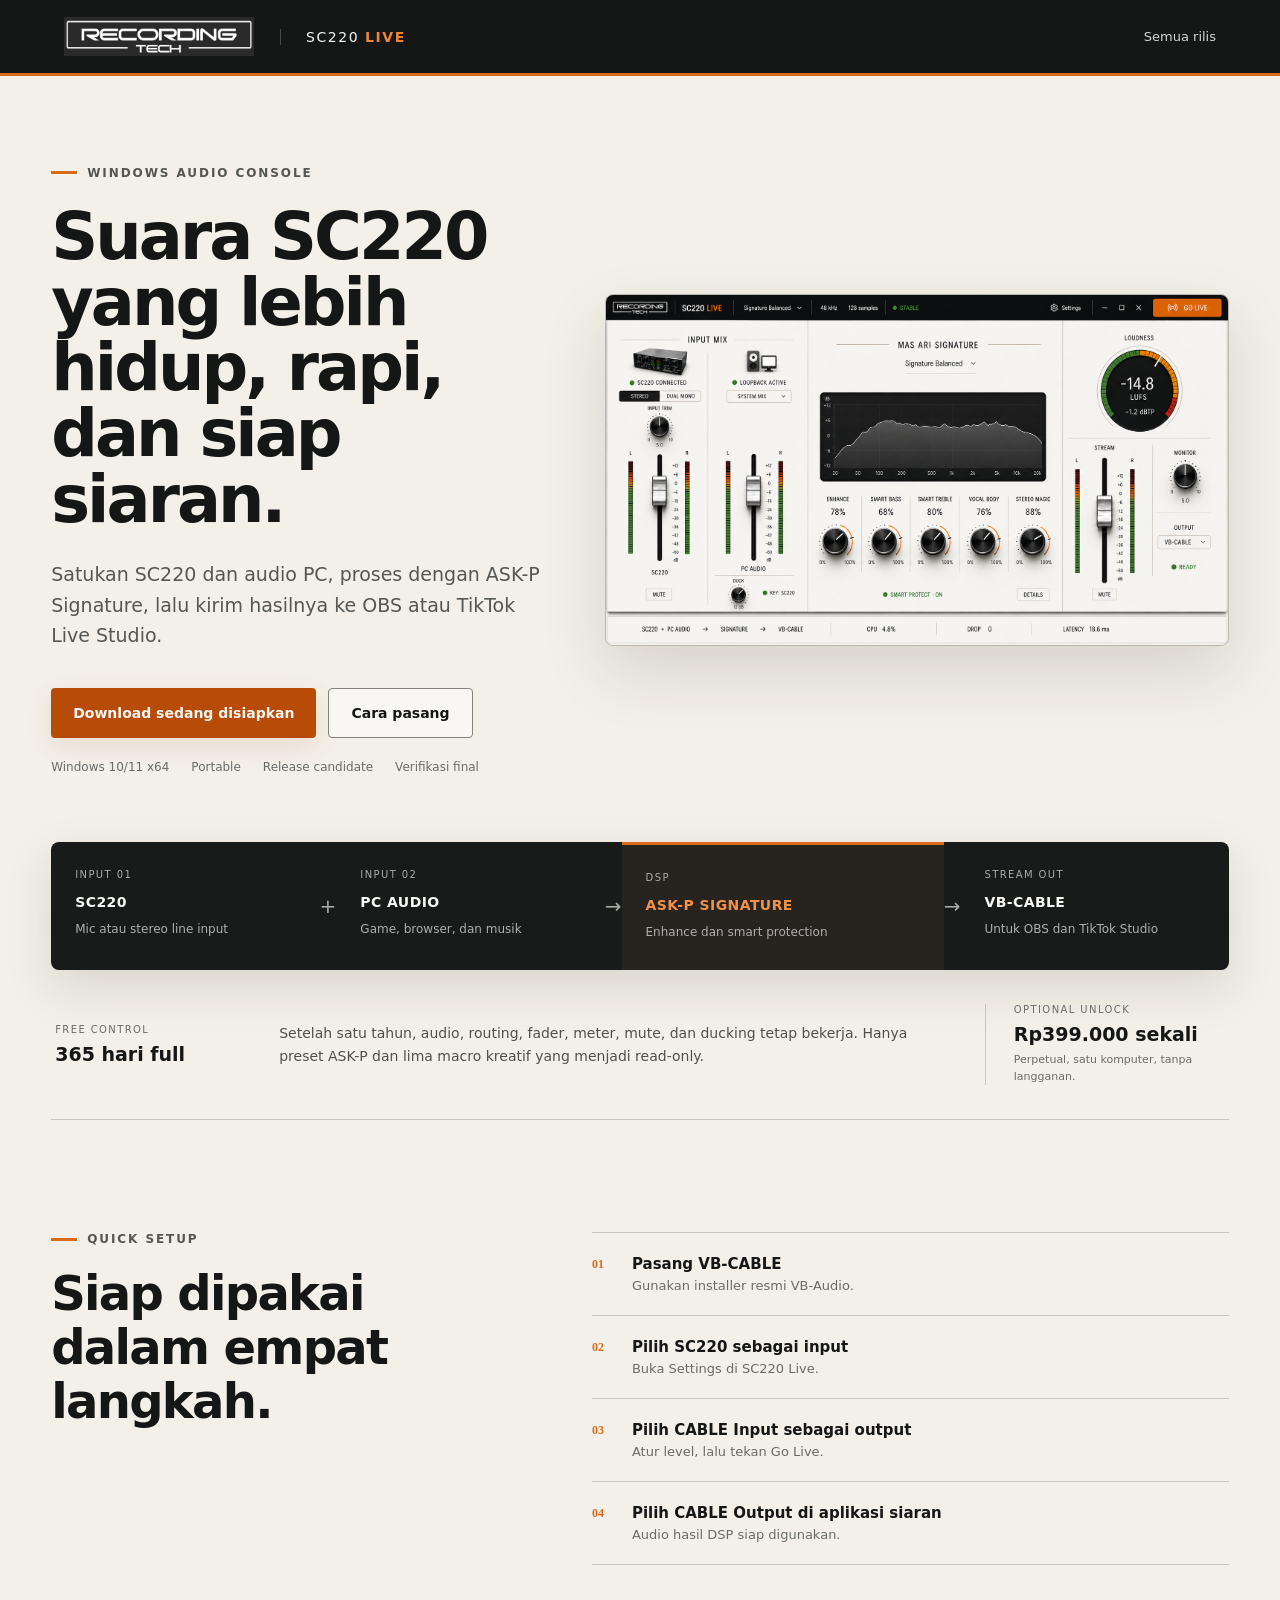
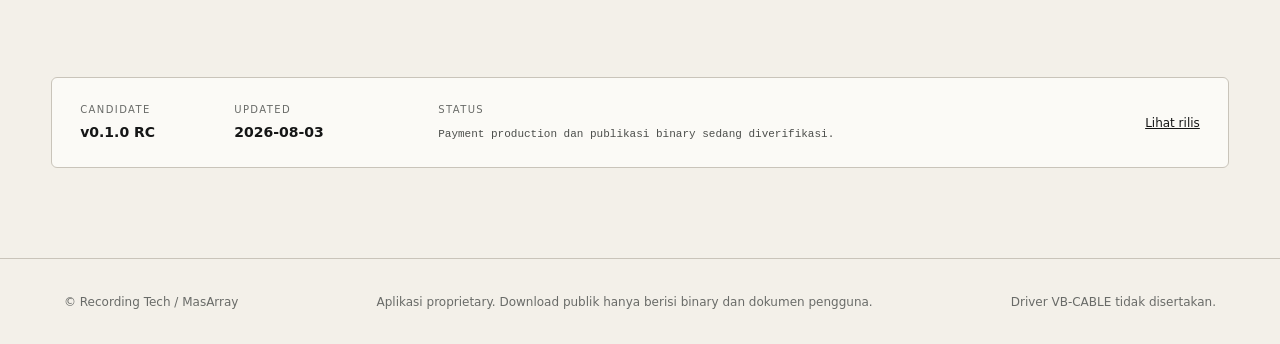
==== index.html @ 8804337a "site: show SC220 Live one-year licensing" ====
<!doctype html>
<html lang="id">
<head>
  <meta charset="utf-8">
  <meta name="viewport" content="width=device-width,initial-scale=1">
  <meta name="description" content="Unduh SC220 Live untuk Recording Tech SC220. Full control gratis 365 hari, ASK-P Signature, PC Audio ducking, dan output VB-CABLE.">
  <title>SC220 Live - Recording Tech</title>
  <link rel="stylesheet" href="styles.css">
</head>
<body>
  <header class="topbar">
    <img src="recording-tech-logo.png" alt="Recording Tech" width="216" height="58">
    <span class="product">SC220 <b>LIVE</b></span>
    <a class="quiet-link" href="https://github.com/masarray/sc220-download/releases">Semua rilis</a>
  </header>

  <main>
    <section class="hero">
      <div class="hero-copy">
        <div class="eyebrow"><span></span> WINDOWS AUDIO CONSOLE</div>
        <h1>Suara SC220 yang lebih hidup, rapi, dan siap siaran.</h1>
        <p class="lead">Satukan SC220 dan audio PC, proses dengan ASK-P Signature, lalu kirim hasilnya ke OBS atau TikTok Live Studio.</p>
        <div class="actions">
          <a class="primary" href="#availability">Download sedang disiapkan</a>
          <a class="secondary" href="#setup">Cara pasang</a>
        </div>
        <div class="release-meta">
          <span>Windows 10/11 x64</span><span>Portable</span><span>Release candidate</span><span>Verifikasi final</span>
        </div>
      </div>
      <div class="hero-visual">
        <img src="sc220-live-console.png" width="1680" height="945" alt="Tampilan mixer SC220 Live dengan input SC220, audio PC, ASK-P Signature, loudness, dan output VB-CABLE">
      </div>
    </section>

    <section class="signal" aria-label="Signal flow">
      <article><small>INPUT 01</small><strong>SC220</strong><p>Mic atau stereo line input</p></article>
      <i>+</i>
      <article><small>INPUT 02</small><strong>PC AUDIO</strong><p>Game, browser, dan musik</p></article>
      <i>→</i>
      <article class="accent"><small>DSP</small><strong>ASK-P SIGNATURE</strong><p>Enhance dan smart protection</p></article>
      <i>→</i>
      <article><small>STREAM OUT</small><strong>VB-CABLE</strong><p>Untuk OBS dan TikTok Studio</p></article>
    </section>

    <section class="licence-band" aria-label="Lisensi SC220 Live">
      <div><small>FREE CONTROL</small><strong>365 hari full</strong></div>
      <p>Setelah satu tahun, audio, routing, fader, meter, mute, dan ducking tetap bekerja. Hanya preset ASK-P dan lima macro kreatif yang menjadi read-only.</p>
      <div class="licence-price"><small>OPTIONAL UNLOCK</small><strong>Rp399.000 sekali</strong><span>Perpetual, satu komputer, tanpa langganan.</span></div>
    </section>

    <section class="details" id="setup">
      <div>
        <div class="eyebrow"><span></span> QUICK SETUP</div>
        <h2>Siap dipakai dalam empat langkah.</h2>
      </div>
      <ol>
        <li><b>Pasang VB-CABLE</b><span>Gunakan installer resmi VB-Audio.</span></li>
        <li><b>Pilih SC220 sebagai input</b><span>Buka Settings di SC220 Live.</span></li>
        <li><b>Pilih CABLE Input sebagai output</b><span>Atur level, lalu tekan Go Live.</span></li>
        <li><b>Pilih CABLE Output di aplikasi siaran</b><span>Audio hasil DSP siap digunakan.</span></li>
      </ol>
    </section>

    <section class="integrity" id="availability">
      <div><small>CANDIDATE</small><strong>v0.1.0 RC</strong></div>
      <div><small>UPDATED</small><strong>2026-08-03</strong></div>
      <div class="hash"><small>STATUS</small><code>Payment production dan publikasi binary sedang diverifikasi.</code></div>
      <a href="https://github.com/masarray/sc220-download/releases">Lihat rilis</a>
    </section>
  </main>

  <footer>
    <span>© Recording Tech / MasArray</span>
    <span>Aplikasi proprietary. Download publik hanya berisi binary dan dokumen pengguna.</span>
    <span>Driver VB-CABLE tidak disertakan.</span>
  </footer>
</body>
</html>
---- styles.css ----
:root{--paper:#f3f0e9;--surface:#fbfaf6;--ink:#151616;--muted:#696b68;--line:#c9c4ba;--orange:#d86a18;--green:#23834a}
*{box-sizing:border-box}
html{scroll-behavior:smooth}
body{margin:0;background:var(--paper);color:var(--ink);font-family:Inter,"Segoe UI Variable","Segoe UI",system-ui,sans-serif;-webkit-font-smoothing:antialiased}
.topbar{height:76px;background:#151616;color:#f7f7f4;display:flex;align-items:center;padding:0 clamp(24px,5vw,76px);gap:26px;border-bottom:3px solid var(--orange)}
.topbar img{width:190px;height:auto;object-fit:contain}.product{font-size:14px;letter-spacing:.11em;border-left:1px solid #484a48;padding-left:25px}.product b{color:#ef8535}.quiet-link{margin-left:auto;color:#d5d6d3;text-decoration:none;font-size:13px}.quiet-link:hover{color:#f7f7f4}
main{max-width:1280px;margin:auto;padding:0 clamp(22px,4vw,52px)}
.hero{display:grid;grid-template-columns:minmax(0,.88fr) minmax(480px,1.12fr);align-items:center;gap:clamp(40px,5vw,76px);padding:clamp(64px,7vw,92px) 0 68px}.hero-copy{min-width:0}.eyebrow{font-size:12px;font-weight:650;letter-spacing:.16em;color:#545652;display:flex;align-items:center;gap:10px}.eyebrow span{width:26px;height:3px;background:var(--orange)}
h1{font-size:clamp(42px,5.1vw,68px);line-height:1.01;letter-spacing:-.045em;font-weight:620;margin:24px 0 26px}.lead{font-size:clamp(16px,1.6vw,19px);line-height:1.6;color:#555754;max-width:620px;margin:0}.hero-visual{overflow:hidden;border:1px solid #bcb7ae;border-radius:8px;background:#e8e4dc;box-shadow:0 26px 64px #2d261b24}.hero-visual img{display:block;width:100%;height:auto}
.actions{display:flex;flex-wrap:wrap;gap:12px;margin-top:38px}.actions a{display:inline-flex;align-items:center;justify-content:center;min-height:50px;padding:0 22px;border-radius:4px;text-decoration:none;font-size:14px;font-weight:650;transition:transform .16s ease,background-color .16s ease}.actions a:active{transform:translateY(1px)}.primary{background:#b94b08;color:#f7f7f4;box-shadow:0 8px 24px #a94b101f}.primary:hover{background:#a64307}.secondary{border:1px solid #85827c;color:var(--ink);background:#ffffff80}.secondary:hover{background:var(--surface)}a:focus-visible{outline:3px solid #f39148;outline-offset:3px}
.release-meta{display:flex;flex-wrap:wrap;gap:8px 22px;margin-top:22px;color:var(--muted);font-size:12px}
.signal{background:#191a1a;color:#f7f7f4;display:grid;grid-template-columns:1fr auto 1fr auto 1.2fr auto 1fr;align-items:stretch;border-radius:8px;overflow:hidden;box-shadow:0 18px 48px #25201820}.signal article{padding:27px 24px;min-height:128px}.signal article+article{border-left:1px solid #393b39}.signal i{display:grid;place-items:center;color:#a8aaa6;font-style:normal;font-size:20px}.signal small,.integrity small{display:block;font-size:10px;letter-spacing:.14em;color:#aaaDA9;margin-bottom:12px}.signal strong{font-size:14px;letter-spacing:.03em}.signal p{font-size:12px;color:#aeb0ad;margin:9px 0 0;line-height:1.5}.signal .accent{background:#27231f;border-top:3px solid var(--orange)}.signal .accent strong{color:#f39148}
.licence-band{display:grid;grid-template-columns:190px 1fr 240px;gap:34px;align-items:center;padding:34px 4px;border-bottom:1px solid var(--line)}.licence-band small{display:block;color:var(--muted);font-size:10px;letter-spacing:.14em;margin-bottom:8px}.licence-band strong{display:block;font-size:19px;font-weight:650}.licence-band p{margin:0;color:#4e504d;font-size:14px;line-height:1.65;max-width:660px}.licence-price{padding-left:28px;border-left:1px solid var(--line)}.licence-price span{display:block;color:var(--muted);font-size:11px;line-height:1.5;margin-top:7px}
.details{display:grid;grid-template-columns:.85fr 1.15fr;gap:70px;padding:112px 0}.details h2{font-size:clamp(30px,4vw,48px);line-height:1.12;letter-spacing:-.035em;font-weight:600;margin:21px 0}.details ol{list-style:none;padding:0;margin:0;border-top:1px solid var(--line);counter-reset:steps}.details li{counter-increment:steps;display:grid;grid-template-columns:40px 1fr;padding:22px 0;border-bottom:1px solid var(--line);position:relative}.details li:before{content:"0" counter(steps);font:600 12px/1.5 ui-monospace,Consolas;color:var(--orange)}.details li b{font-size:15px;font-weight:650}.details li span{grid-column:2;font-size:13px;color:var(--muted);margin-top:5px}
.integrity{display:grid;grid-template-columns:130px 180px 1fr auto;gap:24px;align-items:center;background:var(--surface);border:1px solid var(--line);border-radius:6px;padding:26px 28px;margin-bottom:90px}.integrity small{color:var(--muted);margin:0 0 7px}.integrity strong{font-size:14px}.integrity code{font-size:11px;word-break:break-all;color:#4c4e4b}.integrity a{font-size:12px;color:var(--ink)}
footer{border-top:1px solid var(--line);min-height:86px;display:flex;align-items:center;justify-content:space-between;gap:20px;padding:0 clamp(24px,5vw,76px);color:var(--muted);font-size:12px}
@media(max-width:1050px){.hero{grid-template-columns:1fr;gap:34px}.hero-copy{max-width:760px}.hero-visual{max-width:900px}.licence-band{grid-template-columns:170px 1fr}.licence-price{grid-column:2;padding-left:0;border-left:0}}
@media(max-width:900px){.signal{grid-template-columns:1fr 1fr}.signal i{display:none}.signal article{border-bottom:1px solid #393b39}.details{grid-template-columns:1fr;gap:28px}.integrity{grid-template-columns:1fr 1fr}.integrity .hash{grid-column:1/-1}.topbar .product{display:none}}
@media(max-width:560px){.topbar{height:66px}.topbar img{width:160px}h1{font-size:42px}.hero{padding-top:56px}.signal{grid-template-columns:1fr}.licence-band{grid-template-columns:1fr;gap:18px}.licence-price{grid-column:auto}.integrity{grid-template-columns:1fr}.integrity .hash{grid-column:auto}footer{align-items:flex-start;flex-direction:column;padding-top:26px;padding-bottom:26px}}
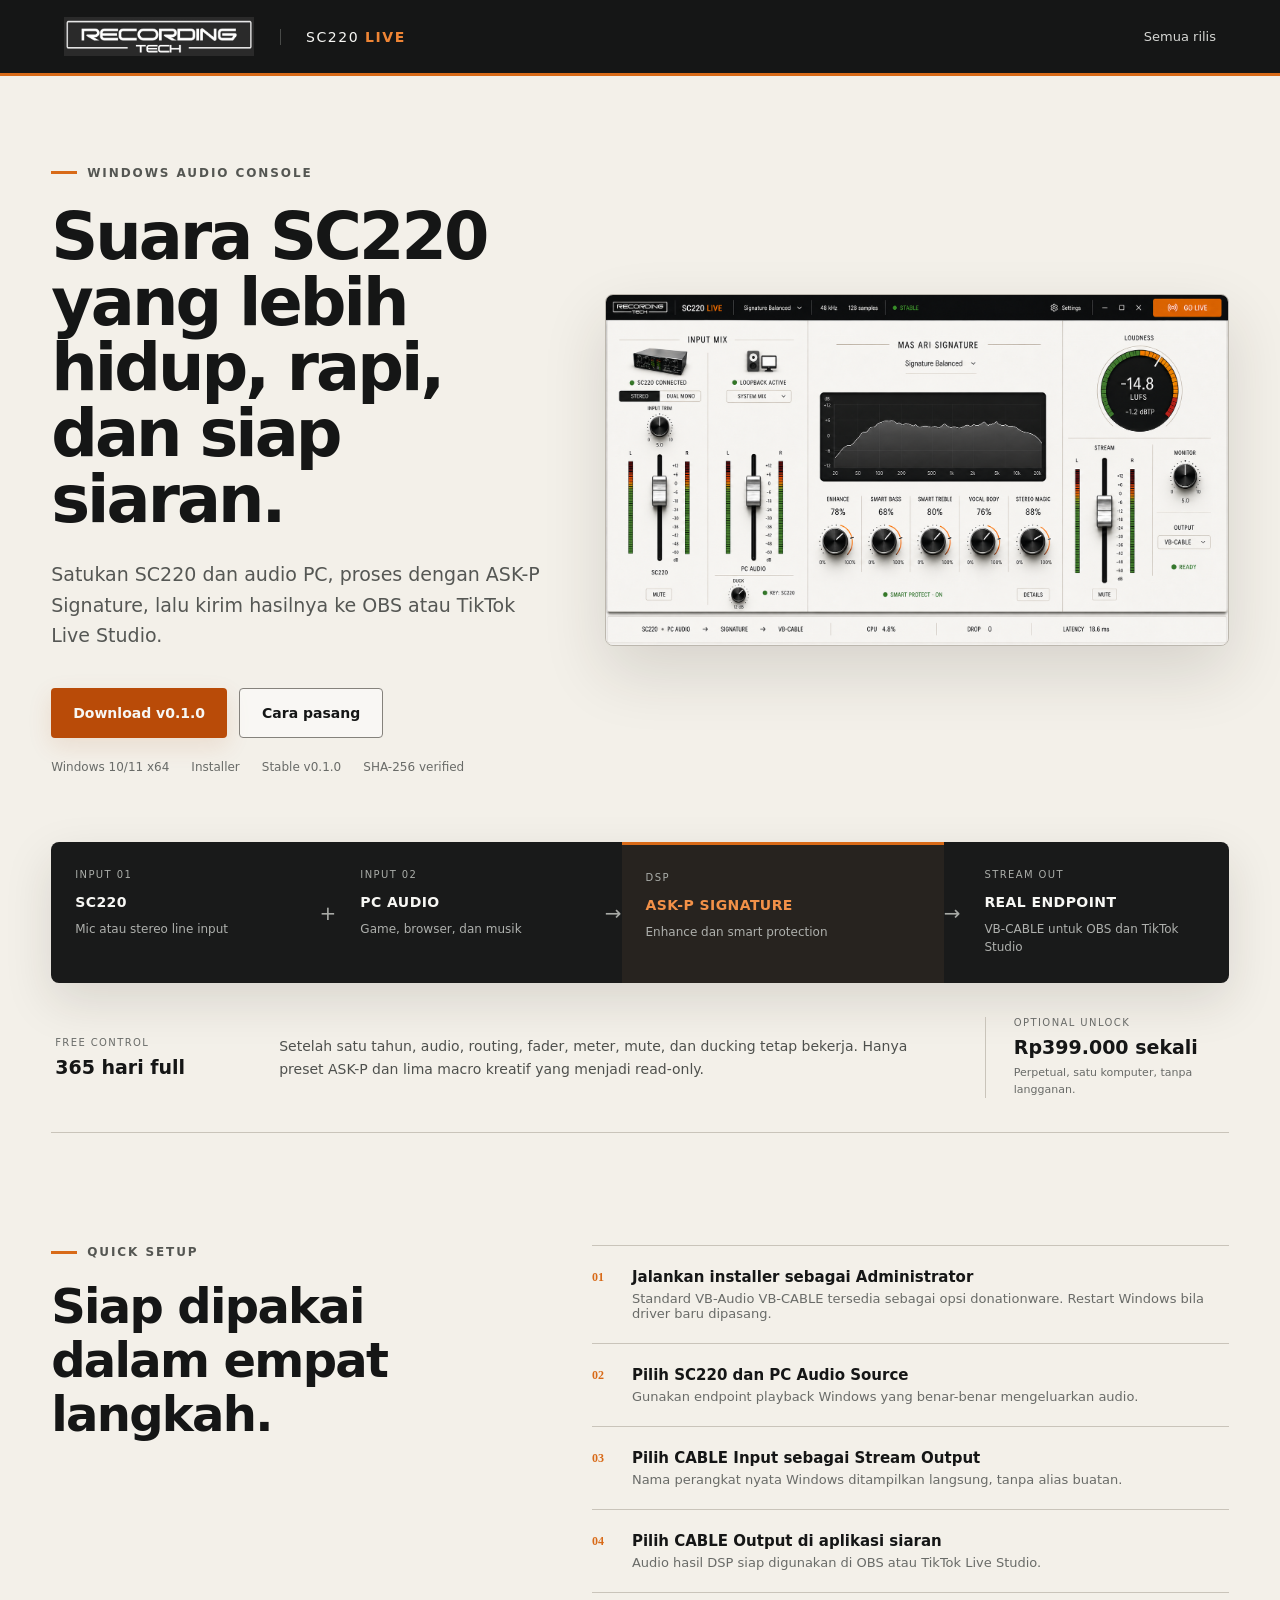
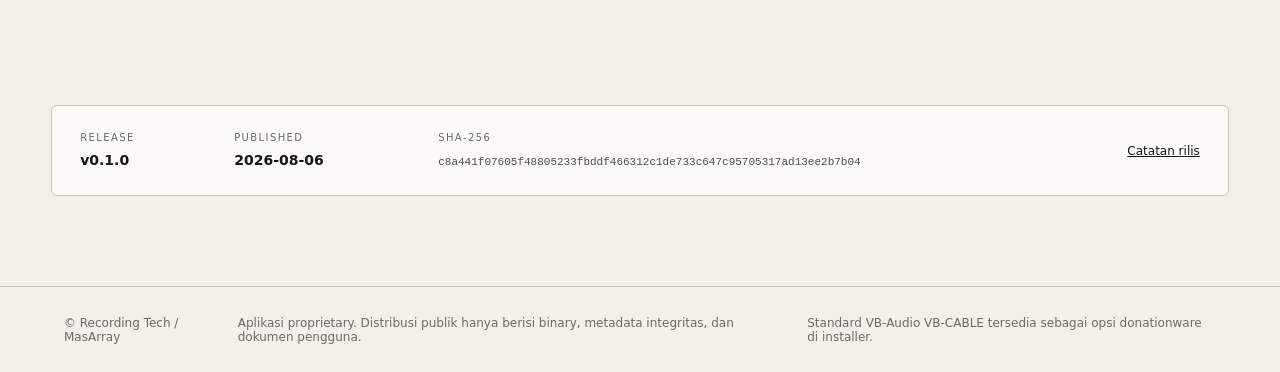
==== commit 75343a5b: "site: publish SC220 Live v0.1.0 download" ====
--- a/index.html
+++ b/index.html
@@ -3,8 +3,8 @@
 <head>
   <meta charset="utf-8">
   <meta name="viewport" content="width=device-width,initial-scale=1">
-  <meta name="description" content="Unduh SC220 Live untuk Recording Tech SC220. Full control gratis 365 hari, ASK-P Signature, PC Audio ducking, dan output VB-CABLE.">
-  <title>SC220 Live - Recording Tech</title>
+  <meta name="description" content="Unduh SC220 Live v0.1.0 untuk Recording Tech SC220. Full control gratis 365 hari, ASK-P Signature, PC Audio ducking, monitor fisik, dan Stream Output ke VB-CABLE.">
+  <title>Download SC220 Live v0.1.0 - Recording Tech</title>
   <link rel="stylesheet" href="styles.css">
 </head>
 <body>
@@ -21,15 +21,15 @@
         <h1>Suara SC220 yang lebih hidup, rapi, dan siap siaran.</h1>
         <p class="lead">Satukan SC220 dan audio PC, proses dengan ASK-P Signature, lalu kirim hasilnya ke OBS atau TikTok Live Studio.</p>
         <div class="actions">
-          <a class="primary" href="#availability">Download sedang disiapkan</a>
+          <a class="primary" href="https://github.com/masarray/sc220-download/releases/download/v0.1.0/SC220-Live-v0.1.0-Setup-win-x64.exe">Download v0.1.0</a>
           <a class="secondary" href="#setup">Cara pasang</a>
         </div>
         <div class="release-meta">
-          <span>Windows 10/11 x64</span><span>Portable</span><span>Release candidate</span><span>Verifikasi final</span>
+          <span>Windows 10/11 x64</span><span>Installer</span><span>Stable v0.1.0</span><span>SHA-256 verified</span>
         </div>
       </div>
       <div class="hero-visual">
-        <img src="sc220-live-console.png" width="1680" height="945" alt="Tampilan mixer SC220 Live dengan input SC220, audio PC, ASK-P Signature, loudness, dan output VB-CABLE">
+        <img src="sc220-live-console.png" width="1680" height="945" alt="Tampilan mixer SC220 Live dengan input SC220, audio PC, ASK-P Signature, loudness, Stream Output, dan Monitor Output">
       </div>
     </section>
 
@@ -40,7 +40,7 @@
       <i>→</i>
       <article class="accent"><small>DSP</small><strong>ASK-P SIGNATURE</strong><p>Enhance dan smart protection</p></article>
       <i>→</i>
-      <article><small>STREAM OUT</small><strong>VB-CABLE</strong><p>Untuk OBS dan TikTok Studio</p></article>
+      <article><small>STREAM OUT</small><strong>REAL ENDPOINT</strong><p>VB-CABLE untuk OBS dan TikTok Studio</p></article>
     </section>
 
     <section class="licence-band" aria-label="Lisensi SC220 Live">
@@ -55,25 +55,25 @@
         <h2>Siap dipakai dalam empat langkah.</h2>
       </div>
       <ol>
-        <li><b>Pasang VB-CABLE</b><span>Gunakan installer resmi VB-Audio.</span></li>
-        <li><b>Pilih SC220 sebagai input</b><span>Buka Settings di SC220 Live.</span></li>
-        <li><b>Pilih CABLE Input sebagai output</b><span>Atur level, lalu tekan Go Live.</span></li>
-        <li><b>Pilih CABLE Output di aplikasi siaran</b><span>Audio hasil DSP siap digunakan.</span></li>
+        <li><b>Jalankan installer sebagai Administrator</b><span>Standard VB-Audio VB-CABLE tersedia sebagai opsi donationware. Restart Windows bila driver baru dipasang.</span></li>
+        <li><b>Pilih SC220 dan PC Audio Source</b><span>Gunakan endpoint playback Windows yang benar-benar mengeluarkan audio.</span></li>
+        <li><b>Pilih CABLE Input sebagai Stream Output</b><span>Nama perangkat nyata Windows ditampilkan langsung, tanpa alias buatan.</span></li>
+        <li><b>Pilih CABLE Output di aplikasi siaran</b><span>Audio hasil DSP siap digunakan di OBS atau TikTok Live Studio.</span></li>
       </ol>
     </section>
 
     <section class="integrity" id="availability">
-      <div><small>CANDIDATE</small><strong>v0.1.0 RC</strong></div>
-      <div><small>UPDATED</small><strong>2026-08-03</strong></div>
-      <div class="hash"><small>STATUS</small><code>Payment production dan publikasi binary sedang diverifikasi.</code></div>
-      <a href="https://github.com/masarray/sc220-download/releases">Lihat rilis</a>
+      <div><small>RELEASE</small><strong>v0.1.0</strong></div>
+      <div><small>PUBLISHED</small><strong>2026-08-06</strong></div>
+      <div class="hash"><small>SHA-256</small><code>c8a441f07605f48805233fbddf466312c1de733c647c95705317ad13ee2b7b04</code></div>
+      <a href="https://github.com/masarray/sc220-download/releases/tag/v0.1.0">Catatan rilis</a>
     </section>
   </main>
 
   <footer>
     <span>© Recording Tech / MasArray</span>
-    <span>Aplikasi proprietary. Download publik hanya berisi binary dan dokumen pengguna.</span>
-    <span>Driver VB-CABLE tidak disertakan.</span>
+    <span>Aplikasi proprietary. Distribusi publik hanya berisi binary, metadata integritas, dan dokumen pengguna.</span>
+    <span>Standard VB-Audio VB-CABLE tersedia sebagai opsi donationware di installer.</span>
   </footer>
 </body>
 </html>
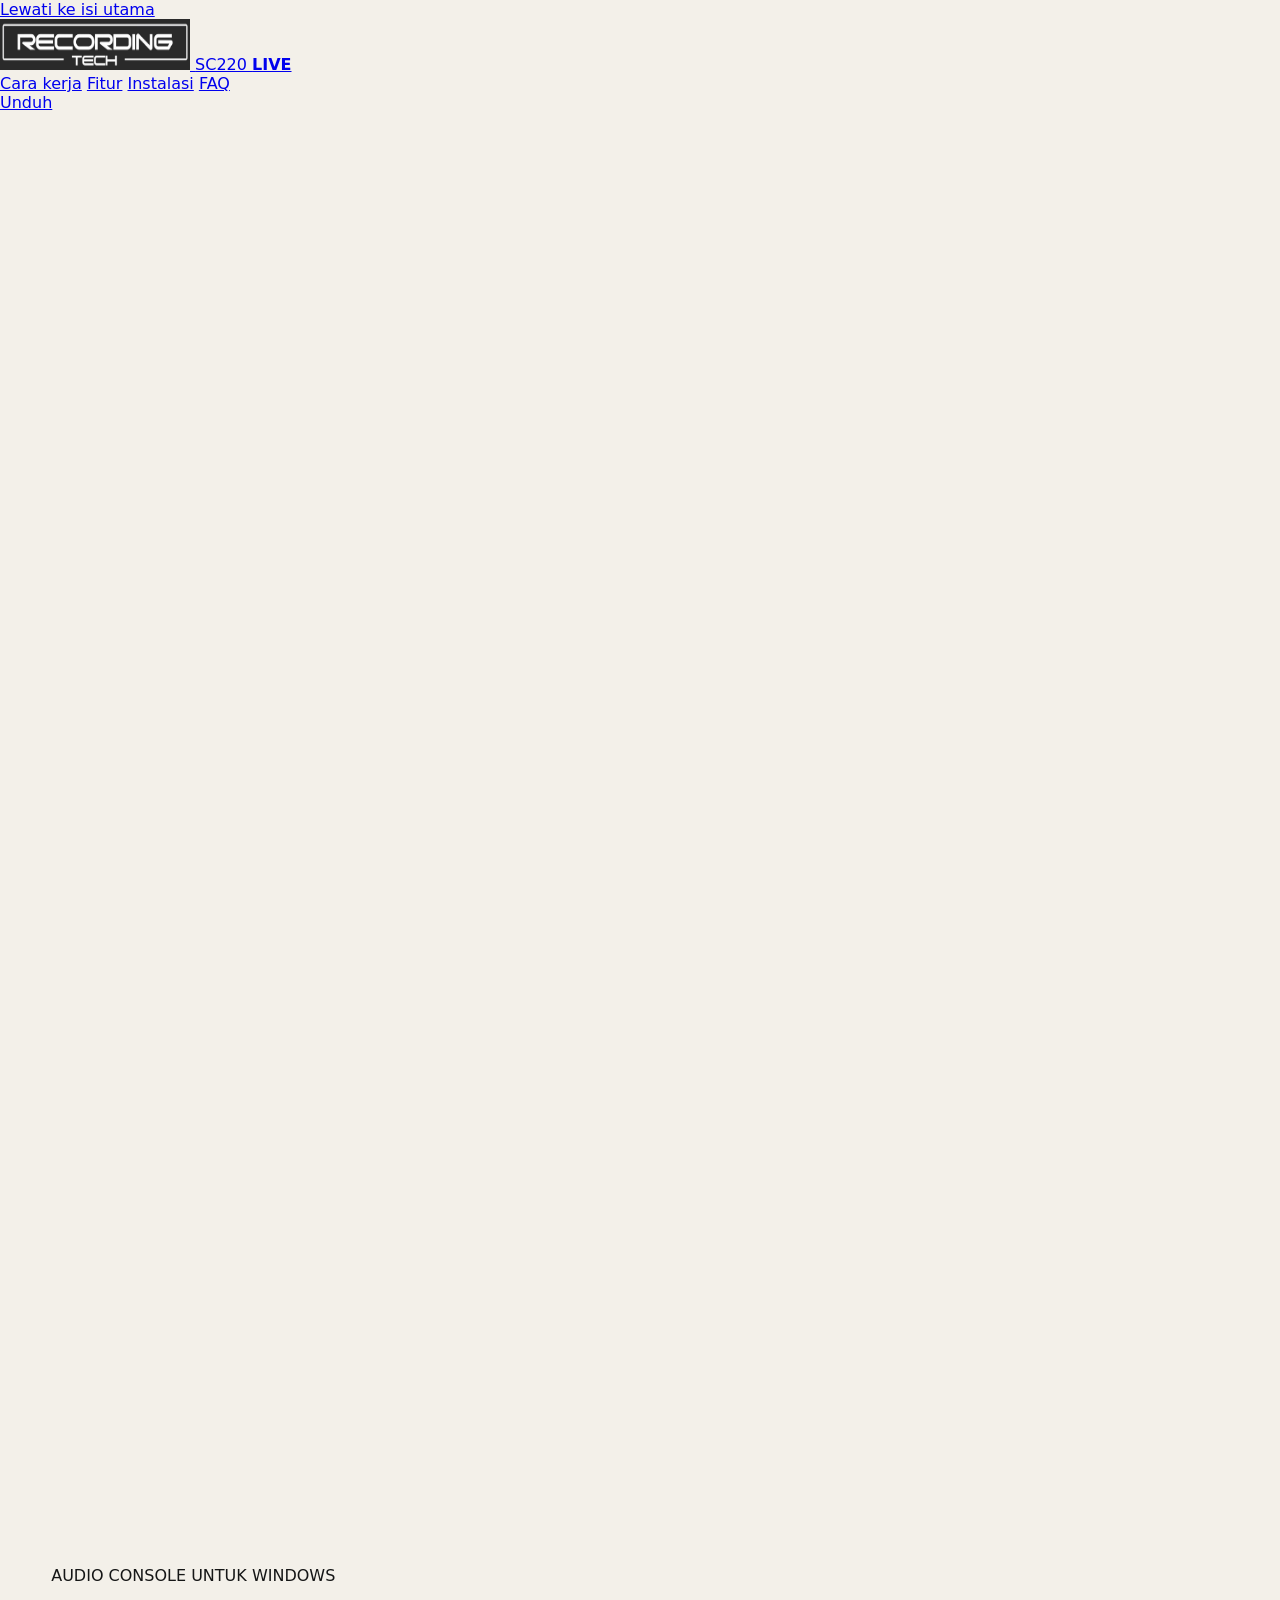
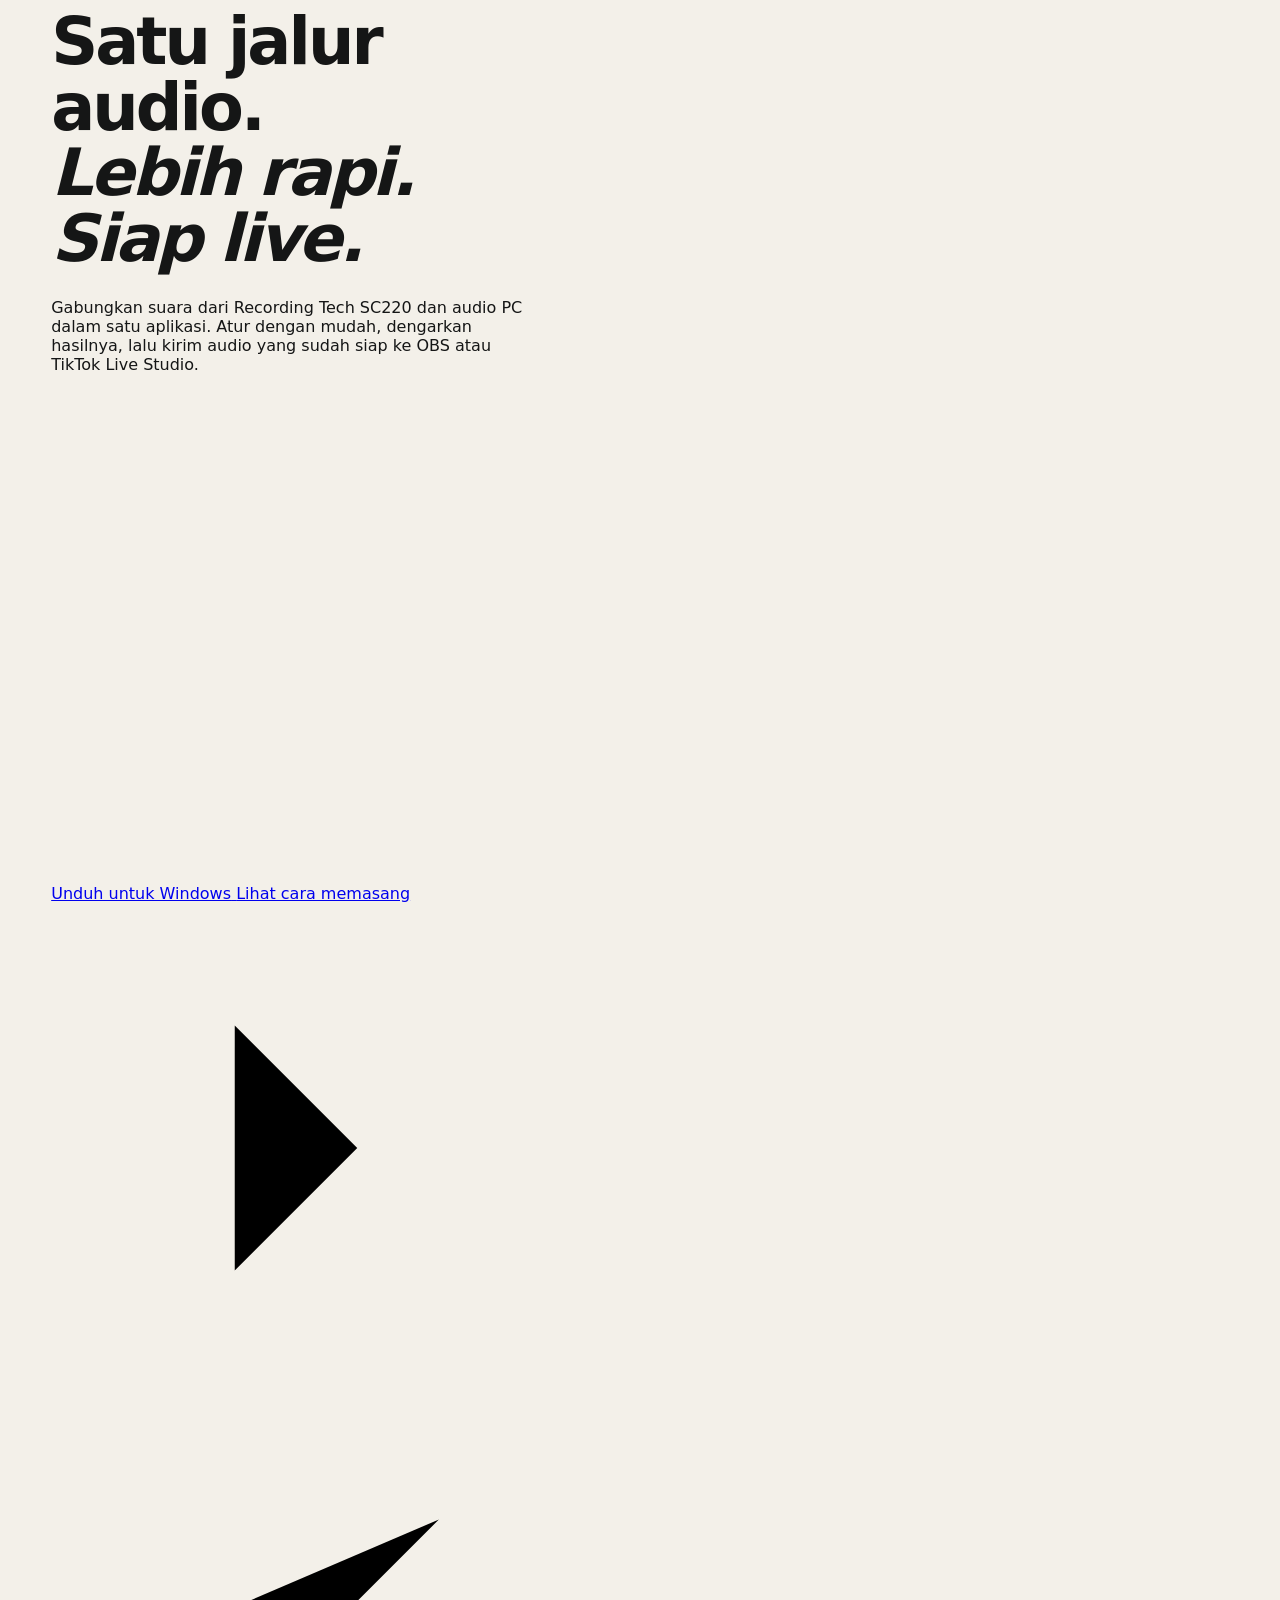
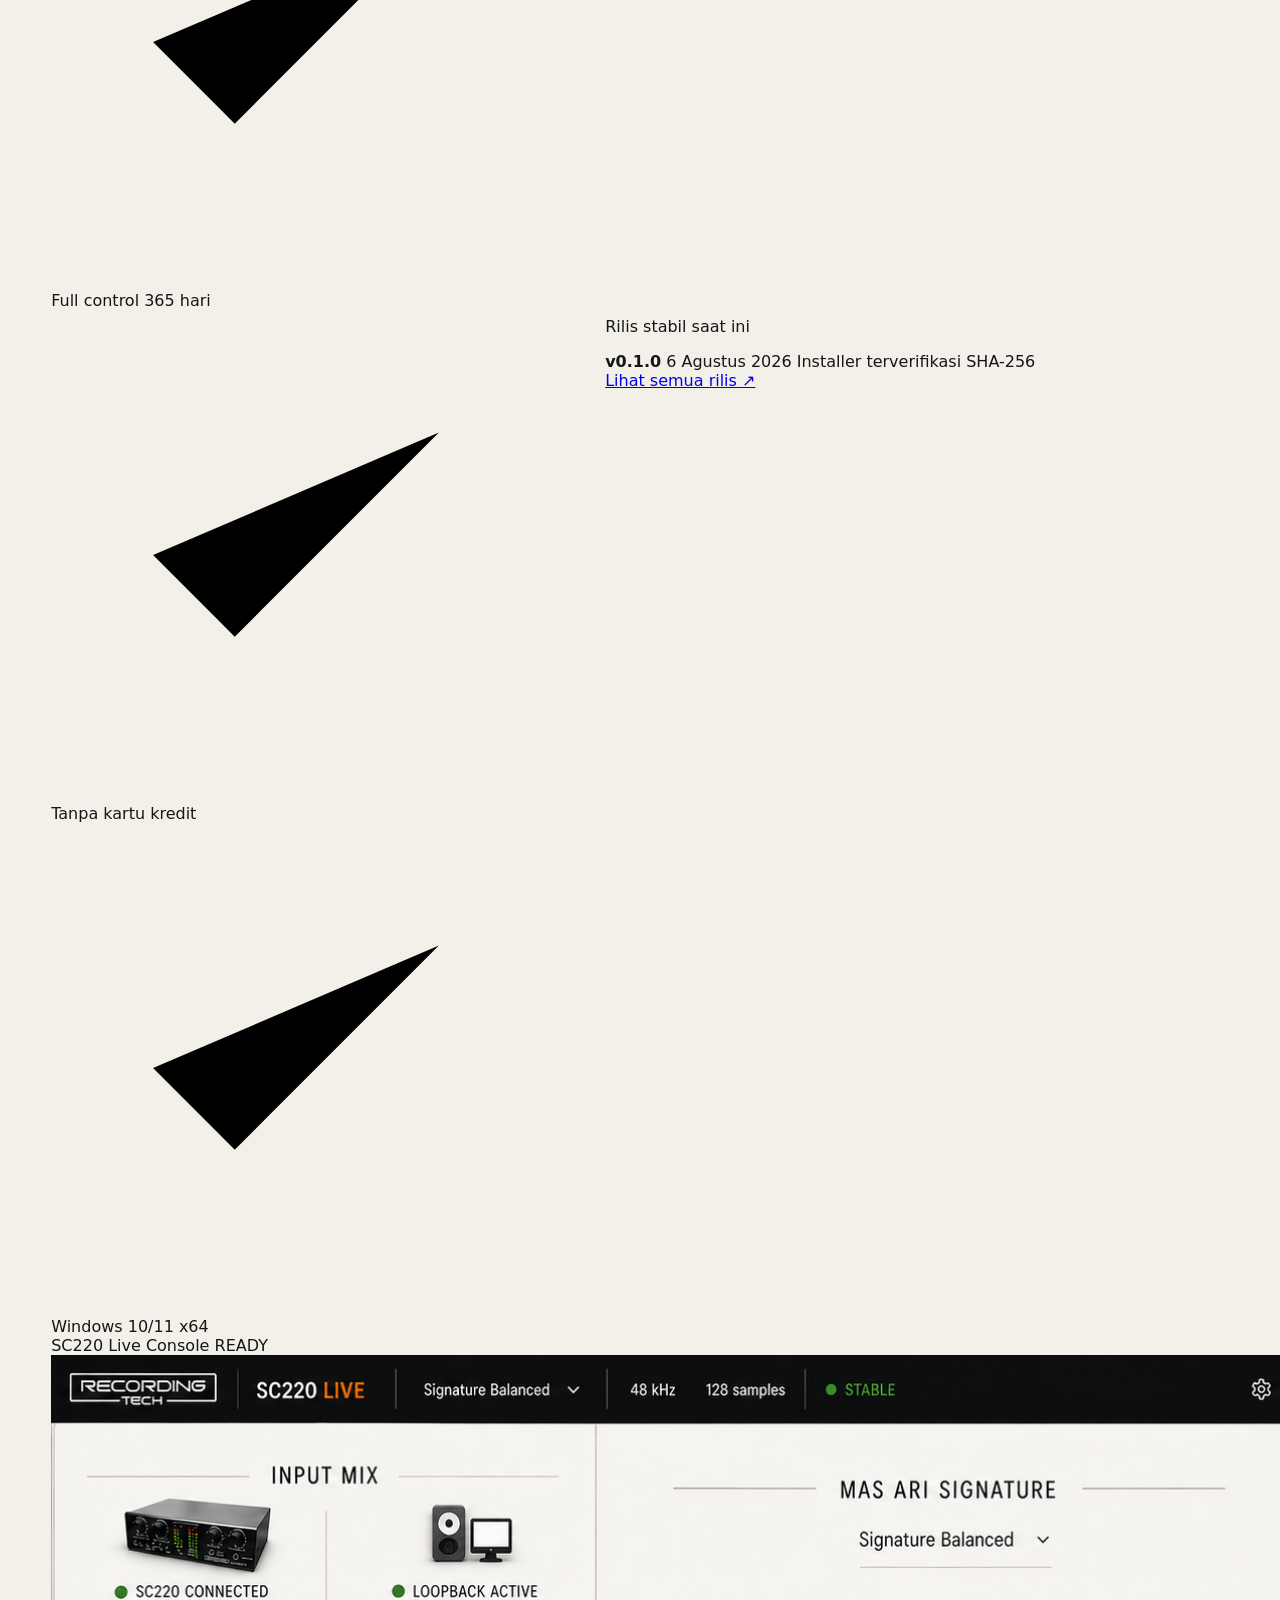
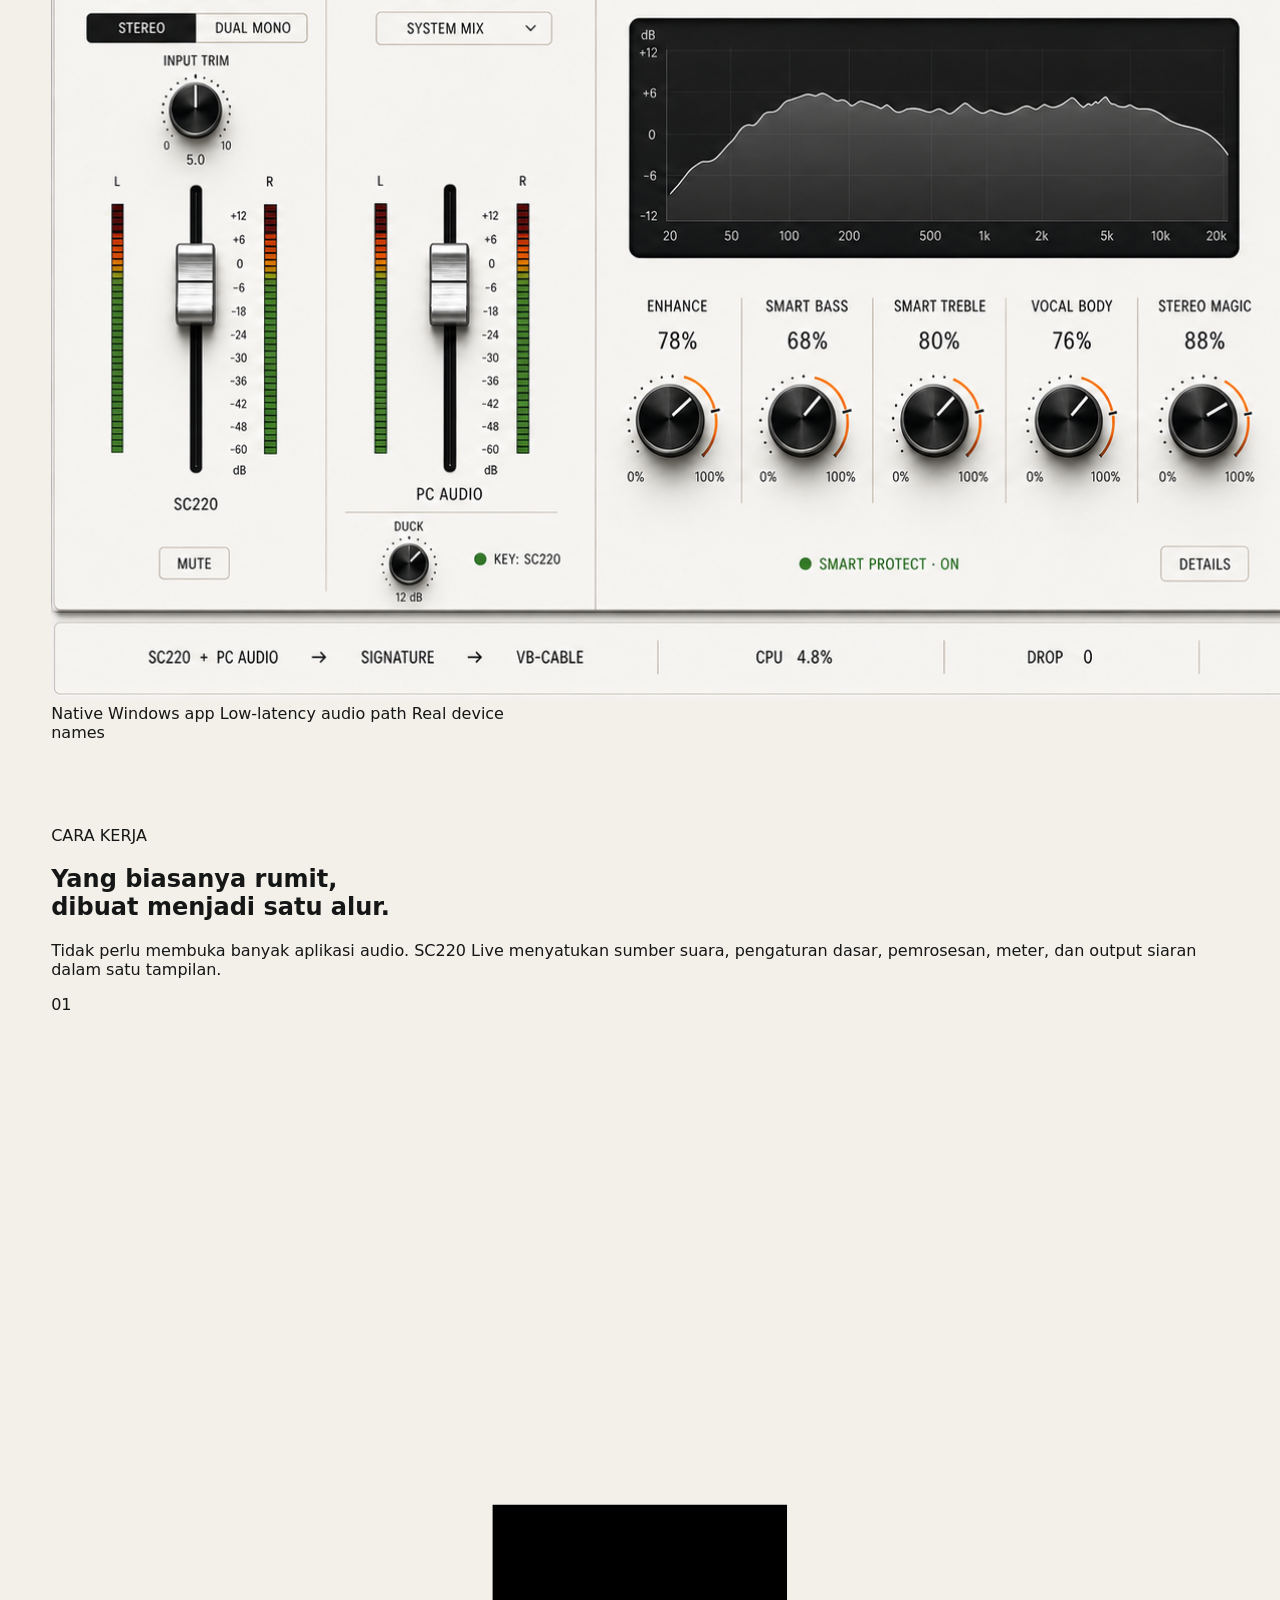
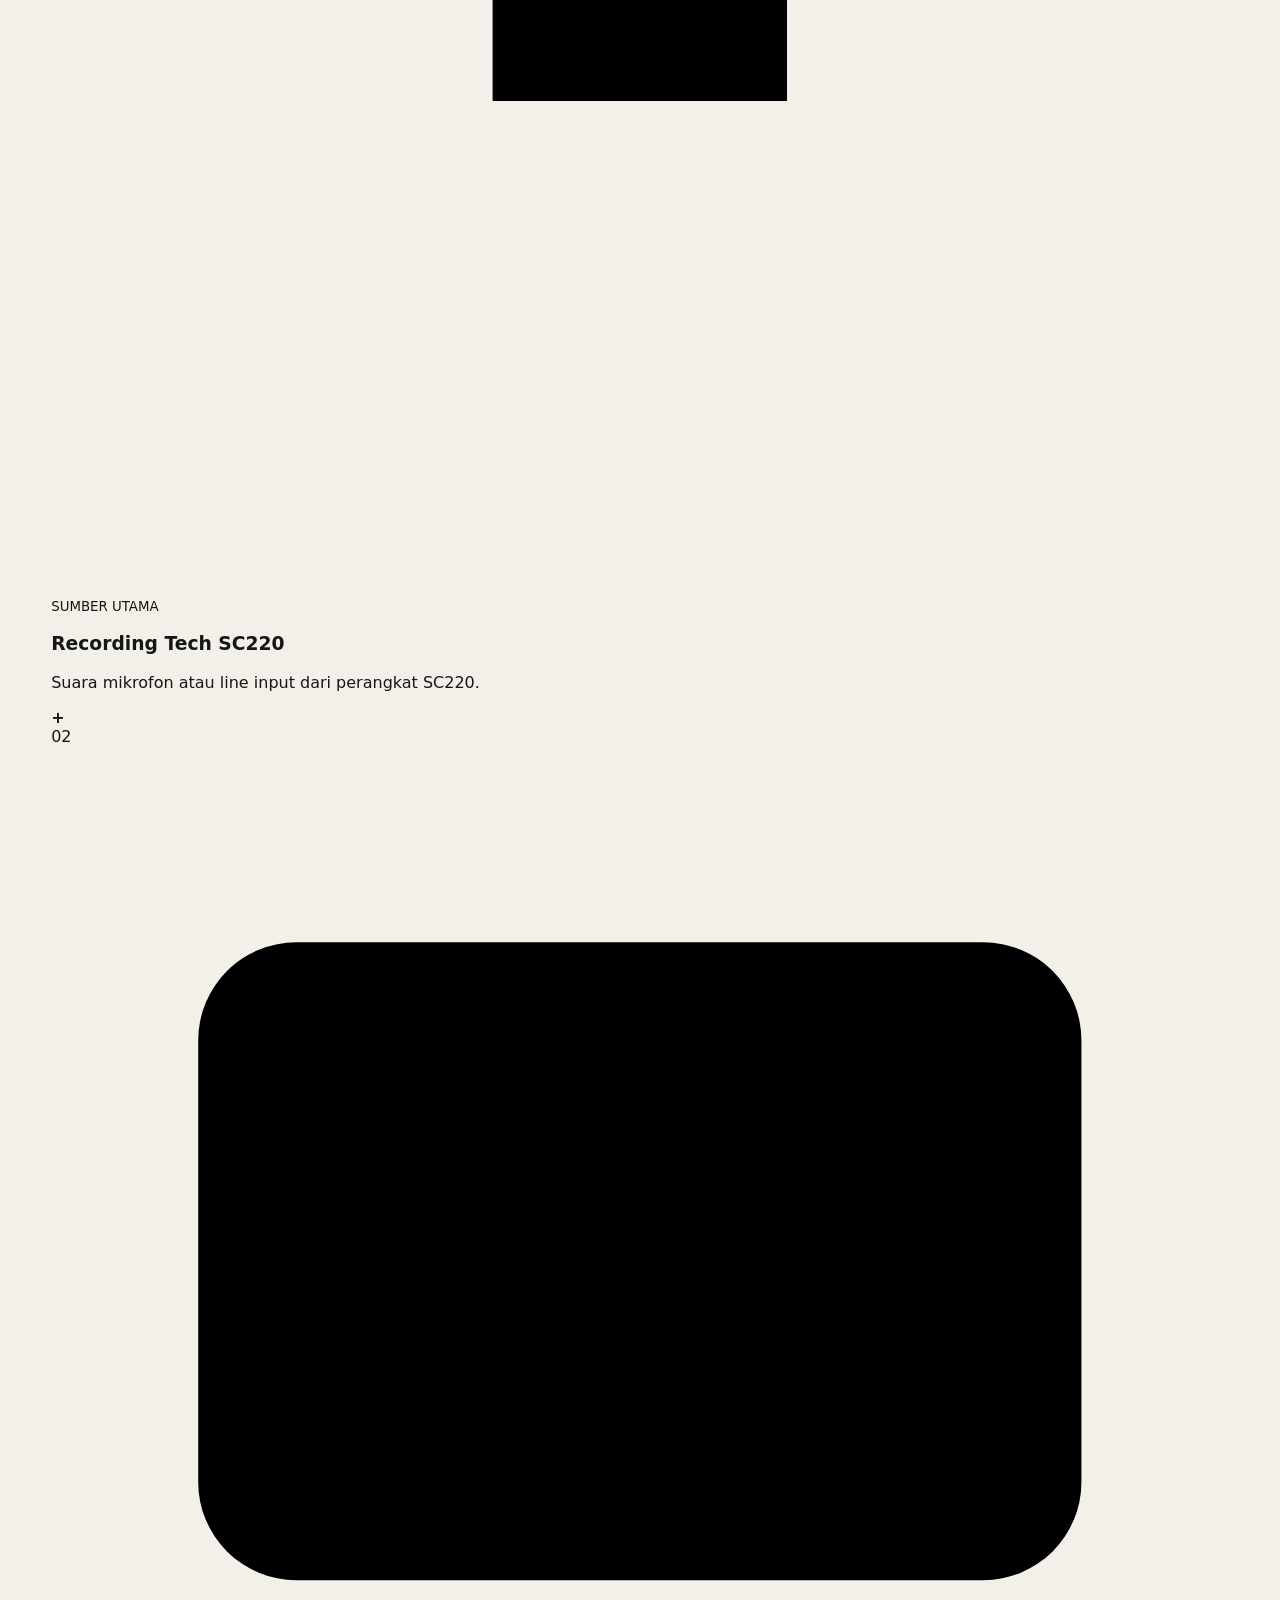
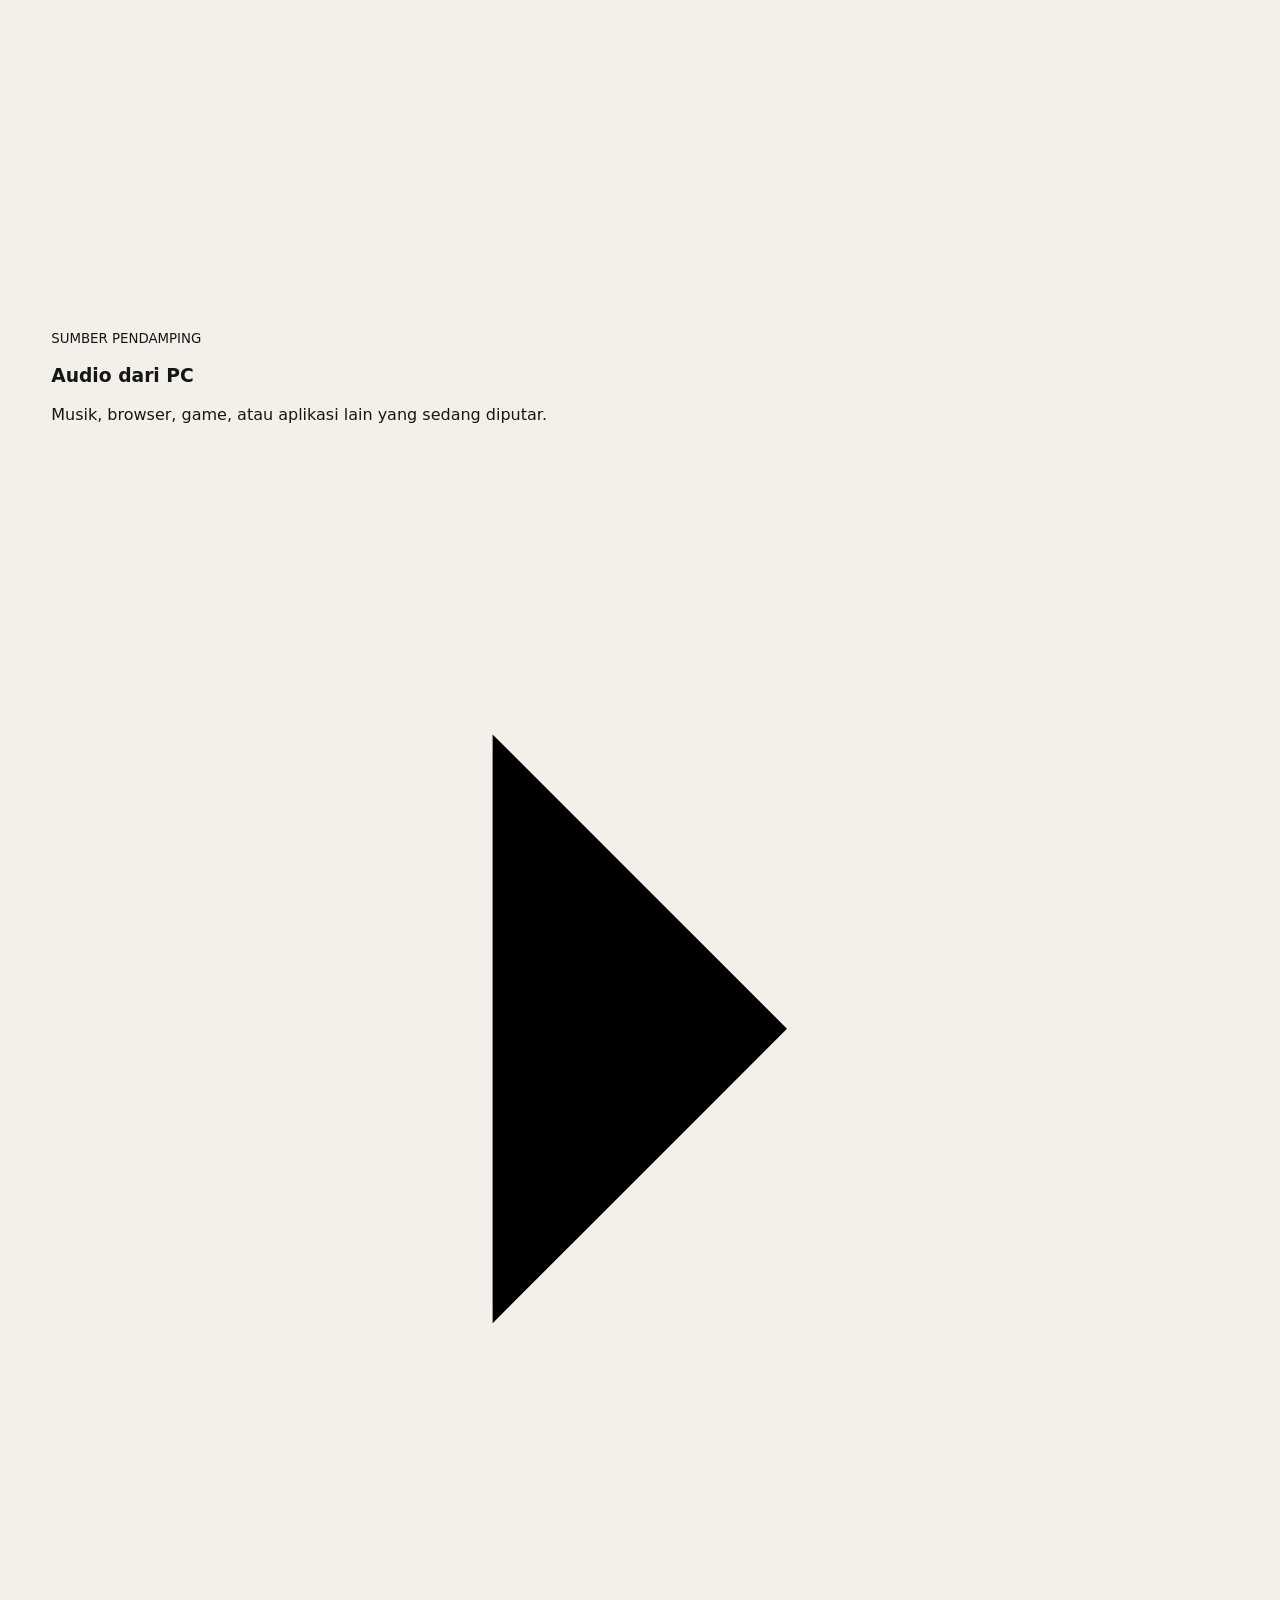
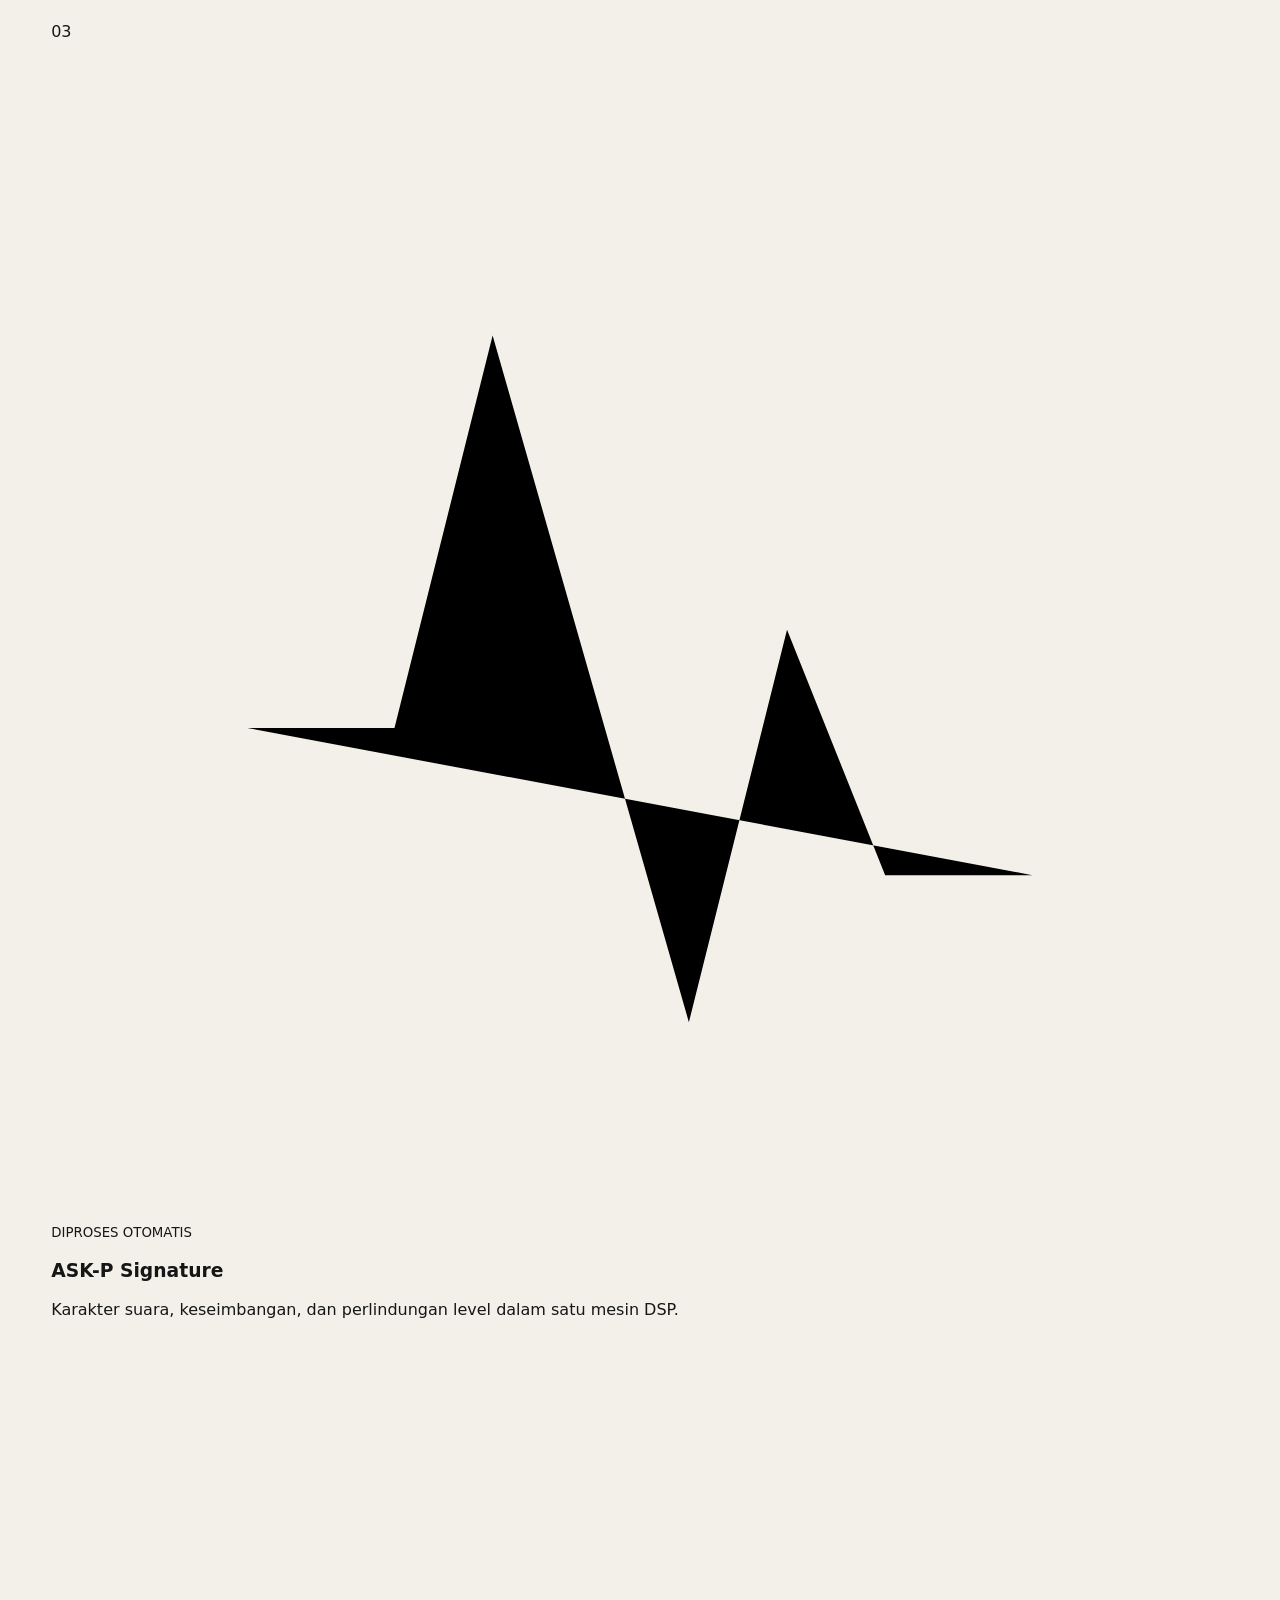
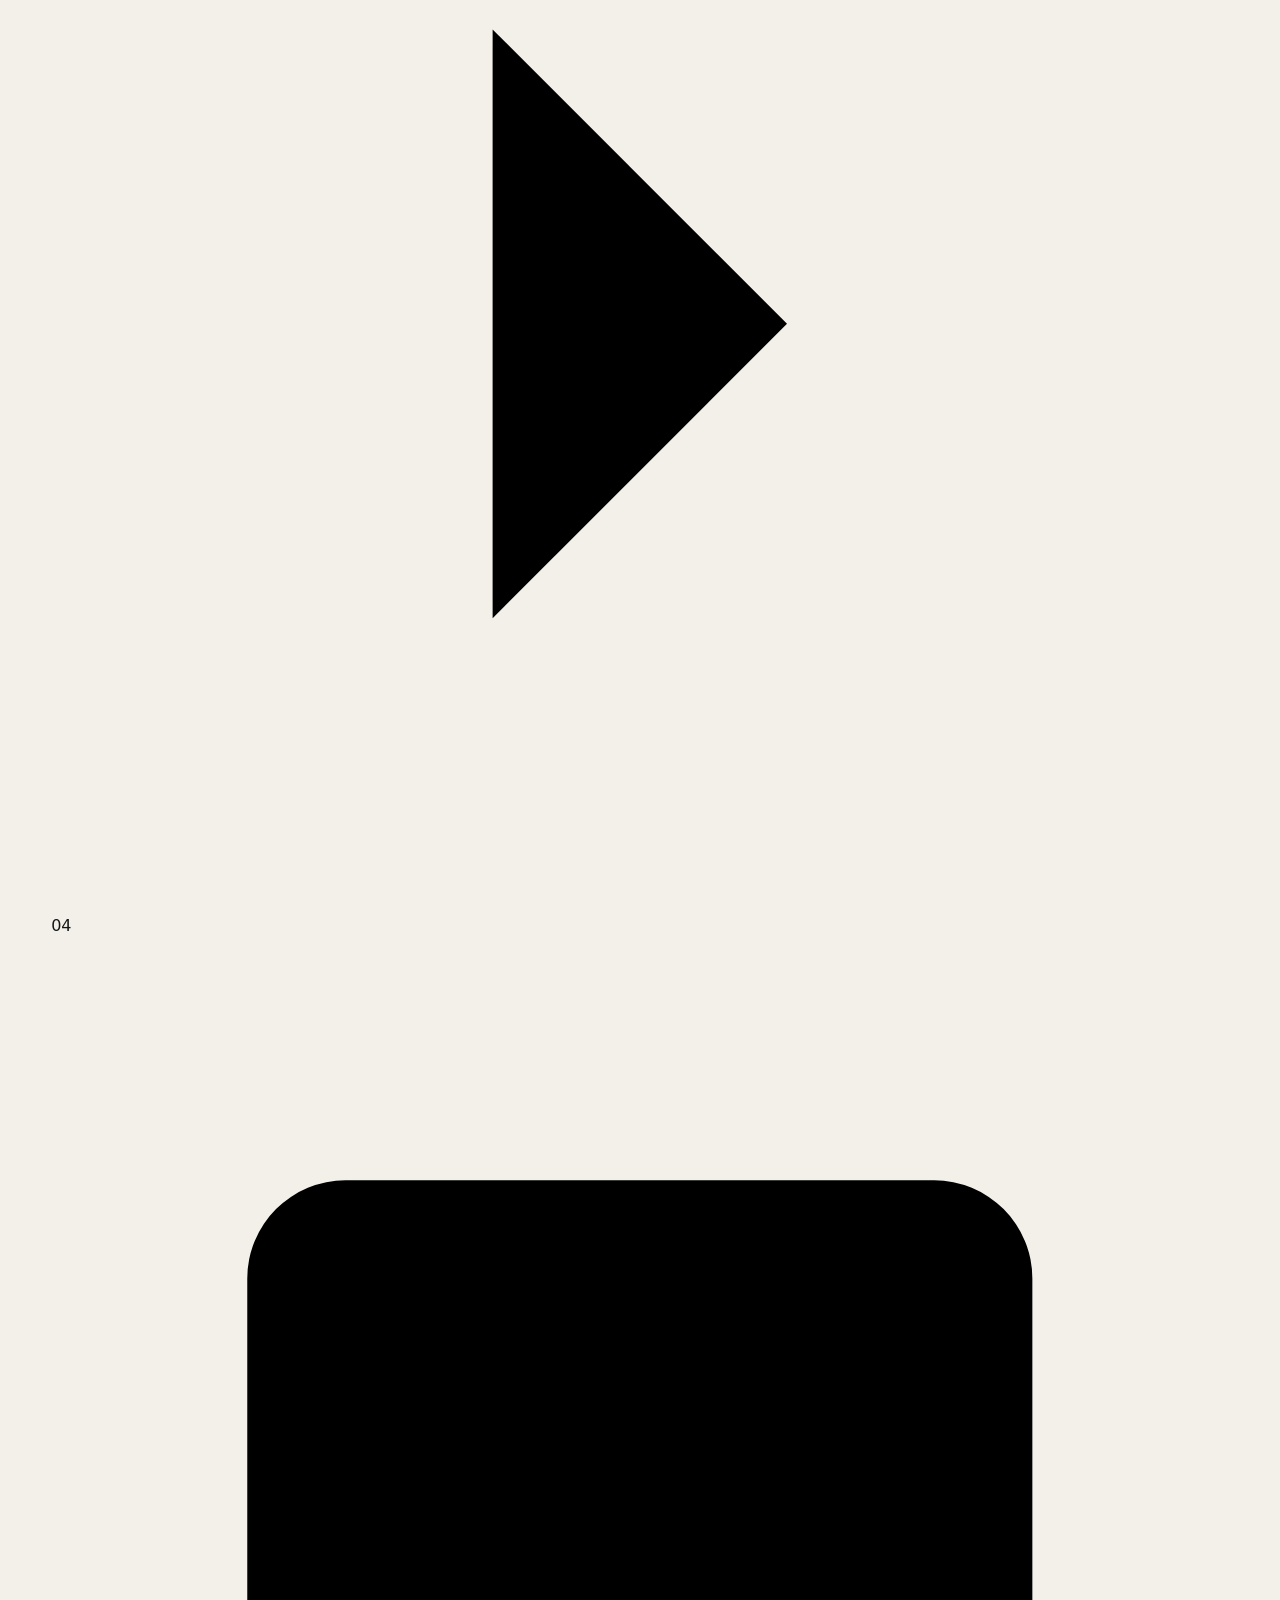
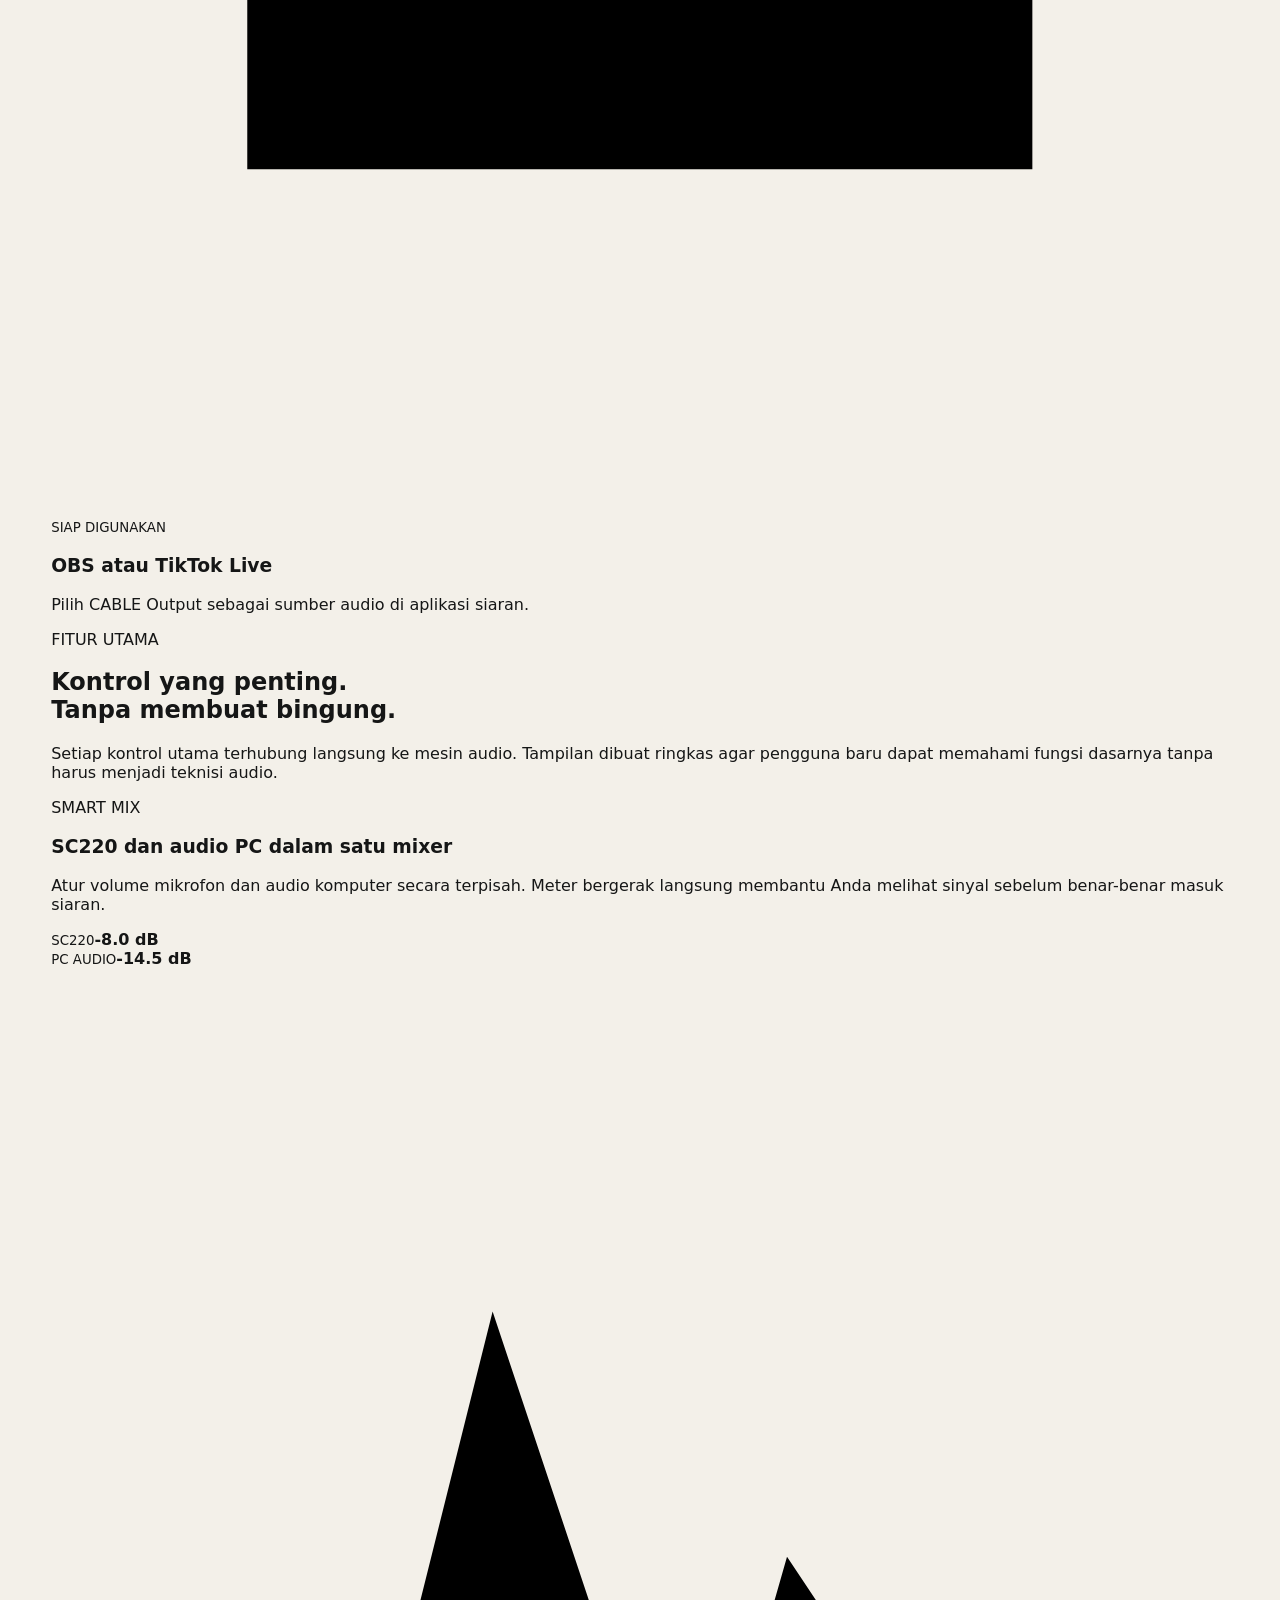
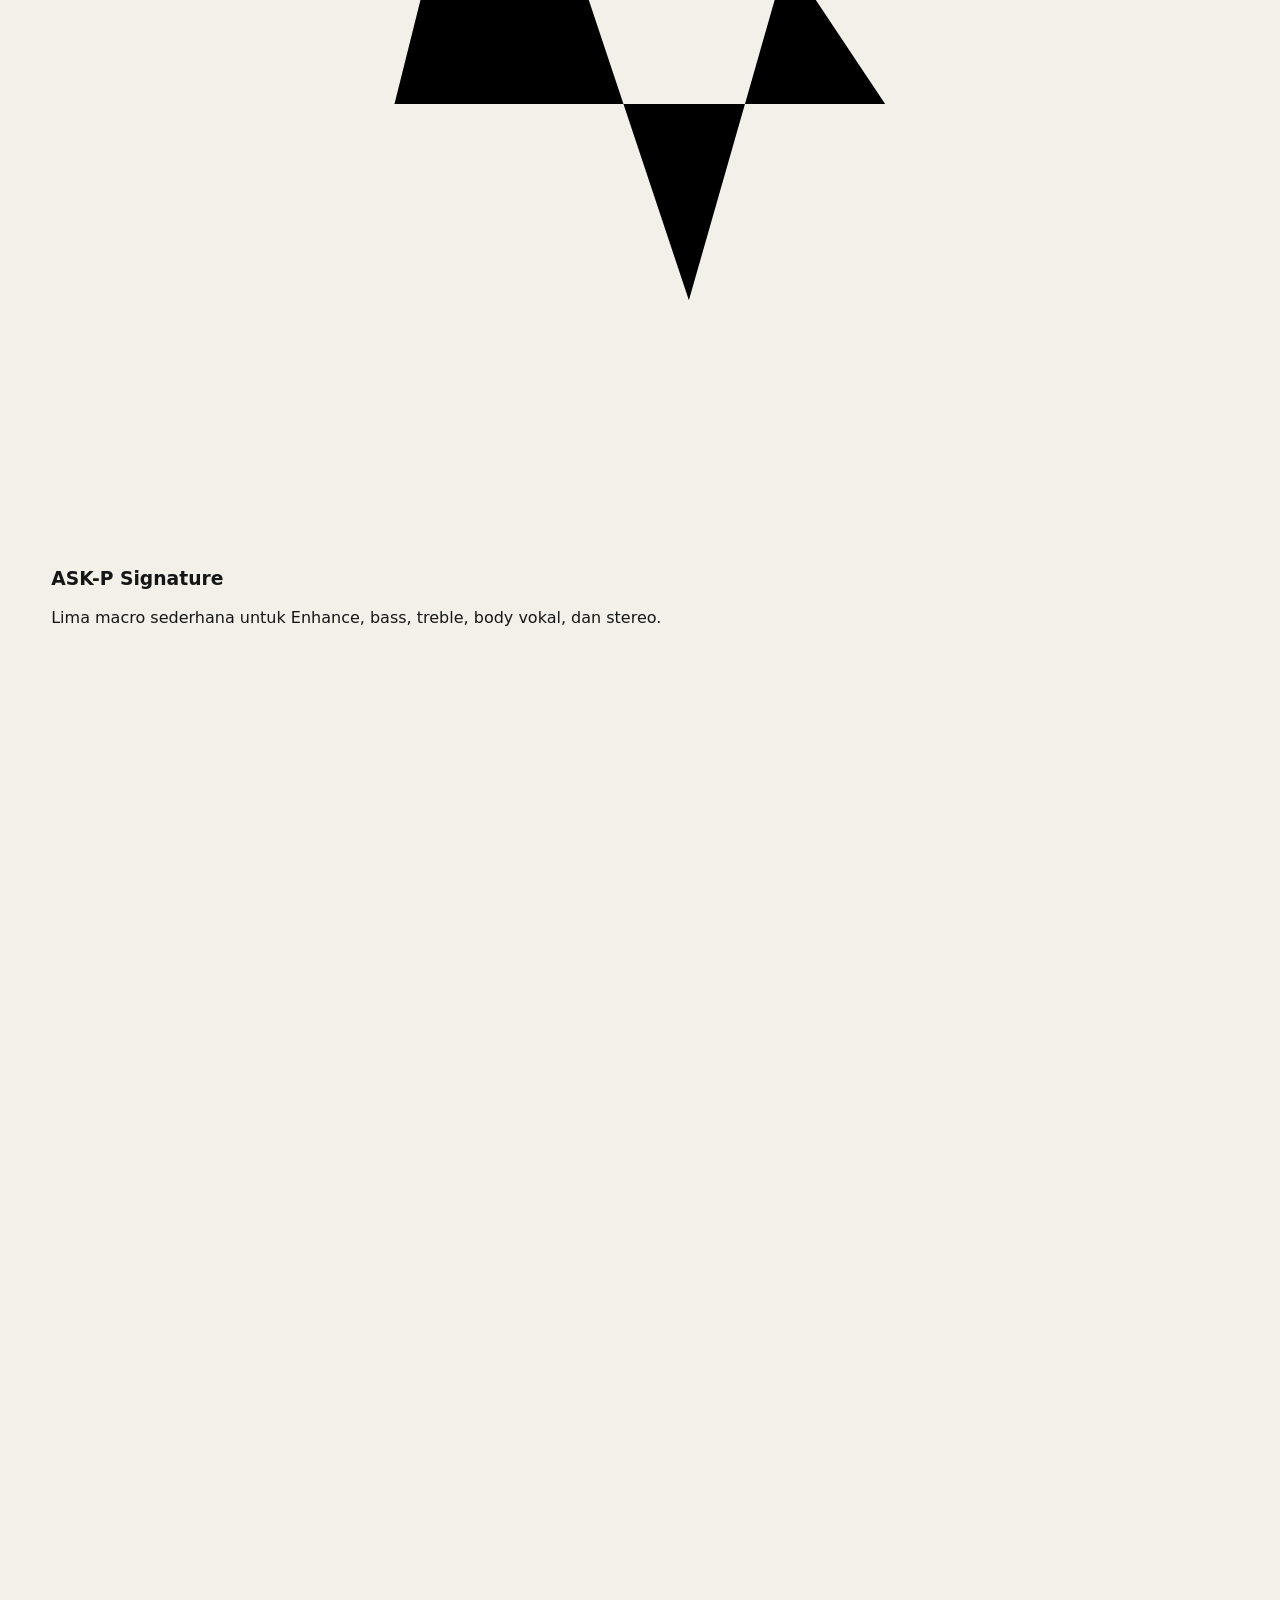
==== commit 0c982cb9: "feat: redesign SC220 Live public landing page" ====
--- a/index.html
+++ b/index.html
@@ -2,78 +2,487 @@
 <html lang="id">
 <head>
   <meta charset="utf-8">
-  <meta name="viewport" content="width=device-width,initial-scale=1">
-  <meta name="description" content="Unduh SC220 Live v0.1.0 untuk Recording Tech SC220. Full control gratis 365 hari, ASK-P Signature, PC Audio ducking, monitor fisik, dan Stream Output ke VB-CABLE.">
-  <title>Download SC220 Live v0.1.0 - Recording Tech</title>
+  <meta name="viewport" content="width=device-width, initial-scale=1">
+  <meta name="color-scheme" content="dark light">
+  <meta name="theme-color" content="#121313">
+  <meta name="description" content="SC220 Live menyatukan input Recording Tech SC220 dan audio PC, memprosesnya dengan ASK-P Signature, lalu mengirim hasil siap siaran ke OBS atau TikTok Live Studio.">
+  <meta property="og:type" content="website">
+  <meta property="og:title" content="SC220 Live — Audio console untuk live streaming">
+  <meta property="og:description" content="Mix SC220 dan audio PC dalam satu aplikasi Windows yang sederhana, aman, dan siap siaran.">
+  <meta property="og:image" content="sc220-live-console.png">
+  <meta property="og:locale" content="id_ID">
+  <meta name="twitter:card" content="summary_large_image">
+  <title>SC220 Live — Suara rapi, siap siaran</title>
   <link rel="stylesheet" href="styles.css">
+  <script type="application/ld+json">
+  {
+    "@context": "https://schema.org",
+    "@type": "SoftwareApplication",
+    "name": "SC220 Live",
+    "applicationCategory": "MultimediaApplication",
+    "operatingSystem": "Windows 10, Windows 11",
+    "description": "Native Windows audio console untuk Recording Tech SC220, audio PC, ASK-P Signature processing, dan output ke aplikasi live streaming.",
+    "offers": {
+      "@type": "Offer",
+      "price": "0",
+      "priceCurrency": "IDR",
+      "description": "Full creative control selama 365 hari."
+    }
+  }
+  </script>
 </head>
 <body>
-  <header class="topbar">
-    <img src="recording-tech-logo.png" alt="Recording Tech" width="216" height="58">
-    <span class="product">SC220 <b>LIVE</b></span>
-    <a class="quiet-link" href="https://github.com/masarray/sc220-download/releases">Semua rilis</a>
+  <a class="skip-link" href="#content">Lewati ke isi utama</a>
+
+  <header class="site-header" data-header>
+    <div class="nav-shell">
+      <a class="brand" href="#top" aria-label="SC220 Live, kembali ke atas">
+        <img src="recording-tech-logo.png" width="190" height="51" alt="Recording Tech">
+        <span class="brand-divider" aria-hidden="true"></span>
+        <span class="brand-product">SC220 <b>LIVE</b></span>
+      </a>
+
+      <nav class="desktop-nav" aria-label="Navigasi utama">
+        <a href="#cara-kerja">Cara kerja</a>
+        <a href="#fitur">Fitur</a>
+        <a href="#instalasi">Instalasi</a>
+        <a href="#faq">FAQ</a>
+      </nav>
+
+      <a class="header-download" data-download-link href="https://github.com/masarray/sc220-download/releases">
+        Unduh
+        <svg aria-hidden="true" viewBox="0 0 24 24"><path d="M12 3v12m0 0 5-5m-5 5-5-5M5 21h14"/></svg>
+      </a>
+    </div>
   </header>
 
-  <main>
-    <section class="hero">
-      <div class="hero-copy">
-        <div class="eyebrow"><span></span> WINDOWS AUDIO CONSOLE</div>
-        <h1>Suara SC220 yang lebih hidup, rapi, dan siap siaran.</h1>
-        <p class="lead">Satukan SC220 dan audio PC, proses dengan ASK-P Signature, lalu kirim hasilnya ke OBS atau TikTok Live Studio.</p>
-        <div class="actions">
-          <a class="primary" href="https://github.com/masarray/sc220-download/releases/download/v0.1.0/SC220-Live-v0.1.0-Setup-win-x64.exe">Download v0.1.0</a>
-          <a class="secondary" href="#setup">Cara pasang</a>
-        </div>
-        <div class="release-meta">
-          <span>Windows 10/11 x64</span><span>Installer</span><span>Stable v0.1.0</span><span>SHA-256 verified</span>
-        </div>
-      </div>
-      <div class="hero-visual">
-        <img src="sc220-live-console.png" width="1680" height="945" alt="Tampilan mixer SC220 Live dengan input SC220, audio PC, ASK-P Signature, loudness, Stream Output, dan Monitor Output">
-      </div>
-    </section>
-
-    <section class="signal" aria-label="Signal flow">
-      <article><small>INPUT 01</small><strong>SC220</strong><p>Mic atau stereo line input</p></article>
-      <i>+</i>
-      <article><small>INPUT 02</small><strong>PC AUDIO</strong><p>Game, browser, dan musik</p></article>
-      <i>→</i>
-      <article class="accent"><small>DSP</small><strong>ASK-P SIGNATURE</strong><p>Enhance dan smart protection</p></article>
-      <i>→</i>
-      <article><small>STREAM OUT</small><strong>REAL ENDPOINT</strong><p>VB-CABLE untuk OBS dan TikTok Studio</p></article>
-    </section>
-
-    <section class="licence-band" aria-label="Lisensi SC220 Live">
-      <div><small>FREE CONTROL</small><strong>365 hari full</strong></div>
-      <p>Setelah satu tahun, audio, routing, fader, meter, mute, dan ducking tetap bekerja. Hanya preset ASK-P dan lima macro kreatif yang menjadi read-only.</p>
-      <div class="licence-price"><small>OPTIONAL UNLOCK</small><strong>Rp399.000 sekali</strong><span>Perpetual, satu komputer, tanpa langganan.</span></div>
-    </section>
-
-    <section class="details" id="setup">
-      <div>
-        <div class="eyebrow"><span></span> QUICK SETUP</div>
-        <h2>Siap dipakai dalam empat langkah.</h2>
-      </div>
-      <ol>
-        <li><b>Jalankan installer sebagai Administrator</b><span>Standard VB-Audio VB-CABLE tersedia sebagai opsi donationware. Restart Windows bila driver baru dipasang.</span></li>
-        <li><b>Pilih SC220 dan PC Audio Source</b><span>Gunakan endpoint playback Windows yang benar-benar mengeluarkan audio.</span></li>
-        <li><b>Pilih CABLE Input sebagai Stream Output</b><span>Nama perangkat nyata Windows ditampilkan langsung, tanpa alias buatan.</span></li>
-        <li><b>Pilih CABLE Output di aplikasi siaran</b><span>Audio hasil DSP siap digunakan di OBS atau TikTok Live Studio.</span></li>
-      </ol>
-    </section>
-
-    <section class="integrity" id="availability">
-      <div><small>RELEASE</small><strong>v0.1.0</strong></div>
-      <div><small>PUBLISHED</small><strong>2026-08-06</strong></div>
-      <div class="hash"><small>SHA-256</small><code>c8a441f07605f48805233fbddf466312c1de733c647c95705317ad13ee2b7b04</code></div>
-      <a href="https://github.com/masarray/sc220-download/releases/tag/v0.1.0">Catatan rilis</a>
+  <main id="content">
+    <section class="hero" id="top">
+      <div class="ambient ambient-one" aria-hidden="true"></div>
+      <div class="ambient ambient-two" aria-hidden="true"></div>
+
+      <div class="hero-shell">
+        <div class="hero-copy">
+          <p class="kicker"><span></span> AUDIO CONSOLE UNTUK WINDOWS</p>
+          <h1>Satu jalur audio.<br><em>Lebih rapi. Siap live.</em></h1>
+          <p class="hero-lead">
+            Gabungkan suara dari Recording Tech SC220 dan audio PC dalam satu aplikasi.
+            Atur dengan mudah, dengarkan hasilnya, lalu kirim audio yang sudah siap ke OBS atau TikTok Live Studio.
+          </p>
+
+          <div class="hero-actions">
+            <a class="button button-primary" data-download-link href="https://github.com/masarray/sc220-download/releases">
+              <svg aria-hidden="true" viewBox="0 0 24 24"><path d="M12 3v11m0 0 4-4m-4 4-4-4M5 20h14"/></svg>
+              <span>Unduh untuk Windows</span>
+            </a>
+            <a class="button button-secondary" href="#instalasi">
+              Lihat cara memasang
+              <svg aria-hidden="true" viewBox="0 0 24 24"><path d="m9 18 6-6-6-6"/></svg>
+            </a>
+          </div>
+
+          <div class="hero-trust" aria-label="Informasi utama">
+            <span><svg aria-hidden="true" viewBox="0 0 24 24"><path d="m5 12 4 4L19 6"/></svg> Full control 365 hari</span>
+            <span><svg aria-hidden="true" viewBox="0 0 24 24"><path d="m5 12 4 4L19 6"/></svg> Tanpa kartu kredit</span>
+            <span><svg aria-hidden="true" viewBox="0 0 24 24"><path d="m5 12 4 4L19 6"/></svg> Windows 10/11 x64</span>
+          </div>
+        </div>
+
+        <div class="product-stage">
+          <div class="stage-topline">
+            <div class="window-dots" aria-hidden="true"><i></i><i></i><i></i></div>
+            <span>SC220 Live Console</span>
+            <span class="live-status"><i></i> READY</span>
+          </div>
+          <div class="product-shot">
+            <img src="sc220-live-console.png" width="1680" height="945" alt="Tampilan SC220 Live dengan pengaturan input SC220, audio PC, DSP, meter, dan output streaming">
+          </div>
+          <div class="stage-caption">
+            <span>Native Windows app</span>
+            <span>Low-latency audio path</span>
+            <span>Real device names</span>
+          </div>
+        </div>
+      </div>
+
+      <div class="hero-bottom">
+        <p>Rilis stabil saat ini</p>
+        <div class="release-inline">
+          <strong data-version>v0.1.0</strong>
+          <span data-published>6 Agustus 2026</span>
+          <span>Installer terverifikasi SHA-256</span>
+        </div>
+        <a href="https://github.com/masarray/sc220-download/releases" rel="noopener">Lihat semua rilis <span aria-hidden="true">↗</span></a>
+      </div>
+    </section>
+
+    <section class="plain-section intro" id="cara-kerja">
+      <div class="section-heading split-heading">
+        <div>
+          <p class="kicker dark"><span></span> CARA KERJA</p>
+          <h2>Yang biasanya rumit,<br>dibuat menjadi satu alur.</h2>
+        </div>
+        <p>
+          Tidak perlu membuka banyak aplikasi audio. SC220 Live menyatukan sumber suara,
+          pengaturan dasar, pemrosesan, meter, dan output siaran dalam satu tampilan.
+        </p>
+      </div>
+
+      <div class="signal-flow" aria-label="Alur audio SC220 Live">
+        <article>
+          <div class="flow-number">01</div>
+          <div class="flow-icon">
+            <svg aria-hidden="true" viewBox="0 0 24 24"><path d="M12 2v20M8 6h8M7 18h10M9 10h6v4H9z"/></svg>
+          </div>
+          <small>SUMBER UTAMA</small>
+          <h3>Recording Tech SC220</h3>
+          <p>Suara mikrofon atau line input dari perangkat SC220.</p>
+        </article>
+
+        <div class="flow-join" aria-hidden="true">
+          <span></span><b>+</b><span></span>
+        </div>
+
+        <article>
+          <div class="flow-number">02</div>
+          <div class="flow-icon">
+            <svg aria-hidden="true" viewBox="0 0 24 24"><rect x="3" y="4" width="18" height="13" rx="2"/><path d="M8 21h8M12 17v4"/></svg>
+          </div>
+          <small>SUMBER PENDAMPING</small>
+          <h3>Audio dari PC</h3>
+          <p>Musik, browser, game, atau aplikasi lain yang sedang diputar.</p>
+        </article>
+
+        <div class="flow-arrow" aria-hidden="true">
+          <span></span>
+          <svg viewBox="0 0 24 24"><path d="m9 18 6-6-6-6"/></svg>
+        </div>
+
+        <article class="flow-highlight">
+          <div class="flow-number">03</div>
+          <div class="flow-icon">
+            <svg aria-hidden="true" viewBox="0 0 24 24"><path d="M4 14h3l2-8 4 14 2-8 2 5h3"/></svg>
+          </div>
+          <small>DIPROSES OTOMATIS</small>
+          <h3>ASK-P Signature</h3>
+          <p>Karakter suara, keseimbangan, dan perlindungan level dalam satu mesin DSP.</p>
+        </article>
+
+        <div class="flow-arrow" aria-hidden="true">
+          <span></span>
+          <svg viewBox="0 0 24 24"><path d="m9 18 6-6-6-6"/></svg>
+        </div>
+
+        <article>
+          <div class="flow-number">04</div>
+          <div class="flow-icon">
+            <svg aria-hidden="true" viewBox="0 0 24 24"><path d="M4 17V7a2 2 0 0 1 2-2h12a2 2 0 0 1 2 2v10M8 21h8M12 17v4"/><path d="m9 10 3-2 3 2v4l-3 2-3-2z"/></svg>
+          </div>
+          <small>SIAP DIGUNAKAN</small>
+          <h3>OBS atau TikTok Live</h3>
+          <p>Pilih CABLE Output sebagai sumber audio di aplikasi siaran.</p>
+        </article>
+      </div>
+    </section>
+
+    <section class="dark-section features" id="fitur">
+      <div class="section-heading split-heading">
+        <div>
+          <p class="kicker"><span></span> FITUR UTAMA</p>
+          <h2>Kontrol yang penting.<br>Tanpa membuat bingung.</h2>
+        </div>
+        <p>
+          Setiap kontrol utama terhubung langsung ke mesin audio. Tampilan dibuat ringkas
+          agar pengguna baru dapat memahami fungsi dasarnya tanpa harus menjadi teknisi audio.
+        </p>
+      </div>
+
+      <div class="feature-grid">
+        <article class="feature-card feature-wide">
+          <div class="feature-copy">
+            <span class="feature-tag">SMART MIX</span>
+            <h3>SC220 dan audio PC dalam satu mixer</h3>
+            <p>
+              Atur volume mikrofon dan audio komputer secara terpisah. Meter bergerak langsung
+              membantu Anda melihat sinyal sebelum benar-benar masuk siaran.
+            </p>
+          </div>
+          <div class="mini-mixer" aria-hidden="true">
+            <div class="mini-channel">
+              <small>SC220</small><i class="meter meter-a"></i><span></span><b>-8.0 dB</b>
+            </div>
+            <div class="mini-channel">
+              <small>PC AUDIO</small><i class="meter meter-b"></i><span></span><b>-14.5 dB</b>
+            </div>
+          </div>
+        </article>
+
+        <article class="feature-card">
+          <div class="feature-icon">
+            <svg aria-hidden="true" viewBox="0 0 24 24"><path d="M4 15h3l2-8 4 12 2-7 2 3h3"/></svg>
+          </div>
+          <h3>ASK-P Signature</h3>
+          <p>Lima macro sederhana untuk Enhance, bass, treble, body vokal, dan stereo.</p>
+        </article>
+
+        <article class="feature-card">
+          <div class="feature-icon">
+            <svg aria-hidden="true" viewBox="0 0 24 24"><path d="M6 18V9m6 9V5m6 13v-6"/><path d="M3 21h18"/></svg>
+          </div>
+          <h3>Meter yang mudah dibaca</h3>
+          <p>Pantau loudness, peak, dan level stereo agar suara tidak terlalu kecil atau pecah.</p>
+        </article>
+
+        <article class="feature-card">
+          <div class="feature-icon">
+            <svg aria-hidden="true" viewBox="0 0 24 24"><path d="M8 5v14M16 5v14M5 9h6M13 15h6"/></svg>
+          </div>
+          <h3>Auto ducking</h3>
+          <p>Audio PC dapat turun secara halus saat Anda berbicara, lalu kembali setelah selesai.</p>
+        </article>
+
+        <article class="feature-card">
+          <div class="feature-icon">
+            <svg aria-hidden="true" viewBox="0 0 24 24"><path d="M4 12h16M14 6l6 6-6 6"/></svg>
+          </div>
+          <h3>Output perangkat nyata</h3>
+          <p>Nama perangkat Windows ditampilkan apa adanya agar pilihan output lebih jelas.</p>
+        </article>
+
+        <article class="feature-card">
+          <div class="feature-icon">
+            <svg aria-hidden="true" viewBox="0 0 24 24"><path d="M4 12a8 8 0 1 0 16 0A8 8 0 0 0 4 12Z"/><path d="M12 8v4l3 2"/></svg>
+          </div>
+          <h3>Mulai dengan aman</h3>
+          <p>Output live tidak aktif otomatis. Periksa device dan level, lalu tekan GO LIVE saat siap.</p>
+        </article>
+
+        <article class="feature-card">
+          <div class="feature-icon">
+            <svg aria-hidden="true" viewBox="0 0 24 24"><path d="M4 14a8 8 0 0 1 16 0v5h-4v-5a4 4 0 0 0-8 0v5H4z"/></svg>
+          </div>
+          <h3>Monitor terpisah</h3>
+          <p>Dengarkan melalui speaker atau headphone fisik dengan perlindungan routing feedback.</p>
+        </article>
+      </div>
+    </section>
+
+    <section class="plain-section use-cases">
+      <div class="section-heading centered-heading">
+        <p class="kicker dark"><span></span> DIBUAT UNTUK PENGGUNA NYATA</p>
+        <h2>Lebih sedikit mengurus routing.<br>Lebih banyak fokus pada isi siaran.</h2>
+      </div>
+
+      <div class="persona-grid">
+        <article>
+          <span>01</span>
+          <h3>Live streamer</h3>
+          <p>Gabungkan suara Anda, musik, game, dan browser dalam satu jalur yang konsisten.</p>
+        </article>
+        <article>
+          <span>02</span>
+          <h3>Kreator & reviewer</h3>
+          <p>Dapatkan level vokal yang lebih stabil saat demo produk, tutorial, atau presentasi.</p>
+        </article>
+        <article>
+          <span>03</span>
+          <h3>Host & edukator</h3>
+          <p>Biarkan musik latar turun otomatis saat berbicara agar pesan tetap terdengar jelas.</p>
+        </article>
+      </div>
+    </section>
+
+    <section class="setup-section" id="instalasi">
+      <div class="setup-shell">
+        <div class="setup-copy">
+          <p class="kicker"><span></span> INSTALASI MUDAH</p>
+          <h2>Dari download sampai siap live dalam empat langkah.</h2>
+          <p>
+            Installer menyediakan opsi memasang Standard VB-Audio VB-CABLE.
+            Komponen ini menjadi jembatan antara SC220 Live dan aplikasi siaran Anda.
+          </p>
+          <a class="text-link" data-download-link href="https://github.com/masarray/sc220-download/releases">
+            Download installer <span aria-hidden="true">→</span>
+          </a>
+        </div>
+
+        <ol class="setup-steps">
+          <li>
+            <span>01</span>
+            <div>
+              <h3>Install SC220 Live</h3>
+              <p>Jalankan installer sebagai Administrator. Pilih VB-CABLE bila belum tersedia di komputer.</p>
+            </div>
+          </li>
+          <li>
+            <span>02</span>
+            <div>
+              <h3>Pilih sumber audio</h3>
+              <p>Pilih Recording Tech SC220 untuk input utama dan perangkat playback Windows untuk PC Audio.</p>
+            </div>
+          </li>
+          <li>
+            <span>03</span>
+            <div>
+              <h3>Pilih Stream Output</h3>
+              <p>Gunakan <b>CABLE Input</b> pada SC220 Live sebagai tujuan hasil akhir.</p>
+            </div>
+          </li>
+          <li>
+            <span>04</span>
+            <div>
+              <h3>Hubungkan aplikasi siaran</h3>
+              <p>Di OBS atau TikTok Live Studio, tambahkan <b>CABLE Output</b> sebagai sumber audio.</p>
+            </div>
+          </li>
+        </ol>
+      </div>
+
+      <aside class="safety-note">
+        <svg aria-hidden="true" viewBox="0 0 24 24"><path d="M12 3 3 7v5c0 5 3.8 8.2 9 9 5.2-.8 9-4 9-9V7z"/><path d="m8 12 2.5 2.5L16 9"/></svg>
+        <div>
+          <strong>Tips sebelum menekan GO LIVE</strong>
+          <p>Pilih semua perangkat, uji suara, dan pastikan meter tidak terus menyentuh area merah.</p>
+        </div>
+      </aside>
+    </section>
+
+    <section class="plain-section licence-section">
+      <div class="licence-card">
+        <div class="licence-main">
+          <p class="kicker dark"><span></span> LISENSI YANG JELAS</p>
+          <h2>Coba penuh selama 365 hari.</h2>
+          <p>
+            Semua kontrol kreatif dapat digunakan selama satu tahun sejak pertama kali aplikasi dijalankan.
+            Tidak perlu kartu kredit dan tidak ada tagihan otomatis.
+          </p>
+        </div>
+
+        <div class="licence-after">
+          <small>SETELAH 365 HARI</small>
+          <h3>Fungsi utama tetap bekerja</h3>
+          <p>Audio, routing, fader, meter, mute, dan ducking tetap aktif. Preset ASK-P dan lima macro kreatif menjadi read-only.</p>
+        </div>
+
+        <div class="licence-price">
+          <small>OPSIONAL</small>
+          <span class="price">Rp399.000</span>
+          <strong>Sekali bayar</strong>
+          <p>Aktivasi perpetual untuk satu komputer. Tanpa langganan dan tanpa perpanjangan otomatis.</p>
+        </div>
+      </div>
+    </section>
+
+    <section class="download-section" id="download">
+      <div class="download-shell">
+        <div class="download-copy">
+          <p class="kicker"><span></span> OFFICIAL DOWNLOAD</p>
+          <h2>Siap membuat jalur audio live lebih sederhana?</h2>
+          <p>Unduh installer resmi untuk Windows 10 atau Windows 11 versi 64-bit.</p>
+          <div class="download-actions">
+            <a class="button button-primary button-light" data-download-link href="https://github.com/masarray/sc220-download/releases">
+              <svg aria-hidden="true" viewBox="0 0 24 24"><path d="M12 3v11m0 0 4-4m-4 4-4-4M5 20h14"/></svg>
+              <span>Unduh SC220 Live <b data-version>v0.1.0</b></span>
+            </a>
+            <a class="release-link" data-release-link href="https://github.com/masarray/sc220-download/releases">Catatan rilis <span aria-hidden="true">↗</span></a>
+          </div>
+        </div>
+
+        <div class="release-card">
+          <div class="release-row">
+            <span>Versi</span>
+            <strong data-version>v0.1.0</strong>
+          </div>
+          <div class="release-row">
+            <span>Platform</span>
+            <strong>Windows x64</strong>
+          </div>
+          <div class="release-row">
+            <span>Diterbitkan</span>
+            <strong data-published>6 Agustus 2026</strong>
+          </div>
+          <div class="release-row release-hash">
+            <span>SHA-256</span>
+            <code data-sha>c8a441f07605f48805233fbddf466312c1de733c647c95705317ad13ee2b7b04</code>
+            <button type="button" class="copy-button" data-copy-sha aria-label="Salin checksum SHA-256">
+              <svg aria-hidden="true" viewBox="0 0 24 24"><rect x="8" y="8" width="12" height="12" rx="2"/><path d="M16 8V6a2 2 0 0 0-2-2H6a2 2 0 0 0-2 2v8a2 2 0 0 0 2 2h2"/></svg>
+              <span>Salin</span>
+            </button>
+          </div>
+          <p class="integrity-note">Checksum membantu memastikan file yang diunduh sama dengan file rilis resmi.</p>
+        </div>
+      </div>
+    </section>
+
+    <section class="plain-section requirements-faq" id="faq">
+      <div class="requirements">
+        <p class="kicker dark"><span></span> KEBUTUHAN SISTEM</p>
+        <h2>Sebelum mengunduh.</h2>
+        <ul>
+          <li><span>OS</span><strong>Windows 10 atau 11, 64-bit</strong></li>
+          <li><span>Hardware</span><strong>Recording Tech SC220</strong></li>
+          <li><span>Routing</span><strong>Standard VB-Audio VB-CABLE</strong></li>
+          <li><span>Aplikasi</span><strong>OBS, TikTok Live Studio, atau software kompatibel</strong></li>
+        </ul>
+        <div class="smartscreen">
+          <svg aria-hidden="true" viewBox="0 0 24 24"><path d="M12 3 3 7v5c0 5 3.8 8.2 9 9 5.2-.8 9-4 9-9V7z"/><path d="M12 8v5m0 3h.01"/></svg>
+          <p><b>Windows SmartScreen:</b> versi awal dapat menampilkan peringatan “unknown publisher” sampai sertifikat code-signing khusus tersedia. Unduh hanya dari halaman resmi ini dan cocokkan SHA-256.</p>
+        </div>
+      </div>
+
+      <div class="faq">
+        <p class="kicker dark"><span></span> PERTANYAAN UMUM</p>
+        <h2>Jawaban singkat.</h2>
+
+        <details>
+          <summary>Apakah SC220 Live gratis?</summary>
+          <p>Anda mendapat full creative control selama 365 hari tanpa kartu kredit. Setelah itu fungsi audio utama tetap berjalan. Aktivasi perpetual Rp399.000 bersifat opsional.</p>
+        </details>
+
+        <details>
+          <summary>Apakah harus memakai OBS?</summary>
+          <p>Tidak. Aplikasi lain yang dapat menerima perangkat audio Windows juga dapat digunakan, termasuk TikTok Live Studio.</p>
+        </details>
+
+        <details>
+          <summary>Apa fungsi VB-CABLE?</summary>
+          <p>VB-CABLE membawa hasil audio dari SC220 Live ke aplikasi siaran. Pada SC220 Live pilih CABLE Input, lalu di aplikasi siaran pilih CABLE Output.</p>
+        </details>
+
+        <details>
+          <summary>Apakah internet harus selalu aktif?</summary>
+          <p>Tidak untuk pemrosesan audio normal. Internet diperlukan saat mengunduh, dan dapat diperlukan untuk proses pembayaran atau aktivasi opsional.</p>
+        </details>
+
+        <details>
+          <summary>Mengapa audio PC turun saat saya berbicara?</summary>
+          <p>Itu adalah fitur ducking. Tujuannya agar suara Anda tetap jelas di atas musik atau audio dari komputer.</p>
+        </details>
+      </div>
     </section>
   </main>
 
-  <footer>
-    <span>© Recording Tech / MasArray</span>
-    <span>Aplikasi proprietary. Distribusi publik hanya berisi binary, metadata integritas, dan dokumen pengguna.</span>
-    <span>Standard VB-Audio VB-CABLE tersedia sebagai opsi donationware di installer.</span>
+  <footer class="site-footer">
+    <div class="footer-top">
+      <a class="brand footer-brand" href="#top">
+        <img src="recording-tech-logo.png" width="190" height="51" alt="Recording Tech">
+        <span class="brand-divider" aria-hidden="true"></span>
+        <span class="brand-product">SC220 <b>LIVE</b></span>
+      </a>
+      <p>Audio console resmi untuk Recording Tech SC220, dikembangkan oleh MasArray.</p>
+      <div class="footer-links">
+        <a href="https://github.com/masarray/sc220-download/releases">Semua rilis</a>
+        <a data-release-link href="https://github.com/masarray/sc220-download/releases">Catatan rilis</a>
+        <a href="https://github.com/masarray/sc220-download">GitHub</a>
+      </div>
+    </div>
+    <div class="footer-bottom">
+      <span>© <span data-year>2026</span> Recording Tech / MasArray</span>
+      <span>SC220 Live adalah aplikasi proprietary. VB-Audio VB-CABLE tetap merupakan software pihak ketiga dengan ketentuannya sendiri.</span>
+    </div>
   </footer>
+
+  <div class="toast" data-toast role="status" aria-live="polite">Checksum disalin</div>
+  <script src="app.js" defer></script>
 </body>
 </html>
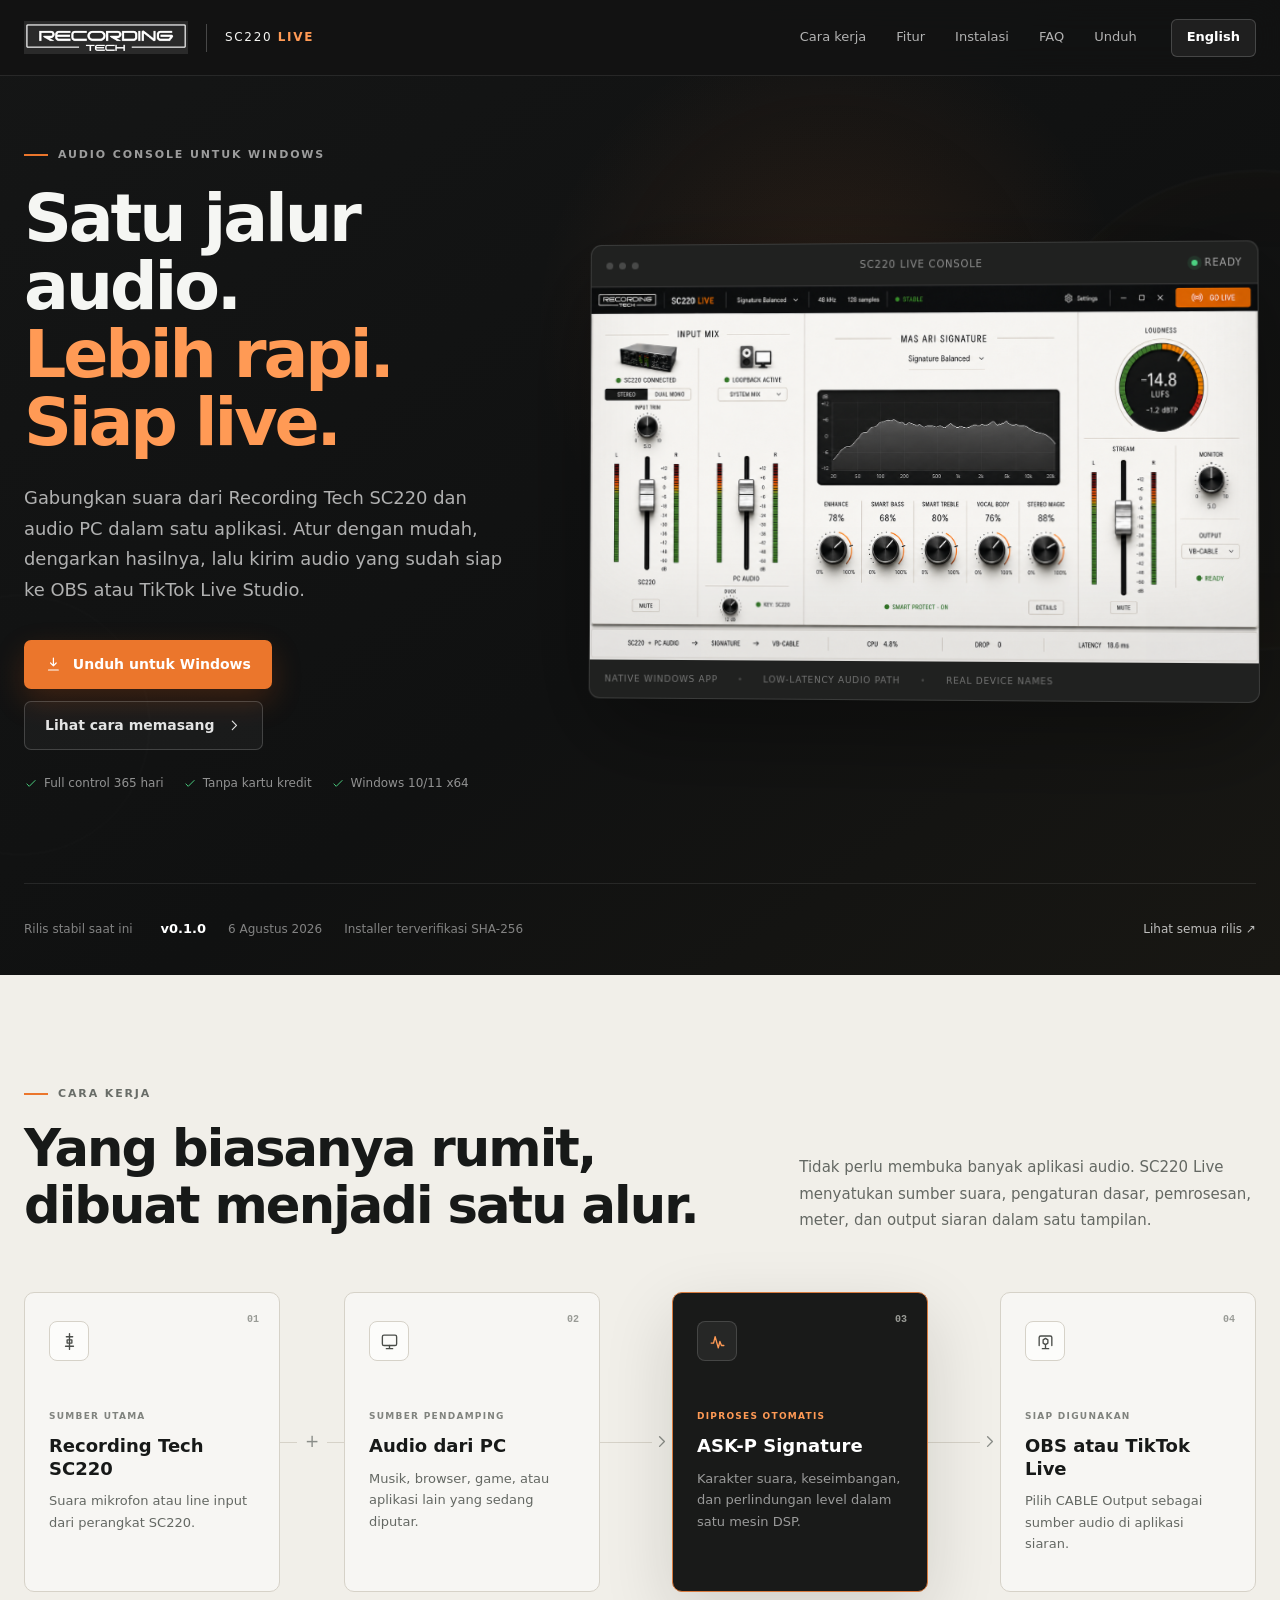
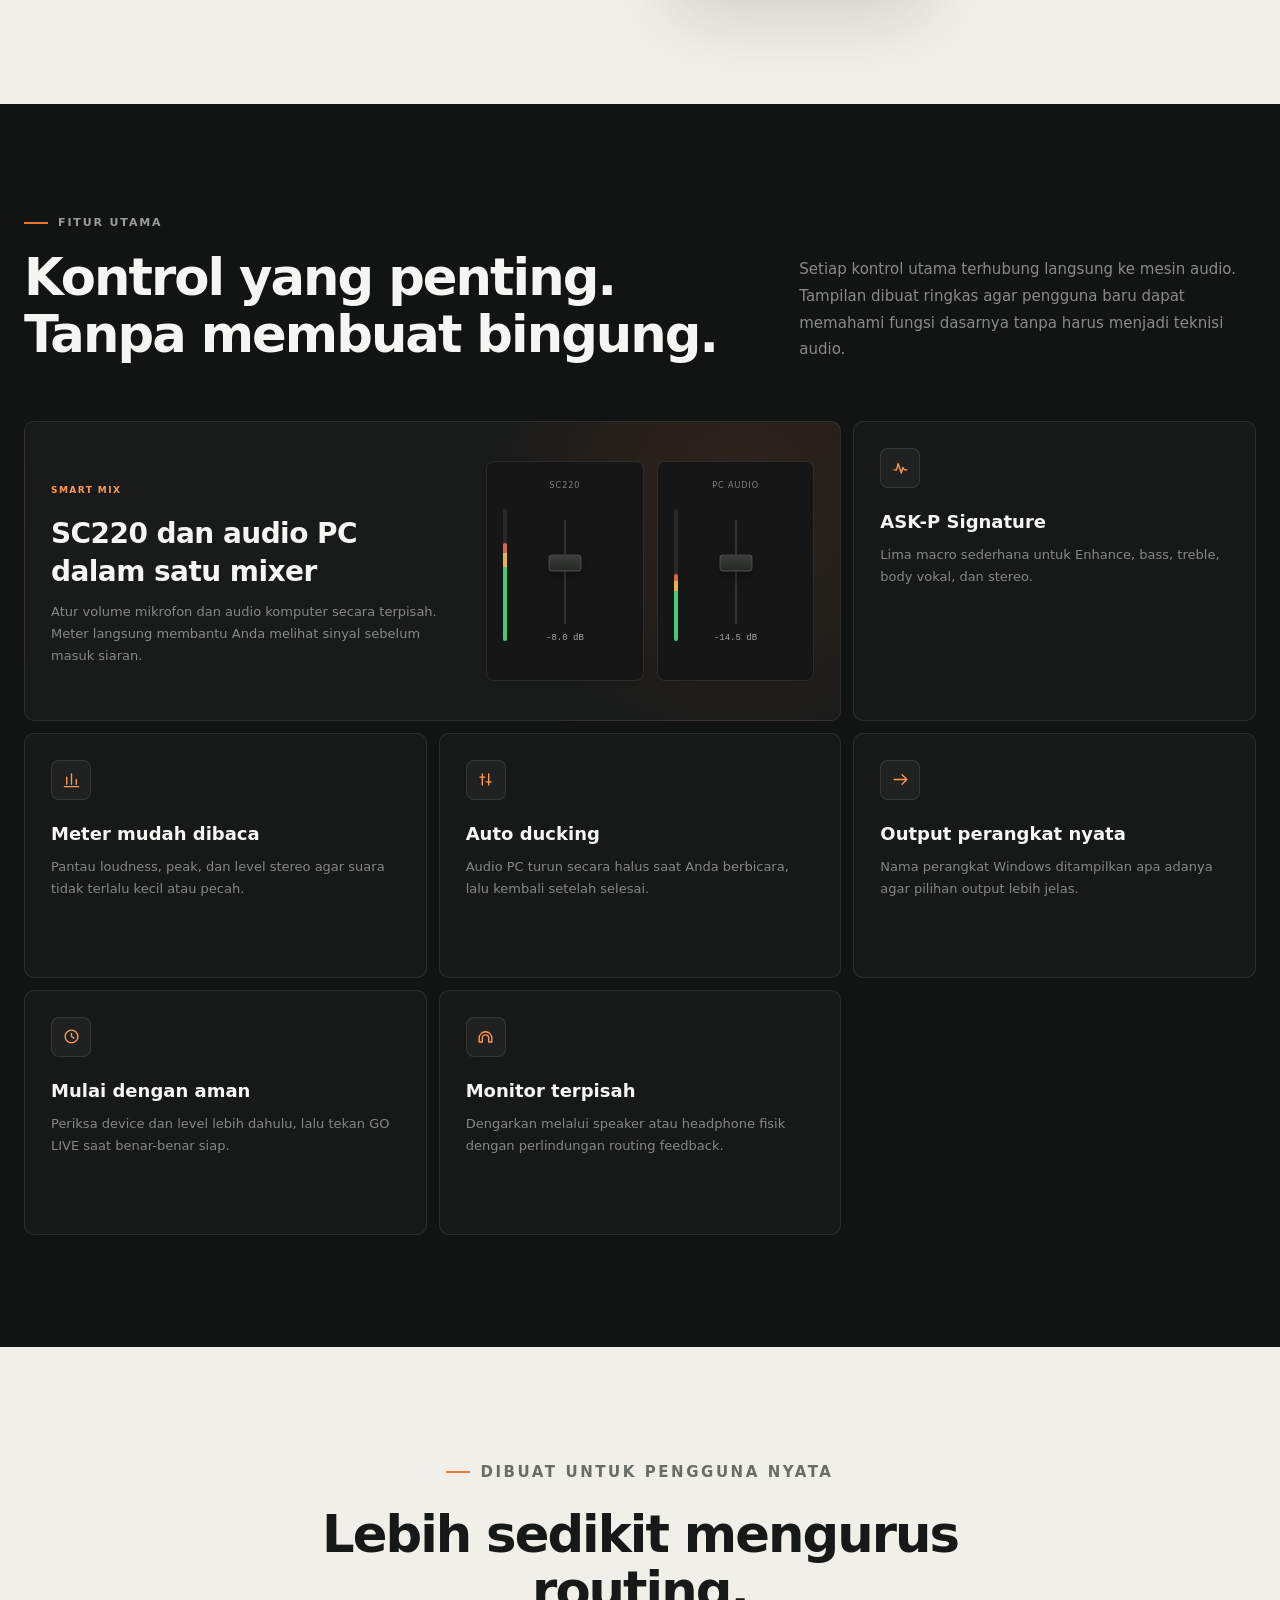
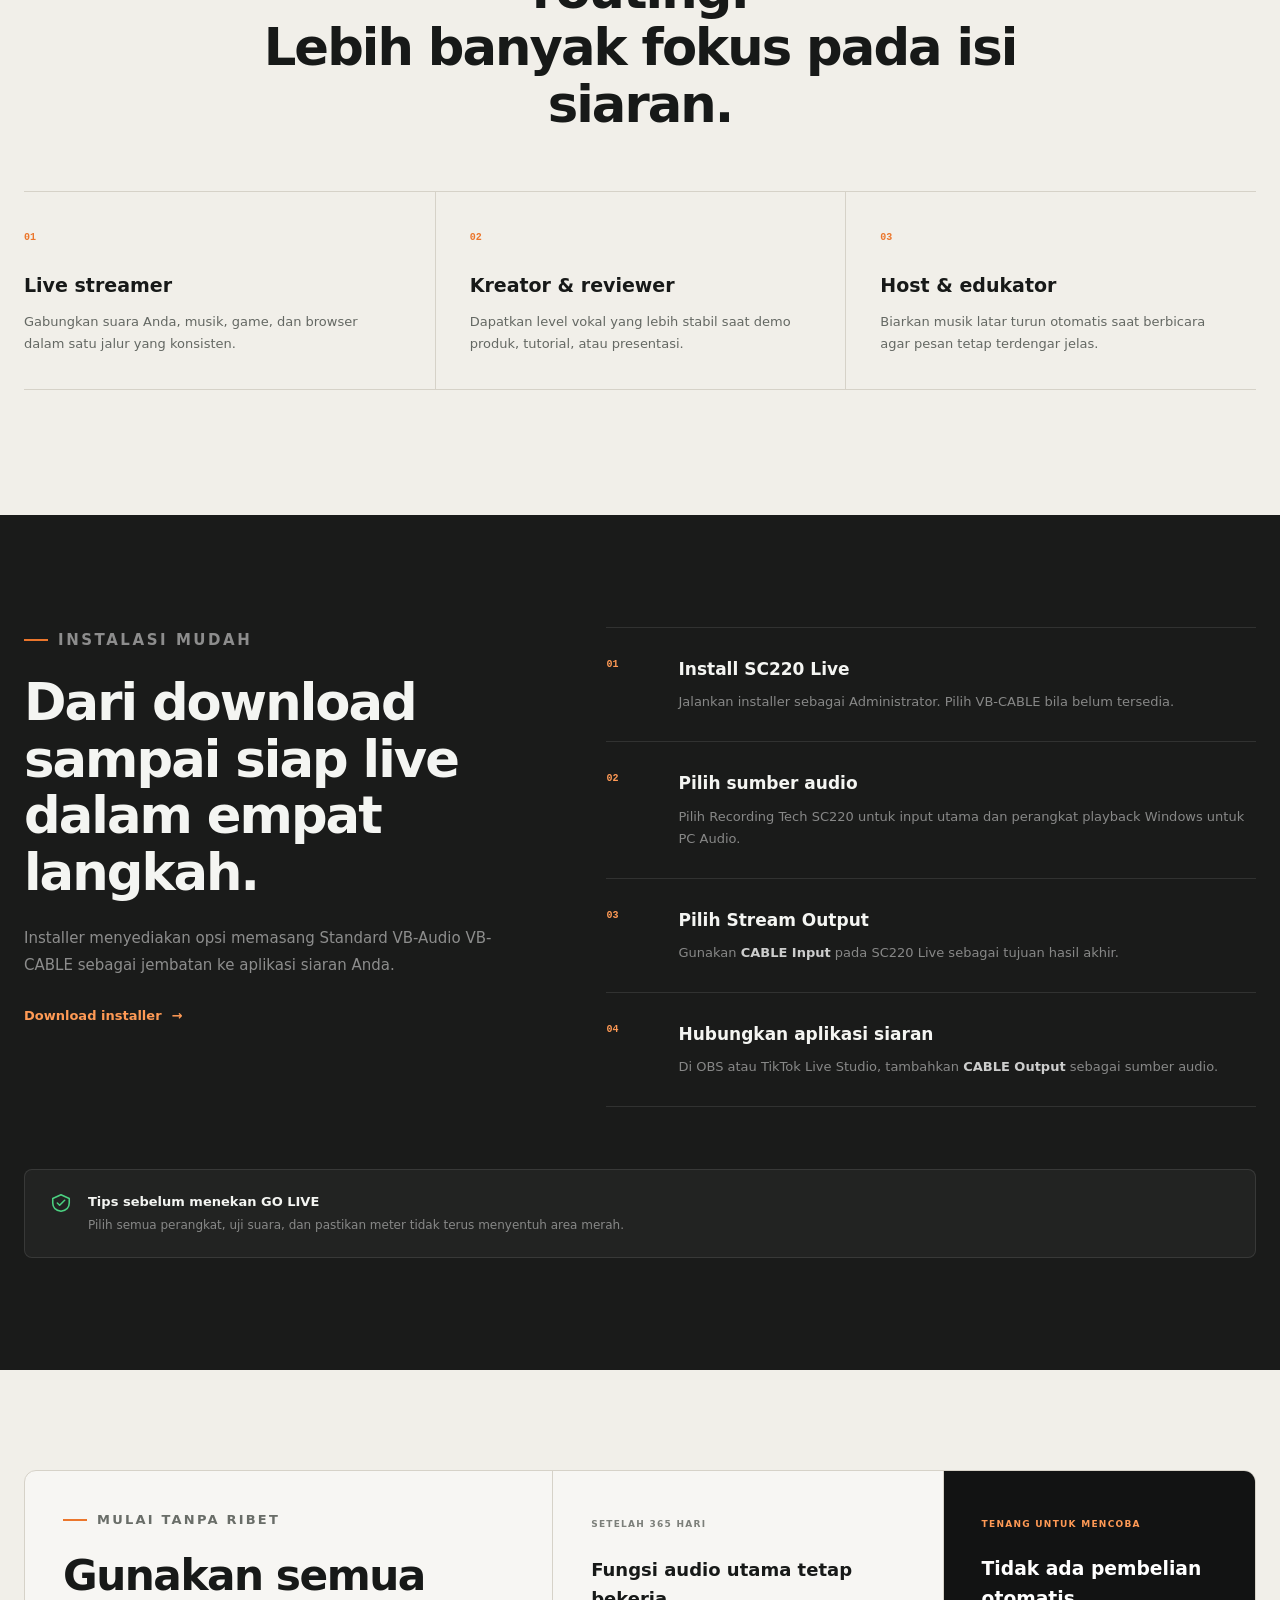
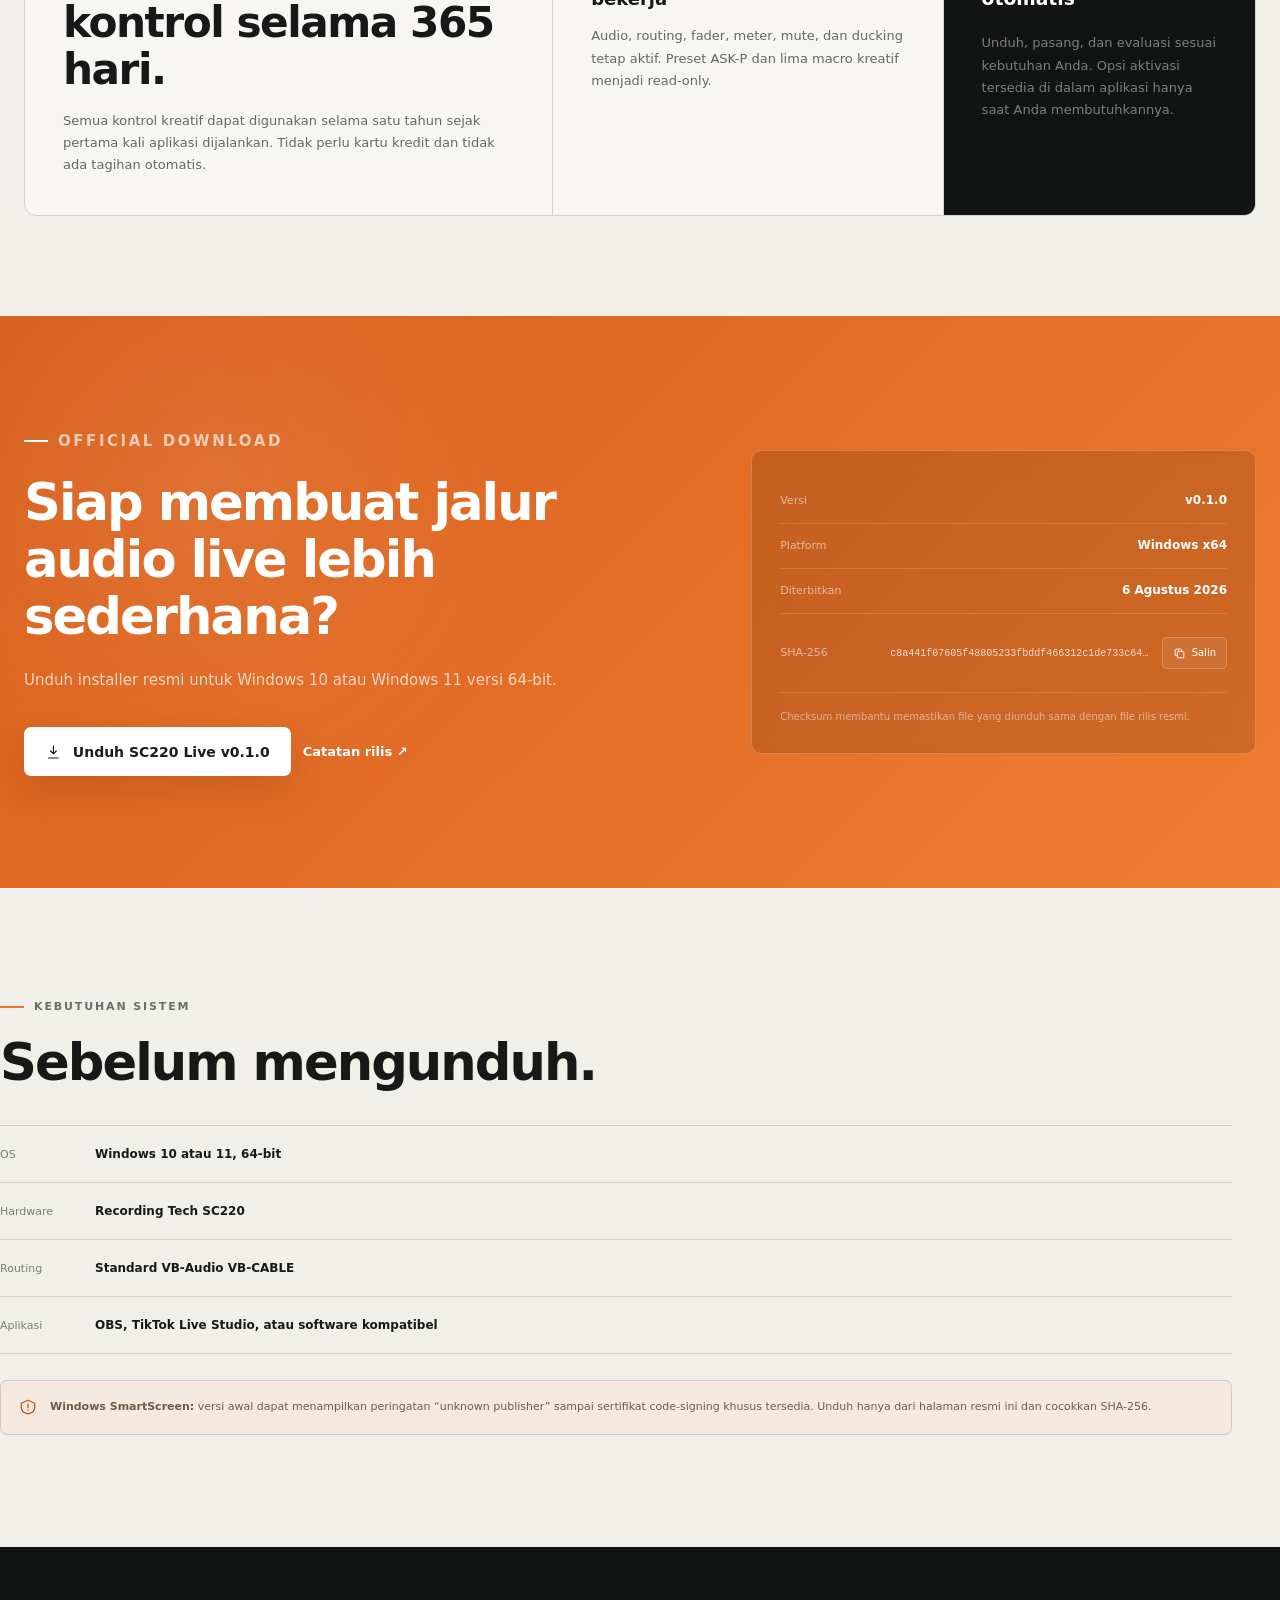
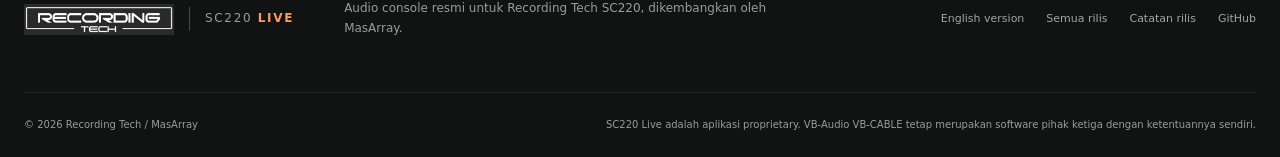
==== commit 2f3dca10: "copy: remove price and add English language entry" ====
--- a/index.html
+++ b/index.html
@@ -1,15 +1,19 @@
 <!doctype html>
-<html lang="id">
+<html lang="id" data-release-source="latest.json">
 <head>
   <meta charset="utf-8">
   <meta name="viewport" content="width=device-width, initial-scale=1">
   <meta name="color-scheme" content="dark light">
   <meta name="theme-color" content="#121313">
   <meta name="description" content="SC220 Live menyatukan input Recording Tech SC220 dan audio PC, memprosesnya dengan ASK-P Signature, lalu mengirim hasil siap siaran ke OBS atau TikTok Live Studio.">
+  <link rel="canonical" href="https://masarray.github.io/sc220-download/">
+  <link rel="alternate" hreflang="id" href="https://masarray.github.io/sc220-download/">
+  <link rel="alternate" hreflang="en" href="https://masarray.github.io/sc220-download/en/">
+  <link rel="alternate" hreflang="x-default" href="https://masarray.github.io/sc220-download/">
   <meta property="og:type" content="website">
   <meta property="og:title" content="SC220 Live — Audio console untuk live streaming">
   <meta property="og:description" content="Mix SC220 dan audio PC dalam satu aplikasi Windows yang sederhana, aman, dan siap siaran.">
-  <meta property="og:image" content="sc220-live-console.png">
+  <meta property="og:image" content="https://masarray.github.io/sc220-download/sc220-live-console.png">
   <meta property="og:locale" content="id_ID">
   <meta name="twitter:card" content="summary_large_image">
   <title>SC220 Live — Suara rapi, siap siaran</title>
@@ -21,13 +25,7 @@
     "name": "SC220 Live",
     "applicationCategory": "MultimediaApplication",
     "operatingSystem": "Windows 10, Windows 11",
-    "description": "Native Windows audio console untuk Recording Tech SC220, audio PC, ASK-P Signature processing, dan output ke aplikasi live streaming.",
-    "offers": {
-      "@type": "Offer",
-      "price": "0",
-      "priceCurrency": "IDR",
-      "description": "Full creative control selama 365 hari."
-    }
+    "description": "Native Windows audio console untuk Recording Tech SC220, audio PC, ASK-P Signature processing, dan output ke aplikasi live streaming."
   }
   </script>
 </head>
@@ -41,18 +39,14 @@
         <span class="brand-divider" aria-hidden="true"></span>
         <span class="brand-product">SC220 <b>LIVE</b></span>
       </a>
-
       <nav class="desktop-nav" aria-label="Navigasi utama">
         <a href="#cara-kerja">Cara kerja</a>
         <a href="#fitur">Fitur</a>
         <a href="#instalasi">Instalasi</a>
         <a href="#faq">FAQ</a>
+        <a href="#download">Unduh</a>
       </nav>
-
-      <a class="header-download" data-download-link href="https://github.com/masarray/sc220-download/releases">
-        Unduh
-        <svg aria-hidden="true" viewBox="0 0 24 24"><path d="M12 3v12m0 0 5-5m-5 5-5-5M5 21h14"/></svg>
-      </a>
+      <a class="header-download" href="en/" lang="en" aria-label="Open the English version">English</a>
     </div>
   </header>
 
@@ -60,27 +54,18 @@
     <section class="hero" id="top">
       <div class="ambient ambient-one" aria-hidden="true"></div>
       <div class="ambient ambient-two" aria-hidden="true"></div>
-
       <div class="hero-shell">
         <div class="hero-copy">
           <p class="kicker"><span></span> AUDIO CONSOLE UNTUK WINDOWS</p>
           <h1>Satu jalur audio.<br><em>Lebih rapi. Siap live.</em></h1>
-          <p class="hero-lead">
-            Gabungkan suara dari Recording Tech SC220 dan audio PC dalam satu aplikasi.
-            Atur dengan mudah, dengarkan hasilnya, lalu kirim audio yang sudah siap ke OBS atau TikTok Live Studio.
-          </p>
-
+          <p class="hero-lead">Gabungkan suara dari Recording Tech SC220 dan audio PC dalam satu aplikasi. Atur dengan mudah, dengarkan hasilnya, lalu kirim audio yang sudah siap ke OBS atau TikTok Live Studio.</p>
           <div class="hero-actions">
             <a class="button button-primary" data-download-link href="https://github.com/masarray/sc220-download/releases">
               <svg aria-hidden="true" viewBox="0 0 24 24"><path d="M12 3v11m0 0 4-4m-4 4-4-4M5 20h14"/></svg>
               <span>Unduh untuk Windows</span>
             </a>
-            <a class="button button-secondary" href="#instalasi">
-              Lihat cara memasang
-              <svg aria-hidden="true" viewBox="0 0 24 24"><path d="m9 18 6-6-6-6"/></svg>
-            </a>
+            <a class="button button-secondary" href="#instalasi">Lihat cara memasang <svg aria-hidden="true" viewBox="0 0 24 24"><path d="m9 18 6-6-6-6"/></svg></a>
           </div>
-
           <div class="hero-trust" aria-label="Informasi utama">
             <span><svg aria-hidden="true" viewBox="0 0 24 24"><path d="m5 12 4 4L19 6"/></svg> Full control 365 hari</span>
             <span><svg aria-hidden="true" viewBox="0 0 24 24"><path d="m5 12 4 4L19 6"/></svg> Tanpa kartu kredit</span>
@@ -94,321 +79,91 @@
             <span>SC220 Live Console</span>
             <span class="live-status"><i></i> READY</span>
           </div>
-          <div class="product-shot">
-            <img src="sc220-live-console.png" width="1680" height="945" alt="Tampilan SC220 Live dengan pengaturan input SC220, audio PC, DSP, meter, dan output streaming">
-          </div>
-          <div class="stage-caption">
-            <span>Native Windows app</span>
-            <span>Low-latency audio path</span>
-            <span>Real device names</span>
-          </div>
+          <div class="product-shot"><img src="sc220-live-console.png" width="1680" height="945" alt="Tampilan SC220 Live dengan input SC220, audio PC, DSP, meter, dan output streaming"></div>
+          <div class="stage-caption"><span>Native Windows app</span><span>Low-latency audio path</span><span>Real device names</span></div>
         </div>
       </div>
 
       <div class="hero-bottom">
         <p>Rilis stabil saat ini</p>
-        <div class="release-inline">
-          <strong data-version>v0.1.0</strong>
-          <span data-published>6 Agustus 2026</span>
-          <span>Installer terverifikasi SHA-256</span>
-        </div>
+        <div class="release-inline"><strong data-version>v0.1.0</strong><span data-published>6 Agustus 2026</span><span>Installer terverifikasi SHA-256</span></div>
         <a href="https://github.com/masarray/sc220-download/releases" rel="noopener">Lihat semua rilis <span aria-hidden="true">↗</span></a>
       </div>
     </section>
 
     <section class="plain-section intro" id="cara-kerja">
       <div class="section-heading split-heading">
-        <div>
-          <p class="kicker dark"><span></span> CARA KERJA</p>
-          <h2>Yang biasanya rumit,<br>dibuat menjadi satu alur.</h2>
-        </div>
-        <p>
-          Tidak perlu membuka banyak aplikasi audio. SC220 Live menyatukan sumber suara,
-          pengaturan dasar, pemrosesan, meter, dan output siaran dalam satu tampilan.
-        </p>
-      </div>
-
+        <div><p class="kicker dark"><span></span> CARA KERJA</p><h2>Yang biasanya rumit,<br>dibuat menjadi satu alur.</h2></div>
+        <p>Tidak perlu membuka banyak aplikasi audio. SC220 Live menyatukan sumber suara, pengaturan dasar, pemrosesan, meter, dan output siaran dalam satu tampilan.</p>
+      </div>
       <div class="signal-flow" aria-label="Alur audio SC220 Live">
-        <article>
-          <div class="flow-number">01</div>
-          <div class="flow-icon">
-            <svg aria-hidden="true" viewBox="0 0 24 24"><path d="M12 2v20M8 6h8M7 18h10M9 10h6v4H9z"/></svg>
-          </div>
-          <small>SUMBER UTAMA</small>
-          <h3>Recording Tech SC220</h3>
-          <p>Suara mikrofon atau line input dari perangkat SC220.</p>
-        </article>
-
-        <div class="flow-join" aria-hidden="true">
-          <span></span><b>+</b><span></span>
-        </div>
-
-        <article>
-          <div class="flow-number">02</div>
-          <div class="flow-icon">
-            <svg aria-hidden="true" viewBox="0 0 24 24"><rect x="3" y="4" width="18" height="13" rx="2"/><path d="M8 21h8M12 17v4"/></svg>
-          </div>
-          <small>SUMBER PENDAMPING</small>
-          <h3>Audio dari PC</h3>
-          <p>Musik, browser, game, atau aplikasi lain yang sedang diputar.</p>
-        </article>
-
-        <div class="flow-arrow" aria-hidden="true">
-          <span></span>
-          <svg viewBox="0 0 24 24"><path d="m9 18 6-6-6-6"/></svg>
-        </div>
-
-        <article class="flow-highlight">
-          <div class="flow-number">03</div>
-          <div class="flow-icon">
-            <svg aria-hidden="true" viewBox="0 0 24 24"><path d="M4 14h3l2-8 4 14 2-8 2 5h3"/></svg>
-          </div>
-          <small>DIPROSES OTOMATIS</small>
-          <h3>ASK-P Signature</h3>
-          <p>Karakter suara, keseimbangan, dan perlindungan level dalam satu mesin DSP.</p>
-        </article>
-
-        <div class="flow-arrow" aria-hidden="true">
-          <span></span>
-          <svg viewBox="0 0 24 24"><path d="m9 18 6-6-6-6"/></svg>
-        </div>
-
-        <article>
-          <div class="flow-number">04</div>
-          <div class="flow-icon">
-            <svg aria-hidden="true" viewBox="0 0 24 24"><path d="M4 17V7a2 2 0 0 1 2-2h12a2 2 0 0 1 2 2v10M8 21h8M12 17v4"/><path d="m9 10 3-2 3 2v4l-3 2-3-2z"/></svg>
-          </div>
-          <small>SIAP DIGUNAKAN</small>
-          <h3>OBS atau TikTok Live</h3>
-          <p>Pilih CABLE Output sebagai sumber audio di aplikasi siaran.</p>
-        </article>
+        <article><div class="flow-number">01</div><div class="flow-icon"><svg aria-hidden="true" viewBox="0 0 24 24"><path d="M12 2v20M8 6h8M7 18h10M9 10h6v4H9z"/></svg></div><small>SUMBER UTAMA</small><h3>Recording Tech SC220</h3><p>Suara mikrofon atau line input dari perangkat SC220.</p></article>
+        <div class="flow-join" aria-hidden="true"><span></span><b>+</b><span></span></div>
+        <article><div class="flow-number">02</div><div class="flow-icon"><svg aria-hidden="true" viewBox="0 0 24 24"><rect x="3" y="4" width="18" height="13" rx="2"/><path d="M8 21h8M12 17v4"/></svg></div><small>SUMBER PENDAMPING</small><h3>Audio dari PC</h3><p>Musik, browser, game, atau aplikasi lain yang sedang diputar.</p></article>
+        <div class="flow-arrow" aria-hidden="true"><span></span><svg viewBox="0 0 24 24"><path d="m9 18 6-6-6-6"/></svg></div>
+        <article class="flow-highlight"><div class="flow-number">03</div><div class="flow-icon"><svg aria-hidden="true" viewBox="0 0 24 24"><path d="M4 14h3l2-8 4 14 2-8 2 5h3"/></svg></div><small>DIPROSES OTOMATIS</small><h3>ASK-P Signature</h3><p>Karakter suara, keseimbangan, dan perlindungan level dalam satu mesin DSP.</p></article>
+        <div class="flow-arrow" aria-hidden="true"><span></span><svg viewBox="0 0 24 24"><path d="m9 18 6-6-6-6"/></svg></div>
+        <article><div class="flow-number">04</div><div class="flow-icon"><svg aria-hidden="true" viewBox="0 0 24 24"><path d="M4 17V7a2 2 0 0 1 2-2h12a2 2 0 0 1 2 2v10M8 21h8M12 17v4"/><path d="m9 10 3-2 3 2v4l-3 2-3-2z"/></svg></div><small>SIAP DIGUNAKAN</small><h3>OBS atau TikTok Live</h3><p>Pilih CABLE Output sebagai sumber audio di aplikasi siaran.</p></article>
       </div>
     </section>
 
     <section class="dark-section features" id="fitur">
       <div class="section-heading split-heading">
-        <div>
-          <p class="kicker"><span></span> FITUR UTAMA</p>
-          <h2>Kontrol yang penting.<br>Tanpa membuat bingung.</h2>
-        </div>
-        <p>
-          Setiap kontrol utama terhubung langsung ke mesin audio. Tampilan dibuat ringkas
-          agar pengguna baru dapat memahami fungsi dasarnya tanpa harus menjadi teknisi audio.
-        </p>
-      </div>
-
+        <div><p class="kicker"><span></span> FITUR UTAMA</p><h2>Kontrol yang penting.<br>Tanpa membuat bingung.</h2></div>
+        <p>Setiap kontrol utama terhubung langsung ke mesin audio. Tampilan dibuat ringkas agar pengguna baru dapat memahami fungsi dasarnya tanpa harus menjadi teknisi audio.</p>
+      </div>
       <div class="feature-grid">
         <article class="feature-card feature-wide">
-          <div class="feature-copy">
-            <span class="feature-tag">SMART MIX</span>
-            <h3>SC220 dan audio PC dalam satu mixer</h3>
-            <p>
-              Atur volume mikrofon dan audio komputer secara terpisah. Meter bergerak langsung
-              membantu Anda melihat sinyal sebelum benar-benar masuk siaran.
-            </p>
-          </div>
-          <div class="mini-mixer" aria-hidden="true">
-            <div class="mini-channel">
-              <small>SC220</small><i class="meter meter-a"></i><span></span><b>-8.0 dB</b>
-            </div>
-            <div class="mini-channel">
-              <small>PC AUDIO</small><i class="meter meter-b"></i><span></span><b>-14.5 dB</b>
-            </div>
-          </div>
+          <div class="feature-copy"><span class="feature-tag">SMART MIX</span><h3>SC220 dan audio PC dalam satu mixer</h3><p>Atur volume mikrofon dan audio komputer secara terpisah. Meter langsung membantu Anda melihat sinyal sebelum masuk siaran.</p></div>
+          <div class="mini-mixer" aria-hidden="true"><div class="mini-channel"><small>SC220</small><i class="meter meter-a"></i><span></span><b>-8.0 dB</b></div><div class="mini-channel"><small>PC AUDIO</small><i class="meter meter-b"></i><span></span><b>-14.5 dB</b></div></div>
         </article>
-
-        <article class="feature-card">
-          <div class="feature-icon">
-            <svg aria-hidden="true" viewBox="0 0 24 24"><path d="M4 15h3l2-8 4 12 2-7 2 3h3"/></svg>
-          </div>
-          <h3>ASK-P Signature</h3>
-          <p>Lima macro sederhana untuk Enhance, bass, treble, body vokal, dan stereo.</p>
-        </article>
-
-        <article class="feature-card">
-          <div class="feature-icon">
-            <svg aria-hidden="true" viewBox="0 0 24 24"><path d="M6 18V9m6 9V5m6 13v-6"/><path d="M3 21h18"/></svg>
-          </div>
-          <h3>Meter yang mudah dibaca</h3>
-          <p>Pantau loudness, peak, dan level stereo agar suara tidak terlalu kecil atau pecah.</p>
-        </article>
-
-        <article class="feature-card">
-          <div class="feature-icon">
-            <svg aria-hidden="true" viewBox="0 0 24 24"><path d="M8 5v14M16 5v14M5 9h6M13 15h6"/></svg>
-          </div>
-          <h3>Auto ducking</h3>
-          <p>Audio PC dapat turun secara halus saat Anda berbicara, lalu kembali setelah selesai.</p>
-        </article>
-
-        <article class="feature-card">
-          <div class="feature-icon">
-            <svg aria-hidden="true" viewBox="0 0 24 24"><path d="M4 12h16M14 6l6 6-6 6"/></svg>
-          </div>
-          <h3>Output perangkat nyata</h3>
-          <p>Nama perangkat Windows ditampilkan apa adanya agar pilihan output lebih jelas.</p>
-        </article>
-
-        <article class="feature-card">
-          <div class="feature-icon">
-            <svg aria-hidden="true" viewBox="0 0 24 24"><path d="M4 12a8 8 0 1 0 16 0A8 8 0 0 0 4 12Z"/><path d="M12 8v4l3 2"/></svg>
-          </div>
-          <h3>Mulai dengan aman</h3>
-          <p>Output live tidak aktif otomatis. Periksa device dan level, lalu tekan GO LIVE saat siap.</p>
-        </article>
-
-        <article class="feature-card">
-          <div class="feature-icon">
-            <svg aria-hidden="true" viewBox="0 0 24 24"><path d="M4 14a8 8 0 0 1 16 0v5h-4v-5a4 4 0 0 0-8 0v5H4z"/></svg>
-          </div>
-          <h3>Monitor terpisah</h3>
-          <p>Dengarkan melalui speaker atau headphone fisik dengan perlindungan routing feedback.</p>
-        </article>
+        <article class="feature-card"><div class="feature-icon"><svg aria-hidden="true" viewBox="0 0 24 24"><path d="M4 15h3l2-8 4 12 2-7 2 3h3"/></svg></div><h3>ASK-P Signature</h3><p>Lima macro sederhana untuk Enhance, bass, treble, body vokal, dan stereo.</p></article>
+        <article class="feature-card"><div class="feature-icon"><svg aria-hidden="true" viewBox="0 0 24 24"><path d="M6 18V9m6 9V5m6 13v-6"/><path d="M3 21h18"/></svg></div><h3>Meter mudah dibaca</h3><p>Pantau loudness, peak, dan level stereo agar suara tidak terlalu kecil atau pecah.</p></article>
+        <article class="feature-card"><div class="feature-icon"><svg aria-hidden="true" viewBox="0 0 24 24"><path d="M8 5v14M16 5v14M5 9h6M13 15h6"/></svg></div><h3>Auto ducking</h3><p>Audio PC turun secara halus saat Anda berbicara, lalu kembali setelah selesai.</p></article>
+        <article class="feature-card"><div class="feature-icon"><svg aria-hidden="true" viewBox="0 0 24 24"><path d="M4 12h16M14 6l6 6-6 6"/></svg></div><h3>Output perangkat nyata</h3><p>Nama perangkat Windows ditampilkan apa adanya agar pilihan output lebih jelas.</p></article>
+        <article class="feature-card"><div class="feature-icon"><svg aria-hidden="true" viewBox="0 0 24 24"><path d="M4 12a8 8 0 1 0 16 0A8 8 0 0 0 4 12Z"/><path d="M12 8v4l3 2"/></svg></div><h3>Mulai dengan aman</h3><p>Periksa device dan level lebih dahulu, lalu tekan GO LIVE saat benar-benar siap.</p></article>
+        <article class="feature-card"><div class="feature-icon"><svg aria-hidden="true" viewBox="0 0 24 24"><path d="M4 14a8 8 0 0 1 16 0v5h-4v-5a4 4 0 0 0-8 0v5H4z"/></svg></div><h3>Monitor terpisah</h3><p>Dengarkan melalui speaker atau headphone fisik dengan perlindungan routing feedback.</p></article>
       </div>
     </section>
 
     <section class="plain-section use-cases">
-      <div class="section-heading centered-heading">
-        <p class="kicker dark"><span></span> DIBUAT UNTUK PENGGUNA NYATA</p>
-        <h2>Lebih sedikit mengurus routing.<br>Lebih banyak fokus pada isi siaran.</h2>
-      </div>
-
+      <div class="section-heading centered-heading"><p class="kicker dark"><span></span> DIBUAT UNTUK PENGGUNA NYATA</p><h2>Lebih sedikit mengurus routing.<br>Lebih banyak fokus pada isi siaran.</h2></div>
       <div class="persona-grid">
-        <article>
-          <span>01</span>
-          <h3>Live streamer</h3>
-          <p>Gabungkan suara Anda, musik, game, dan browser dalam satu jalur yang konsisten.</p>
-        </article>
-        <article>
-          <span>02</span>
-          <h3>Kreator & reviewer</h3>
-          <p>Dapatkan level vokal yang lebih stabil saat demo produk, tutorial, atau presentasi.</p>
-        </article>
-        <article>
-          <span>03</span>
-          <h3>Host & edukator</h3>
-          <p>Biarkan musik latar turun otomatis saat berbicara agar pesan tetap terdengar jelas.</p>
-        </article>
+        <article><span>01</span><h3>Live streamer</h3><p>Gabungkan suara Anda, musik, game, dan browser dalam satu jalur yang konsisten.</p></article>
+        <article><span>02</span><h3>Kreator & reviewer</h3><p>Dapatkan level vokal yang lebih stabil saat demo produk, tutorial, atau presentasi.</p></article>
+        <article><span>03</span><h3>Host & edukator</h3><p>Biarkan musik latar turun otomatis saat berbicara agar pesan tetap terdengar jelas.</p></article>
       </div>
     </section>
 
     <section class="setup-section" id="instalasi">
       <div class="setup-shell">
-        <div class="setup-copy">
-          <p class="kicker"><span></span> INSTALASI MUDAH</p>
-          <h2>Dari download sampai siap live dalam empat langkah.</h2>
-          <p>
-            Installer menyediakan opsi memasang Standard VB-Audio VB-CABLE.
-            Komponen ini menjadi jembatan antara SC220 Live dan aplikasi siaran Anda.
-          </p>
-          <a class="text-link" data-download-link href="https://github.com/masarray/sc220-download/releases">
-            Download installer <span aria-hidden="true">→</span>
-          </a>
-        </div>
-
+        <div class="setup-copy"><p class="kicker"><span></span> INSTALASI MUDAH</p><h2>Dari download sampai siap live dalam empat langkah.</h2><p>Installer menyediakan opsi memasang Standard VB-Audio VB-CABLE sebagai jembatan ke aplikasi siaran Anda.</p><a class="text-link" data-download-link href="https://github.com/masarray/sc220-download/releases">Download installer <span aria-hidden="true">→</span></a></div>
         <ol class="setup-steps">
-          <li>
-            <span>01</span>
-            <div>
-              <h3>Install SC220 Live</h3>
-              <p>Jalankan installer sebagai Administrator. Pilih VB-CABLE bila belum tersedia di komputer.</p>
-            </div>
-          </li>
-          <li>
-            <span>02</span>
-            <div>
-              <h3>Pilih sumber audio</h3>
-              <p>Pilih Recording Tech SC220 untuk input utama dan perangkat playback Windows untuk PC Audio.</p>
-            </div>
-          </li>
-          <li>
-            <span>03</span>
-            <div>
-              <h3>Pilih Stream Output</h3>
-              <p>Gunakan <b>CABLE Input</b> pada SC220 Live sebagai tujuan hasil akhir.</p>
-            </div>
-          </li>
-          <li>
-            <span>04</span>
-            <div>
-              <h3>Hubungkan aplikasi siaran</h3>
-              <p>Di OBS atau TikTok Live Studio, tambahkan <b>CABLE Output</b> sebagai sumber audio.</p>
-            </div>
-          </li>
+          <li><span>01</span><div><h3>Install SC220 Live</h3><p>Jalankan installer sebagai Administrator. Pilih VB-CABLE bila belum tersedia.</p></div></li>
+          <li><span>02</span><div><h3>Pilih sumber audio</h3><p>Pilih Recording Tech SC220 untuk input utama dan perangkat playback Windows untuk PC Audio.</p></div></li>
+          <li><span>03</span><div><h3>Pilih Stream Output</h3><p>Gunakan <b>CABLE Input</b> pada SC220 Live sebagai tujuan hasil akhir.</p></div></li>
+          <li><span>04</span><div><h3>Hubungkan aplikasi siaran</h3><p>Di OBS atau TikTok Live Studio, tambahkan <b>CABLE Output</b> sebagai sumber audio.</p></div></li>
         </ol>
       </div>
-
-      <aside class="safety-note">
-        <svg aria-hidden="true" viewBox="0 0 24 24"><path d="M12 3 3 7v5c0 5 3.8 8.2 9 9 5.2-.8 9-4 9-9V7z"/><path d="m8 12 2.5 2.5L16 9"/></svg>
-        <div>
-          <strong>Tips sebelum menekan GO LIVE</strong>
-          <p>Pilih semua perangkat, uji suara, dan pastikan meter tidak terus menyentuh area merah.</p>
-        </div>
-      </aside>
+      <aside class="safety-note"><svg aria-hidden="true" viewBox="0 0 24 24"><path d="M12 3 3 7v5c0 5 3.8 8.2 9 9 5.2-.8 9-4 9-9V7z"/><path d="m8 12 2.5 2.5L16 9"/></svg><div><strong>Tips sebelum menekan GO LIVE</strong><p>Pilih semua perangkat, uji suara, dan pastikan meter tidak terus menyentuh area merah.</p></div></aside>
     </section>
 
     <section class="plain-section licence-section">
       <div class="licence-card">
-        <div class="licence-main">
-          <p class="kicker dark"><span></span> LISENSI YANG JELAS</p>
-          <h2>Coba penuh selama 365 hari.</h2>
-          <p>
-            Semua kontrol kreatif dapat digunakan selama satu tahun sejak pertama kali aplikasi dijalankan.
-            Tidak perlu kartu kredit dan tidak ada tagihan otomatis.
-          </p>
-        </div>
-
-        <div class="licence-after">
-          <small>SETELAH 365 HARI</small>
-          <h3>Fungsi utama tetap bekerja</h3>
-          <p>Audio, routing, fader, meter, mute, dan ducking tetap aktif. Preset ASK-P dan lima macro kreatif menjadi read-only.</p>
-        </div>
-
-        <div class="licence-price">
-          <small>OPSIONAL</small>
-          <span class="price">Rp399.000</span>
-          <strong>Sekali bayar</strong>
-          <p>Aktivasi perpetual untuk satu komputer. Tanpa langganan dan tanpa perpanjangan otomatis.</p>
-        </div>
+        <div class="licence-main"><p class="kicker dark"><span></span> MULAI TANPA RIBET</p><h2>Gunakan semua kontrol selama 365 hari.</h2><p>Semua kontrol kreatif dapat digunakan selama satu tahun sejak pertama kali aplikasi dijalankan. Tidak perlu kartu kredit dan tidak ada tagihan otomatis.</p></div>
+        <div class="licence-after"><small>SETELAH 365 HARI</small><h3>Fungsi audio utama tetap bekerja</h3><p>Audio, routing, fader, meter, mute, dan ducking tetap aktif. Preset ASK-P dan lima macro kreatif menjadi read-only.</p></div>
+        <div class="licence-price"><small>TENANG UNTUK MENCOBA</small><h3>Tidak ada pembelian otomatis</h3><p>Unduh, pasang, dan evaluasi sesuai kebutuhan Anda. Opsi aktivasi tersedia di dalam aplikasi hanya saat Anda membutuhkannya.</p></div>
       </div>
     </section>
 
     <section class="download-section" id="download">
       <div class="download-shell">
-        <div class="download-copy">
-          <p class="kicker"><span></span> OFFICIAL DOWNLOAD</p>
-          <h2>Siap membuat jalur audio live lebih sederhana?</h2>
-          <p>Unduh installer resmi untuk Windows 10 atau Windows 11 versi 64-bit.</p>
-          <div class="download-actions">
-            <a class="button button-primary button-light" data-download-link href="https://github.com/masarray/sc220-download/releases">
-              <svg aria-hidden="true" viewBox="0 0 24 24"><path d="M12 3v11m0 0 4-4m-4 4-4-4M5 20h14"/></svg>
-              <span>Unduh SC220 Live <b data-version>v0.1.0</b></span>
-            </a>
-            <a class="release-link" data-release-link href="https://github.com/masarray/sc220-download/releases">Catatan rilis <span aria-hidden="true">↗</span></a>
-          </div>
-        </div>
-
+        <div class="download-copy"><p class="kicker"><span></span> OFFICIAL DOWNLOAD</p><h2>Siap membuat jalur audio live lebih sederhana?</h2><p>Unduh installer resmi untuk Windows 10 atau Windows 11 versi 64-bit.</p><div class="download-actions"><a class="button button-primary button-light" data-download-link href="https://github.com/masarray/sc220-download/releases"><svg aria-hidden="true" viewBox="0 0 24 24"><path d="M12 3v11m0 0 4-4m-4 4-4-4M5 20h14"/></svg><span>Unduh SC220 Live <b data-version>v0.1.0</b></span></a><a class="release-link" data-release-link href="https://github.com/masarray/sc220-download/releases">Catatan rilis <span aria-hidden="true">↗</span></a></div></div>
         <div class="release-card">
-          <div class="release-row">
-            <span>Versi</span>
-            <strong data-version>v0.1.0</strong>
-          </div>
-          <div class="release-row">
-            <span>Platform</span>
-            <strong>Windows x64</strong>
-          </div>
-          <div class="release-row">
-            <span>Diterbitkan</span>
-            <strong data-published>6 Agustus 2026</strong>
-          </div>
-          <div class="release-row release-hash">
-            <span>SHA-256</span>
-            <code data-sha>c8a441f07605f48805233fbddf466312c1de733c647c95705317ad13ee2b7b04</code>
-            <button type="button" class="copy-button" data-copy-sha aria-label="Salin checksum SHA-256">
-              <svg aria-hidden="true" viewBox="0 0 24 24"><rect x="8" y="8" width="12" height="12" rx="2"/><path d="M16 8V6a2 2 0 0 0-2-2H6a2 2 0 0 0-2 2v8a2 2 0 0 0 2 2h2"/></svg>
-              <span>Salin</span>
-            </button>
-          </div>
+          <div class="release-row"><span>Versi</span><strong data-version>v0.1.0</strong></div>
+          <div class="release-row"><span>Platform</span><strong>Windows x64</strong></div>
+          <div class="release-row"><span>Diterbitkan</span><strong data-published>6 Agustus 2026</strong></div>
+          <div class="release-row release-hash"><span>SHA-256</span><code data-sha>c8a441f07605f48805233fbddf466312c1de733c647c95705317ad13ee2b7b04</code><button type="button" class="copy-button" data-copy-sha aria-label="Salin checksum SHA-256"><svg aria-hidden="true" viewBox="0 0 24 24"><rect x="8" y="8" width="12" height="12" rx="2"/><path d="M16 8V6a2 2 0 0 0-2-2H6a2 2 0 0 0-2 2v8a2 2 0 0 0 2 2h2"/></svg><span>Salin</span></button></div>
           <p class="integrity-note">Checksum membantu memastikan file yang diunduh sama dengan file rilis resmi.</p>
         </div>
       </div>
@@ -416,73 +171,31 @@
 
     <section class="plain-section requirements-faq" id="faq">
       <div class="requirements">
-        <p class="kicker dark"><span></span> KEBUTUHAN SISTEM</p>
-        <h2>Sebelum mengunduh.</h2>
-        <ul>
-          <li><span>OS</span><strong>Windows 10 atau 11, 64-bit</strong></li>
-          <li><span>Hardware</span><strong>Recording Tech SC220</strong></li>
-          <li><span>Routing</span><strong>Standard VB-Audio VB-CABLE</strong></li>
-          <li><span>Aplikasi</span><strong>OBS, TikTok Live Studio, atau software kompatibel</strong></li>
-        </ul>
-        <div class="smartscreen">
-          <svg aria-hidden="true" viewBox="0 0 24 24"><path d="M12 3 3 7v5c0 5 3.8 8.2 9 9 5.2-.8 9-4 9-9V7z"/><path d="M12 8v5m0 3h.01"/></svg>
-          <p><b>Windows SmartScreen:</b> versi awal dapat menampilkan peringatan “unknown publisher” sampai sertifikat code-signing khusus tersedia. Unduh hanya dari halaman resmi ini dan cocokkan SHA-256.</p>
-        </div>
-      </div>
-
+        <p class="kicker dark"><span></span> KEBUTUHAN SISTEM</p><h2>Sebelum mengunduh.</h2>
+        <ul><li><span>OS</span><strong>Windows 10 atau 11, 64-bit</strong></li><li><span>Hardware</span><strong>Recording Tech SC220</strong></li><li><span>Routing</span><strong>Standard VB-Audio VB-CABLE</strong></li><li><span>Aplikasi</span><strong>OBS, TikTok Live Studio, atau software kompatibel</strong></li></ul>
+        <div class="smartscreen"><svg aria-hidden="true" viewBox="0 0 24 24"><path d="M12 3 3 7v5c0 5 3.8 8.2 9 9 5.2-.8 9-4 9-9V7z"/><path d="M12 8v5m0 3h.01"/></svg><p><b>Windows SmartScreen:</b> versi awal dapat menampilkan peringatan “unknown publisher” sampai sertifikat code-signing khusus tersedia. Unduh hanya dari halaman resmi ini dan cocokkan SHA-256.</p></div>
+      </div>
       <div class="faq">
-        <p class="kicker dark"><span></span> PERTANYAAN UMUM</p>
-        <h2>Jawaban singkat.</h2>
-
-        <details>
-          <summary>Apakah SC220 Live gratis?</summary>
-          <p>Anda mendapat full creative control selama 365 hari tanpa kartu kredit. Setelah itu fungsi audio utama tetap berjalan. Aktivasi perpetual Rp399.000 bersifat opsional.</p>
-        </details>
-
-        <details>
-          <summary>Apakah harus memakai OBS?</summary>
-          <p>Tidak. Aplikasi lain yang dapat menerima perangkat audio Windows juga dapat digunakan, termasuk TikTok Live Studio.</p>
-        </details>
-
-        <details>
-          <summary>Apa fungsi VB-CABLE?</summary>
-          <p>VB-CABLE membawa hasil audio dari SC220 Live ke aplikasi siaran. Pada SC220 Live pilih CABLE Input, lalu di aplikasi siaran pilih CABLE Output.</p>
-        </details>
-
-        <details>
-          <summary>Apakah internet harus selalu aktif?</summary>
-          <p>Tidak untuk pemrosesan audio normal. Internet diperlukan saat mengunduh, dan dapat diperlukan untuk proses pembayaran atau aktivasi opsional.</p>
-        </details>
-
-        <details>
-          <summary>Mengapa audio PC turun saat saya berbicara?</summary>
-          <p>Itu adalah fitur ducking. Tujuannya agar suara Anda tetap jelas di atas musik atau audio dari komputer.</p>
-        </details>
+        <p class="kicker dark"><span></span> PERTANYAAN UMUM</p><h2>Jawaban singkat.</h2>
+        <details><summary>Apakah SC220 Live bisa langsung dicoba?</summary><p>Ya. Semua kontrol kreatif tersedia selama 365 hari tanpa kartu kredit. Setelah itu fungsi audio utama tetap berjalan.</p></details>
+        <details><summary>Apakah harus memakai OBS?</summary><p>Tidak. Aplikasi lain yang dapat menerima perangkat audio Windows juga dapat digunakan, termasuk TikTok Live Studio.</p></details>
+        <details><summary>Apa fungsi VB-CABLE?</summary><p>VB-CABLE membawa hasil audio dari SC220 Live ke aplikasi siaran. Pada SC220 Live pilih CABLE Input, lalu di aplikasi siaran pilih CABLE Output.</p></details>
+        <details><summary>Apakah internet harus selalu aktif?</summary><p>Tidak untuk pemrosesan audio normal. Internet diperlukan saat mengunduh dan mungkin diperlukan untuk aktivasi opsional.</p></details>
+        <details><summary>Mengapa audio PC turun saat saya berbicara?</summary><p>Itu adalah fitur ducking agar suara Anda tetap jelas di atas musik atau audio dari komputer.</p></details>
       </div>
     </section>
   </main>
 
   <footer class="site-footer">
     <div class="footer-top">
-      <a class="brand footer-brand" href="#top">
-        <img src="recording-tech-logo.png" width="190" height="51" alt="Recording Tech">
-        <span class="brand-divider" aria-hidden="true"></span>
-        <span class="brand-product">SC220 <b>LIVE</b></span>
-      </a>
+      <a class="brand footer-brand" href="#top"><img src="recording-tech-logo.png" width="190" height="51" alt="Recording Tech"><span class="brand-divider" aria-hidden="true"></span><span class="brand-product">SC220 <b>LIVE</b></span></a>
       <p>Audio console resmi untuk Recording Tech SC220, dikembangkan oleh MasArray.</p>
-      <div class="footer-links">
-        <a href="https://github.com/masarray/sc220-download/releases">Semua rilis</a>
-        <a data-release-link href="https://github.com/masarray/sc220-download/releases">Catatan rilis</a>
-        <a href="https://github.com/masarray/sc220-download">GitHub</a>
-      </div>
+      <div class="footer-links"><a href="en/" lang="en">English version</a><a href="https://github.com/masarray/sc220-download/releases">Semua rilis</a><a data-release-link href="https://github.com/masarray/sc220-download/releases">Catatan rilis</a><a href="https://github.com/masarray/sc220-download">GitHub</a></div>
     </div>
-    <div class="footer-bottom">
-      <span>© <span data-year>2026</span> Recording Tech / MasArray</span>
-      <span>SC220 Live adalah aplikasi proprietary. VB-Audio VB-CABLE tetap merupakan software pihak ketiga dengan ketentuannya sendiri.</span>
-    </div>
+    <div class="footer-bottom"><span>© <span data-year>2026</span> Recording Tech / MasArray</span><span>SC220 Live adalah aplikasi proprietary. VB-Audio VB-CABLE tetap merupakan software pihak ketiga dengan ketentuannya sendiri.</span></div>
   </footer>
 
   <div class="toast" data-toast role="status" aria-live="polite">Checksum disalin</div>
   <script src="app.js" defer></script>
 </body>
-</html>
+</html>
--- a/styles.css
+++ b/styles.css
@@ -1,19 +1,1326 @@
-:root{--paper:#f3f0e9;--surface:#fbfaf6;--ink:#151616;--muted:#696b68;--line:#c9c4ba;--orange:#d86a18;--green:#23834a}
-*{box-sizing:border-box}
-html{scroll-behavior:smooth}
-body{margin:0;background:var(--paper);color:var(--ink);font-family:Inter,"Segoe UI Variable","Segoe UI",system-ui,sans-serif;-webkit-font-smoothing:antialiased}
-.topbar{height:76px;background:#151616;color:#f7f7f4;display:flex;align-items:center;padding:0 clamp(24px,5vw,76px);gap:26px;border-bottom:3px solid var(--orange)}
-.topbar img{width:190px;height:auto;object-fit:contain}.product{font-size:14px;letter-spacing:.11em;border-left:1px solid #484a48;padding-left:25px}.product b{color:#ef8535}.quiet-link{margin-left:auto;color:#d5d6d3;text-decoration:none;font-size:13px}.quiet-link:hover{color:#f7f7f4}
-main{max-width:1280px;margin:auto;padding:0 clamp(22px,4vw,52px)}
-.hero{display:grid;grid-template-columns:minmax(0,.88fr) minmax(480px,1.12fr);align-items:center;gap:clamp(40px,5vw,76px);padding:clamp(64px,7vw,92px) 0 68px}.hero-copy{min-width:0}.eyebrow{font-size:12px;font-weight:650;letter-spacing:.16em;color:#545652;display:flex;align-items:center;gap:10px}.eyebrow span{width:26px;height:3px;background:var(--orange)}
-h1{font-size:clamp(42px,5.1vw,68px);line-height:1.01;letter-spacing:-.045em;font-weight:620;margin:24px 0 26px}.lead{font-size:clamp(16px,1.6vw,19px);line-height:1.6;color:#555754;max-width:620px;margin:0}.hero-visual{overflow:hidden;border:1px solid #bcb7ae;border-radius:8px;background:#e8e4dc;box-shadow:0 26px 64px #2d261b24}.hero-visual img{display:block;width:100%;height:auto}
-.actions{display:flex;flex-wrap:wrap;gap:12px;margin-top:38px}.actions a{display:inline-flex;align-items:center;justify-content:center;min-height:50px;padding:0 22px;border-radius:4px;text-decoration:none;font-size:14px;font-weight:650;transition:transform .16s ease,background-color .16s ease}.actions a:active{transform:translateY(1px)}.primary{background:#b94b08;color:#f7f7f4;box-shadow:0 8px 24px #a94b101f}.primary:hover{background:#a64307}.secondary{border:1px solid #85827c;color:var(--ink);background:#ffffff80}.secondary:hover{background:var(--surface)}a:focus-visible{outline:3px solid #f39148;outline-offset:3px}
-.release-meta{display:flex;flex-wrap:wrap;gap:8px 22px;margin-top:22px;color:var(--muted);font-size:12px}
-.signal{background:#191a1a;color:#f7f7f4;display:grid;grid-template-columns:1fr auto 1fr auto 1.2fr auto 1fr;align-items:stretch;border-radius:8px;overflow:hidden;box-shadow:0 18px 48px #25201820}.signal article{padding:27px 24px;min-height:128px}.signal article+article{border-left:1px solid #393b39}.signal i{display:grid;place-items:center;color:#a8aaa6;font-style:normal;font-size:20px}.signal small,.integrity small{display:block;font-size:10px;letter-spacing:.14em;color:#aaaDA9;margin-bottom:12px}.signal strong{font-size:14px;letter-spacing:.03em}.signal p{font-size:12px;color:#aeb0ad;margin:9px 0 0;line-height:1.5}.signal .accent{background:#27231f;border-top:3px solid var(--orange)}.signal .accent strong{color:#f39148}
-.licence-band{display:grid;grid-template-columns:190px 1fr 240px;gap:34px;align-items:center;padding:34px 4px;border-bottom:1px solid var(--line)}.licence-band small{display:block;color:var(--muted);font-size:10px;letter-spacing:.14em;margin-bottom:8px}.licence-band strong{display:block;font-size:19px;font-weight:650}.licence-band p{margin:0;color:#4e504d;font-size:14px;line-height:1.65;max-width:660px}.licence-price{padding-left:28px;border-left:1px solid var(--line)}.licence-price span{display:block;color:var(--muted);font-size:11px;line-height:1.5;margin-top:7px}
-.details{display:grid;grid-template-columns:.85fr 1.15fr;gap:70px;padding:112px 0}.details h2{font-size:clamp(30px,4vw,48px);line-height:1.12;letter-spacing:-.035em;font-weight:600;margin:21px 0}.details ol{list-style:none;padding:0;margin:0;border-top:1px solid var(--line);counter-reset:steps}.details li{counter-increment:steps;display:grid;grid-template-columns:40px 1fr;padding:22px 0;border-bottom:1px solid var(--line);position:relative}.details li:before{content:"0" counter(steps);font:600 12px/1.5 ui-monospace,Consolas;color:var(--orange)}.details li b{font-size:15px;font-weight:650}.details li span{grid-column:2;font-size:13px;color:var(--muted);margin-top:5px}
-.integrity{display:grid;grid-template-columns:130px 180px 1fr auto;gap:24px;align-items:center;background:var(--surface);border:1px solid var(--line);border-radius:6px;padding:26px 28px;margin-bottom:90px}.integrity small{color:var(--muted);margin:0 0 7px}.integrity strong{font-size:14px}.integrity code{font-size:11px;word-break:break-all;color:#4c4e4b}.integrity a{font-size:12px;color:var(--ink)}
-footer{border-top:1px solid var(--line);min-height:86px;display:flex;align-items:center;justify-content:space-between;gap:20px;padding:0 clamp(24px,5vw,76px);color:var(--muted);font-size:12px}
-@media(max-width:1050px){.hero{grid-template-columns:1fr;gap:34px}.hero-copy{max-width:760px}.hero-visual{max-width:900px}.licence-band{grid-template-columns:170px 1fr}.licence-price{grid-column:2;padding-left:0;border-left:0}}
-@media(max-width:900px){.signal{grid-template-columns:1fr 1fr}.signal i{display:none}.signal article{border-bottom:1px solid #393b39}.details{grid-template-columns:1fr;gap:28px}.integrity{grid-template-columns:1fr 1fr}.integrity .hash{grid-column:1/-1}.topbar .product{display:none}}
-@media(max-width:560px){.topbar{height:66px}.topbar img{width:160px}h1{font-size:42px}.hero{padding-top:56px}.signal{grid-template-columns:1fr}.licence-band{grid-template-columns:1fr;gap:18px}.licence-price{grid-column:auto}.integrity{grid-template-columns:1fr}.integrity .hash{grid-column:auto}footer{align-items:flex-start;flex-direction:column;padding-top:26px;padding-bottom:26px}}
+:root {
+  --bg: #f1efe9;
+  --paper: #f8f7f3;
+  --paper-strong: #ffffff;
+  --ink: #171918;
+  --muted: #646863;
+  --line: #d6d2c8;
+  --dark: #121313;
+  --dark-2: #191b1a;
+  --dark-3: #222422;
+  --orange: #eb762c;
+  --orange-soft: #ff9a55;
+  --green: #4bd181;
+  --shadow: 0 24px 70px rgba(23, 18, 12, .14);
+  --radius-sm: 8px;
+  --radius-md: 14px;
+  --radius-lg: 22px;
+  --shell: min(1240px, calc(100vw - 48px));
+}
+
+* { box-sizing: border-box; }
+html { scroll-behavior: smooth; }
+body {
+  margin: 0;
+  background: var(--bg);
+  color: var(--ink);
+  font-family: "Segoe UI Variable", "Plus Jakarta Sans", "Segoe UI", Inter, system-ui, -apple-system, sans-serif;
+  font-size: 16px;
+  line-height: 1.6;
+  -webkit-font-smoothing: antialiased;
+  text-rendering: optimizeLegibility;
+}
+img { max-width: 100%; }
+a { color: inherit; }
+button, a { -webkit-tap-highlight-color: transparent; }
+svg {
+  width: 1.2em;
+  height: 1.2em;
+  fill: none;
+  stroke: currentColor;
+  stroke-width: 1.7;
+  stroke-linecap: round;
+  stroke-linejoin: round;
+}
+::selection { background: rgba(235, 118, 44, .25); }
+:focus-visible {
+  outline: 3px solid rgba(235, 118, 44, .72);
+  outline-offset: 4px;
+}
+
+.skip-link {
+  position: fixed;
+  z-index: 999;
+  top: 12px;
+  left: 12px;
+  transform: translateY(-150%);
+  padding: 10px 14px;
+  background: #fff;
+  color: #111;
+  border-radius: 6px;
+  text-decoration: none;
+  font-weight: 650;
+}
+.skip-link:focus { transform: none; }
+
+.site-header {
+  position: fixed;
+  z-index: 100;
+  inset: 0 0 auto;
+  height: 76px;
+  color: #f5f5f2;
+  background: rgba(18, 19, 19, .78);
+  border-bottom: 1px solid rgba(255, 255, 255, .09);
+  backdrop-filter: blur(16px);
+  transition: background .2s ease, box-shadow .2s ease;
+}
+.site-header.scrolled {
+  background: rgba(18, 19, 19, .95);
+  box-shadow: 0 10px 30px rgba(0, 0, 0, .18);
+}
+.nav-shell {
+  width: var(--shell);
+  height: 100%;
+  margin: 0 auto;
+  display: flex;
+  align-items: center;
+  gap: 34px;
+}
+.brand {
+  display: inline-flex;
+  align-items: center;
+  min-width: max-content;
+  color: inherit;
+  text-decoration: none;
+}
+.brand img {
+  display: block;
+  width: 164px;
+  height: auto;
+  object-fit: contain;
+}
+.brand-divider {
+  width: 1px;
+  height: 28px;
+  margin: 0 18px;
+  background: rgba(255, 255, 255, .23);
+}
+.brand-product {
+  font-size: 12px;
+  letter-spacing: .14em;
+  white-space: nowrap;
+}
+.brand-product b {
+  color: var(--orange-soft);
+  font-weight: 700;
+}
+.desktop-nav {
+  margin-left: auto;
+  display: flex;
+  align-items: center;
+  gap: 30px;
+}
+.desktop-nav a {
+  color: rgba(255,255,255,.68);
+  text-decoration: none;
+  font-size: 13px;
+  transition: color .15s ease;
+}
+.desktop-nav a:hover { color: #fff; }
+.header-download {
+  display: inline-flex;
+  align-items: center;
+  gap: 9px;
+  min-height: 38px;
+  padding: 0 15px;
+  border: 1px solid rgba(255,255,255,.18);
+  border-radius: 6px;
+  color: #fff;
+  background: rgba(255,255,255,.06);
+  text-decoration: none;
+  font-size: 13px;
+  font-weight: 650;
+  transition: background .15s ease, border-color .15s ease;
+}
+.header-download:hover {
+  background: var(--orange);
+  border-color: var(--orange);
+}
+
+.hero {
+  position: relative;
+  min-height: 100vh;
+  overflow: hidden;
+  padding: 148px 0 0;
+  color: #f5f6f3;
+  background:
+    radial-gradient(circle at 65% 33%, rgba(235, 118, 44, .11), transparent 28%),
+    linear-gradient(145deg, #151616 0%, #101111 58%, #181713 100%);
+}
+.ambient {
+  position: absolute;
+  border-radius: 50%;
+  filter: blur(1px);
+  pointer-events: none;
+}
+.ambient-one {
+  width: 480px;
+  height: 480px;
+  right: -220px;
+  top: 170px;
+  border: 1px solid rgba(255,255,255,.05);
+  box-shadow: inset 0 0 120px rgba(235, 118, 44, .03);
+}
+.ambient-two {
+  width: 260px;
+  height: 260px;
+  left: -110px;
+  bottom: 120px;
+  border: 1px solid rgba(255,255,255,.04);
+}
+.hero-shell {
+  position: relative;
+  z-index: 2;
+  width: var(--shell);
+  margin: 0 auto;
+  display: grid;
+  grid-template-columns: minmax(0, .84fr) minmax(550px, 1.16fr);
+  align-items: center;
+  gap: clamp(48px, 6vw, 86px);
+}
+.kicker {
+  margin: 0;
+  display: flex;
+  align-items: center;
+  gap: 10px;
+  color: rgba(255,255,255,.58);
+  font-size: 11px;
+  font-weight: 700;
+  letter-spacing: .17em;
+  line-height: 1.2;
+}
+.kicker span {
+  width: 24px;
+  height: 2px;
+  background: var(--orange);
+}
+.kicker.dark { color: #696d68; }
+.hero h1 {
+  max-width: 700px;
+  margin: 24px 0 26px;
+  font-size: clamp(44px, 5.2vw, 72px);
+  font-weight: 560;
+  line-height: 1.02;
+  letter-spacing: -.047em;
+}
+.hero h1 em {
+  color: var(--orange-soft);
+  font-style: normal;
+  font-weight: 560;
+}
+.hero-lead {
+  max-width: 620px;
+  margin: 0;
+  color: rgba(255,255,255,.67);
+  font-size: clamp(16px, 1.4vw, 19px);
+  line-height: 1.72;
+}
+.hero-actions,
+.download-actions {
+  display: flex;
+  flex-wrap: wrap;
+  align-items: center;
+  gap: 12px;
+  margin-top: 34px;
+}
+.button {
+  min-height: 49px;
+  padding: 0 20px;
+  display: inline-flex;
+  align-items: center;
+  justify-content: center;
+  gap: 11px;
+  border: 1px solid transparent;
+  border-radius: 7px;
+  text-decoration: none;
+  font-size: 14px;
+  font-weight: 650;
+  transition: transform .15s ease, background .15s ease, border-color .15s ease;
+}
+.button:hover { transform: translateY(-1px); }
+.button-primary {
+  color: #fff;
+  background: var(--orange);
+  box-shadow: 0 12px 30px rgba(213, 87, 19, .22);
+}
+.button-primary:hover { background: #d9651f; }
+.button-secondary {
+  color: rgba(255,255,255,.88);
+  border-color: rgba(255,255,255,.18);
+  background: rgba(255,255,255,.04);
+}
+.button-secondary:hover {
+  border-color: rgba(255,255,255,.34);
+  background: rgba(255,255,255,.08);
+}
+.hero-trust {
+  display: flex;
+  flex-wrap: wrap;
+  gap: 9px 19px;
+  margin-top: 24px;
+  color: rgba(255,255,255,.54);
+  font-size: 12px;
+}
+.hero-trust span {
+  display: inline-flex;
+  align-items: center;
+  gap: 6px;
+}
+.hero-trust svg {
+  width: 14px;
+  height: 14px;
+  color: var(--green);
+}
+
+.product-stage {
+  overflow: hidden;
+  border: 1px solid rgba(255,255,255,.12);
+  border-radius: 11px;
+  background: #202120;
+  box-shadow: 0 34px 100px rgba(0,0,0,.38);
+  transform: perspective(1400px) rotateY(-2.5deg) rotateX(1deg);
+  transform-origin: center center;
+}
+.stage-topline {
+  min-height: 42px;
+  display: grid;
+  grid-template-columns: 1fr auto 1fr;
+  align-items: center;
+  padding: 0 15px;
+  border-bottom: 1px solid rgba(255,255,255,.08);
+  color: rgba(255,255,255,.5);
+  font-size: 10px;
+  letter-spacing: .08em;
+  text-transform: uppercase;
+}
+.window-dots {
+  display: flex;
+  gap: 6px;
+}
+.window-dots i {
+  width: 7px;
+  height: 7px;
+  border-radius: 50%;
+  background: rgba(255,255,255,.18);
+}
+.live-status {
+  justify-self: end;
+  display: inline-flex;
+  align-items: center;
+  gap: 7px;
+  color: rgba(255,255,255,.6);
+}
+.live-status i {
+  width: 6px;
+  height: 6px;
+  border-radius: 50%;
+  background: var(--green);
+  box-shadow: 0 0 0 4px rgba(75, 209, 129, .1);
+}
+.product-shot {
+  position: relative;
+  overflow: hidden;
+  background: #151616;
+}
+.product-shot::after {
+  content: "";
+  position: absolute;
+  inset: 0;
+  pointer-events: none;
+  box-shadow: inset 0 1px rgba(255,255,255,.06), inset 0 -70px 80px rgba(0,0,0,.08);
+}
+.product-shot img {
+  display: block;
+  width: 100%;
+  height: auto;
+}
+.stage-caption {
+  min-height: 38px;
+  padding: 0 15px;
+  display: flex;
+  align-items: center;
+  gap: 20px;
+  color: rgba(255,255,255,.38);
+  font-size: 9px;
+  letter-spacing: .08em;
+  text-transform: uppercase;
+}
+.stage-caption span + span::before {
+  content: "•";
+  margin-right: 20px;
+  color: rgba(255,255,255,.18);
+}
+
+.hero-bottom {
+  position: relative;
+  z-index: 2;
+  width: var(--shell);
+  min-height: 92px;
+  margin: 90px auto 0;
+  display: grid;
+  grid-template-columns: auto 1fr auto;
+  align-items: center;
+  gap: 28px;
+  border-top: 1px solid rgba(255,255,255,.09);
+  color: rgba(255,255,255,.48);
+  font-size: 12px;
+}
+.hero-bottom p { margin: 0; }
+.release-inline {
+  display: flex;
+  flex-wrap: wrap;
+  gap: 9px 22px;
+  align-items: center;
+}
+.release-inline strong {
+  color: #fff;
+  font-size: 13px;
+}
+.hero-bottom a {
+  color: rgba(255,255,255,.72);
+  text-decoration: none;
+}
+.hero-bottom a:hover { color: #fff; }
+
+.plain-section,
+.dark-section,
+.setup-section,
+.download-section {
+  padding: 112px 0;
+}
+.plain-section > *,
+.dark-section > *,
+.setup-section > *,
+.download-section > * {
+  width: var(--shell);
+  margin-left: auto;
+  margin-right: auto;
+}
+.section-heading {
+  margin-bottom: 58px;
+}
+.split-heading {
+  display: grid;
+  grid-template-columns: minmax(0, 1.05fr) minmax(340px, .68fr);
+  align-items: end;
+  gap: 70px;
+}
+.section-heading h2,
+.setup-copy h2,
+.download-copy h2,
+.requirements h2,
+.faq h2 {
+  margin: 20px 0 0;
+  font-size: clamp(32px, 4vw, 52px);
+  line-height: 1.11;
+  letter-spacing: -.038em;
+  font-weight: 560;
+}
+.section-heading > p,
+.setup-copy > p,
+.download-copy > p {
+  margin: 0;
+  color: var(--muted);
+  font-size: 15px;
+  line-height: 1.78;
+}
+.centered-heading {
+  max-width: 790px;
+  text-align: center;
+}
+.centered-heading .kicker {
+  justify-content: center;
+}
+.centered-heading h2 { margin-top: 20px; }
+
+.signal-flow {
+  display: grid;
+  grid-template-columns: 1fr 64px 1fr 72px 1fr 72px 1fr;
+  align-items: stretch;
+}
+.signal-flow article {
+  position: relative;
+  min-height: 300px;
+  padding: 28px 24px 24px;
+  border: 1px solid var(--line);
+  border-radius: 10px;
+  background: rgba(255,255,255,.42);
+}
+.signal-flow article.flow-highlight {
+  border-color: #d87a3d;
+  background: #191a19;
+  color: #fff;
+  box-shadow: var(--shadow);
+}
+.flow-number {
+  position: absolute;
+  top: 22px;
+  right: 20px;
+  color: #999b96;
+  font: 600 10px/1 ui-monospace, SFMono-Regular, Consolas, monospace;
+}
+.flow-icon,
+.feature-icon {
+  width: 40px;
+  height: 40px;
+  display: grid;
+  place-items: center;
+  border: 1px solid var(--line);
+  border-radius: 8px;
+  background: rgba(255,255,255,.65);
+  color: #4a4d49;
+}
+.flow-highlight .flow-icon {
+  border-color: rgba(255,255,255,.14);
+  background: rgba(255,255,255,.06);
+  color: var(--orange-soft);
+}
+.flow-icon svg,
+.feature-icon svg {
+  width: 19px;
+  height: 19px;
+}
+.signal-flow article small {
+  display: block;
+  margin-top: 48px;
+  color: #80837e;
+  font-size: 9px;
+  font-weight: 700;
+  letter-spacing: .14em;
+}
+.signal-flow article h3 {
+  margin: 12px 0 10px;
+  font-size: 18px;
+  line-height: 1.25;
+  font-weight: 650;
+}
+.signal-flow article p {
+  margin: 0;
+  color: var(--muted);
+  font-size: 13px;
+  line-height: 1.65;
+}
+.flow-highlight p { color: rgba(255,255,255,.56) !important; }
+.flow-highlight small { color: var(--orange-soft) !important; }
+.flow-join,
+.flow-arrow {
+  display: flex;
+  align-items: center;
+  justify-content: center;
+}
+.flow-join span,
+.flow-arrow span {
+  height: 1px;
+  flex: 1;
+  background: var(--line);
+}
+.flow-join b {
+  margin: 0 8px;
+  color: #8a8d88;
+  font-size: 17px;
+  font-weight: 500;
+}
+.flow-arrow svg {
+  width: 20px;
+  color: #8a8d88;
+}
+
+.dark-section {
+  color: #f5f6f3;
+  background: var(--dark);
+}
+.dark-section .section-heading > p { color: rgba(255,255,255,.5); }
+.feature-grid {
+  display: grid;
+  grid-template-columns: repeat(3, 1fr);
+  gap: 12px;
+}
+.feature-card {
+  min-height: 245px;
+  padding: 26px;
+  border: 1px solid rgba(255,255,255,.09);
+  border-radius: 10px;
+  background: rgba(255,255,255,.025);
+  transition: border-color .18s ease, background .18s ease, transform .18s ease;
+}
+.feature-card:hover {
+  transform: translateY(-2px);
+  border-color: rgba(255,255,255,.17);
+  background: rgba(255,255,255,.045);
+}
+.feature-wide {
+  grid-column: span 2;
+  display: grid;
+  grid-template-columns: 1.1fr .9fr;
+  gap: 34px;
+  align-items: center;
+  min-height: 300px;
+  background:
+    radial-gradient(circle at 88% 25%, rgba(235,118,44,.12), transparent 33%),
+    rgba(255,255,255,.03);
+}
+.feature-tag {
+  display: inline-block;
+  margin-bottom: 18px;
+  color: var(--orange-soft);
+  font-size: 9px;
+  font-weight: 700;
+  letter-spacing: .16em;
+}
+.feature-card h3 {
+  margin: 22px 0 10px;
+  font-size: 18px;
+  font-weight: 620;
+  line-height: 1.35;
+}
+.feature-wide h3 {
+  max-width: 460px;
+  margin-top: 0;
+  font-size: 28px;
+  letter-spacing: -.02em;
+}
+.feature-card p {
+  margin: 0;
+  color: rgba(255,255,255,.48);
+  font-size: 13px;
+  line-height: 1.7;
+}
+.feature-icon {
+  border-color: rgba(255,255,255,.1);
+  background: rgba(255,255,255,.04);
+  color: var(--orange-soft);
+}
+.mini-mixer {
+  display: grid;
+  grid-template-columns: 1fr 1fr;
+  gap: 13px;
+  height: 220px;
+}
+.mini-channel {
+  position: relative;
+  overflow: hidden;
+  display: flex;
+  flex-direction: column;
+  align-items: center;
+  padding: 18px 14px;
+  border: 1px solid rgba(255,255,255,.09);
+  border-radius: 8px;
+  background: #151615;
+}
+.mini-channel small {
+  color: rgba(255,255,255,.46);
+  font-size: 8px;
+  letter-spacing: .12em;
+}
+.mini-channel .meter {
+  position: absolute;
+  left: 16px;
+  top: 47px;
+  bottom: 39px;
+  width: 4px;
+  border-radius: 99px;
+  background: rgba(255,255,255,.08);
+}
+.mini-channel .meter::after {
+  content: "";
+  position: absolute;
+  inset: auto 0 0;
+  border-radius: 99px;
+  background: linear-gradient(to top, #49c878 0 75%, #e6b346 75% 90%, #dc6745 90%);
+}
+.meter-a::after { height: 74%; }
+.meter-b::after { height: 51%; }
+.mini-channel > span {
+  width: 2px;
+  height: 104px;
+  margin: 27px 0 10px;
+  position: relative;
+  background: rgba(255,255,255,.12);
+}
+.mini-channel > span::after {
+  content: "";
+  position: absolute;
+  width: 31px;
+  height: 15px;
+  left: 50%;
+  top: 42%;
+  transform: translate(-50%, -50%);
+  border: 1px solid rgba(255,255,255,.14);
+  border-radius: 4px;
+  background: linear-gradient(#3b3d3b, #272927);
+  box-shadow: 0 4px 10px rgba(0,0,0,.32);
+}
+.mini-channel b {
+  color: rgba(255,255,255,.62);
+  font: 500 9px/1 ui-monospace, Consolas, monospace;
+}
+
+.use-cases { padding-bottom: 125px; }
+.persona-grid {
+  display: grid;
+  grid-template-columns: repeat(3, 1fr);
+  margin-top: 58px;
+  border-top: 1px solid var(--line);
+  border-bottom: 1px solid var(--line);
+}
+.persona-grid article {
+  padding: 30px 34px 34px 0;
+}
+.persona-grid article + article {
+  padding-left: 34px;
+  border-left: 1px solid var(--line);
+}
+.persona-grid span {
+  color: var(--orange);
+  font: 650 10px/1 ui-monospace, Consolas, monospace;
+}
+.persona-grid h3 {
+  margin: 23px 0 10px;
+  font-size: 19px;
+  font-weight: 620;
+}
+.persona-grid p {
+  margin: 0;
+  color: var(--muted);
+  font-size: 13px;
+  line-height: 1.7;
+}
+
+.setup-section {
+  color: #f4f5f2;
+  background: #1a1b1a;
+}
+.setup-shell {
+  display: grid;
+  grid-template-columns: .85fr 1.15fr;
+  gap: clamp(60px, 8vw, 110px);
+}
+.setup-copy {
+  position: sticky;
+  top: 120px;
+  align-self: start;
+}
+.setup-copy h2 {
+  margin-bottom: 24px;
+}
+.setup-copy > p {
+  color: rgba(255,255,255,.5);
+}
+.text-link {
+  display: inline-flex;
+  align-items: center;
+  gap: 10px;
+  margin-top: 28px;
+  color: var(--orange-soft);
+  text-decoration: none;
+  font-size: 13px;
+  font-weight: 650;
+}
+.text-link:hover { color: #fff; }
+.setup-steps {
+  list-style: none;
+  margin: 0;
+  padding: 0;
+  border-top: 1px solid rgba(255,255,255,.1);
+}
+.setup-steps li {
+  display: grid;
+  grid-template-columns: 54px 1fr;
+  gap: 18px;
+  padding: 28px 0;
+  border-bottom: 1px solid rgba(255,255,255,.1);
+}
+.setup-steps li > span {
+  color: var(--orange-soft);
+  font: 650 10px/1.8 ui-monospace, Consolas, monospace;
+}
+.setup-steps h3 {
+  margin: 0 0 8px;
+  font-size: 17px;
+  font-weight: 620;
+}
+.setup-steps p {
+  margin: 0;
+  color: rgba(255,255,255,.48);
+  font-size: 13px;
+  line-height: 1.7;
+}
+.setup-steps b {
+  color: rgba(255,255,255,.78);
+  font-weight: 650;
+}
+.safety-note {
+  width: var(--shell);
+  margin-top: 62px;
+  padding: 22px 25px;
+  display: flex;
+  align-items: flex-start;
+  gap: 16px;
+  border: 1px solid rgba(255,255,255,.1);
+  border-radius: 8px;
+  background: rgba(255,255,255,.035);
+}
+.safety-note svg {
+  flex: 0 0 auto;
+  width: 22px;
+  height: 22px;
+  color: var(--green);
+}
+.safety-note strong {
+  display: block;
+  margin-bottom: 3px;
+  font-size: 13px;
+}
+.safety-note p {
+  margin: 0;
+  color: rgba(255,255,255,.46);
+  font-size: 12px;
+}
+
+.licence-section {
+  padding-top: 100px;
+  padding-bottom: 100px;
+}
+.licence-card {
+  display: grid;
+  grid-template-columns: 1.35fr 1fr .8fr;
+  gap: 0;
+  overflow: hidden;
+  border: 1px solid var(--line);
+  border-radius: 12px;
+  background: rgba(255,255,255,.42);
+}
+.licence-card > div {
+  padding: 38px;
+}
+.licence-card > div + div {
+  border-left: 1px solid var(--line);
+}
+.licence-main h2 {
+  margin: 20px 0 16px;
+  font-size: clamp(31px, 3.3vw, 45px);
+  line-height: 1.12;
+  letter-spacing: -.035em;
+  font-weight: 560;
+}
+.licence-main p,
+.licence-after p,
+.licence-price p {
+  margin: 0;
+  color: var(--muted);
+  font-size: 13px;
+  line-height: 1.72;
+}
+.licence-after small,
+.licence-price small {
+  color: #7c7f7a;
+  font-size: 9px;
+  font-weight: 700;
+  letter-spacing: .14em;
+}
+.licence-after h3 {
+  margin: 21px 0 12px;
+  font-size: 18px;
+  font-weight: 620;
+}
+.licence-price {
+  color: #fff;
+  background: var(--dark);
+}
+.licence-price small { color: var(--orange-soft); }
+.licence-price .price {
+  display: block;
+  margin: 21px 0 0;
+  color: #fff;
+  font-size: 27px;
+  letter-spacing: -.025em;
+  font-weight: 630;
+}
+.licence-price strong {
+  display: block;
+  margin: 1px 0 12px;
+  color: var(--orange-soft);
+  font-size: 12px;
+}
+.licence-price p { color: rgba(255,255,255,.46); }
+
+.download-section {
+  color: #fff;
+  background:
+    radial-gradient(circle at 16% 30%, rgba(255,255,255,.08), transparent 28%),
+    linear-gradient(135deg, #d85f1c, #ef7d31);
+}
+.download-shell {
+  display: grid;
+  grid-template-columns: 1fr .78fr;
+  gap: 80px;
+  align-items: center;
+}
+.download-copy .kicker { color: rgba(255,255,255,.65); }
+.download-copy .kicker span { background: #fff; }
+.download-copy h2 {
+  max-width: 670px;
+  margin-bottom: 22px;
+}
+.download-copy > p {
+  color: rgba(255,255,255,.72);
+}
+.button-light {
+  color: #1b1c1b;
+  background: #fff;
+  box-shadow: 0 15px 35px rgba(107,48,10,.2);
+}
+.button-light:hover { background: #f3f1ea; }
+.button-light b {
+  font-weight: inherit;
+}
+.release-link {
+  color: #fff;
+  text-decoration: none;
+  font-size: 13px;
+  font-weight: 650;
+}
+.release-card {
+  padding: 28px;
+  border: 1px solid rgba(255,255,255,.22);
+  border-radius: 10px;
+  background: rgba(45, 19, 5, .16);
+  backdrop-filter: blur(10px);
+}
+.release-row {
+  min-height: 45px;
+  display: grid;
+  grid-template-columns: 110px 1fr;
+  align-items: center;
+  border-bottom: 1px solid rgba(255,255,255,.15);
+}
+.release-row > span {
+  color: rgba(255,255,255,.56);
+  font-size: 11px;
+}
+.release-row strong {
+  justify-self: end;
+  font-size: 12px;
+  font-weight: 650;
+}
+.release-hash {
+  position: relative;
+  grid-template-columns: 110px 1fr auto;
+  min-height: 79px;
+}
+.release-hash code {
+  overflow: hidden;
+  display: block;
+  max-width: 260px;
+  color: rgba(255,255,255,.77);
+  font: 500 10px/1.5 ui-monospace, Consolas, monospace;
+  text-overflow: ellipsis;
+  white-space: nowrap;
+}
+.copy-button {
+  min-height: 32px;
+  margin-left: 12px;
+  padding: 0 10px;
+  display: inline-flex;
+  align-items: center;
+  gap: 6px;
+  border: 1px solid rgba(255,255,255,.2);
+  border-radius: 5px;
+  color: #fff;
+  background: rgba(255,255,255,.07);
+  cursor: pointer;
+  font: inherit;
+  font-size: 10px;
+}
+.copy-button:hover { background: rgba(255,255,255,.14); }
+.copy-button svg { width: 13px; height: 13px; }
+.integrity-note {
+  margin: 16px 0 0;
+  color: rgba(255,255,255,.5);
+  font-size: 10px;
+  line-height: 1.6;
+}
+
+.requirements-faq {
+  display: grid;
+  grid-template-columns: .85fr 1.15fr;
+  gap: clamp(60px, 8vw, 110px);
+}
+.requirements h2,
+.faq h2 {
+  margin-bottom: 35px;
+}
+.requirements ul {
+  list-style: none;
+  margin: 0;
+  padding: 0;
+  border-top: 1px solid var(--line);
+}
+.requirements li {
+  min-height: 57px;
+  display: grid;
+  grid-template-columns: 95px 1fr;
+  align-items: center;
+  border-bottom: 1px solid var(--line);
+}
+.requirements li span {
+  color: #7a7d78;
+  font-size: 11px;
+}
+.requirements li strong {
+  font-size: 12px;
+  font-weight: 650;
+}
+.smartscreen {
+  margin-top: 26px;
+  padding: 17px 18px;
+  display: flex;
+  align-items: flex-start;
+  gap: 13px;
+  border: 1px solid #d9c6b7;
+  border-radius: 7px;
+  background: #f5e9df;
+}
+.smartscreen svg {
+  flex: 0 0 auto;
+  width: 18px;
+  height: 18px;
+  color: #b8571b;
+}
+.smartscreen p {
+  margin: 0;
+  color: #725947;
+  font-size: 11px;
+  line-height: 1.65;
+}
+.faq details {
+  border-top: 1px solid var(--line);
+}
+.faq details:last-child {
+  border-bottom: 1px solid var(--line);
+}
+.faq summary {
+  position: relative;
+  padding: 19px 38px 19px 0;
+  list-style: none;
+  cursor: pointer;
+  font-size: 14px;
+  font-weight: 620;
+}
+.faq summary::-webkit-details-marker { display: none; }
+.faq summary::before,
+.faq summary::after {
+  content: "";
+  position: absolute;
+  right: 4px;
+  top: 50%;
+  width: 14px;
+  height: 1px;
+  background: #686b67;
+  transition: transform .15s ease;
+}
+.faq summary::after { transform: rotate(90deg); }
+.faq details[open] summary::after { transform: rotate(0); }
+.faq details p {
+  max-width: 660px;
+  margin: -3px 0 21px;
+  color: var(--muted);
+  font-size: 12px;
+  line-height: 1.75;
+}
+
+.site-footer {
+  color: rgba(255,255,255,.58);
+  background: #111212;
+}
+.footer-top,
+.footer-bottom {
+  width: var(--shell);
+  margin: 0 auto;
+}
+.footer-top {
+  min-height: 145px;
+  display: grid;
+  grid-template-columns: auto 1fr auto;
+  align-items: center;
+  gap: 50px;
+}
+.footer-brand img { width: 150px; }
+.footer-brand .brand-divider { height: 24px; margin: 0 15px; }
+.footer-top > p {
+  max-width: 440px;
+  margin: 0;
+  font-size: 12px;
+  line-height: 1.65;
+}
+.footer-links {
+  display: flex;
+  gap: 22px;
+}
+.footer-links a {
+  color: rgba(255,255,255,.62);
+  text-decoration: none;
+  font-size: 11px;
+}
+.footer-links a:hover { color: #fff; }
+.footer-bottom {
+  min-height: 65px;
+  padding: 18px 0;
+  display: flex;
+  align-items: center;
+  justify-content: space-between;
+  gap: 32px;
+  border-top: 1px solid rgba(255,255,255,.08);
+  font-size: 10px;
+}
+.footer-bottom span:last-child {
+  max-width: 720px;
+  text-align: right;
+}
+
+.toast {
+  position: fixed;
+  z-index: 300;
+  left: 50%;
+  bottom: 24px;
+  transform: translate(-50%, 18px);
+  padding: 10px 14px;
+  border: 1px solid rgba(255,255,255,.12);
+  border-radius: 6px;
+  color: #fff;
+  background: rgba(18,19,19,.94);
+  box-shadow: 0 12px 30px rgba(0,0,0,.25);
+  opacity: 0;
+  pointer-events: none;
+  font-size: 12px;
+  transition: opacity .18s ease, transform .18s ease;
+}
+.toast.show {
+  opacity: 1;
+  transform: translate(-50%, 0);
+}
+
+@media (max-width: 1100px) {
+  :root { --shell: min(100% - 40px, 980px); }
+  .desktop-nav { display: none; }
+  .header-download { margin-left: auto; }
+  .hero {
+    min-height: auto;
+    padding-top: 132px;
+  }
+  .hero-shell {
+    grid-template-columns: 1fr;
+    gap: 54px;
+  }
+  .hero-copy { max-width: 760px; }
+  .product-stage {
+    width: min(900px, 100%);
+    transform: none;
+  }
+  .hero-bottom { margin-top: 70px; }
+  .signal-flow {
+    grid-template-columns: 1fr 46px 1fr;
+    gap: 0;
+  }
+  .signal-flow article { min-height: 260px; }
+  .signal-flow .flow-arrow:nth-of-type(4),
+  .signal-flow .flow-arrow:nth-of-type(6) {
+    display: none;
+  }
+  .signal-flow article:nth-of-type(3),
+  .signal-flow article:nth-of-type(4) {
+    margin-top: 24px;
+  }
+  .signal-flow article:nth-of-type(3) { grid-column: 1; }
+  .signal-flow article:nth-of-type(4) { grid-column: 3; }
+  .feature-grid { grid-template-columns: repeat(2, 1fr); }
+  .feature-wide { grid-column: 1 / -1; }
+  .licence-card { grid-template-columns: 1fr 1fr; }
+  .licence-price { grid-column: 1 / -1; }
+  .licence-card > .licence-price {
+    border-left: 0;
+    border-top: 1px solid var(--line);
+  }
+  .download-shell { gap: 50px; }
+  .footer-top {
+    grid-template-columns: 1fr auto;
+    gap: 24px;
+    padding: 34px 0;
+  }
+  .footer-top > p {
+    grid-column: 1 / -1;
+    grid-row: 2;
+  }
+}
+
+@media (max-width: 820px) {
+  :root { --shell: calc(100% - 32px); }
+  .site-header { height: 68px; }
+  .brand img { width: 142px; }
+  .brand-divider { margin: 0 13px; }
+  .brand-product { font-size: 10px; }
+  .hero { padding-top: 116px; }
+  .hero h1 { font-size: clamp(41px, 10vw, 59px); }
+  .hero-bottom {
+    grid-template-columns: 1fr auto;
+    padding: 22px 0;
+  }
+  .hero-bottom p { display: none; }
+  .split-heading,
+  .setup-shell,
+  .download-shell,
+  .requirements-faq {
+    grid-template-columns: 1fr;
+    gap: 36px;
+  }
+  .section-heading { margin-bottom: 42px; }
+  .section-heading > p { max-width: 660px; }
+  .signal-flow {
+    grid-template-columns: 1fr;
+    gap: 10px;
+  }
+  .signal-flow article,
+  .signal-flow article:nth-of-type(3),
+  .signal-flow article:nth-of-type(4) {
+    grid-column: 1;
+    margin: 0;
+    min-height: 220px;
+  }
+  .flow-join,
+  .flow-arrow { display: none; }
+  .signal-flow article small { margin-top: 28px; }
+  .feature-grid { grid-template-columns: 1fr 1fr; }
+  .feature-wide {
+    grid-template-columns: 1fr;
+  }
+  .mini-mixer { height: 190px; }
+  .persona-grid {
+    grid-template-columns: 1fr;
+  }
+  .persona-grid article,
+  .persona-grid article + article {
+    padding: 25px 0;
+    border-left: 0;
+    border-top: 1px solid var(--line);
+  }
+  .persona-grid article:first-child { border-top: 0; }
+  .setup-copy { position: static; }
+  .licence-card { grid-template-columns: 1fr; }
+  .licence-card > div + div {
+    border-left: 0;
+    border-top: 1px solid var(--line);
+  }
+  .download-copy h2 { max-width: 700px; }
+  .requirements-faq { gap: 70px; }
+  .footer-bottom {
+    align-items: flex-start;
+    flex-direction: column;
+    gap: 8px;
+  }
+  .footer-bottom span:last-child { text-align: left; }
+}
+
+@media (max-width: 560px) {
+  :root { --shell: calc(100% - 26px); }
+  body { font-size: 15px; }
+  .brand-divider,
+  .brand-product { display: none; }
+  .header-download { min-height: 36px; }
+  .hero { padding-top: 106px; }
+  .hero h1 {
+    margin-top: 20px;
+    font-size: 39px;
+    letter-spacing: -.042em;
+  }
+  .hero-lead { font-size: 15px; }
+  .hero-actions,
+  .download-actions {
+    align-items: stretch;
+    flex-direction: column;
+  }
+  .button {
+    width: 100%;
+  }
+  .hero-trust {
+    align-items: flex-start;
+    flex-direction: column;
+  }
+  .stage-topline {
+    grid-template-columns: 1fr auto;
+  }
+  .stage-topline > span:nth-child(2) { display: none; }
+  .stage-caption { gap: 8px; }
+  .stage-caption span:nth-child(2) { display: none; }
+  .stage-caption span + span::before { margin-right: 8px; }
+  .hero-bottom {
+    grid-template-columns: 1fr;
+    gap: 11px;
+    margin-top: 50px;
+  }
+  .release-inline { gap: 6px 13px; }
+  .hero-bottom > a { display: none; }
+  .plain-section,
+  .dark-section,
+  .setup-section,
+  .download-section {
+    padding: 82px 0;
+  }
+  .section-heading h2,
+  .setup-copy h2,
+  .download-copy h2,
+  .requirements h2,
+  .faq h2 {
+    font-size: 34px;
+  }
+  .feature-grid { grid-template-columns: 1fr; }
+  .feature-wide {
+    grid-column: 1;
+    min-height: auto;
+  }
+  .feature-card { min-height: 220px; }
+  .mini-mixer { height: 200px; }
+  .licence-card > div { padding: 28px 24px; }
+  .safety-note { padding: 18px; }
+  .release-card { padding: 21px 18px; }
+  .release-row { grid-template-columns: 85px 1fr; }
+  .release-hash {
+    grid-template-columns: 1fr auto;
+    padding: 12px 0;
+  }
+  .release-hash > span {
+    grid-column: 1 / -1;
+    margin-bottom: 5px;
+  }
+  .release-hash code { max-width: 220px; }
+  .footer-top {
+    grid-template-columns: 1fr;
+    gap: 20px;
+  }
+  .footer-links {
+    flex-wrap: wrap;
+    gap: 13px 20px;
+  }
+  .footer-top > p {
+    grid-column: auto;
+    grid-row: auto;
+  }
+}
+
+@media (prefers-reduced-motion: reduce) {
+  html { scroll-behavior: auto; }
+  *, *::before, *::after {
+    animation-duration: .01ms !important;
+    animation-iteration-count: 1 !important;
+    transition-duration: .01ms !important;
+  }
+}
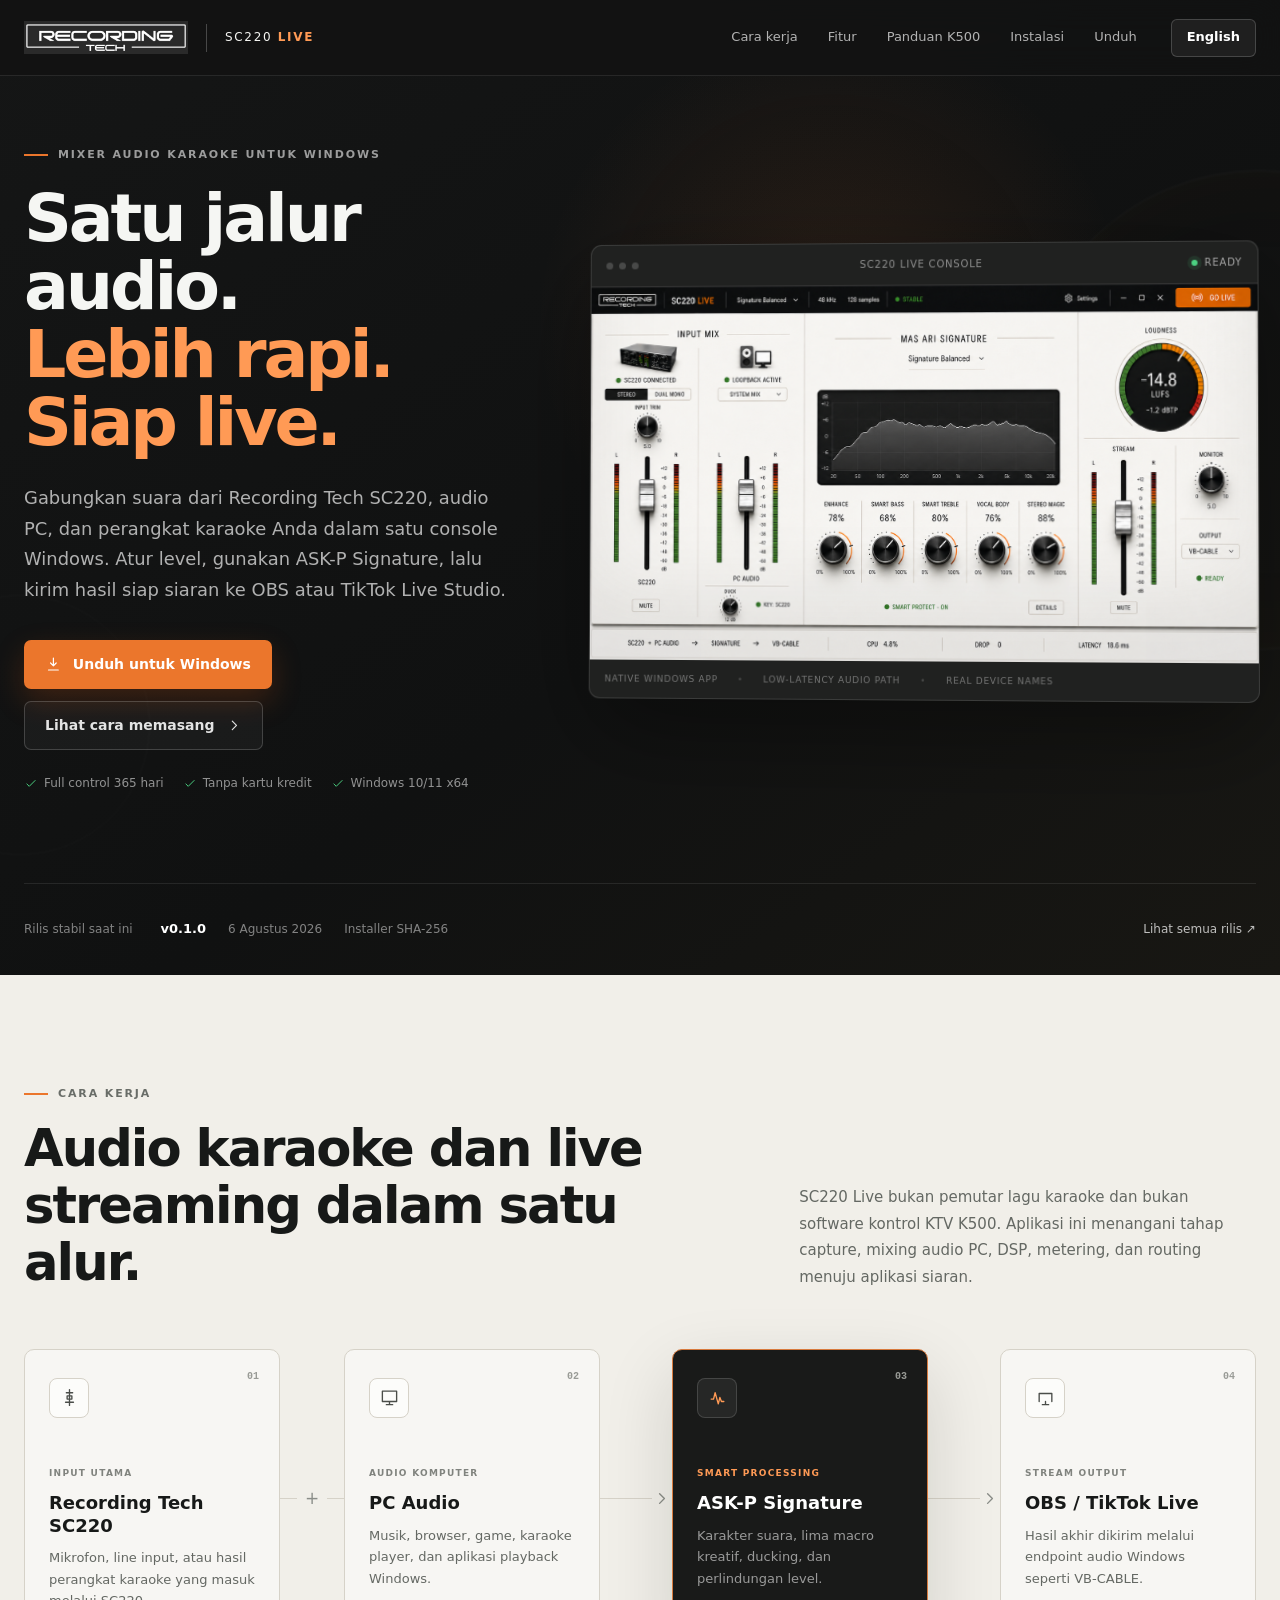
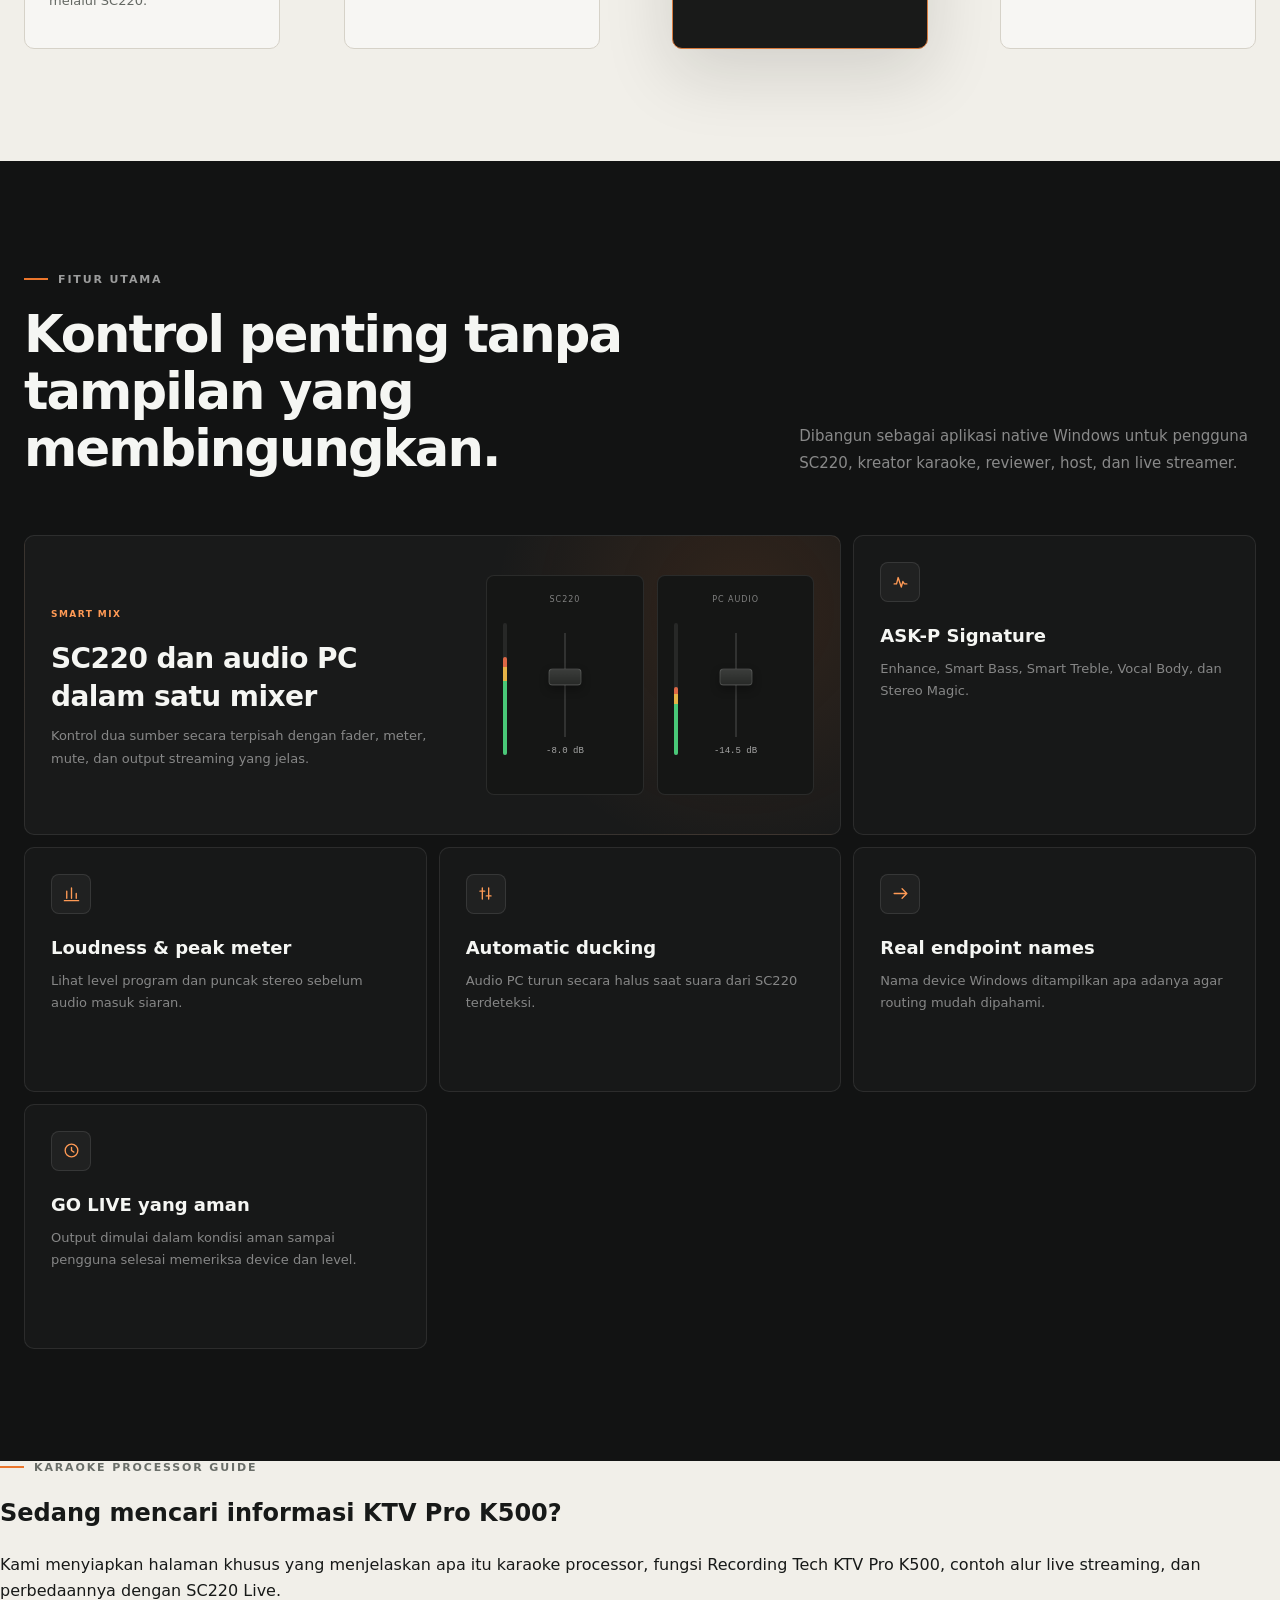
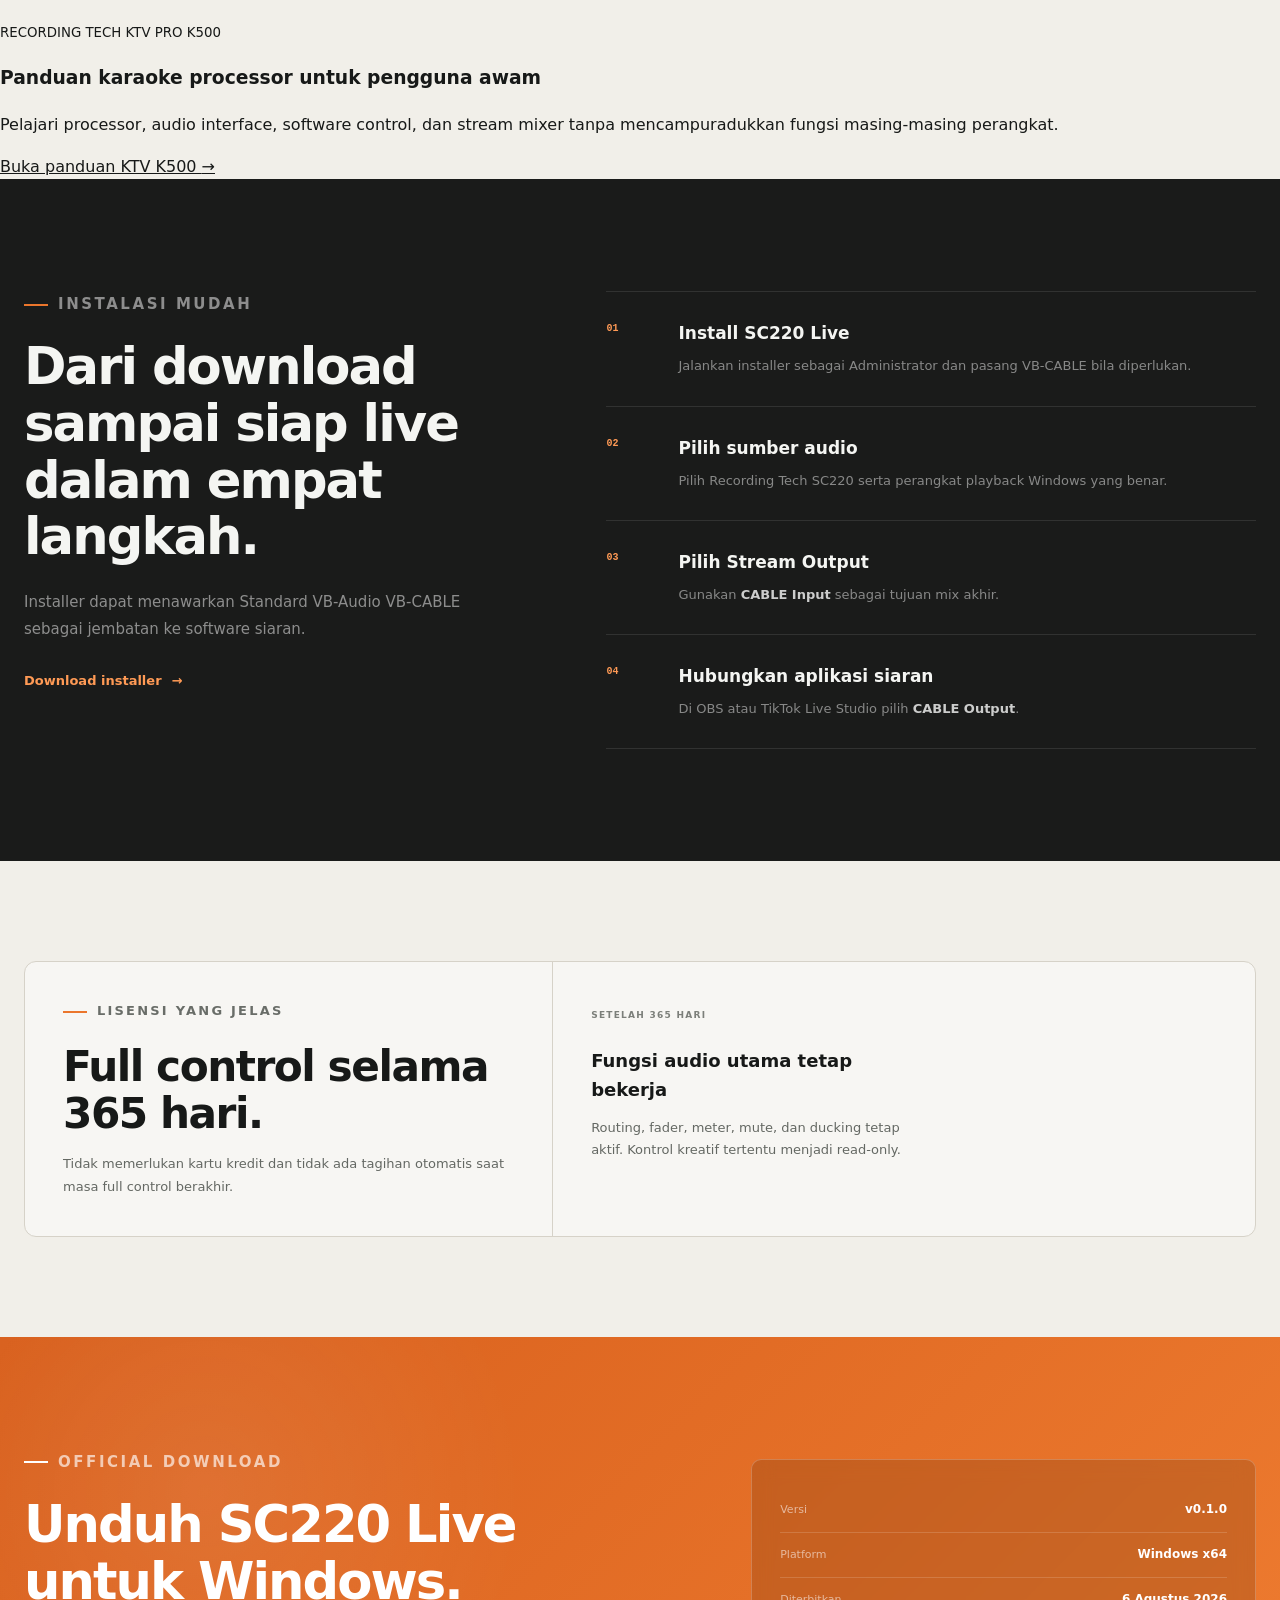
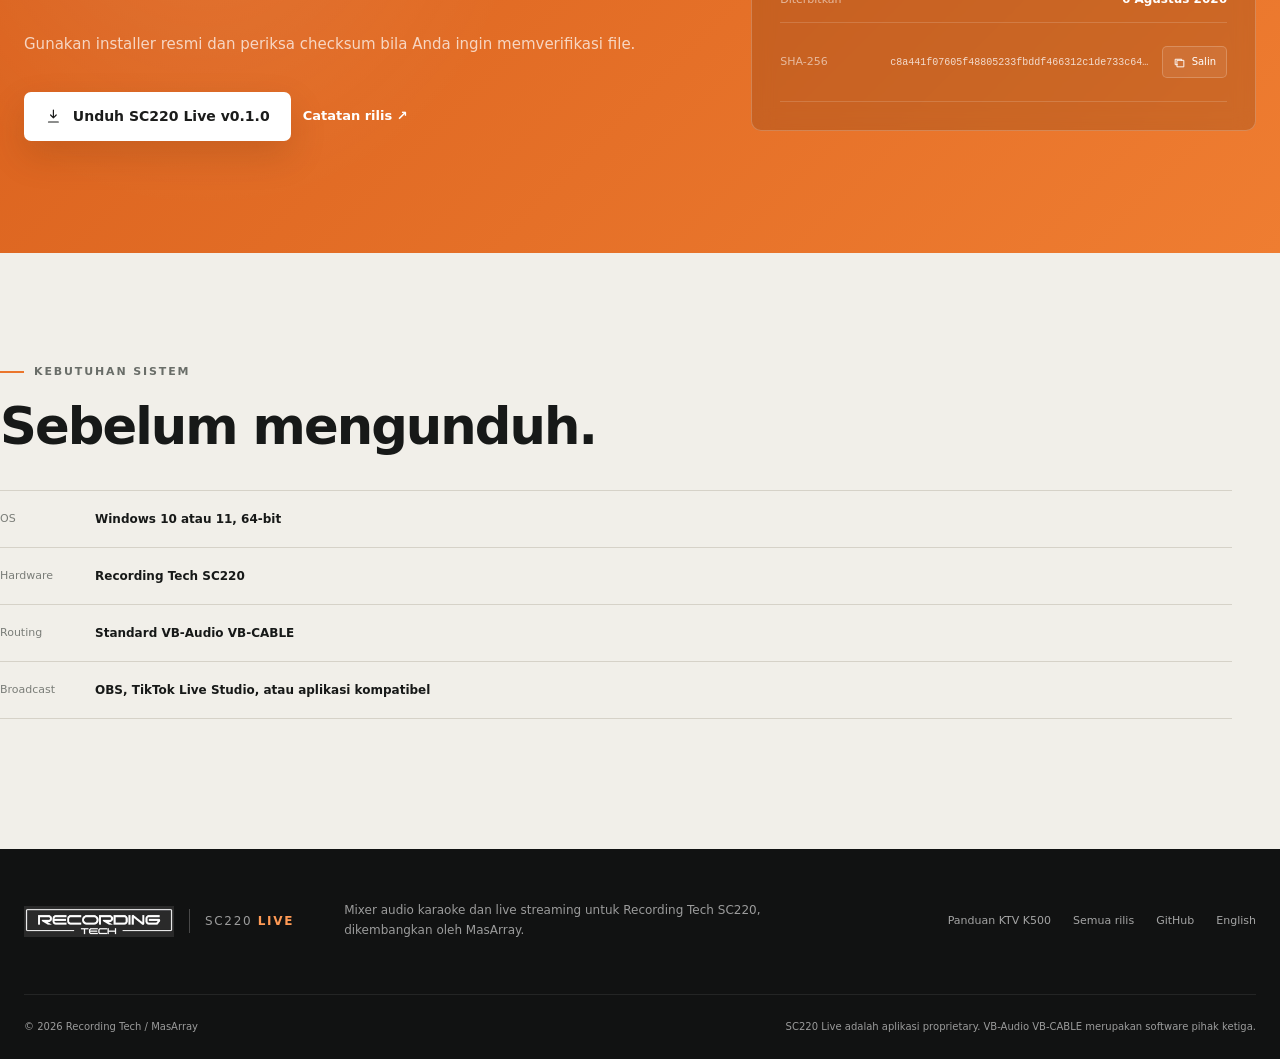
==== commit 24e363fb: "seo: optimize Indonesian landing page and add K500 topic cluster" ====
--- a/index.html
+++ b/index.html
@@ -2,200 +2,215 @@
 <html lang="id" data-release-source="latest.json">
 <head>
   <meta charset="utf-8">
-  <meta name="viewport" content="width=device-width, initial-scale=1">
+  <meta name="viewport" content="width=device-width,initial-scale=1">
   <meta name="color-scheme" content="dark light">
   <meta name="theme-color" content="#121313">
-  <meta name="description" content="SC220 Live menyatukan input Recording Tech SC220 dan audio PC, memprosesnya dengan ASK-P Signature, lalu mengirim hasil siap siaran ke OBS atau TikTok Live Studio.">
+  <meta name="robots" content="index,follow,max-image-preview:large,max-snippet:-1,max-video-preview:-1">
+  <title>SC220 Live – Mixer Audio Karaoke untuk Windows</title>
+  <meta name="description" content="Unduh SC220 Live untuk Recording Tech SC220. Gabungkan mikrofon, karaoke processor, dan audio PC dengan ASK-P Signature untuk OBS atau TikTok Live Studio.">
   <link rel="canonical" href="https://masarray.github.io/sc220-download/">
   <link rel="alternate" hreflang="id" href="https://masarray.github.io/sc220-download/">
   <link rel="alternate" hreflang="en" href="https://masarray.github.io/sc220-download/en/">
   <link rel="alternate" hreflang="x-default" href="https://masarray.github.io/sc220-download/">
+  <link rel="sitemap" type="application/xml" href="https://masarray.github.io/sc220-download/sitemap.xml">
+  <link rel="icon" href="favicon.svg" type="image/svg+xml">
+  <link rel="manifest" href="site.webmanifest">
+
   <meta property="og:type" content="website">
-  <meta property="og:title" content="SC220 Live — Audio console untuk live streaming">
-  <meta property="og:description" content="Mix SC220 dan audio PC dalam satu aplikasi Windows yang sederhana, aman, dan siap siaran.">
-  <meta property="og:image" content="https://masarray.github.io/sc220-download/sc220-live-console.png">
+  <meta property="og:site_name" content="SC220 Live">
+  <meta property="og:url" content="https://masarray.github.io/sc220-download/">
+  <meta property="og:title" content="SC220 Live – Mixer Audio Karaoke untuk Windows">
+  <meta property="og:description" content="Satukan Recording Tech SC220, karaoke processor, dan audio PC menjadi audio siap siaran untuk OBS dan TikTok Live Studio.">
+  <meta property="og:image" content="https://masarray.github.io/sc220-download/og-sc220-id.png">
+  <meta property="og:image:secure_url" content="https://masarray.github.io/sc220-download/og-sc220-id.png">
+  <meta property="og:image:type" content="image/png">
+  <meta property="og:image:width" content="1200">
+  <meta property="og:image:height" content="630">
+  <meta property="og:image:alt" content="SC220 Live mixer audio karaoke dan live streaming untuk Windows">
   <meta property="og:locale" content="id_ID">
+  <meta property="og:locale:alternate" content="en_US">
+
   <meta name="twitter:card" content="summary_large_image">
-  <title>SC220 Live — Suara rapi, siap siaran</title>
+  <meta name="twitter:title" content="SC220 Live – Mixer Audio Karaoke untuk Windows">
+  <meta name="twitter:description" content="Recording Tech SC220 + audio PC + ASK-P Signature untuk OBS dan TikTok Live Studio.">
+  <meta name="twitter:image" content="https://masarray.github.io/sc220-download/og-sc220-id.png">
+  <meta name="twitter:image:alt" content="SC220 Live mixer audio karaoke dan live streaming untuk Windows">
+
   <link rel="stylesheet" href="styles.css">
+  <link rel="stylesheet" href="seo.css">
   <script type="application/ld+json">
   {
-    "@context": "https://schema.org",
-    "@type": "SoftwareApplication",
-    "name": "SC220 Live",
-    "applicationCategory": "MultimediaApplication",
-    "operatingSystem": "Windows 10, Windows 11",
-    "description": "Native Windows audio console untuk Recording Tech SC220, audio PC, ASK-P Signature processing, dan output ke aplikasi live streaming."
+    "@context":"https://schema.org",
+    "@graph":[
+      {
+        "@type":"WebSite",
+        "@id":"https://masarray.github.io/sc220-download/#website",
+        "url":"https://masarray.github.io/sc220-download/",
+        "name":"SC220 Live",
+        "alternateName":["SC220 Live Download","MasArray SC220 Live"],
+        "inLanguage":["id-ID","en-US"],
+        "publisher":{"@id":"https://masarray.github.io/sc220-download/#organization"}
+      },
+      {
+        "@type":"Organization",
+        "@id":"https://masarray.github.io/sc220-download/#organization",
+        "name":"MasArray / Recording Tech",
+        "url":"https://masarray.github.io/sc220-download/",
+        "logo":{"@type":"ImageObject","url":"https://masarray.github.io/sc220-download/recording-tech-logo.png"}
+      },
+      {
+        "@type":"SoftwareApplication",
+        "@id":"https://masarray.github.io/sc220-download/#software",
+        "name":"SC220 Live",
+        "url":"https://masarray.github.io/sc220-download/",
+        "downloadUrl":"https://github.com/masarray/sc220-download/releases",
+        "image":"https://masarray.github.io/sc220-download/og-sc220-id.png",
+        "screenshot":"https://masarray.github.io/sc220-download/sc220-live-console.png",
+        "applicationCategory":"MultimediaApplication",
+        "applicationSubCategory":"Audio mixer and live-streaming console",
+        "operatingSystem":"Windows 10, Windows 11",
+        "availableOnDevice":"Recording Tech SC220",
+        "inLanguage":"id-ID",
+        "description":"Aplikasi Windows untuk menggabungkan input Recording Tech SC220 dan audio PC, memproses audio dengan ASK-P Signature, lalu mengirim hasil ke OBS atau TikTok Live Studio.",
+        "featureList":[
+          "SC220 and PC audio mixing",
+          "ASK-P Signature DSP",
+          "Automatic PC audio ducking",
+          "Loudness and peak metering",
+          "VB-CABLE stream output"
+        ],
+        "publisher":{"@id":"https://masarray.github.io/sc220-download/#organization"}
+      }
+    ]
   }
   </script>
 </head>
 <body>
-  <a class="skip-link" href="#content">Lewati ke isi utama</a>
-
-  <header class="site-header" data-header>
-    <div class="nav-shell">
-      <a class="brand" href="#top" aria-label="SC220 Live, kembali ke atas">
-        <img src="recording-tech-logo.png" width="190" height="51" alt="Recording Tech">
-        <span class="brand-divider" aria-hidden="true"></span>
-        <span class="brand-product">SC220 <b>LIVE</b></span>
-      </a>
-      <nav class="desktop-nav" aria-label="Navigasi utama">
-        <a href="#cara-kerja">Cara kerja</a>
-        <a href="#fitur">Fitur</a>
-        <a href="#instalasi">Instalasi</a>
-        <a href="#faq">FAQ</a>
-        <a href="#download">Unduh</a>
-      </nav>
-      <a class="header-download" href="en/" lang="en" aria-label="Open the English version">English</a>
+<a class="skip-link" href="#content">Lewati ke isi utama</a>
+<header class="site-header" data-header>
+  <div class="nav-shell">
+    <a class="brand" href="#top" aria-label="SC220 Live, kembali ke atas">
+      <img src="recording-tech-logo.png" width="190" height="51" alt="Recording Tech">
+      <span class="brand-divider" aria-hidden="true"></span><span class="brand-product">SC220 <b>LIVE</b></span>
+    </a>
+    <nav class="desktop-nav" aria-label="Navigasi utama">
+      <a href="#cara-kerja">Cara kerja</a><a href="#fitur">Fitur</a>
+      <a href="ktv-k500-karaoke-processor/">Panduan K500</a><a href="#instalasi">Instalasi</a><a href="#download">Unduh</a>
+    </nav>
+    <a class="header-download" href="en/" lang="en" aria-label="Open English version">English</a>
+  </div>
+</header>
+
+<main id="content">
+<section class="hero" id="top">
+  <div class="ambient ambient-one" aria-hidden="true"></div><div class="ambient ambient-two" aria-hidden="true"></div>
+  <div class="hero-shell">
+    <div class="hero-copy">
+      <p class="kicker"><span></span> MIXER AUDIO KARAOKE UNTUK WINDOWS</p>
+      <h1>Satu jalur audio.<br><em>Lebih rapi. Siap live.</em></h1>
+      <p class="hero-lead">Gabungkan suara dari Recording Tech SC220, audio PC, dan perangkat karaoke Anda dalam satu console Windows. Atur level, gunakan ASK-P Signature, lalu kirim hasil siap siaran ke OBS atau TikTok Live Studio.</p>
+      <div class="hero-actions">
+        <a class="button button-primary" data-download-link href="https://github.com/masarray/sc220-download/releases"><svg aria-hidden="true" viewBox="0 0 24 24"><path d="M12 3v11m0 0 4-4m-4 4-4-4M5 20h14"/></svg><span>Unduh untuk Windows</span></a>
+        <a class="button button-secondary" href="#instalasi">Lihat cara memasang <svg aria-hidden="true" viewBox="0 0 24 24"><path d="m9 18 6-6-6-6"/></svg></a>
+      </div>
+      <div class="hero-trust" aria-label="Informasi utama">
+        <span><svg aria-hidden="true" viewBox="0 0 24 24"><path d="m5 12 4 4L19 6"/></svg> Full control 365 hari</span><span><svg aria-hidden="true" viewBox="0 0 24 24"><path d="m5 12 4 4L19 6"/></svg> Tanpa kartu kredit</span><span><svg aria-hidden="true" viewBox="0 0 24 24"><path d="m5 12 4 4L19 6"/></svg> Windows 10/11 x64</span>
+      </div>
     </div>
-  </header>
-
-  <main id="content">
-    <section class="hero" id="top">
-      <div class="ambient ambient-one" aria-hidden="true"></div>
-      <div class="ambient ambient-two" aria-hidden="true"></div>
-      <div class="hero-shell">
-        <div class="hero-copy">
-          <p class="kicker"><span></span> AUDIO CONSOLE UNTUK WINDOWS</p>
-          <h1>Satu jalur audio.<br><em>Lebih rapi. Siap live.</em></h1>
-          <p class="hero-lead">Gabungkan suara dari Recording Tech SC220 dan audio PC dalam satu aplikasi. Atur dengan mudah, dengarkan hasilnya, lalu kirim audio yang sudah siap ke OBS atau TikTok Live Studio.</p>
-          <div class="hero-actions">
-            <a class="button button-primary" data-download-link href="https://github.com/masarray/sc220-download/releases">
-              <svg aria-hidden="true" viewBox="0 0 24 24"><path d="M12 3v11m0 0 4-4m-4 4-4-4M5 20h14"/></svg>
-              <span>Unduh untuk Windows</span>
-            </a>
-            <a class="button button-secondary" href="#instalasi">Lihat cara memasang <svg aria-hidden="true" viewBox="0 0 24 24"><path d="m9 18 6-6-6-6"/></svg></a>
-          </div>
-          <div class="hero-trust" aria-label="Informasi utama">
-            <span><svg aria-hidden="true" viewBox="0 0 24 24"><path d="m5 12 4 4L19 6"/></svg> Full control 365 hari</span>
-            <span><svg aria-hidden="true" viewBox="0 0 24 24"><path d="m5 12 4 4L19 6"/></svg> Tanpa kartu kredit</span>
-            <span><svg aria-hidden="true" viewBox="0 0 24 24"><path d="m5 12 4 4L19 6"/></svg> Windows 10/11 x64</span>
-          </div>
-        </div>
-
-        <div class="product-stage">
-          <div class="stage-topline">
-            <div class="window-dots" aria-hidden="true"><i></i><i></i><i></i></div>
-            <span>SC220 Live Console</span>
-            <span class="live-status"><i></i> READY</span>
-          </div>
-          <div class="product-shot"><img src="sc220-live-console.png" width="1680" height="945" alt="Tampilan SC220 Live dengan input SC220, audio PC, DSP, meter, dan output streaming"></div>
-          <div class="stage-caption"><span>Native Windows app</span><span>Low-latency audio path</span><span>Real device names</span></div>
-        </div>
-      </div>
-
-      <div class="hero-bottom">
-        <p>Rilis stabil saat ini</p>
-        <div class="release-inline"><strong data-version>v0.1.0</strong><span data-published>6 Agustus 2026</span><span>Installer terverifikasi SHA-256</span></div>
-        <a href="https://github.com/masarray/sc220-download/releases" rel="noopener">Lihat semua rilis <span aria-hidden="true">↗</span></a>
-      </div>
-    </section>
-
-    <section class="plain-section intro" id="cara-kerja">
-      <div class="section-heading split-heading">
-        <div><p class="kicker dark"><span></span> CARA KERJA</p><h2>Yang biasanya rumit,<br>dibuat menjadi satu alur.</h2></div>
-        <p>Tidak perlu membuka banyak aplikasi audio. SC220 Live menyatukan sumber suara, pengaturan dasar, pemrosesan, meter, dan output siaran dalam satu tampilan.</p>
-      </div>
-      <div class="signal-flow" aria-label="Alur audio SC220 Live">
-        <article><div class="flow-number">01</div><div class="flow-icon"><svg aria-hidden="true" viewBox="0 0 24 24"><path d="M12 2v20M8 6h8M7 18h10M9 10h6v4H9z"/></svg></div><small>SUMBER UTAMA</small><h3>Recording Tech SC220</h3><p>Suara mikrofon atau line input dari perangkat SC220.</p></article>
-        <div class="flow-join" aria-hidden="true"><span></span><b>+</b><span></span></div>
-        <article><div class="flow-number">02</div><div class="flow-icon"><svg aria-hidden="true" viewBox="0 0 24 24"><rect x="3" y="4" width="18" height="13" rx="2"/><path d="M8 21h8M12 17v4"/></svg></div><small>SUMBER PENDAMPING</small><h3>Audio dari PC</h3><p>Musik, browser, game, atau aplikasi lain yang sedang diputar.</p></article>
-        <div class="flow-arrow" aria-hidden="true"><span></span><svg viewBox="0 0 24 24"><path d="m9 18 6-6-6-6"/></svg></div>
-        <article class="flow-highlight"><div class="flow-number">03</div><div class="flow-icon"><svg aria-hidden="true" viewBox="0 0 24 24"><path d="M4 14h3l2-8 4 14 2-8 2 5h3"/></svg></div><small>DIPROSES OTOMATIS</small><h3>ASK-P Signature</h3><p>Karakter suara, keseimbangan, dan perlindungan level dalam satu mesin DSP.</p></article>
-        <div class="flow-arrow" aria-hidden="true"><span></span><svg viewBox="0 0 24 24"><path d="m9 18 6-6-6-6"/></svg></div>
-        <article><div class="flow-number">04</div><div class="flow-icon"><svg aria-hidden="true" viewBox="0 0 24 24"><path d="M4 17V7a2 2 0 0 1 2-2h12a2 2 0 0 1 2 2v10M8 21h8M12 17v4"/><path d="m9 10 3-2 3 2v4l-3 2-3-2z"/></svg></div><small>SIAP DIGUNAKAN</small><h3>OBS atau TikTok Live</h3><p>Pilih CABLE Output sebagai sumber audio di aplikasi siaran.</p></article>
-      </div>
-    </section>
-
-    <section class="dark-section features" id="fitur">
-      <div class="section-heading split-heading">
-        <div><p class="kicker"><span></span> FITUR UTAMA</p><h2>Kontrol yang penting.<br>Tanpa membuat bingung.</h2></div>
-        <p>Setiap kontrol utama terhubung langsung ke mesin audio. Tampilan dibuat ringkas agar pengguna baru dapat memahami fungsi dasarnya tanpa harus menjadi teknisi audio.</p>
-      </div>
-      <div class="feature-grid">
-        <article class="feature-card feature-wide">
-          <div class="feature-copy"><span class="feature-tag">SMART MIX</span><h3>SC220 dan audio PC dalam satu mixer</h3><p>Atur volume mikrofon dan audio komputer secara terpisah. Meter langsung membantu Anda melihat sinyal sebelum masuk siaran.</p></div>
-          <div class="mini-mixer" aria-hidden="true"><div class="mini-channel"><small>SC220</small><i class="meter meter-a"></i><span></span><b>-8.0 dB</b></div><div class="mini-channel"><small>PC AUDIO</small><i class="meter meter-b"></i><span></span><b>-14.5 dB</b></div></div>
-        </article>
-        <article class="feature-card"><div class="feature-icon"><svg aria-hidden="true" viewBox="0 0 24 24"><path d="M4 15h3l2-8 4 12 2-7 2 3h3"/></svg></div><h3>ASK-P Signature</h3><p>Lima macro sederhana untuk Enhance, bass, treble, body vokal, dan stereo.</p></article>
-        <article class="feature-card"><div class="feature-icon"><svg aria-hidden="true" viewBox="0 0 24 24"><path d="M6 18V9m6 9V5m6 13v-6"/><path d="M3 21h18"/></svg></div><h3>Meter mudah dibaca</h3><p>Pantau loudness, peak, dan level stereo agar suara tidak terlalu kecil atau pecah.</p></article>
-        <article class="feature-card"><div class="feature-icon"><svg aria-hidden="true" viewBox="0 0 24 24"><path d="M8 5v14M16 5v14M5 9h6M13 15h6"/></svg></div><h3>Auto ducking</h3><p>Audio PC turun secara halus saat Anda berbicara, lalu kembali setelah selesai.</p></article>
-        <article class="feature-card"><div class="feature-icon"><svg aria-hidden="true" viewBox="0 0 24 24"><path d="M4 12h16M14 6l6 6-6 6"/></svg></div><h3>Output perangkat nyata</h3><p>Nama perangkat Windows ditampilkan apa adanya agar pilihan output lebih jelas.</p></article>
-        <article class="feature-card"><div class="feature-icon"><svg aria-hidden="true" viewBox="0 0 24 24"><path d="M4 12a8 8 0 1 0 16 0A8 8 0 0 0 4 12Z"/><path d="M12 8v4l3 2"/></svg></div><h3>Mulai dengan aman</h3><p>Periksa device dan level lebih dahulu, lalu tekan GO LIVE saat benar-benar siap.</p></article>
-        <article class="feature-card"><div class="feature-icon"><svg aria-hidden="true" viewBox="0 0 24 24"><path d="M4 14a8 8 0 0 1 16 0v5h-4v-5a4 4 0 0 0-8 0v5H4z"/></svg></div><h3>Monitor terpisah</h3><p>Dengarkan melalui speaker atau headphone fisik dengan perlindungan routing feedback.</p></article>
-      </div>
-    </section>
-
-    <section class="plain-section use-cases">
-      <div class="section-heading centered-heading"><p class="kicker dark"><span></span> DIBUAT UNTUK PENGGUNA NYATA</p><h2>Lebih sedikit mengurus routing.<br>Lebih banyak fokus pada isi siaran.</h2></div>
-      <div class="persona-grid">
-        <article><span>01</span><h3>Live streamer</h3><p>Gabungkan suara Anda, musik, game, dan browser dalam satu jalur yang konsisten.</p></article>
-        <article><span>02</span><h3>Kreator & reviewer</h3><p>Dapatkan level vokal yang lebih stabil saat demo produk, tutorial, atau presentasi.</p></article>
-        <article><span>03</span><h3>Host & edukator</h3><p>Biarkan musik latar turun otomatis saat berbicara agar pesan tetap terdengar jelas.</p></article>
-      </div>
-    </section>
-
-    <section class="setup-section" id="instalasi">
-      <div class="setup-shell">
-        <div class="setup-copy"><p class="kicker"><span></span> INSTALASI MUDAH</p><h2>Dari download sampai siap live dalam empat langkah.</h2><p>Installer menyediakan opsi memasang Standard VB-Audio VB-CABLE sebagai jembatan ke aplikasi siaran Anda.</p><a class="text-link" data-download-link href="https://github.com/masarray/sc220-download/releases">Download installer <span aria-hidden="true">→</span></a></div>
-        <ol class="setup-steps">
-          <li><span>01</span><div><h3>Install SC220 Live</h3><p>Jalankan installer sebagai Administrator. Pilih VB-CABLE bila belum tersedia.</p></div></li>
-          <li><span>02</span><div><h3>Pilih sumber audio</h3><p>Pilih Recording Tech SC220 untuk input utama dan perangkat playback Windows untuk PC Audio.</p></div></li>
-          <li><span>03</span><div><h3>Pilih Stream Output</h3><p>Gunakan <b>CABLE Input</b> pada SC220 Live sebagai tujuan hasil akhir.</p></div></li>
-          <li><span>04</span><div><h3>Hubungkan aplikasi siaran</h3><p>Di OBS atau TikTok Live Studio, tambahkan <b>CABLE Output</b> sebagai sumber audio.</p></div></li>
-        </ol>
-      </div>
-      <aside class="safety-note"><svg aria-hidden="true" viewBox="0 0 24 24"><path d="M12 3 3 7v5c0 5 3.8 8.2 9 9 5.2-.8 9-4 9-9V7z"/><path d="m8 12 2.5 2.5L16 9"/></svg><div><strong>Tips sebelum menekan GO LIVE</strong><p>Pilih semua perangkat, uji suara, dan pastikan meter tidak terus menyentuh area merah.</p></div></aside>
-    </section>
-
-    <section class="plain-section licence-section">
-      <div class="licence-card">
-        <div class="licence-main"><p class="kicker dark"><span></span> MULAI TANPA RIBET</p><h2>Gunakan semua kontrol selama 365 hari.</h2><p>Semua kontrol kreatif dapat digunakan selama satu tahun sejak pertama kali aplikasi dijalankan. Tidak perlu kartu kredit dan tidak ada tagihan otomatis.</p></div>
-        <div class="licence-after"><small>SETELAH 365 HARI</small><h3>Fungsi audio utama tetap bekerja</h3><p>Audio, routing, fader, meter, mute, dan ducking tetap aktif. Preset ASK-P dan lima macro kreatif menjadi read-only.</p></div>
-        <div class="licence-price"><small>TENANG UNTUK MENCOBA</small><h3>Tidak ada pembelian otomatis</h3><p>Unduh, pasang, dan evaluasi sesuai kebutuhan Anda. Opsi aktivasi tersedia di dalam aplikasi hanya saat Anda membutuhkannya.</p></div>
-      </div>
-    </section>
-
-    <section class="download-section" id="download">
-      <div class="download-shell">
-        <div class="download-copy"><p class="kicker"><span></span> OFFICIAL DOWNLOAD</p><h2>Siap membuat jalur audio live lebih sederhana?</h2><p>Unduh installer resmi untuk Windows 10 atau Windows 11 versi 64-bit.</p><div class="download-actions"><a class="button button-primary button-light" data-download-link href="https://github.com/masarray/sc220-download/releases"><svg aria-hidden="true" viewBox="0 0 24 24"><path d="M12 3v11m0 0 4-4m-4 4-4-4M5 20h14"/></svg><span>Unduh SC220 Live <b data-version>v0.1.0</b></span></a><a class="release-link" data-release-link href="https://github.com/masarray/sc220-download/releases">Catatan rilis <span aria-hidden="true">↗</span></a></div></div>
-        <div class="release-card">
-          <div class="release-row"><span>Versi</span><strong data-version>v0.1.0</strong></div>
-          <div class="release-row"><span>Platform</span><strong>Windows x64</strong></div>
-          <div class="release-row"><span>Diterbitkan</span><strong data-published>6 Agustus 2026</strong></div>
-          <div class="release-row release-hash"><span>SHA-256</span><code data-sha>c8a441f07605f48805233fbddf466312c1de733c647c95705317ad13ee2b7b04</code><button type="button" class="copy-button" data-copy-sha aria-label="Salin checksum SHA-256"><svg aria-hidden="true" viewBox="0 0 24 24"><rect x="8" y="8" width="12" height="12" rx="2"/><path d="M16 8V6a2 2 0 0 0-2-2H6a2 2 0 0 0-2 2v8a2 2 0 0 0 2 2h2"/></svg><span>Salin</span></button></div>
-          <p class="integrity-note">Checksum membantu memastikan file yang diunduh sama dengan file rilis resmi.</p>
-        </div>
-      </div>
-    </section>
-
-    <section class="plain-section requirements-faq" id="faq">
-      <div class="requirements">
-        <p class="kicker dark"><span></span> KEBUTUHAN SISTEM</p><h2>Sebelum mengunduh.</h2>
-        <ul><li><span>OS</span><strong>Windows 10 atau 11, 64-bit</strong></li><li><span>Hardware</span><strong>Recording Tech SC220</strong></li><li><span>Routing</span><strong>Standard VB-Audio VB-CABLE</strong></li><li><span>Aplikasi</span><strong>OBS, TikTok Live Studio, atau software kompatibel</strong></li></ul>
-        <div class="smartscreen"><svg aria-hidden="true" viewBox="0 0 24 24"><path d="M12 3 3 7v5c0 5 3.8 8.2 9 9 5.2-.8 9-4 9-9V7z"/><path d="M12 8v5m0 3h.01"/></svg><p><b>Windows SmartScreen:</b> versi awal dapat menampilkan peringatan “unknown publisher” sampai sertifikat code-signing khusus tersedia. Unduh hanya dari halaman resmi ini dan cocokkan SHA-256.</p></div>
-      </div>
-      <div class="faq">
-        <p class="kicker dark"><span></span> PERTANYAAN UMUM</p><h2>Jawaban singkat.</h2>
-        <details><summary>Apakah SC220 Live bisa langsung dicoba?</summary><p>Ya. Semua kontrol kreatif tersedia selama 365 hari tanpa kartu kredit. Setelah itu fungsi audio utama tetap berjalan.</p></details>
-        <details><summary>Apakah harus memakai OBS?</summary><p>Tidak. Aplikasi lain yang dapat menerima perangkat audio Windows juga dapat digunakan, termasuk TikTok Live Studio.</p></details>
-        <details><summary>Apa fungsi VB-CABLE?</summary><p>VB-CABLE membawa hasil audio dari SC220 Live ke aplikasi siaran. Pada SC220 Live pilih CABLE Input, lalu di aplikasi siaran pilih CABLE Output.</p></details>
-        <details><summary>Apakah internet harus selalu aktif?</summary><p>Tidak untuk pemrosesan audio normal. Internet diperlukan saat mengunduh dan mungkin diperlukan untuk aktivasi opsional.</p></details>
-        <details><summary>Mengapa audio PC turun saat saya berbicara?</summary><p>Itu adalah fitur ducking agar suara Anda tetap jelas di atas musik atau audio dari komputer.</p></details>
-      </div>
-    </section>
-  </main>
-
-  <footer class="site-footer">
-    <div class="footer-top">
-      <a class="brand footer-brand" href="#top"><img src="recording-tech-logo.png" width="190" height="51" alt="Recording Tech"><span class="brand-divider" aria-hidden="true"></span><span class="brand-product">SC220 <b>LIVE</b></span></a>
-      <p>Audio console resmi untuk Recording Tech SC220, dikembangkan oleh MasArray.</p>
-      <div class="footer-links"><a href="en/" lang="en">English version</a><a href="https://github.com/masarray/sc220-download/releases">Semua rilis</a><a data-release-link href="https://github.com/masarray/sc220-download/releases">Catatan rilis</a><a href="https://github.com/masarray/sc220-download">GitHub</a></div>
+    <div class="product-stage">
+      <div class="stage-topline"><div class="window-dots" aria-hidden="true"><i></i><i></i><i></i></div><span>SC220 Live Console</span><span class="live-status"><i></i> READY</span></div>
+      <div class="product-shot"><img src="sc220-live-console.png" width="1680" height="945" alt="Tampilan SC220 Live dengan input SC220, audio PC, DSP, meter, dan output streaming"></div>
+      <div class="stage-caption"><span>Native Windows app</span><span>Low-latency audio path</span><span>Real device names</span></div>
     </div>
-    <div class="footer-bottom"><span>© <span data-year>2026</span> Recording Tech / MasArray</span><span>SC220 Live adalah aplikasi proprietary. VB-Audio VB-CABLE tetap merupakan software pihak ketiga dengan ketentuannya sendiri.</span></div>
-  </footer>
-
-  <div class="toast" data-toast role="status" aria-live="polite">Checksum disalin</div>
-  <script src="app.js" defer></script>
+  </div>
+  <div class="hero-bottom"><p>Rilis stabil saat ini</p><div class="release-inline"><strong data-version>v0.1.0</strong><span data-published>6 Agustus 2026</span><span>Installer SHA-256</span></div><a href="https://github.com/masarray/sc220-download/releases">Lihat semua rilis <span aria-hidden="true">↗</span></a></div>
+</section>
+
+<section class="plain-section intro" id="cara-kerja">
+  <div class="section-heading split-heading">
+    <div><p class="kicker dark"><span></span> CARA KERJA</p><h2>Audio karaoke dan live streaming dalam satu alur.</h2></div>
+    <p>SC220 Live bukan pemutar lagu karaoke dan bukan software kontrol KTV K500. Aplikasi ini menangani tahap capture, mixing audio PC, DSP, metering, dan routing menuju aplikasi siaran.</p>
+  </div>
+  <div class="signal-flow" aria-label="Alur audio SC220 Live">
+    <article><div class="flow-number">01</div><div class="flow-icon"><svg aria-hidden="true" viewBox="0 0 24 24"><path d="M12 2v20M8 6h8M7 18h10M9 10h6v4H9z"/></svg></div><small>INPUT UTAMA</small><h3>Recording Tech SC220</h3><p>Mikrofon, line input, atau hasil perangkat karaoke yang masuk melalui SC220.</p></article>
+    <div class="flow-join" aria-hidden="true"><span></span><b>+</b><span></span></div>
+    <article><div class="flow-number">02</div><div class="flow-icon"><svg aria-hidden="true" viewBox="0 0 24 24"><path d="M3 4h18v13H3zM8 21h8M12 17v4"/></svg></div><small>AUDIO KOMPUTER</small><h3>PC Audio</h3><p>Musik, browser, game, karaoke player, dan aplikasi playback Windows.</p></article>
+    <div class="flow-arrow" aria-hidden="true"><span></span><svg aria-hidden="true" viewBox="0 0 24 24"><path d="m9 18 6-6-6-6"/></svg></div>
+    <article class="flow-highlight"><div class="flow-number">03</div><div class="flow-icon"><svg aria-hidden="true" viewBox="0 0 24 24"><path d="M4 14h3l2-8 4 14 2-8 2 5h3"/></svg></div><small>SMART PROCESSING</small><h3>ASK-P Signature</h3><p>Karakter suara, lima macro kreatif, ducking, dan perlindungan level.</p></article>
+    <div class="flow-arrow" aria-hidden="true"><span></span><svg aria-hidden="true" viewBox="0 0 24 24"><path d="m9 18 6-6-6-6"/></svg></div>
+    <article><div class="flow-number">04</div><div class="flow-icon"><svg aria-hidden="true" viewBox="0 0 24 24"><path d="M4 17V7h16v10M8 21h8M12 17v4"/></svg></div><small>STREAM OUTPUT</small><h3>OBS / TikTok Live</h3><p>Hasil akhir dikirim melalui endpoint audio Windows seperti VB-CABLE.</p></article>
+  </div>
+</section>
+
+<section class="dark-section features" id="fitur">
+  <div class="section-heading split-heading">
+    <div><p class="kicker"><span></span> FITUR UTAMA</p><h2>Kontrol penting tanpa tampilan yang membingungkan.</h2></div>
+    <p>Dibangun sebagai aplikasi native Windows untuk pengguna SC220, kreator karaoke, reviewer, host, dan live streamer.</p>
+  </div>
+  <div class="feature-grid">
+    <article class="feature-card feature-wide"><div class="feature-copy"><span class="feature-tag">SMART MIX</span><h3>SC220 dan audio PC dalam satu mixer</h3><p>Kontrol dua sumber secara terpisah dengan fader, meter, mute, dan output streaming yang jelas.</p></div><div class="mini-mixer" aria-hidden="true"><div class="mini-channel"><small>SC220</small><i class="meter meter-a"></i><span></span><b>-8.0 dB</b></div><div class="mini-channel"><small>PC AUDIO</small><i class="meter meter-b"></i><span></span><b>-14.5 dB</b></div></div></article>
+    <article class="feature-card"><div class="feature-icon"><svg aria-hidden="true" viewBox="0 0 24 24"><path d="M4 15h3l2-8 4 12 2-7 2 3h3"/></svg></div><h3>ASK-P Signature</h3><p>Enhance, Smart Bass, Smart Treble, Vocal Body, dan Stereo Magic.</p></article>
+    <article class="feature-card"><div class="feature-icon"><svg aria-hidden="true" viewBox="0 0 24 24"><path d="M6 18V9m6 9V5m6 13v-6M3 21h18"/></svg></div><h3>Loudness & peak meter</h3><p>Lihat level program dan puncak stereo sebelum audio masuk siaran.</p></article>
+    <article class="feature-card"><div class="feature-icon"><svg aria-hidden="true" viewBox="0 0 24 24"><path d="M8 5v14M16 5v14M5 9h6M13 15h6"/></svg></div><h3>Automatic ducking</h3><p>Audio PC turun secara halus saat suara dari SC220 terdeteksi.</p></article>
+    <article class="feature-card"><div class="feature-icon"><svg aria-hidden="true" viewBox="0 0 24 24"><path d="M4 12h16M14 6l6 6-6 6"/></svg></div><h3>Real endpoint names</h3><p>Nama device Windows ditampilkan apa adanya agar routing mudah dipahami.</p></article>
+    <article class="feature-card"><div class="feature-icon"><svg aria-hidden="true" viewBox="0 0 24 24"><path d="M4 12a8 8 0 1 0 16 0 8 8 0 0 0-16 0M12 8v4l3 2"/></svg></div><h3>GO LIVE yang aman</h3><p>Output dimulai dalam kondisi aman sampai pengguna selesai memeriksa device dan level.</p></article>
+  </div>
+</section>
+
+<section class="topic-section" aria-labelledby="k500-topic">
+  <div class="topic-shell">
+    <div class="topic-copy"><p class="kicker dark"><span></span> KARAOKE PROCESSOR GUIDE</p><h2 id="k500-topic">Sedang mencari informasi KTV Pro K500?</h2><p>Kami menyiapkan halaman khusus yang menjelaskan apa itu karaoke processor, fungsi Recording Tech KTV Pro K500, contoh alur live streaming, dan perbedaannya dengan SC220 Live.</p></div>
+    <article class="topic-card"><small>RECORDING TECH KTV PRO K500</small><h3>Panduan karaoke processor untuk pengguna awam</h3><p>Pelajari processor, audio interface, software control, dan stream mixer tanpa mencampuradukkan fungsi masing-masing perangkat.</p><a href="ktv-k500-karaoke-processor/">Buka panduan KTV K500 <span aria-hidden="true">→</span></a></article>
+  </div>
+</section>
+
+<section class="setup-section" id="instalasi">
+  <div class="setup-shell">
+    <div class="setup-copy"><p class="kicker"><span></span> INSTALASI MUDAH</p><h2>Dari download sampai siap live dalam empat langkah.</h2><p>Installer dapat menawarkan Standard VB-Audio VB-CABLE sebagai jembatan ke software siaran.</p><a class="text-link" data-download-link href="https://github.com/masarray/sc220-download/releases">Download installer <span aria-hidden="true">→</span></a></div>
+    <ol class="setup-steps">
+      <li><span>01</span><div><h3>Install SC220 Live</h3><p>Jalankan installer sebagai Administrator dan pasang VB-CABLE bila diperlukan.</p></div></li>
+      <li><span>02</span><div><h3>Pilih sumber audio</h3><p>Pilih Recording Tech SC220 serta perangkat playback Windows yang benar.</p></div></li>
+      <li><span>03</span><div><h3>Pilih Stream Output</h3><p>Gunakan <b>CABLE Input</b> sebagai tujuan mix akhir.</p></div></li>
+      <li><span>04</span><div><h3>Hubungkan aplikasi siaran</h3><p>Di OBS atau TikTok Live Studio pilih <b>CABLE Output</b>.</p></div></li>
+    </ol>
+  </div>
+</section>
+
+<section class="plain-section licence-section">
+  <div class="licence-card">
+    <div class="licence-main"><p class="kicker dark"><span></span> LISENSI YANG JELAS</p><h2>Full control selama 365 hari.</h2><p>Tidak memerlukan kartu kredit dan tidak ada tagihan otomatis saat masa full control berakhir.</p></div>
+    <div class="licence-after"><small>SETELAH 365 HARI</small><h3>Fungsi audio utama tetap bekerja</h3><p>Routing, fader, meter, mute, dan ducking tetap aktif. Kontrol kreatif tertentu menjadi read-only.</p></div>
+  </div>
+</section>
+
+<section class="download-section" id="download">
+  <div class="download-shell">
+    <div class="download-copy"><p class="kicker"><span></span> OFFICIAL DOWNLOAD</p><h2>Unduh SC220 Live untuk Windows.</h2><p>Gunakan installer resmi dan periksa checksum bila Anda ingin memverifikasi file.</p><div class="download-actions"><a class="button button-primary button-light" data-download-link href="https://github.com/masarray/sc220-download/releases"><svg aria-hidden="true" viewBox="0 0 24 24"><path d="M12 3v11m0 0 4-4m-4 4-4-4M5 20h14"/></svg><span>Unduh SC220 Live <b data-version>v0.1.0</b></span></a><a class="release-link" data-release-link href="https://github.com/masarray/sc220-download/releases">Catatan rilis <span aria-hidden="true">↗</span></a></div></div>
+    <div class="release-card">
+      <div class="release-row"><span>Versi</span><strong data-version>v0.1.0</strong></div>
+      <div class="release-row"><span>Platform</span><strong>Windows x64</strong></div>
+      <div class="release-row"><span>Diterbitkan</span><strong data-published>6 Agustus 2026</strong></div>
+      <div class="release-row release-hash"><span>SHA-256</span><code data-sha>c8a441f07605f48805233fbddf466312c1de733c647c95705317ad13ee2b7b04</code><button type="button" class="copy-button" data-copy-sha aria-label="Salin checksum SHA-256"><svg aria-hidden="true" viewBox="0 0 24 24"><path d="M8 8h12v12H8zM16 8V6H4v10h4"/></svg><span>Salin</span></button></div>
+    </div>
+  </div>
+</section>
+
+<section class="plain-section requirements-faq" id="faq">
+  <div class="requirements"><p class="kicker dark"><span></span> KEBUTUHAN SISTEM</p><h2>Sebelum mengunduh.</h2><ul><li><span>OS</span><strong>Windows 10 atau 11, 64-bit</strong></li><li><span>Hardware</span><strong>Recording Tech SC220</strong></li><li><span>Routing</span><strong>Standard VB-Audio VB-CABLE</strong></li><li><span>Broadcast</span><strong>OBS, TikTok Live Studio, atau aplikasi kompatibel</strong></li></ul></div>
+  <div class="faq"><p class="kicker dark"><span></span> PERTANYAAN UMUM</p><h2>Jawaban singkat.</h2>
+    <details><summary>Apakah SC220 Live software karaoke?</summary><p>SC220 Live adalah mixer dan audio console untuk live streaming. Aplikasi ini tidak mengelola katalog lagu atau menampilkan lirik karaoke.</p></details>
+    <details><summary>Apakah SC220 Live software kontrol KTV Pro K500?</summary><p>Tidak. KTV K500 adalah karaoke processor terpisah. Baca <a href="ktv-k500-karaoke-processor/">panduan KTV K500</a> untuk memahami pembagian fungsinya.</p></details>
+    <details><summary>Apakah harus memakai OBS?</summary><p>Tidak. Aplikasi Windows lain yang menerima endpoint audio dapat digunakan.</p></details>
+    <details><summary>Apa fungsi VB-CABLE?</summary><p>VB-CABLE membawa hasil mix dari SC220 Live menuju aplikasi siaran.</p></details>
+  </div>
+</section>
+</main>
+
+<footer class="site-footer">
+  <div class="footer-top"><a class="brand footer-brand" href="#top"><img src="recording-tech-logo.png" width="190" height="51" alt="Recording Tech"><span class="brand-divider"></span><span class="brand-product">SC220 <b>LIVE</b></span></a><p>Mixer audio karaoke dan live streaming untuk Recording Tech SC220, dikembangkan oleh MasArray.</p><div class="footer-links"><a href="ktv-k500-karaoke-processor/">Panduan KTV K500</a><a href="https://github.com/masarray/sc220-download/releases">Semua rilis</a><a href="https://github.com/masarray/sc220-download">GitHub</a><a href="en/" lang="en">English</a></div></div>
+  <div class="footer-bottom"><span>© <span data-year>2026</span> Recording Tech / MasArray</span><span>SC220 Live adalah aplikasi proprietary. VB-Audio VB-CABLE merupakan software pihak ketiga.</span></div>
+</footer>
+<div class="toast" data-toast role="status" aria-live="polite">Checksum disalin</div>
+<script src="app.js" defer></script>
 </body>
-</html>+</html>
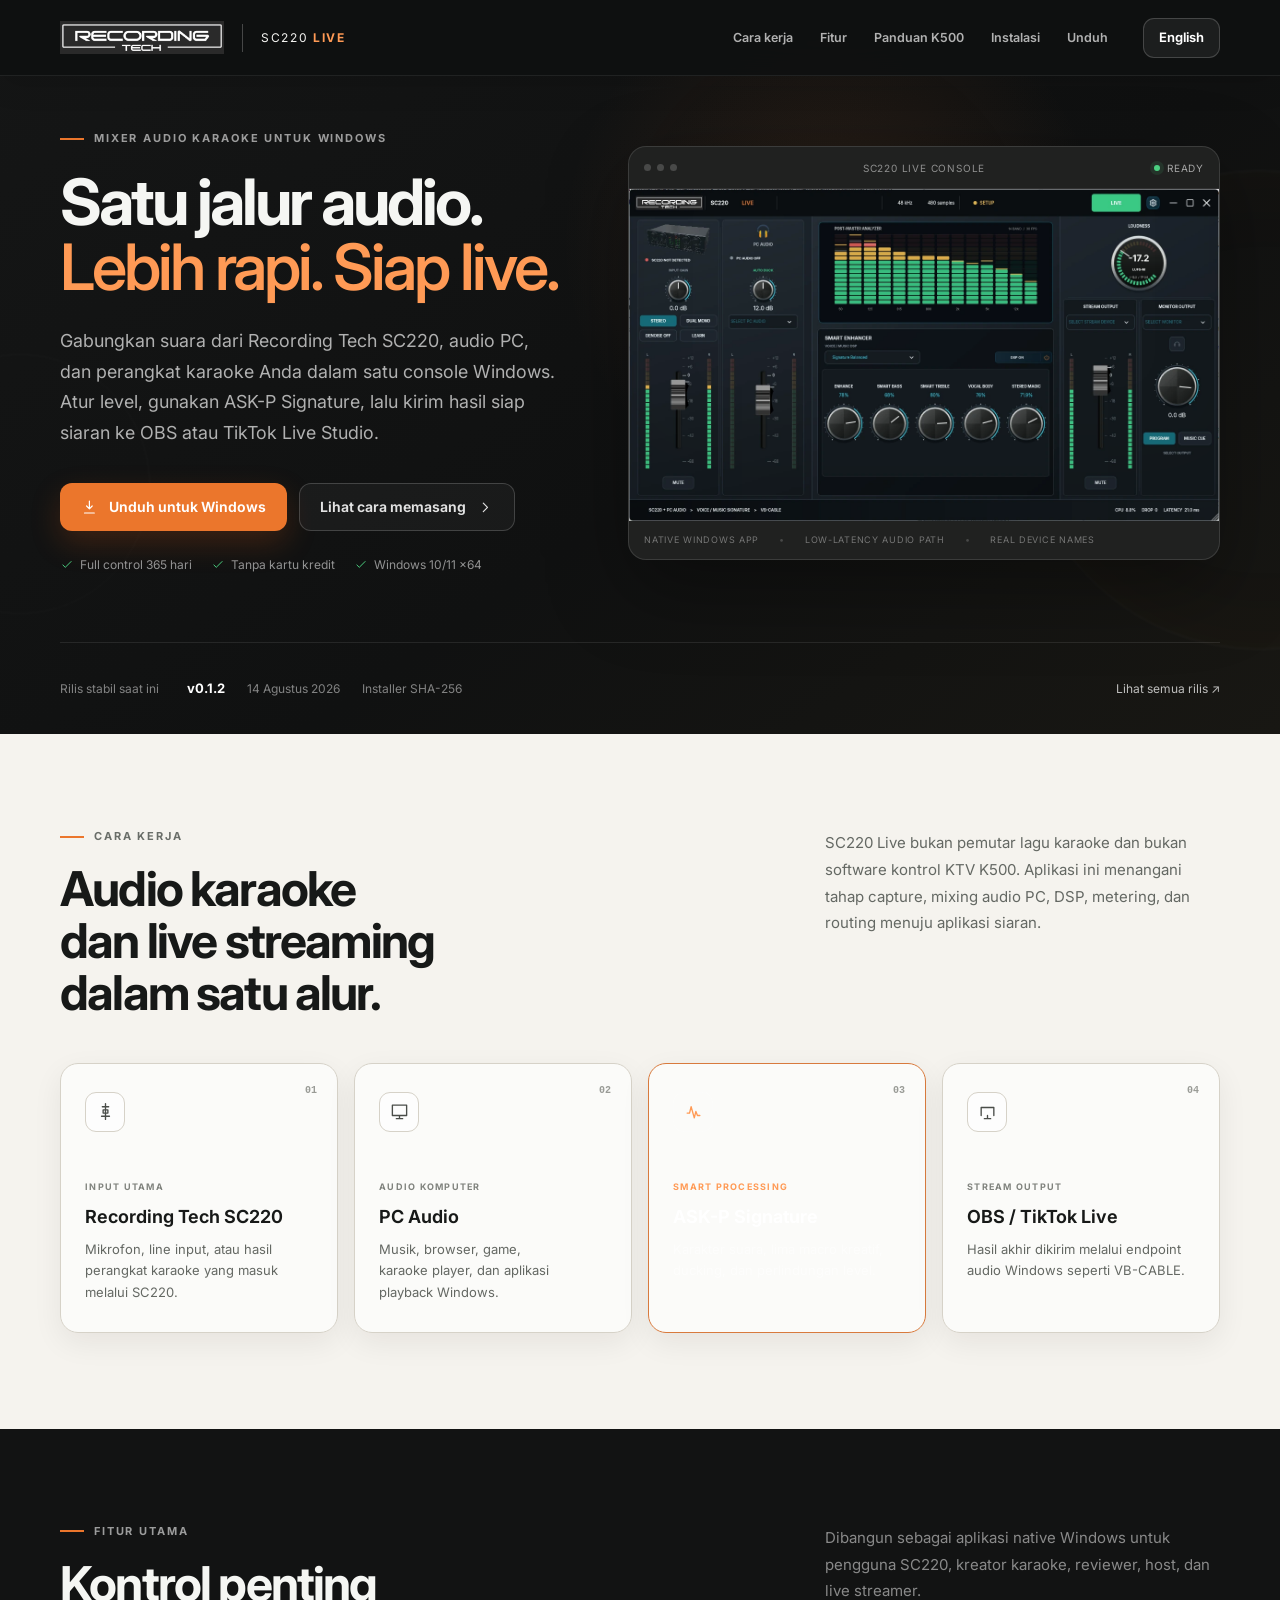
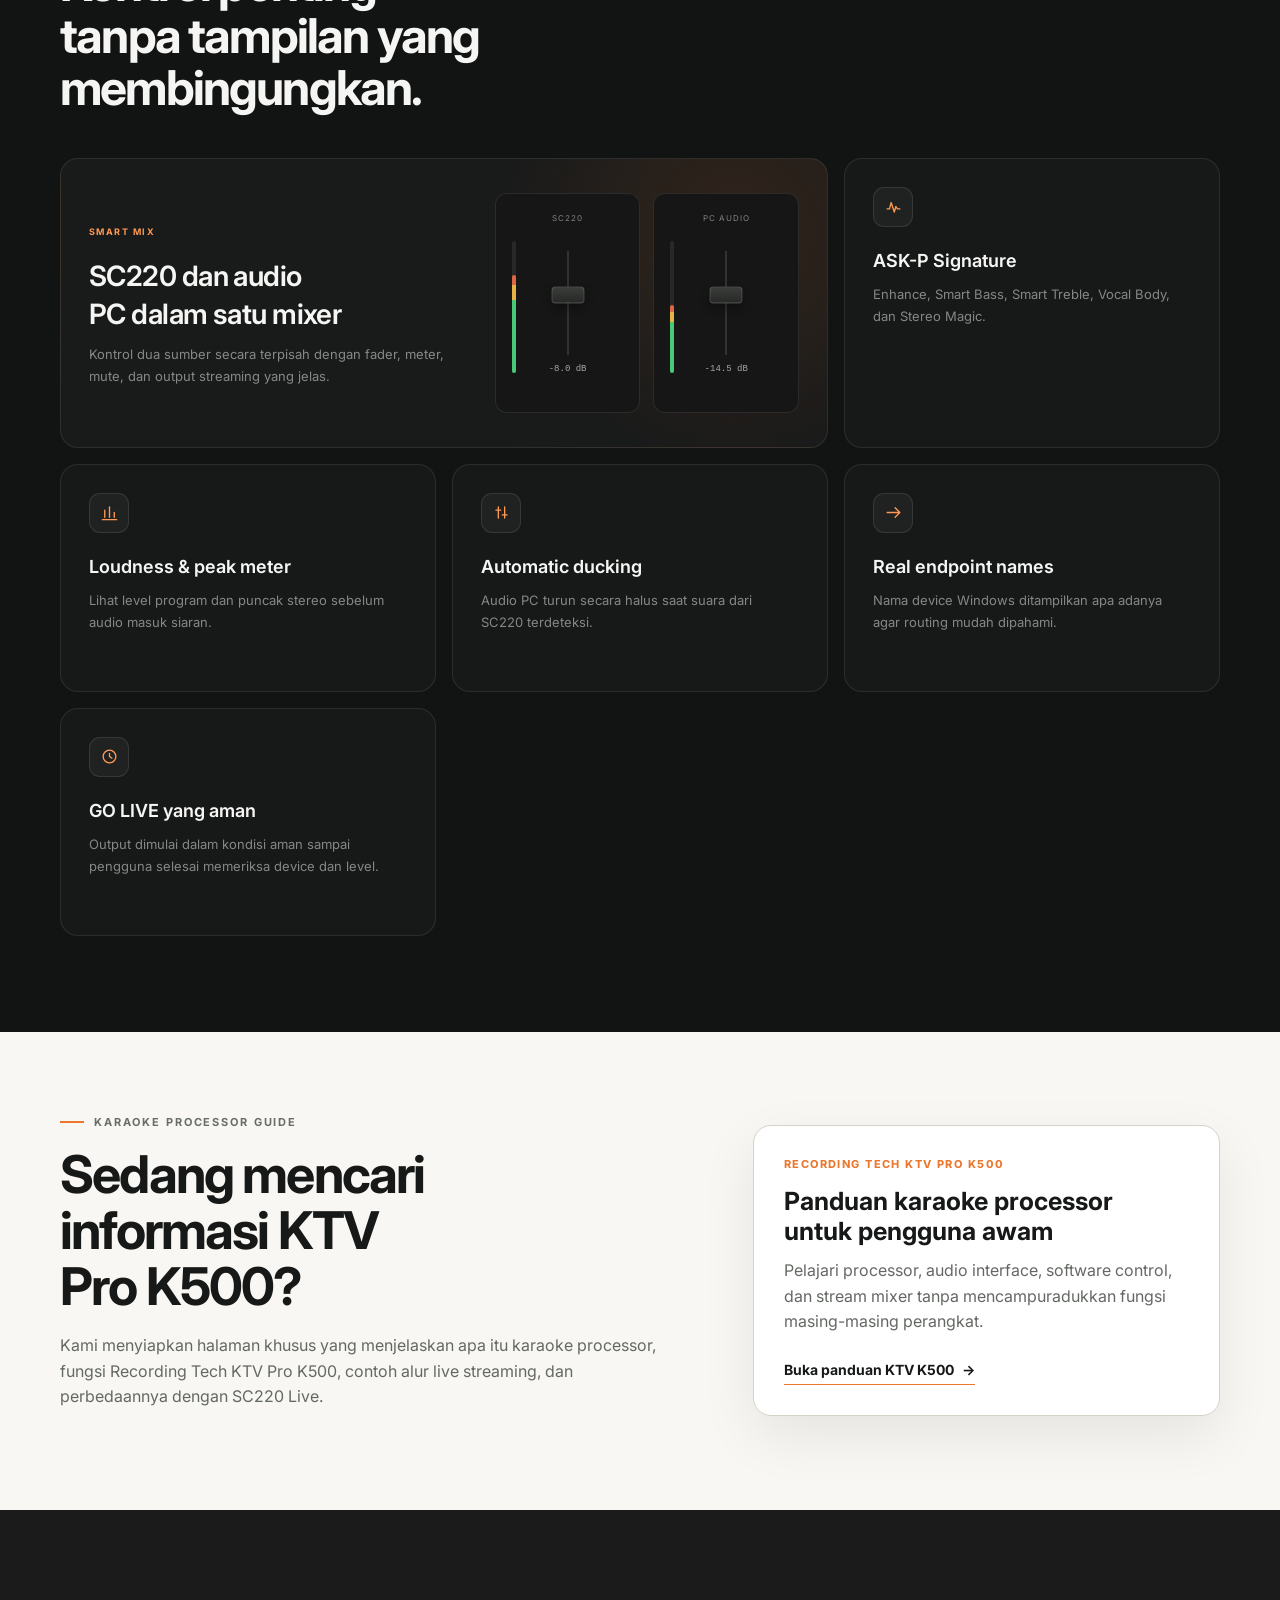
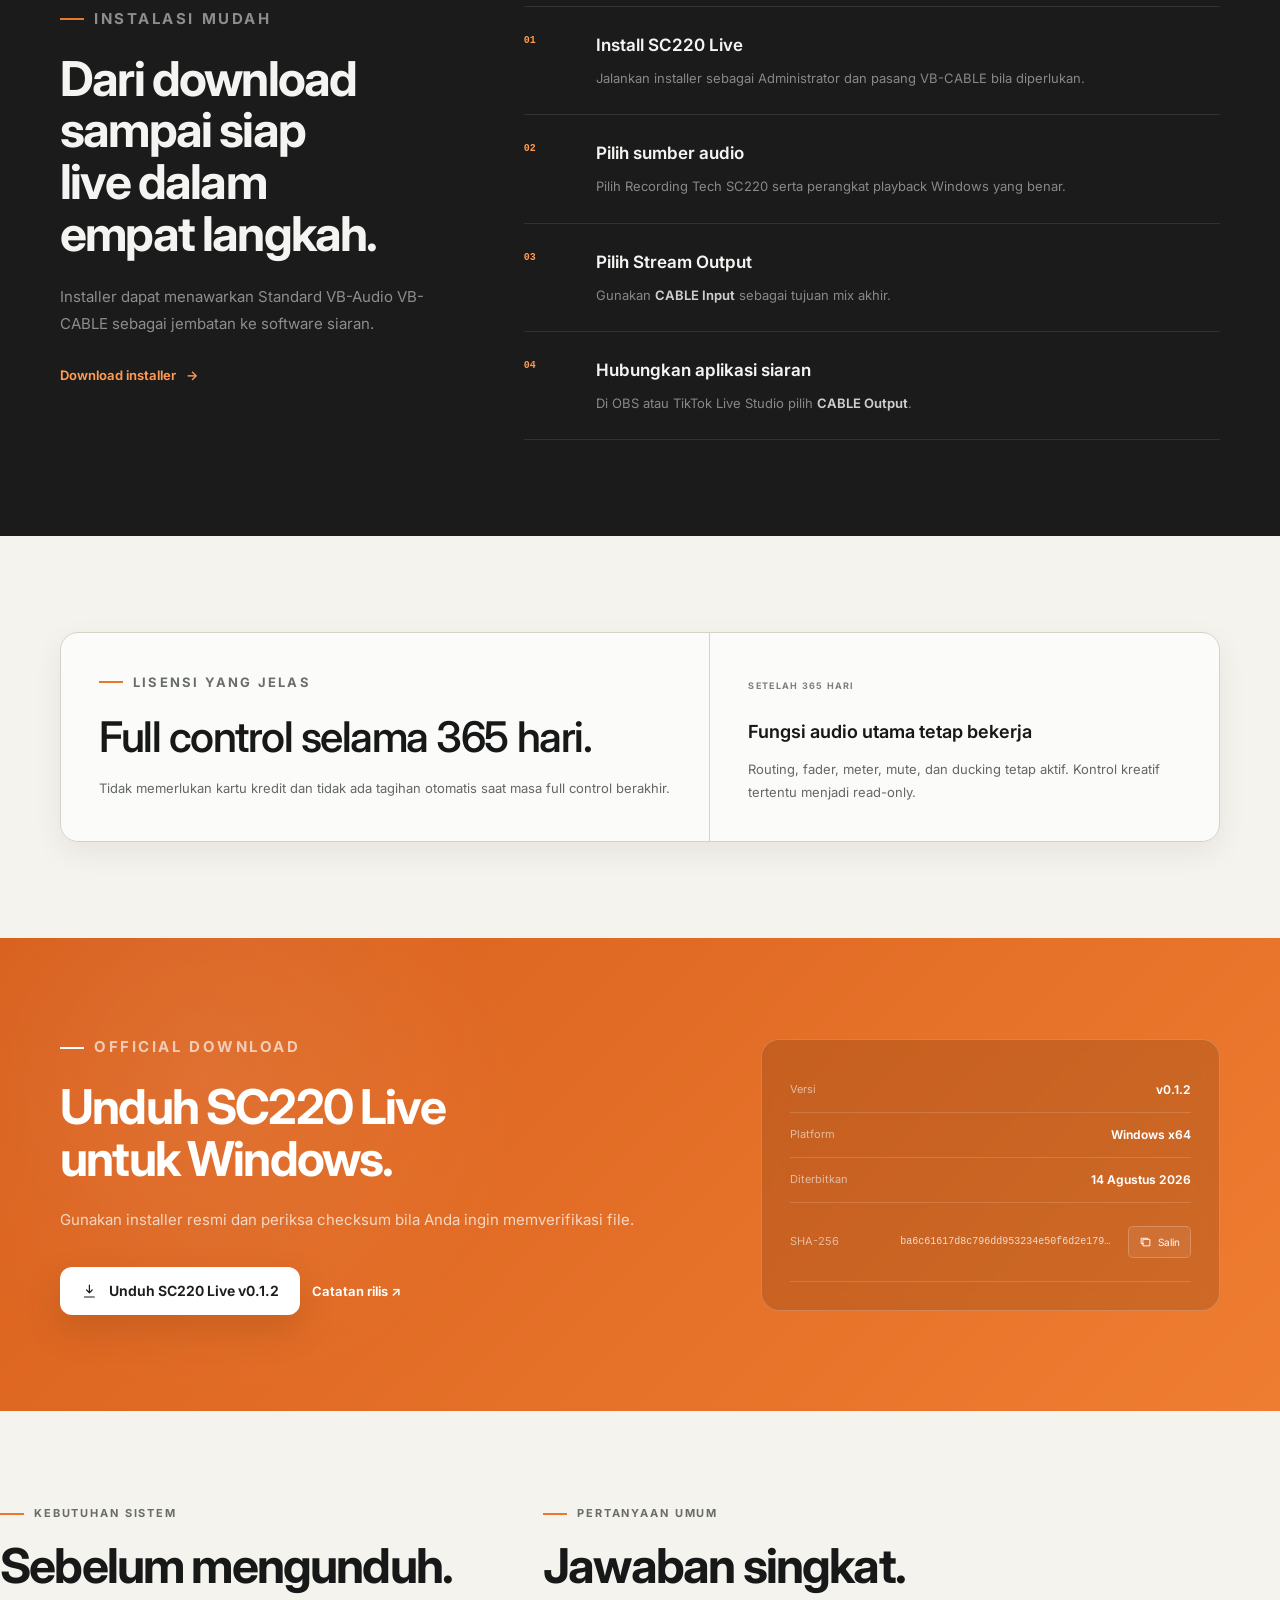
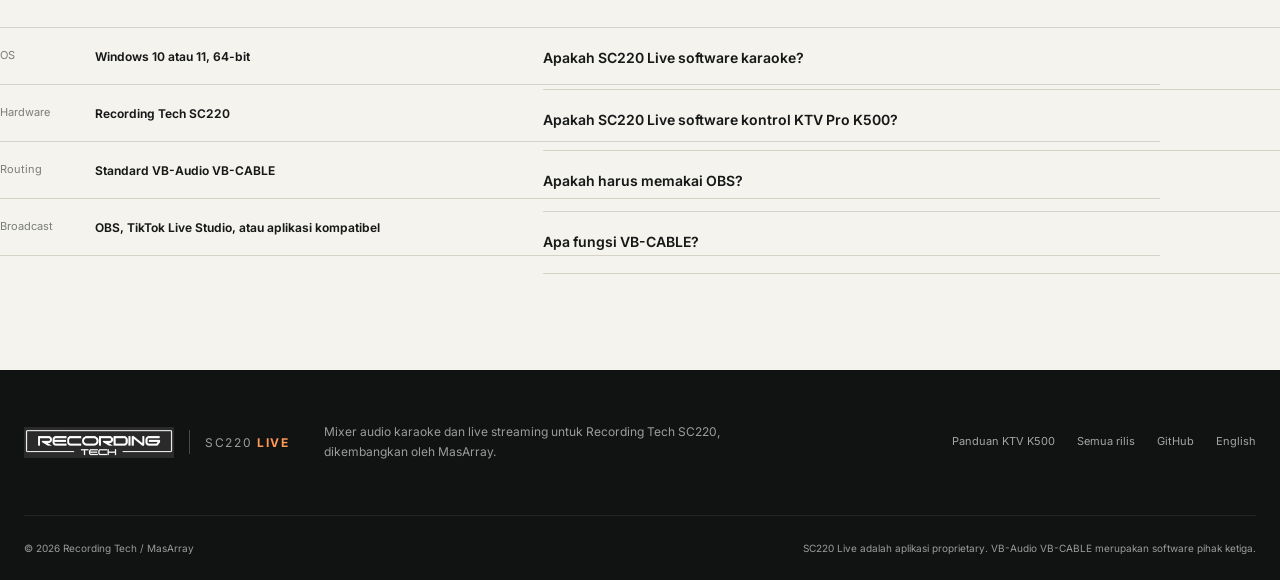
==== commit 8ad5a637: "site: sync all release surfaces to v0.1.2" ====
--- a/index.html
+++ b/index.html
@@ -63,14 +63,18 @@
         "@id":"https://masarray.github.io/sc220-download/#software",
         "name":"SC220 Live",
         "url":"https://masarray.github.io/sc220-download/",
-        "downloadUrl":"https://github.com/masarray/sc220-download/releases",
+        "downloadUrl":"https://github.com/masarray/sc220-download/releases/download/v0.1.2/SC220-Live-v0.1.2-Setup-win-x64.exe",
         "image":"https://masarray.github.io/sc220-download/og-sc220-id.png",
-        "screenshot":"https://masarray.github.io/sc220-download/sc220-live-console.png",
+        "screenshot":"https://masarray.github.io/sc220-download/assets/screenshot/Screenshot.webp",
         "applicationCategory":"MultimediaApplication",
         "applicationSubCategory":"Audio mixer and live-streaming console",
         "operatingSystem":"Windows 10, Windows 11",
         "availableOnDevice":"Recording Tech SC220",
         "inLanguage":"id-ID",
+        "softwareVersion":"0.1.2",
+        "datePublished":"2026-08-14",
+        "isAccessibleForFree":true,
+        "offers":{"@type":"Offer","price":"0","priceCurrency":"IDR","availability":"https://schema.org/InStock","url":"https://sc220.pages.dev/download/"},
         "description":"Aplikasi Windows untuk menggabungkan input Recording Tech SC220 dan audio PC, memproses audio dengan ASK-P Signature, lalu mengirim hasil ke OBS atau TikTok Live Studio.",
         "featureList":[
           "SC220 and PC audio mixing",
@@ -110,7 +114,7 @@
       <h1>Satu jalur audio.<br><em>Lebih rapi. Siap live.</em></h1>
       <p class="hero-lead">Gabungkan suara dari Recording Tech SC220, audio PC, dan perangkat karaoke Anda dalam satu console Windows. Atur level, gunakan ASK-P Signature, lalu kirim hasil siap siaran ke OBS atau TikTok Live Studio.</p>
       <div class="hero-actions">
-        <a class="button button-primary" data-download-link href="https://github.com/masarray/sc220-download/releases"><svg aria-hidden="true" viewBox="0 0 24 24"><path d="M12 3v11m0 0 4-4m-4 4-4-4M5 20h14"/></svg><span>Unduh untuk Windows</span></a>
+        <a class="button button-primary" data-download-link href="https://github.com/masarray/sc220-download/releases/download/v0.1.2/SC220-Live-v0.1.2-Setup-win-x64.exe"><svg aria-hidden="true" viewBox="0 0 24 24"><path d="M12 3v11m0 0 4-4m-4 4-4-4M5 20h14"/></svg><span>Unduh untuk Windows</span></a>
         <a class="button button-secondary" href="#instalasi">Lihat cara memasang <svg aria-hidden="true" viewBox="0 0 24 24"><path d="m9 18 6-6-6-6"/></svg></a>
       </div>
       <div class="hero-trust" aria-label="Informasi utama">
@@ -119,11 +123,11 @@
     </div>
     <div class="product-stage">
       <div class="stage-topline"><div class="window-dots" aria-hidden="true"><i></i><i></i><i></i></div><span>SC220 Live Console</span><span class="live-status"><i></i> READY</span></div>
-      <div class="product-shot"><img src="sc220-live-console.png" width="1680" height="945" alt="Tampilan SC220 Live dengan input SC220, audio PC, DSP, meter, dan output streaming"></div>
+      <div class="product-shot"><img src="assets/screenshot/Screenshot.webp" alt="Tampilan SC220 Live dengan input SC220, audio PC, DSP, meter, dan output streaming"></div>
       <div class="stage-caption"><span>Native Windows app</span><span>Low-latency audio path</span><span>Real device names</span></div>
     </div>
   </div>
-  <div class="hero-bottom"><p>Rilis stabil saat ini</p><div class="release-inline"><strong data-version>v0.1.0</strong><span data-published>6 Agustus 2026</span><span>Installer SHA-256</span></div><a href="https://github.com/masarray/sc220-download/releases">Lihat semua rilis <span aria-hidden="true">↗</span></a></div>
+  <div class="hero-bottom"><p>Rilis stabil saat ini</p><div class="release-inline"><strong data-version>v0.1.2</strong><span data-published>14 Agustus 2026</span><span>Installer SHA-256</span></div><a href="https://github.com/masarray/sc220-download/releases">Lihat semua rilis <span aria-hidden="true">↗</span></a></div>
 </section>
 
 <section class="plain-section intro" id="cara-kerja">
@@ -166,7 +170,7 @@
 
 <section class="setup-section" id="instalasi">
   <div class="setup-shell">
-    <div class="setup-copy"><p class="kicker"><span></span> INSTALASI MUDAH</p><h2>Dari download sampai siap live dalam empat langkah.</h2><p>Installer dapat menawarkan Standard VB-Audio VB-CABLE sebagai jembatan ke software siaran.</p><a class="text-link" data-download-link href="https://github.com/masarray/sc220-download/releases">Download installer <span aria-hidden="true">→</span></a></div>
+    <div class="setup-copy"><p class="kicker"><span></span> INSTALASI MUDAH</p><h2>Dari download sampai siap live dalam empat langkah.</h2><p>Installer dapat menawarkan Standard VB-Audio VB-CABLE sebagai jembatan ke software siaran.</p><a class="text-link" data-download-link href="https://github.com/masarray/sc220-download/releases/download/v0.1.2/SC220-Live-v0.1.2-Setup-win-x64.exe">Download installer <span aria-hidden="true">→</span></a></div>
     <ol class="setup-steps">
       <li><span>01</span><div><h3>Install SC220 Live</h3><p>Jalankan installer sebagai Administrator dan pasang VB-CABLE bila diperlukan.</p></div></li>
       <li><span>02</span><div><h3>Pilih sumber audio</h3><p>Pilih Recording Tech SC220 serta perangkat playback Windows yang benar.</p></div></li>
@@ -185,12 +189,12 @@
 
 <section class="download-section" id="download">
   <div class="download-shell">
-    <div class="download-copy"><p class="kicker"><span></span> OFFICIAL DOWNLOAD</p><h2>Unduh SC220 Live untuk Windows.</h2><p>Gunakan installer resmi dan periksa checksum bila Anda ingin memverifikasi file.</p><div class="download-actions"><a class="button button-primary button-light" data-download-link href="https://github.com/masarray/sc220-download/releases"><svg aria-hidden="true" viewBox="0 0 24 24"><path d="M12 3v11m0 0 4-4m-4 4-4-4M5 20h14"/></svg><span>Unduh SC220 Live <b data-version>v0.1.0</b></span></a><a class="release-link" data-release-link href="https://github.com/masarray/sc220-download/releases">Catatan rilis <span aria-hidden="true">↗</span></a></div></div>
+    <div class="download-copy"><p class="kicker"><span></span> OFFICIAL DOWNLOAD</p><h2>Unduh SC220 Live untuk Windows.</h2><p>Gunakan installer resmi dan periksa checksum bila Anda ingin memverifikasi file.</p><div class="download-actions"><a class="button button-primary button-light" data-download-link href="https://github.com/masarray/sc220-download/releases/download/v0.1.2/SC220-Live-v0.1.2-Setup-win-x64.exe"><svg aria-hidden="true" viewBox="0 0 24 24"><path d="M12 3v11m0 0 4-4m-4 4-4-4M5 20h14"/></svg><span>Unduh SC220 Live <b data-version>v0.1.2</b></span></a><a class="release-link" data-release-link href="https://github.com/masarray/sc220-download/releases/tag/v0.1.2">Catatan rilis <span aria-hidden="true">↗</span></a></div></div>
     <div class="release-card">
-      <div class="release-row"><span>Versi</span><strong data-version>v0.1.0</strong></div>
+      <div class="release-row"><span>Versi</span><strong data-version>v0.1.2</strong></div>
       <div class="release-row"><span>Platform</span><strong>Windows x64</strong></div>
-      <div class="release-row"><span>Diterbitkan</span><strong data-published>6 Agustus 2026</strong></div>
-      <div class="release-row release-hash"><span>SHA-256</span><code data-sha>c8a441f07605f48805233fbddf466312c1de733c647c95705317ad13ee2b7b04</code><button type="button" class="copy-button" data-copy-sha aria-label="Salin checksum SHA-256"><svg aria-hidden="true" viewBox="0 0 24 24"><path d="M8 8h12v12H8zM16 8V6H4v10h4"/></svg><span>Salin</span></button></div>
+      <div class="release-row"><span>Diterbitkan</span><strong data-published>14 Agustus 2026</strong></div>
+      <div class="release-row release-hash"><span>SHA-256</span><code data-sha>ba6c61617d8c796dd953234e50f6d2e179c5efbe5e281892da7e7ba977e55693</code><button type="button" class="copy-button" data-copy-sha aria-label="Salin checksum SHA-256"><svg aria-hidden="true" viewBox="0 0 24 24"><path d="M8 8h12v12H8zM16 8V6H4v10h4"/></svg><span>Salin</span></button></div>
     </div>
   </div>
 </section>
--- a/seo.css
+++ b/seo.css
@@ -0,0 +1 @@
+.topic-section{padding:92px 0;background:var(--paper)}.topic-shell{width:var(--shell);margin:0 auto;display:grid;grid-template-columns:.9fr 1.1fr;gap:58px;align-items:center}.topic-copy h2{margin:18px 0;font-size:clamp(32px,4.2vw,52px);line-height:1.08;letter-spacing:-.035em}.topic-copy p{color:var(--muted);max-width:620px}.topic-card{padding:34px;border:1px solid var(--line);border-radius:var(--radius-lg);background:var(--paper-strong);box-shadow:0 20px 55px rgba(20,17,12,.08)}.topic-card small,.guide-eyebrow{display:block;margin-bottom:12px;color:var(--orange);font-size:11px;font-weight:750;letter-spacing:.13em}.topic-card h3{margin:0 0 12px;font-size:25px;line-height:1.2}.topic-card p{margin:0 0 22px;color:var(--muted)}.topic-card a,.guide-link{display:inline-flex;align-items:center;gap:8px;color:var(--ink);font-size:14px;font-weight:700;text-decoration:none;border-bottom:1px solid var(--orange);padding-bottom:3px}.breadcrumbs{width:var(--shell);margin:0 auto;padding-top:112px;color:rgba(255,255,255,.62);font-size:12px}.breadcrumbs a{color:inherit;text-decoration:none}.breadcrumbs a:hover{color:#fff}.guide-hero{position:relative;overflow:hidden;padding:54px 0 92px;color:#f6f6f2;background:radial-gradient(circle at 72% 30%,rgba(235,118,44,.14),transparent 28%),linear-gradient(145deg,#151616,#101111 62%,#181713)}.guide-hero-shell{width:var(--shell);margin:0 auto;display:grid;grid-template-columns:1.05fr .95fr;gap:70px;align-items:center}.guide-hero h1{margin:18px 0 24px;font-size:clamp(42px,5.4vw,72px);line-height:1.02;letter-spacing:-.05em;max-width:800px}.guide-hero h1 em{color:var(--orange-soft);font-style:normal}.guide-hero p{max-width:680px;color:rgba(255,255,255,.7);font-size:18px}.guide-panel{padding:30px;border:1px solid rgba(255,255,255,.12);border-radius:var(--radius-lg);background:rgba(255,255,255,.045)}.guide-panel ol{list-style:none;padding:0;margin:0;counter-reset:flow}.guide-panel li{counter-increment:flow;display:grid;grid-template-columns:36px 1fr;gap:12px;padding:15px 0;border-bottom:1px solid rgba(255,255,255,.09)}.guide-panel li:last-child{border-bottom:0}.guide-panel li:before{content:"0" counter(flow);color:var(--orange-soft);font:700 12px/1.7 ui-monospace,Consolas}.guide-panel b{display:block;font-size:14px}.guide-panel span{display:block;color:rgba(255,255,255,.58);font-size:12px;margin-top:3px}.article-shell{width:min(960px,calc(100vw - 48px));margin:0 auto}.article-section{padding:86px 0;background:var(--paper)}.article-section.alt{background:var(--bg)}.article-section h2{margin:0 0 22px;font-size:clamp(31px,4vw,48px);line-height:1.1;letter-spacing:-.035em}.article-section h3{margin:34px 0 12px;font-size:24px}.article-section p,.article-section li{color:#535852}.article-section p{font-size:17px;line-height:1.75}.article-section ul{padding-left:22px}.intent-box{margin:30px 0;padding:25px 28px;border-left:4px solid var(--orange);background:#fff;border-radius:0 12px 12px 0}.intent-box strong{display:block;margin-bottom:7px;color:var(--ink)}.comparison-wrap{overflow-x:auto;border:1px solid var(--line);border-radius:14px;background:#fff}.comparison{width:100%;border-collapse:collapse;min-width:720px}.comparison th,.comparison td{padding:18px 20px;text-align:left;vertical-align:top;border-bottom:1px solid var(--line)}.comparison th{background:#191b1a;color:#fff;font-size:12px;letter-spacing:.08em}.comparison td:first-child{font-weight:700;color:var(--ink)}.comparison tr:last-child td{border-bottom:0}.signal-example{display:grid;grid-template-columns:repeat(4,1fr);gap:12px;margin:30px 0}.signal-example article{position:relative;padding:22px;border:1px solid var(--line);border-radius:12px;background:#fff}.signal-example article:not(:last-child):after{content:"→";position:absolute;right:-13px;top:50%;transform:translateY(-50%);z-index:2;width:26px;height:26px;display:grid;place-items:center;border-radius:50%;background:var(--orange);color:#fff;font-weight:800}.signal-example small{display:block;color:var(--orange);font-weight:750;letter-spacing:.08em;margin-bottom:7px}.signal-example b{display:block;line-height:1.3}.signal-example span{display:block;margin-top:7px;color:var(--muted);font-size:12px}.guide-faq details{border-top:1px solid var(--line);padding:20px 0}.guide-faq details:last-child{border-bottom:1px solid var(--line)}.guide-faq summary{cursor:pointer;font-weight:700;color:var(--ink)}.guide-faq details p{font-size:15px;margin-bottom:0}.source-note{font-size:12px!important;color:var(--muted)!important}@media(max-width:900px){.topic-shell,.guide-hero-shell{grid-template-columns:1fr;gap:34px}.breadcrumbs{padding-top:96px}.signal-example{grid-template-columns:1fr 1fr}.signal-example article:nth-child(2):after{display:none}}@media(max-width:560px){.topic-section{padding:72px 0}.topic-card{padding:25px}.guide-hero{padding-bottom:72px}.guide-hero h1{font-size:40px}.guide-hero p{font-size:16px}.article-shell{width:calc(100% - 28px)}.article-section{padding:70px 0}.signal-example{grid-template-columns:1fr}.signal-example article:after{display:none!important}}
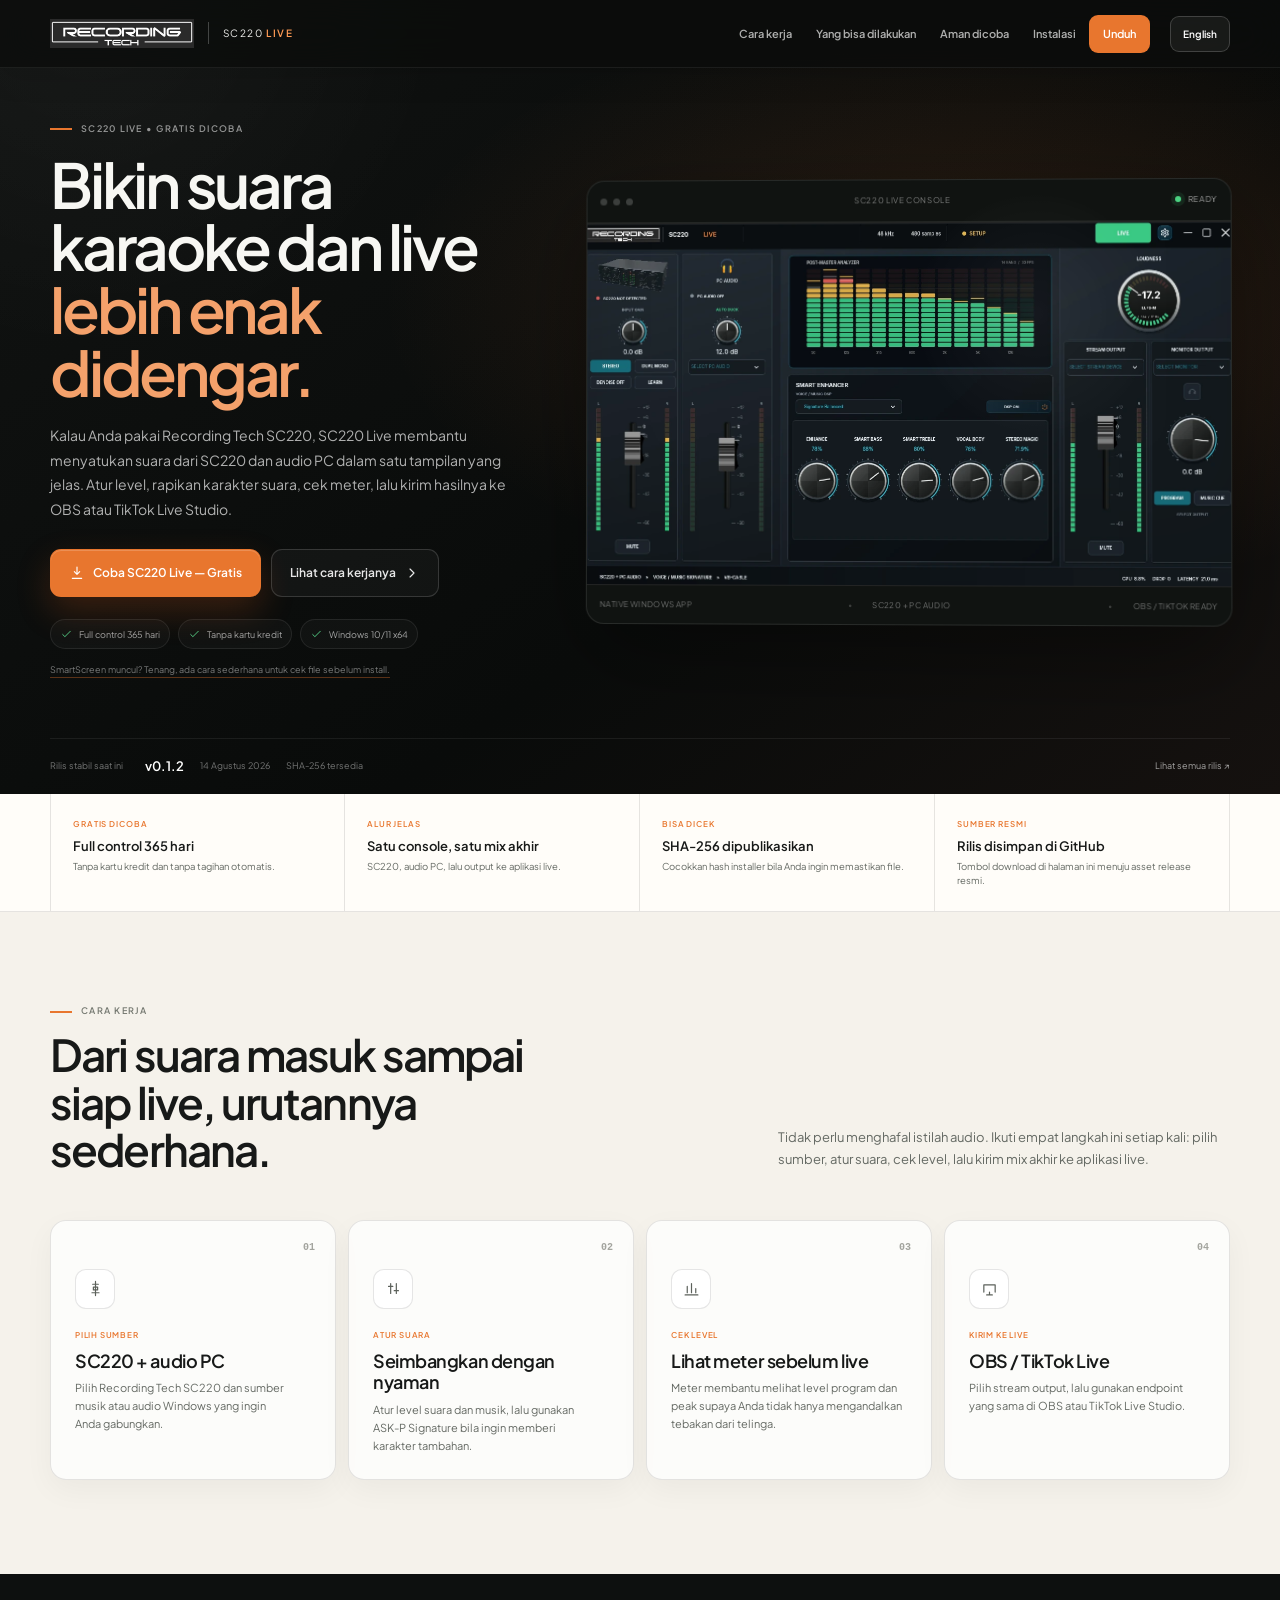
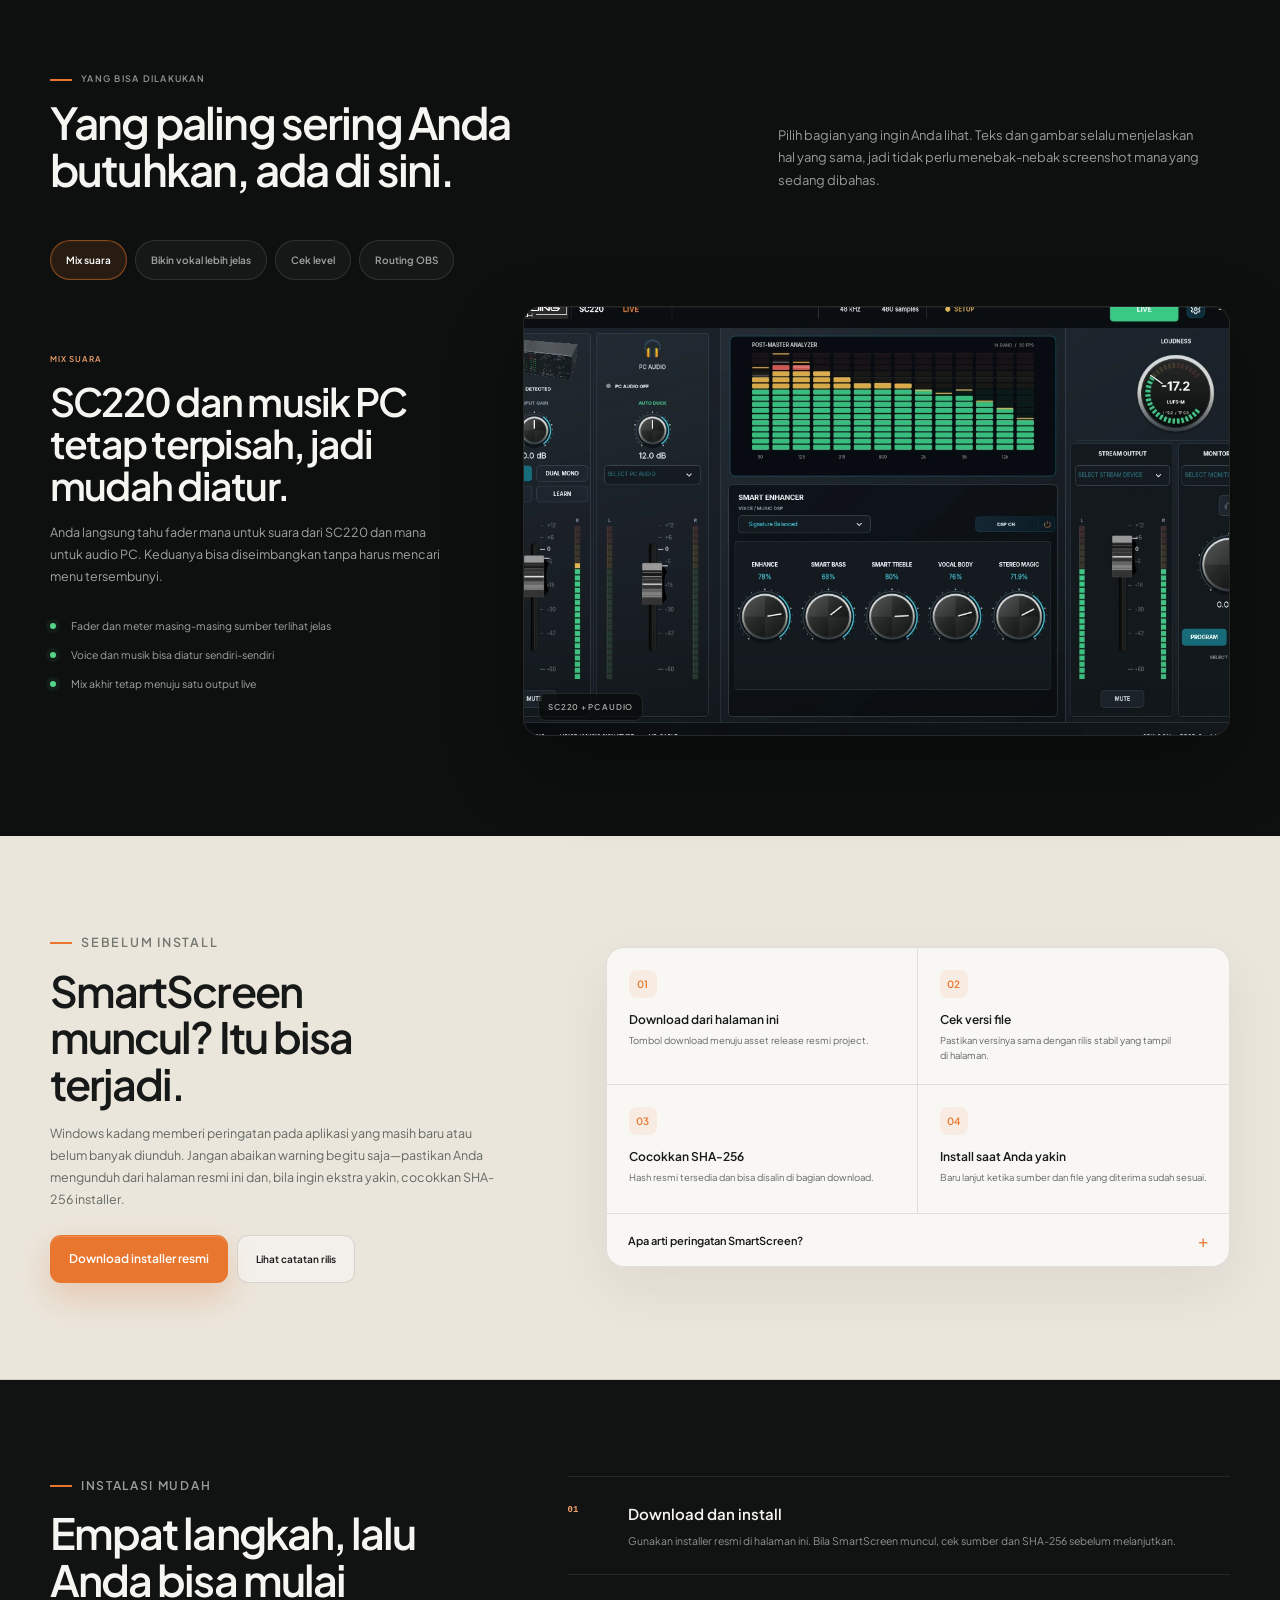
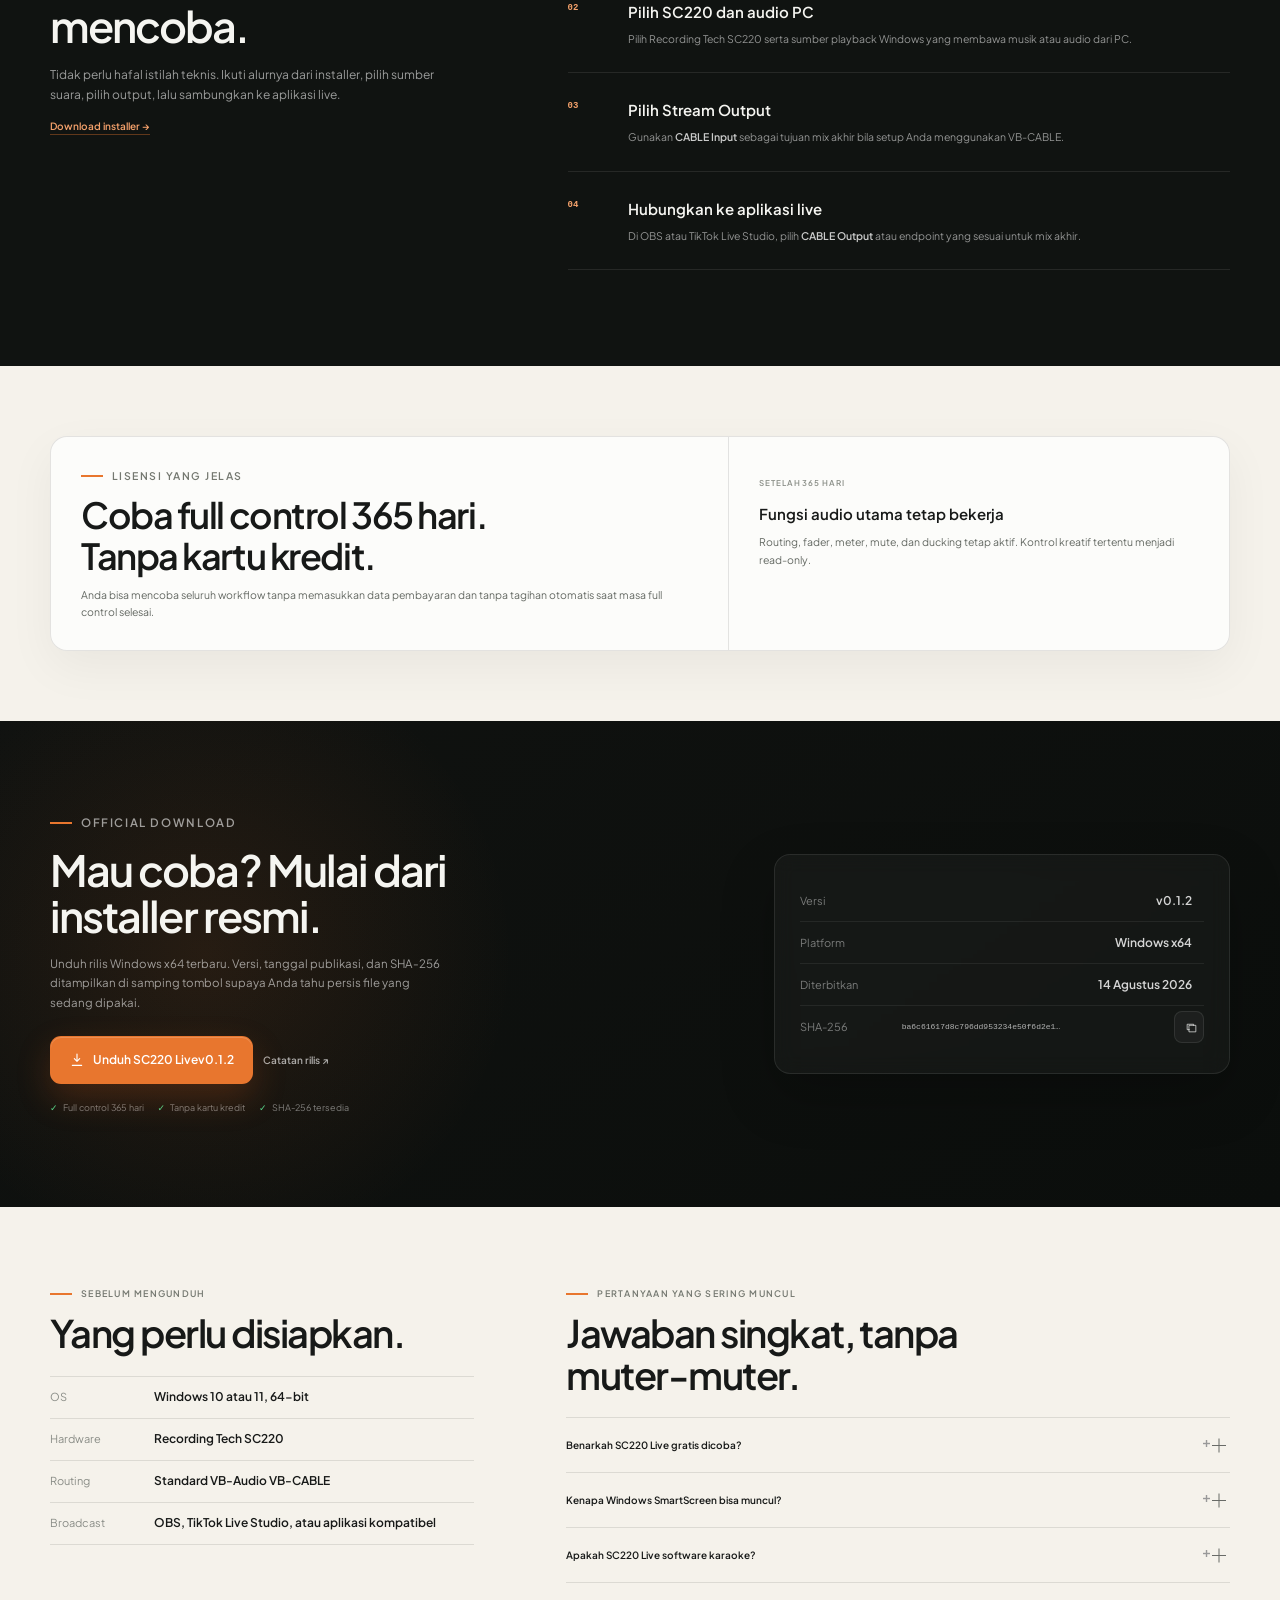
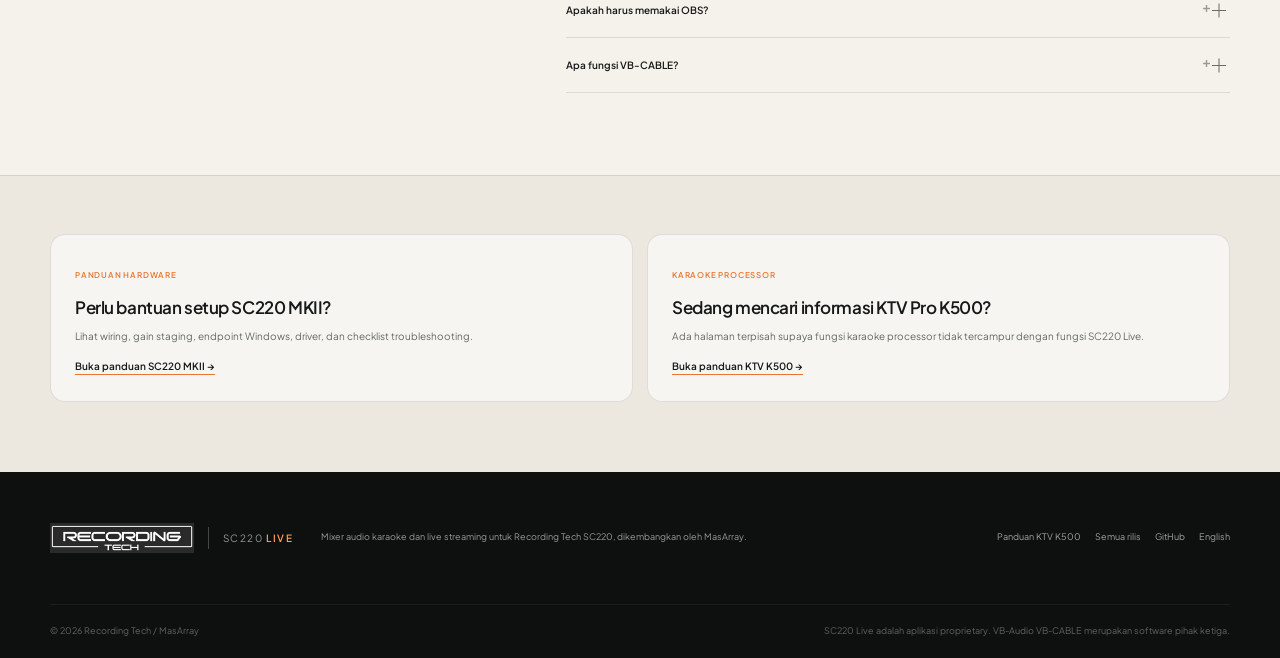
==== commit d6718f14: "design: rebuild landing as warm static product experience" ====
--- a/index.html
+++ b/index.html
@@ -4,10 +4,10 @@
   <meta charset="utf-8">
   <meta name="viewport" content="width=device-width,initial-scale=1">
   <meta name="color-scheme" content="dark light">
-  <meta name="theme-color" content="#121313">
+  <meta name="theme-color" content="#0d100f">
   <meta name="robots" content="index,follow,max-image-preview:large,max-snippet:-1,max-video-preview:-1">
   <title>SC220 Live – Mixer Audio Karaoke untuk Windows</title>
-  <meta name="description" content="Unduh SC220 Live untuk Recording Tech SC220. Gabungkan mikrofon, karaoke processor, dan audio PC dengan ASK-P Signature untuk OBS atau TikTok Live Studio.">
+  <meta name="description" content="Coba SC220 Live gratis untuk Recording Tech SC220. Satukan audio SC220 dan PC, rapikan level, bentuk karakter suara, lalu kirim mix akhir ke OBS atau TikTok Live Studio.">
   <link rel="canonical" href="https://masarray.github.io/sc220-download/">
   <link rel="alternate" hreflang="id" href="https://masarray.github.io/sc220-download/">
   <link rel="alternate" hreflang="en" href="https://masarray.github.io/sc220-download/en/">
@@ -15,197 +15,170 @@
   <link rel="sitemap" type="application/xml" href="https://masarray.github.io/sc220-download/sitemap.xml">
   <link rel="icon" href="favicon.svg" type="image/svg+xml">
   <link rel="manifest" href="site.webmanifest">
-
-  <meta property="og:type" content="website">
-  <meta property="og:site_name" content="SC220 Live">
-  <meta property="og:url" content="https://masarray.github.io/sc220-download/">
-  <meta property="og:title" content="SC220 Live – Mixer Audio Karaoke untuk Windows">
-  <meta property="og:description" content="Satukan Recording Tech SC220, karaoke processor, dan audio PC menjadi audio siap siaran untuk OBS dan TikTok Live Studio.">
-  <meta property="og:image" content="https://masarray.github.io/sc220-download/og-sc220-id.png">
-  <meta property="og:image:secure_url" content="https://masarray.github.io/sc220-download/og-sc220-id.png">
-  <meta property="og:image:type" content="image/png">
-  <meta property="og:image:width" content="1200">
-  <meta property="og:image:height" content="630">
-  <meta property="og:image:alt" content="SC220 Live mixer audio karaoke dan live streaming untuk Windows">
-  <meta property="og:locale" content="id_ID">
-  <meta property="og:locale:alternate" content="en_US">
-
-  <meta name="twitter:card" content="summary_large_image">
-  <meta name="twitter:title" content="SC220 Live – Mixer Audio Karaoke untuk Windows">
-  <meta name="twitter:description" content="Recording Tech SC220 + audio PC + ASK-P Signature untuk OBS dan TikTok Live Studio.">
-  <meta name="twitter:image" content="https://masarray.github.io/sc220-download/og-sc220-id.png">
-  <meta name="twitter:image:alt" content="SC220 Live mixer audio karaoke dan live streaming untuk Windows">
-
+  <meta property="og:type" content="website"><meta property="og:site_name" content="SC220 Live"><meta property="og:url" content="https://masarray.github.io/sc220-download/"><meta property="og:title" content="SC220 Live – Mixer Audio Karaoke untuk Windows"><meta property="og:description" content="Audio SC220 + PC yang lebih rapi dan mudah dibawa ke OBS atau TikTok Live Studio."><meta property="og:image" content="https://masarray.github.io/sc220-download/og-sc220-id.png"><meta property="og:image:width" content="1200"><meta property="og:image:height" content="630"><meta property="og:locale" content="id_ID">
+  <meta name="twitter:card" content="summary_large_image"><meta name="twitter:title" content="SC220 Live – Mixer Audio Karaoke untuk Windows"><meta name="twitter:description" content="Coba SC220 Live gratis untuk merapikan audio karaoke dan live dari Recording Tech SC220."><meta name="twitter:image" content="https://masarray.github.io/sc220-download/og-sc220-id.png">
   <link rel="stylesheet" href="styles.css">
-  <link rel="stylesheet" href="seo.css">
-  <script type="application/ld+json">
-  {
-    "@context":"https://schema.org",
-    "@graph":[
-      {
-        "@type":"WebSite",
-        "@id":"https://masarray.github.io/sc220-download/#website",
-        "url":"https://masarray.github.io/sc220-download/",
-        "name":"SC220 Live",
-        "alternateName":["SC220 Live Download","MasArray SC220 Live"],
-        "inLanguage":["id-ID","en-US"],
-        "publisher":{"@id":"https://masarray.github.io/sc220-download/#organization"}
-      },
-      {
-        "@type":"Organization",
-        "@id":"https://masarray.github.io/sc220-download/#organization",
-        "name":"MasArray / Recording Tech",
-        "url":"https://masarray.github.io/sc220-download/",
-        "logo":{"@type":"ImageObject","url":"https://masarray.github.io/sc220-download/recording-tech-logo.png"}
-      },
-      {
-        "@type":"SoftwareApplication",
-        "@id":"https://masarray.github.io/sc220-download/#software",
-        "name":"SC220 Live",
-        "url":"https://masarray.github.io/sc220-download/",
-        "downloadUrl":"https://github.com/masarray/sc220-download/releases/download/v0.1.2/SC220-Live-v0.1.2-Setup-win-x64.exe",
-        "image":"https://masarray.github.io/sc220-download/og-sc220-id.png",
-        "screenshot":"https://masarray.github.io/sc220-download/assets/screenshot/Screenshot.webp",
-        "applicationCategory":"MultimediaApplication",
-        "applicationSubCategory":"Audio mixer and live-streaming console",
-        "operatingSystem":"Windows 10, Windows 11",
-        "availableOnDevice":"Recording Tech SC220",
-        "inLanguage":"id-ID",
-        "softwareVersion":"0.1.2",
-        "datePublished":"2026-08-14",
-        "isAccessibleForFree":true,
-        "offers":{"@type":"Offer","price":"0","priceCurrency":"IDR","availability":"https://schema.org/InStock","url":"https://sc220.pages.dev/download/"},
-        "description":"Aplikasi Windows untuk menggabungkan input Recording Tech SC220 dan audio PC, memproses audio dengan ASK-P Signature, lalu mengirim hasil ke OBS atau TikTok Live Studio.",
-        "featureList":[
-          "SC220 and PC audio mixing",
-          "ASK-P Signature DSP",
-          "Automatic PC audio ducking",
-          "Loudness and peak metering",
-          "VB-CABLE stream output"
-        ],
-        "publisher":{"@id":"https://masarray.github.io/sc220-download/#organization"}
-      }
-    ]
-  }
-  </script>
+  <link rel="stylesheet" href="landing-fonts.css">
+  <link rel="stylesheet" href="landing-v3.css">
+  <script type="application/ld+json">{"@context":"https://schema.org","@graph":[{"@type":"WebSite","@id":"https://masarray.github.io/sc220-download/#website","url":"https://masarray.github.io/sc220-download/","name":"SC220 Live","alternateName":["SC220 Live Download","MasArray SC220 Live"],"inLanguage":["id-ID","en-US"],"publisher":{"@id":"https://masarray.github.io/sc220-download/#organization"}},{"@type":"Organization","@id":"https://masarray.github.io/sc220-download/#organization","name":"MasArray / Recording Tech","url":"https://masarray.github.io/sc220-download/","logo":{"@type":"ImageObject","url":"https://masarray.github.io/sc220-download/recording-tech-logo.png"}},{"@type":"SoftwareApplication","@id":"https://masarray.github.io/sc220-download/#software","name":"SC220 Live","url":"https://masarray.github.io/sc220-download/","downloadUrl":"https://github.com/masarray/sc220-download/releases/download/v0.1.2/SC220-Live-v0.1.2-Setup-win-x64.exe","image":"https://masarray.github.io/sc220-download/og-sc220-id.png","screenshot":"https://masarray.github.io/sc220-download/assets/screenshot/Screenshot.webp","applicationCategory":"MultimediaApplication","applicationSubCategory":"Audio mixer and live-streaming console","operatingSystem":"Windows 10, Windows 11","availableOnDevice":"Recording Tech SC220","inLanguage":"id-ID","softwareVersion":"0.1.2","datePublished":"2026-08-14","isAccessibleForFree":true,"offers":{"@type":"Offer","price":"0","priceCurrency":"IDR","availability":"https://schema.org/InStock","url":"https://sc220.pages.dev/download/"},"description":"Aplikasi Windows untuk menggabungkan input Recording Tech SC220 dan audio PC, memproses audio dengan ASK-P Signature, lalu mengirim hasil ke OBS atau TikTok Live Studio.","featureList":["SC220 and PC audio mixing","ASK-P Signature DSP","Automatic PC audio ducking","Loudness and peak metering","VB-CABLE stream output"],"publisher":{"@id":"https://masarray.github.io/sc220-download/#organization"}}]}</script>
 </head>
-<body>
+<body class="landing-page">
 <a class="skip-link" href="#content">Lewati ke isi utama</a>
 <header class="site-header" data-header>
   <div class="nav-shell">
-    <a class="brand" href="#top" aria-label="SC220 Live, kembali ke atas">
-      <img src="recording-tech-logo.png" width="190" height="51" alt="Recording Tech">
-      <span class="brand-divider" aria-hidden="true"></span><span class="brand-product">SC220 <b>LIVE</b></span>
-    </a>
-    <nav class="desktop-nav" aria-label="Navigasi utama">
-      <a href="#cara-kerja">Cara kerja</a><a href="#fitur">Fitur</a>
-      <a href="ktv-k500-karaoke-processor/">Panduan K500</a><a href="#instalasi">Instalasi</a><a href="#download">Unduh</a>
-    </nav>
+    <a class="brand" href="#top" aria-label="SC220 Live, kembali ke atas"><img src="recording-tech-logo.png" width="190" height="51" alt="Recording Tech"><span class="brand-divider" aria-hidden="true"></span><span class="brand-product">SC220 <b>LIVE</b></span></a>
+    <nav class="desktop-nav" aria-label="Navigasi utama"><a href="#cara-kerja">Cara kerja</a><a href="#fitur">Yang bisa dilakukan</a><a href="#aman-dicoba">Aman dicoba</a><a href="#instalasi">Instalasi</a><a href="#download">Unduh</a></nav>
     <a class="header-download" href="en/" lang="en" aria-label="Open English version">English</a>
   </div>
 </header>
 
 <main id="content">
 <section class="hero" id="top">
-  <div class="ambient ambient-one" aria-hidden="true"></div><div class="ambient ambient-two" aria-hidden="true"></div>
   <div class="hero-shell">
     <div class="hero-copy">
-      <p class="kicker"><span></span> MIXER AUDIO KARAOKE UNTUK WINDOWS</p>
-      <h1>Satu jalur audio.<br><em>Lebih rapi. Siap live.</em></h1>
-      <p class="hero-lead">Gabungkan suara dari Recording Tech SC220, audio PC, dan perangkat karaoke Anda dalam satu console Windows. Atur level, gunakan ASK-P Signature, lalu kirim hasil siap siaran ke OBS atau TikTok Live Studio.</p>
-      <div class="hero-actions">
-        <a class="button button-primary" data-download-link href="https://github.com/masarray/sc220-download/releases/download/v0.1.2/SC220-Live-v0.1.2-Setup-win-x64.exe"><svg aria-hidden="true" viewBox="0 0 24 24"><path d="M12 3v11m0 0 4-4m-4 4-4-4M5 20h14"/></svg><span>Unduh untuk Windows</span></a>
-        <a class="button button-secondary" href="#instalasi">Lihat cara memasang <svg aria-hidden="true" viewBox="0 0 24 24"><path d="m9 18 6-6-6-6"/></svg></a>
+      <p class="eyebrow" data-reveal>SC220 LIVE • GRATIS DICOBA</p>
+      <h1 data-reveal style="--reveal-delay:70ms">Bikin suara karaoke dan live <em>lebih enak didengar.</em></h1>
+      <p class="hero-lead" data-reveal style="--reveal-delay:140ms">Kalau Anda pakai Recording Tech SC220, SC220 Live membantu menyatukan suara dari SC220 dan audio PC dalam satu tampilan yang jelas. Atur level, rapikan karakter suara, cek meter, lalu kirim hasilnya ke OBS atau TikTok Live Studio.</p>
+      <div class="hero-actions" data-reveal style="--reveal-delay:210ms">
+        <a class="button button-primary" data-download-link href="https://github.com/masarray/sc220-download/releases/download/v0.1.2/SC220-Live-v0.1.2-Setup-win-x64.exe"><svg aria-hidden="true" viewBox="0 0 24 24"><path d="M12 3v11m0 0 4-4m-4 4-4-4M5 20h14"/></svg><span>Coba SC220 Live — Gratis</span></a>
+        <a class="button button-secondary" href="#cara-kerja"><span>Lihat cara kerjanya</span><svg aria-hidden="true" viewBox="0 0 24 24"><path d="m9 18 6-6-6-6"/></svg></a>
       </div>
-      <div class="hero-trust" aria-label="Informasi utama">
-        <span><svg aria-hidden="true" viewBox="0 0 24 24"><path d="m5 12 4 4L19 6"/></svg> Full control 365 hari</span><span><svg aria-hidden="true" viewBox="0 0 24 24"><path d="m5 12 4 4L19 6"/></svg> Tanpa kartu kredit</span><span><svg aria-hidden="true" viewBox="0 0 24 24"><path d="m5 12 4 4L19 6"/></svg> Windows 10/11 x64</span>
+      <div class="hero-trust" aria-label="Informasi utama" data-reveal style="--reveal-delay:280ms">
+        <span><svg aria-hidden="true" viewBox="0 0 24 24"><path d="m5 12 4 4L19 6"/></svg> Full control 365 hari</span>
+        <span><svg aria-hidden="true" viewBox="0 0 24 24"><path d="m5 12 4 4L19 6"/></svg> Tanpa kartu kredit</span>
+        <span><svg aria-hidden="true" viewBox="0 0 24 24"><path d="m5 12 4 4L19 6"/></svg> Windows 10/11 x64</span>
       </div>
+      <a class="hero-note" href="#aman-dicoba" data-reveal style="--reveal-delay:330ms">SmartScreen muncul? Tenang, ada cara sederhana untuk cek file sebelum install.</a>
     </div>
-    <div class="product-stage">
+
+    <div class="product-stage" data-reveal style="--reveal-delay:120ms">
       <div class="stage-topline"><div class="window-dots" aria-hidden="true"><i></i><i></i><i></i></div><span>SC220 Live Console</span><span class="live-status"><i></i> READY</span></div>
       <div class="product-shot"><img src="assets/screenshot/Screenshot.webp" alt="Tampilan SC220 Live dengan input SC220, audio PC, DSP, meter, dan output streaming"></div>
-      <div class="stage-caption"><span>Native Windows app</span><span>Low-latency audio path</span><span>Real device names</span></div>
+      <div class="stage-caption"><span>Native Windows app</span><span>SC220 + PC audio</span><span>OBS / TikTok ready</span></div>
     </div>
   </div>
-  <div class="hero-bottom"><p>Rilis stabil saat ini</p><div class="release-inline"><strong data-version>v0.1.2</strong><span data-published>14 Agustus 2026</span><span>Installer SHA-256</span></div><a href="https://github.com/masarray/sc220-download/releases">Lihat semua rilis <span aria-hidden="true">↗</span></a></div>
+  <div class="hero-bottom"><p>Rilis stabil saat ini</p><div class="release-inline"><strong data-version>v0.1.2</strong><span data-published>14 Agustus 2026</span><span>SHA-256 tersedia</span></div><a href="https://github.com/masarray/sc220-download/releases">Lihat semua rilis <span aria-hidden="true">↗</span></a></div>
 </section>
 
-<section class="plain-section intro" id="cara-kerja">
-  <div class="section-heading split-heading">
-    <div><p class="kicker dark"><span></span> CARA KERJA</p><h2>Audio karaoke dan live streaming dalam satu alur.</h2></div>
-    <p>SC220 Live bukan pemutar lagu karaoke dan bukan software kontrol KTV K500. Aplikasi ini menangani tahap capture, mixing audio PC, DSP, metering, dan routing menuju aplikasi siaran.</p>
-  </div>
-  <div class="signal-flow" aria-label="Alur audio SC220 Live">
-    <article><div class="flow-number">01</div><div class="flow-icon"><svg aria-hidden="true" viewBox="0 0 24 24"><path d="M12 2v20M8 6h8M7 18h10M9 10h6v4H9z"/></svg></div><small>INPUT UTAMA</small><h3>Recording Tech SC220</h3><p>Mikrofon, line input, atau hasil perangkat karaoke yang masuk melalui SC220.</p></article>
-    <div class="flow-join" aria-hidden="true"><span></span><b>+</b><span></span></div>
-    <article><div class="flow-number">02</div><div class="flow-icon"><svg aria-hidden="true" viewBox="0 0 24 24"><path d="M3 4h18v13H3zM8 21h8M12 17v4"/></svg></div><small>AUDIO KOMPUTER</small><h3>PC Audio</h3><p>Musik, browser, game, karaoke player, dan aplikasi playback Windows.</p></article>
-    <div class="flow-arrow" aria-hidden="true"><span></span><svg aria-hidden="true" viewBox="0 0 24 24"><path d="m9 18 6-6-6-6"/></svg></div>
-    <article class="flow-highlight"><div class="flow-number">03</div><div class="flow-icon"><svg aria-hidden="true" viewBox="0 0 24 24"><path d="M4 14h3l2-8 4 14 2-8 2 5h3"/></svg></div><small>SMART PROCESSING</small><h3>ASK-P Signature</h3><p>Karakter suara, lima macro kreatif, ducking, dan perlindungan level.</p></article>
-    <div class="flow-arrow" aria-hidden="true"><span></span><svg aria-hidden="true" viewBox="0 0 24 24"><path d="m9 18 6-6-6-6"/></svg></div>
-    <article><div class="flow-number">04</div><div class="flow-icon"><svg aria-hidden="true" viewBox="0 0 24 24"><path d="M4 17V7h16v10M8 21h8M12 17v4"/></svg></div><small>STREAM OUTPUT</small><h3>OBS / TikTok Live</h3><p>Hasil akhir dikirim melalui endpoint audio Windows seperti VB-CABLE.</p></article>
+<section class="confidence-strip" aria-label="Kenapa mudah dicoba">
+  <div class="confidence-grid">
+    <article class="confidence-item" data-reveal><small>GRATIS DICOBA</small><strong>Full control 365 hari</strong><span>Tanpa kartu kredit dan tanpa tagihan otomatis.</span></article>
+    <article class="confidence-item" data-reveal style="--reveal-delay:70ms"><small>ALUR JELAS</small><strong>Satu console, satu mix akhir</strong><span>SC220, audio PC, lalu output ke aplikasi live.</span></article>
+    <article class="confidence-item" data-reveal style="--reveal-delay:140ms"><small>BISA DICEK</small><strong>SHA-256 dipublikasikan</strong><span>Cocokkan hash installer bila Anda ingin memastikan file.</span></article>
+    <article class="confidence-item" data-reveal style="--reveal-delay:210ms"><small>SUMBER RESMI</small><strong>Rilis disimpan di GitHub</strong><span>Tombol download di halaman ini menuju asset release resmi.</span></article>
   </div>
 </section>
 
-<section class="dark-section features" id="fitur">
-  <div class="section-heading split-heading">
-    <div><p class="kicker"><span></span> FITUR UTAMA</p><h2>Kontrol penting tanpa tampilan yang membingungkan.</h2></div>
-    <p>Dibangun sebagai aplikasi native Windows untuk pengguna SC220, kreator karaoke, reviewer, host, dan live streamer.</p>
-  </div>
-  <div class="feature-grid">
-    <article class="feature-card feature-wide"><div class="feature-copy"><span class="feature-tag">SMART MIX</span><h3>SC220 dan audio PC dalam satu mixer</h3><p>Kontrol dua sumber secara terpisah dengan fader, meter, mute, dan output streaming yang jelas.</p></div><div class="mini-mixer" aria-hidden="true"><div class="mini-channel"><small>SC220</small><i class="meter meter-a"></i><span></span><b>-8.0 dB</b></div><div class="mini-channel"><small>PC AUDIO</small><i class="meter meter-b"></i><span></span><b>-14.5 dB</b></div></div></article>
-    <article class="feature-card"><div class="feature-icon"><svg aria-hidden="true" viewBox="0 0 24 24"><path d="M4 15h3l2-8 4 12 2-7 2 3h3"/></svg></div><h3>ASK-P Signature</h3><p>Enhance, Smart Bass, Smart Treble, Vocal Body, dan Stereo Magic.</p></article>
-    <article class="feature-card"><div class="feature-icon"><svg aria-hidden="true" viewBox="0 0 24 24"><path d="M6 18V9m6 9V5m6 13v-6M3 21h18"/></svg></div><h3>Loudness & peak meter</h3><p>Lihat level program dan puncak stereo sebelum audio masuk siaran.</p></article>
-    <article class="feature-card"><div class="feature-icon"><svg aria-hidden="true" viewBox="0 0 24 24"><path d="M8 5v14M16 5v14M5 9h6M13 15h6"/></svg></div><h3>Automatic ducking</h3><p>Audio PC turun secara halus saat suara dari SC220 terdeteksi.</p></article>
-    <article class="feature-card"><div class="feature-icon"><svg aria-hidden="true" viewBox="0 0 24 24"><path d="M4 12h16M14 6l6 6-6 6"/></svg></div><h3>Real endpoint names</h3><p>Nama device Windows ditampilkan apa adanya agar routing mudah dipahami.</p></article>
-    <article class="feature-card"><div class="feature-icon"><svg aria-hidden="true" viewBox="0 0 24 24"><path d="M4 12a8 8 0 1 0 16 0 8 8 0 0 0-16 0M12 8v4l3 2"/></svg></div><h3>GO LIVE yang aman</h3><p>Output dimulai dalam kondisi aman sampai pengguna selesai memeriksa device dan level.</p></article>
+<section class="plain-section" id="cara-kerja">
+  <div class="section-shell">
+    <!-- BUILD_CONTEXT: <p>SC220 Live bukan pemutar lagu karaoke dan bukan software kontrol KTV K500. Aplikasi ini menangani tahap capture, mixing audio PC, DSP, metering, dan routing menuju aplikasi siaran.</p> -->
+    <div class="section-heading">
+      <div><p class="eyebrow dark" data-reveal>CARA KERJA</p><h2 data-reveal style="--reveal-delay:70ms">Dari suara masuk sampai siap live, urutannya sederhana.</h2></div>
+      <p data-reveal style="--reveal-delay:120ms">Tidak perlu menghafal istilah audio. Ikuti empat langkah ini setiap kali: pilih sumber, atur suara, cek level, lalu kirim mix akhir ke aplikasi live.</p>
+    </div>
+    <div class="flow-grid">
+      <article class="flow-card" data-reveal><span class="flow-number">01</span><div class="flow-icon"><svg aria-hidden="true" viewBox="0 0 24 24"><path d="M12 2v20M8 6h8M7 18h10M9 10h6v4H9z"/></svg></div><small>PILIH SUMBER</small><h3>SC220 + audio PC</h3><p>Pilih Recording Tech SC220 dan sumber musik atau audio Windows yang ingin Anda gabungkan.</p></article>
+      <article class="flow-card" data-reveal style="--reveal-delay:70ms"><span class="flow-number">02</span><div class="flow-icon"><svg aria-hidden="true" viewBox="0 0 24 24"><path d="M8 5v14M16 5v14M5 9h6M13 15h6"/></svg></div><small>ATUR SUARA</small><h3>Seimbangkan dengan nyaman</h3><p>Atur level suara dan musik, lalu gunakan ASK-P Signature bila ingin memberi karakter tambahan.</p></article>
+      <article class="flow-card" data-reveal style="--reveal-delay:140ms"><span class="flow-number">03</span><div class="flow-icon"><svg aria-hidden="true" viewBox="0 0 24 24"><path d="M6 18V9m6 9V5m6 13v-6M3 21h18"/></svg></div><small>CEK LEVEL</small><h3>Lihat meter sebelum live</h3><p>Meter membantu melihat level program dan peak supaya Anda tidak hanya mengandalkan tebakan dari telinga.</p></article>
+      <article class="flow-card" data-reveal style="--reveal-delay:210ms"><span class="flow-number">04</span><div class="flow-icon"><svg aria-hidden="true" viewBox="0 0 24 24"><path d="M4 17V7h16v10M8 21h8M12 17v4"/></svg></div><small>KIRIM KE LIVE</small><h3>OBS / TikTok Live</h3><p>Pilih stream output, lalu gunakan endpoint yang sama di OBS atau TikTok Live Studio.</p></article>
+    </div>
   </div>
 </section>
 
-<section class="topic-section" aria-labelledby="k500-topic">
-  <div class="topic-shell">
-    <div class="topic-copy"><p class="kicker dark"><span></span> KARAOKE PROCESSOR GUIDE</p><h2 id="k500-topic">Sedang mencari informasi KTV Pro K500?</h2><p>Kami menyiapkan halaman khusus yang menjelaskan apa itu karaoke processor, fungsi Recording Tech KTV Pro K500, contoh alur live streaming, dan perbedaannya dengan SC220 Live.</p></div>
-    <article class="topic-card"><small>RECORDING TECH KTV PRO K500</small><h3>Panduan karaoke processor untuk pengguna awam</h3><p>Pelajari processor, audio interface, software control, dan stream mixer tanpa mencampuradukkan fungsi masing-masing perangkat.</p><a href="ktv-k500-karaoke-processor/">Buka panduan KTV K500 <span aria-hidden="true">→</span></a></article>
+<section class="dark-section" id="fitur">
+  <div class="section-shell">
+    <div class="section-heading">
+      <div><p class="eyebrow" data-reveal>YANG BISA DILAKUKAN</p><h2 data-reveal style="--reveal-delay:70ms">Yang paling sering Anda butuhkan, ada di sini.</h2></div>
+      <p data-reveal style="--reveal-delay:120ms">Pilih bagian yang ingin Anda lihat. Teks dan gambar selalu menjelaskan hal yang sama, jadi tidak perlu menebak-nebak screenshot mana yang sedang dibahas.</p>
+    </div>
+
+    <div class="feature-tabs" role="tablist" aria-label="Fitur SC220 Live" data-reveal>
+      <button class="feature-tab" type="button" role="tab" aria-selected="true" aria-controls="feature-mix" data-feature-tab>Mix suara</button>
+      <button class="feature-tab" type="button" role="tab" aria-selected="false" aria-controls="feature-voice" tabindex="-1" data-feature-tab>Bikin vokal lebih jelas</button>
+      <button class="feature-tab" type="button" role="tab" aria-selected="false" aria-controls="feature-meter" tabindex="-1" data-feature-tab>Cek level</button>
+      <button class="feature-tab" type="button" role="tab" aria-selected="false" aria-controls="feature-routing" tabindex="-1" data-feature-tab>Routing OBS</button>
+    </div>
+
+    <article class="feature-panel is-active" id="feature-mix" data-feature-panel data-mode="mix">
+      <div class="feature-copy" data-reveal><span class="micro-label">MIX SUARA</span><h3>SC220 dan musik PC tetap terpisah, jadi mudah diatur.</h3><p>Anda langsung tahu fader mana untuk suara dari SC220 dan mana untuk audio PC. Keduanya bisa diseimbangkan tanpa harus mencari menu tersembunyi.</p><ul class="feature-benefits"><li>Fader dan meter masing-masing sumber terlihat jelas</li><li>Voice dan musik bisa diatur sendiri-sendiri</li><li>Mix akhir tetap menuju satu output live</li></ul></div>
+      <div class="feature-visual" data-reveal style="--reveal-delay:80ms"><img src="assets/screenshot/Screenshot.webp" loading="lazy" decoding="async" alt="Area mixer SC220 dan audio PC di SC220 Live"><span class="feature-visual-label">SC220 + PC AUDIO</span></div>
+    </article>
+    <article class="feature-panel" id="feature-voice" data-feature-panel data-mode="voice" hidden>
+      <div class="feature-copy"><span class="micro-label">VOKAL & KARAKTER</span><h3>Butuh sedikit lebih hangat, terang, atau lebar? Tinggal putar kontrol utamanya.</h3><p>ASK-P Signature merangkum kontrol kreatif ke beberapa macro yang mudah dikenali, jadi Anda tidak harus membuka puluhan parameter DSP.</p><ul class="feature-benefits"><li>Enhance, Smart Bass, Smart Treble, Vocal Body, Stereo Magic</li><li>Cocok untuk penyesuaian cepat saat karaoke atau live</li><li>Mudah kembali ke titik awal yang masuk akal</li></ul></div>
+      <div class="feature-visual"><img src="assets/screenshot/Screenshot.webp" loading="lazy" decoding="async" alt="Kontrol ASK-P Signature pada SC220 Live"><span class="feature-visual-label">ASK-P SIGNATURE</span></div>
+    </article>
+    <article class="feature-panel" id="feature-meter" data-feature-panel data-mode="meter" hidden>
+      <div class="feature-copy"><span class="micro-label">LEVEL & PEAK</span><h3>Sebelum live, lihat dulu apakah levelnya sehat.</h3><p>Loudness dan peak meter memberi gambaran visual cepat. Kalau mix terlalu panas, Anda bisa menurunkannya sebelum audiens mendengarnya pecah.</p><ul class="feature-benefits"><li>Peak stereo mudah terlihat</li><li>Level program lebih mudah dipantau</li><li>Cek dulu, baru tekan GO LIVE</li></ul></div>
+      <div class="feature-visual"><img src="assets/screenshot/Screenshot.webp" loading="lazy" decoding="async" alt="Loudness dan peak meter pada SC220 Live"><span class="feature-visual-label">LOUDNESS + PEAK</span></div>
+    </article>
+    <article class="feature-panel" id="feature-routing" data-feature-panel data-mode="routing" hidden>
+      <div class="feature-copy"><span class="micro-label">ROUTING WINDOWS</span><h3>Nama device dibuat mudah dikenali saat masuk ke OBS atau TikTok.</h3><p>SC220 Live menampilkan nama endpoint Windows secara langsung. Ini membantu mencocokkan sumber dan output tanpa terlalu banyak trial-and-error.</p><ul class="feature-benefits"><li>Nama endpoint Windows terlihat apa adanya</li><li>Lebih mudah mencocokkan source dan stream output</li><li>Cocok untuk workflow VB-CABLE</li></ul></div>
+      <div class="feature-visual"><img src="assets/screenshot/Screenshot.webp" loading="lazy" decoding="async" alt="Routing output Windows pada SC220 Live"><span class="feature-visual-label">WINDOWS ENDPOINTS</span></div>
+    </article>
+  </div>
+</section>
+
+<section class="trust-section" id="aman-dicoba">
+  <div class="section-shell trust-layout">
+    <div class="trust-copy">
+      <p class="eyebrow dark" data-reveal>SEBELUM INSTALL</p>
+      <h2 data-reveal style="--reveal-delay:70ms">SmartScreen muncul? Itu bisa terjadi.</h2>
+      <p data-reveal style="--reveal-delay:130ms">Windows kadang memberi peringatan pada aplikasi yang masih baru atau belum banyak diunduh. Jangan abaikan warning begitu saja—pastikan Anda mengunduh dari halaman resmi ini dan, bila ingin ekstra yakin, cocokkan SHA-256 installer.</p>
+      <div class="trust-actions" data-reveal style="--reveal-delay:190ms"><a class="button button-primary" data-download-link href="https://github.com/masarray/sc220-download/releases/download/v0.1.2/SC220-Live-v0.1.2-Setup-win-x64.exe"><span>Download installer resmi</span></a><a class="button button-secondary release-link" data-release-link href="https://github.com/masarray/sc220-download/releases/tag/v0.1.2">Lihat catatan rilis</a></div>
+    </div>
+    <div class="trust-panel" data-reveal style="--reveal-delay:90ms">
+      <div class="trust-steps">
+        <article class="trust-step"><span>01</span><strong>Download dari halaman ini</strong><p>Tombol download menuju asset release resmi project.</p></article>
+        <article class="trust-step"><span>02</span><strong>Cek versi file</strong><p>Pastikan versinya sama dengan rilis stabil yang tampil di halaman.</p></article>
+        <article class="trust-step"><span>03</span><strong>Cocokkan SHA-256</strong><p>Hash resmi tersedia dan bisa disalin di bagian download.</p></article>
+        <article class="trust-step"><span>04</span><strong>Install saat Anda yakin</strong><p>Baru lanjut ketika sumber dan file yang diterima sudah sesuai.</p></article>
+      </div>
+      <details class="smartscreen-box"><summary>Apa arti peringatan SmartScreen?</summary><p>SmartScreen memakai reputasi aplikasi dan publisher sebagai salah satu sinyal. Software yang masih baru atau belum banyak diunduh dapat memunculkan warning. Warning tersebut bukan bukti bahwa file pasti berbahaya ataupun pasti aman—karena itu sumber resmi dan verifikasi file tetap penting.</p></details>
+    </div>
   </div>
 </section>
 
 <section class="setup-section" id="instalasi">
-  <div class="setup-shell">
-    <div class="setup-copy"><p class="kicker"><span></span> INSTALASI MUDAH</p><h2>Dari download sampai siap live dalam empat langkah.</h2><p>Installer dapat menawarkan Standard VB-Audio VB-CABLE sebagai jembatan ke software siaran.</p><a class="text-link" data-download-link href="https://github.com/masarray/sc220-download/releases/download/v0.1.2/SC220-Live-v0.1.2-Setup-win-x64.exe">Download installer <span aria-hidden="true">→</span></a></div>
+  <div class="section-shell setup-layout">
+    <div class="setup-copy"><p class="eyebrow" data-reveal>INSTALASI MUDAH</p><h2 data-reveal style="--reveal-delay:70ms">Empat langkah, lalu Anda bisa mulai mencoba.</h2><p data-reveal style="--reveal-delay:130ms">Tidak perlu hafal istilah teknis. Ikuti alurnya dari installer, pilih sumber suara, pilih output, lalu sambungkan ke aplikasi live.</p><a class="text-link" data-download-link href="https://github.com/masarray/sc220-download/releases/download/v0.1.2/SC220-Live-v0.1.2-Setup-win-x64.exe">Download installer →</a></div>
     <ol class="setup-steps">
-      <li><span>01</span><div><h3>Install SC220 Live</h3><p>Jalankan installer sebagai Administrator dan pasang VB-CABLE bila diperlukan.</p></div></li>
-      <li><span>02</span><div><h3>Pilih sumber audio</h3><p>Pilih Recording Tech SC220 serta perangkat playback Windows yang benar.</p></div></li>
-      <li><span>03</span><div><h3>Pilih Stream Output</h3><p>Gunakan <b>CABLE Input</b> sebagai tujuan mix akhir.</p></div></li>
-      <li><span>04</span><div><h3>Hubungkan aplikasi siaran</h3><p>Di OBS atau TikTok Live Studio pilih <b>CABLE Output</b>.</p></div></li>
+      <li data-reveal><span>01</span><div><h3>Download dan install</h3><p>Gunakan installer resmi di halaman ini. Bila SmartScreen muncul, cek sumber dan SHA-256 sebelum melanjutkan.</p></div></li>
+      <li data-reveal style="--reveal-delay:70ms"><span>02</span><div><h3>Pilih SC220 dan audio PC</h3><p>Pilih Recording Tech SC220 serta sumber playback Windows yang membawa musik atau audio dari PC.</p></div></li>
+      <li data-reveal style="--reveal-delay:140ms"><span>03</span><div><h3>Pilih Stream Output</h3><p>Gunakan <b>CABLE Input</b> sebagai tujuan mix akhir bila setup Anda menggunakan VB-CABLE.</p></div></li>
+      <li data-reveal style="--reveal-delay:210ms"><span>04</span><div><h3>Hubungkan ke aplikasi live</h3><p>Di OBS atau TikTok Live Studio, pilih <b>CABLE Output</b> atau endpoint yang sesuai untuk mix akhir.</p></div></li>
     </ol>
   </div>
 </section>
 
-<section class="plain-section licence-section">
-  <div class="licence-card">
-    <div class="licence-main"><p class="kicker dark"><span></span> LISENSI YANG JELAS</p><h2>Full control selama 365 hari.</h2><p>Tidak memerlukan kartu kredit dan tidak ada tagihan otomatis saat masa full control berakhir.</p></div>
+<section class="licence-section">
+  <div class="licence-card" data-reveal>
+    <div class="licence-main"><p class="eyebrow dark">LISENSI YANG JELAS</p><h2>Coba full control 365 hari. Tanpa kartu kredit.</h2><p>Anda bisa mencoba seluruh workflow tanpa memasukkan data pembayaran dan tanpa tagihan otomatis saat masa full control selesai.</p></div>
     <div class="licence-after"><small>SETELAH 365 HARI</small><h3>Fungsi audio utama tetap bekerja</h3><p>Routing, fader, meter, mute, dan ducking tetap aktif. Kontrol kreatif tertentu menjadi read-only.</p></div>
   </div>
 </section>
 
 <section class="download-section" id="download">
   <div class="download-shell">
-    <div class="download-copy"><p class="kicker"><span></span> OFFICIAL DOWNLOAD</p><h2>Unduh SC220 Live untuk Windows.</h2><p>Gunakan installer resmi dan periksa checksum bila Anda ingin memverifikasi file.</p><div class="download-actions"><a class="button button-primary button-light" data-download-link href="https://github.com/masarray/sc220-download/releases/download/v0.1.2/SC220-Live-v0.1.2-Setup-win-x64.exe"><svg aria-hidden="true" viewBox="0 0 24 24"><path d="M12 3v11m0 0 4-4m-4 4-4-4M5 20h14"/></svg><span>Unduh SC220 Live <b data-version>v0.1.2</b></span></a><a class="release-link" data-release-link href="https://github.com/masarray/sc220-download/releases/tag/v0.1.2">Catatan rilis <span aria-hidden="true">↗</span></a></div></div>
-    <div class="release-card">
-      <div class="release-row"><span>Versi</span><strong data-version>v0.1.2</strong></div>
-      <div class="release-row"><span>Platform</span><strong>Windows x64</strong></div>
-      <div class="release-row"><span>Diterbitkan</span><strong data-published>14 Agustus 2026</strong></div>
-      <div class="release-row release-hash"><span>SHA-256</span><code data-sha>ba6c61617d8c796dd953234e50f6d2e179c5efbe5e281892da7e7ba977e55693</code><button type="button" class="copy-button" data-copy-sha aria-label="Salin checksum SHA-256"><svg aria-hidden="true" viewBox="0 0 24 24"><path d="M8 8h12v12H8zM16 8V6H4v10h4"/></svg><span>Salin</span></button></div>
-    </div>
+    <div class="download-copy"><p class="eyebrow" data-reveal>OFFICIAL DOWNLOAD</p><h2 data-reveal style="--reveal-delay:70ms">Mau coba? Mulai dari installer resmi.</h2><p data-reveal style="--reveal-delay:130ms">Unduh rilis Windows x64 terbaru. Versi, tanggal publikasi, dan SHA-256 ditampilkan di samping tombol supaya Anda tahu persis file yang sedang dipakai.</p><div class="download-actions" data-reveal style="--reveal-delay:190ms"><a class="button button-primary" data-download-link href="https://github.com/masarray/sc220-download/releases/download/v0.1.2/SC220-Live-v0.1.2-Setup-win-x64.exe"><svg aria-hidden="true" viewBox="0 0 24 24"><path d="M12 3v11m0 0 4-4m-4 4-4-4M5 20h14"/></svg><span>Unduh SC220 Live <b data-version>v0.1.2</b></span></a><a class="release-link" data-release-link href="https://github.com/masarray/sc220-download/releases/tag/v0.1.2">Catatan rilis ↗</a></div><div class="download-reassurance"><span>Full control 365 hari</span><span>Tanpa kartu kredit</span><span>SHA-256 tersedia</span></div></div>
+    <div class="release-card" data-reveal style="--reveal-delay:90ms"><div class="release-row"><span>Versi</span><strong data-version>v0.1.2</strong></div><div class="release-row"><span>Platform</span><strong>Windows x64</strong></div><div class="release-row"><span>Diterbitkan</span><strong data-published>14 Agustus 2026</strong></div><div class="release-row release-hash"><span>SHA-256</span><code data-sha>ba6c61617d8c796dd953234e50f6d2e179c5efbe5e281892da7e7ba977e55693</code><button type="button" class="copy-button" data-copy-sha aria-label="Salin checksum SHA-256"><svg aria-hidden="true" viewBox="0 0 24 24"><path d="M8 8h12v12H8zM16 8V6H4v10h4"/></svg><span>Salin</span></button></div></div>
   </div>
 </section>
 
-<section class="plain-section requirements-faq" id="faq">
-  <div class="requirements"><p class="kicker dark"><span></span> KEBUTUHAN SISTEM</p><h2>Sebelum mengunduh.</h2><ul><li><span>OS</span><strong>Windows 10 atau 11, 64-bit</strong></li><li><span>Hardware</span><strong>Recording Tech SC220</strong></li><li><span>Routing</span><strong>Standard VB-Audio VB-CABLE</strong></li><li><span>Broadcast</span><strong>OBS, TikTok Live Studio, atau aplikasi kompatibel</strong></li></ul></div>
-  <div class="faq"><p class="kicker dark"><span></span> PERTANYAAN UMUM</p><h2>Jawaban singkat.</h2>
-    <details><summary>Apakah SC220 Live software karaoke?</summary><p>SC220 Live adalah mixer dan audio console untuk live streaming. Aplikasi ini tidak mengelola katalog lagu atau menampilkan lirik karaoke.</p></details>
-    <details><summary>Apakah SC220 Live software kontrol KTV Pro K500?</summary><p>Tidak. KTV K500 adalah karaoke processor terpisah. Baca <a href="ktv-k500-karaoke-processor/">panduan KTV K500</a> untuk memahami pembagian fungsinya.</p></details>
-    <details><summary>Apakah harus memakai OBS?</summary><p>Tidak. Aplikasi Windows lain yang menerima endpoint audio dapat digunakan.</p></details>
-    <details><summary>Apa fungsi VB-CABLE?</summary><p>VB-CABLE membawa hasil mix dari SC220 Live menuju aplikasi siaran.</p></details>
+<section class="requirements-faq">
+  <div class="requirements"><p class="eyebrow dark" data-reveal>SEBELUM MENGUNDUH</p><h2 data-reveal style="--reveal-delay:60ms">Yang perlu disiapkan.</h2><ul data-reveal style="--reveal-delay:110ms"><li><span>OS</span><strong>Windows 10 atau 11, 64-bit</strong></li><li><span>Hardware</span><strong>Recording Tech SC220</strong></li><li><span>Routing</span><strong>Standard VB-Audio VB-CABLE</strong></li><li><span>Broadcast</span><strong>OBS, TikTok Live Studio, atau aplikasi kompatibel</strong></li></ul></div>
+  <div class="faq"><p class="eyebrow dark" data-reveal>PERTANYAAN YANG SERING MUNCUL</p><h2 data-reveal style="--reveal-delay:60ms">Jawaban singkat, tanpa muter-muter.</h2>
+    <details data-reveal style="--reveal-delay:100ms"><summary>Benarkah SC220 Live gratis dicoba?</summary><p>Ya. Full control tersedia selama 365 hari tanpa kartu kredit dan tanpa tagihan otomatis. Setelah itu, fungsi audio utama tetap tersedia sementara kontrol kreatif tertentu menjadi read-only.</p></details>
+    <details data-reveal style="--reveal-delay:130ms"><summary>Kenapa Windows SmartScreen bisa muncul?</summary><p>SmartScreen memakai reputasi aplikasi dan publisher sebagai salah satu sinyal. Aplikasi yang masih baru atau belum banyak diunduh bisa memunculkan warning. Pastikan download berasal dari halaman resmi ini dan cocokkan SHA-256 bila Anda ingin memverifikasi file.</p></details>
+    <details data-reveal style="--reveal-delay:160ms"><summary>Apakah SC220 Live software karaoke?</summary><p>SC220 Live adalah mixer dan audio console untuk live streaming. Aplikasi ini tidak mengelola katalog lagu atau menampilkan lirik karaoke.</p></details>
+    <details data-reveal style="--reveal-delay:190ms"><summary>Apakah harus memakai OBS?</summary><p>Tidak. Aplikasi Windows lain yang menerima endpoint audio juga bisa digunakan.</p></details>
+    <details data-reveal style="--reveal-delay:220ms"><summary>Apa fungsi VB-CABLE?</summary><p>VB-CABLE membawa hasil mix dari SC220 Live menuju aplikasi siaran.</p></details>
+  </div>
+</section>
+
+<section class="resource-section">
+  <div class="section-shell resource-grid">
+    <article class="resource-card" data-reveal><small>PANDUAN HARDWARE</small><h3>Perlu bantuan setup SC220 MKII?</h3><p>Lihat wiring, gain staging, endpoint Windows, driver, dan checklist troubleshooting.</p><a href="sc220-mkii-audio-interface/">Buka panduan SC220 MKII →</a></article>
+    <article class="resource-card" data-reveal style="--reveal-delay:70ms"><small>KARAOKE PROCESSOR</small><h3>Sedang mencari informasi KTV Pro K500?</h3><p>Ada halaman terpisah supaya fungsi karaoke processor tidak tercampur dengan fungsi SC220 Live.</p><a href="ktv-k500-karaoke-processor/">Buka panduan KTV K500 →</a></article>
   </div>
 </section>
 </main>
--- a/landing-fonts.css
+++ b/landing-fonts.css
@@ -0,0 +1 @@
+@font-face{font-family:"Plus Jakarta Sans";src:url("assets/fonts/plus_jakarta_sans_regular.ttf") format("truetype");font-style:normal;font-weight:400 599;font-display:swap}@font-face{font-family:"Plus Jakarta Sans";src:url("assets/fonts/plus_jakarta_sans_semibold.ttf") format("truetype");font-style:normal;font-weight:600 800;font-display:swap}
--- a/landing-v3.css
+++ b/landing-v3.css
@@ -0,0 +1,472 @@
+/* SC220 Live landing — static, beginner-friendly, light, warm and conversion focused. */
+
+html { overflow-x: clip; }
+body.landing-page {
+  --lp-shell: min(1180px, calc(100vw - 48px));
+  --lp-bg: #f5f2eb;
+  --lp-paper: #fffdf9;
+  --lp-ink: #171918;
+  --lp-muted: #646963;
+  --lp-line: rgba(23,25,24,.11);
+  --lp-dark: #0d100f;
+  --lp-dark-2: #141715;
+  --lp-orange: #e8762e;
+  --lp-orange-hover: #d96723;
+  --lp-orange-soft: #f4a16b;
+  --lp-green: #55d58a;
+  margin: 0;
+  overflow-x: clip;
+  background: var(--lp-bg);
+  color: var(--lp-ink);
+  font-family: "Plus Jakarta Sans", "Segoe UI Variable", "Segoe UI", system-ui, sans-serif;
+  -webkit-font-smoothing: antialiased;
+  text-rendering: optimizeLegibility;
+}
+
+.landing-page * { min-width: 0; }
+.landing-page h1,.landing-page h2,.landing-page h3,.landing-page p { text-wrap: pretty; }
+.landing-page img { display: block; max-width: 100%; }
+.landing-page code { overflow-wrap: anywhere; word-break: break-word; }
+.landing-page .nav-shell,
+.landing-page .hero-shell,
+.landing-page .hero-bottom,
+.landing-page .section-shell,
+.landing-page .download-shell,
+.landing-page .requirements-faq,
+.landing-page .footer-top,
+.landing-page .footer-bottom { width: var(--lp-shell); max-width: 100%; margin-inline: auto; }
+
+/* Header */
+.landing-page .site-header {
+  height: 68px;
+  background: rgba(11,13,12,.82);
+  border-bottom: 1px solid rgba(255,255,255,.07);
+  -webkit-backdrop-filter: blur(18px) saturate(140%);
+  backdrop-filter: blur(18px) saturate(140%);
+}
+.landing-page .nav-shell { gap: 20px; }
+.landing-page .brand img { width: 144px; }
+.landing-page .brand-divider { height: 22px; margin-inline: 14px; }
+.landing-page .brand-product { font-size: 10px; }
+.landing-page .desktop-nav { gap: 2px; }
+.landing-page .desktop-nav a {
+  display: inline-flex;
+  align-items: center;
+  justify-content: center;
+  height: 36px;
+  padding: 0 11px;
+  border-radius: 9px;
+  color: rgba(255,255,255,.67);
+  font-size: 11px;
+  line-height: 1;
+  font-weight: 600;
+  text-decoration: none;
+  transition: color .18s ease, background .18s ease, transform .18s ease;
+}
+.landing-page .desktop-nav a:hover { color: #fff; background: rgba(255,255,255,.06); transform: translateY(-1px); }
+.landing-page .desktop-nav a[href="#download"] { color: #fff; background: var(--lp-orange); padding-inline: 14px; }
+.landing-page .header-download {
+  height: 36px;
+  min-height: 36px;
+  padding: 0 12px;
+  border-radius: 9px;
+  font-size: 10px;
+  line-height: 1;
+}
+
+/* Shared */
+.landing-page .eyebrow,
+.landing-page .kicker {
+  display: flex;
+  align-items: center;
+  gap: 9px;
+  margin: 0;
+  color: rgba(255,255,255,.55);
+  font-size: 9px;
+  line-height: 1.2;
+  font-weight: 700;
+  letter-spacing: .14em;
+  text-transform: uppercase;
+}
+.landing-page .eyebrow::before,
+.landing-page .kicker > span { content: ""; width: 22px; height: 2px; flex: 0 0 auto; background: var(--lp-orange); }
+.landing-page .eyebrow.dark,
+.landing-page .kicker.dark { color: #747870; }
+.landing-page .section-heading {
+  display: grid;
+  grid-template-columns: minmax(0, .88fr) minmax(320px, .62fr);
+  gap: clamp(36px, 7vw, 86px);
+  align-items: end;
+  margin-bottom: 46px;
+}
+.landing-page .section-heading h2 {
+  max-width: 15ch;
+  margin: 14px 0 0;
+  font-size: clamp(34px, 4vw, 44px);
+  line-height: 1.08;
+  letter-spacing: -.042em;
+  font-weight: 600;
+}
+.landing-page .section-heading > p {
+  max-width: 48ch;
+  margin: 0 0 3px;
+  color: var(--lp-muted);
+  font-size: 13px;
+  line-height: 1.72;
+  justify-self: end;
+}
+.landing-page .dark-section .section-heading > p { color: rgba(255,255,255,.58); }
+
+/* Button system — exact optical centering */
+.landing-page .button {
+  position: relative;
+  isolation: isolate;
+  overflow: hidden;
+  height: 48px;
+  min-height: 48px;
+  padding: 0 18px;
+  display: inline-flex;
+  align-items: center;
+  justify-content: center;
+  gap: 8px;
+  border: 1px solid transparent;
+  border-radius: 11px;
+  font-size: 12px;
+  line-height: 1;
+  font-weight: 700;
+  white-space: nowrap;
+  text-decoration: none;
+  vertical-align: middle;
+  transition: transform .2s cubic-bezier(.22,1,.36,1), box-shadow .2s ease, background .2s ease, border-color .2s ease;
+}
+.landing-page .button > span,.landing-page .button > b { display: inline-flex; align-items: center; line-height: 1; }
+.landing-page .button svg { width: 16px; height: 16px; flex: 0 0 16px; }
+.landing-page .button:hover { transform: translateY(-2px); }
+.landing-page .button:active { transform: translateY(0) scale(.985); }
+.landing-page .button-primary { color: #fff; background: var(--lp-orange); box-shadow: 0 14px 34px rgba(213,91,25,.23), inset 0 1px rgba(255,255,255,.18); }
+.landing-page .button-primary:hover { background: var(--lp-orange-hover); box-shadow: 0 18px 42px rgba(213,91,25,.3), inset 0 1px rgba(255,255,255,.2); }
+.landing-page .button-primary::after {
+  content: "";
+  position: absolute;
+  z-index: -1;
+  top: -45%;
+  left: -55%;
+  width: 34%;
+  height: 190%;
+  transform: rotate(18deg);
+  background: linear-gradient(90deg, transparent, rgba(255,255,255,.32), transparent);
+  animation: lp-shine 5.2s ease-in-out infinite;
+}
+@keyframes lp-shine { 0%,68% { left:-55%; opacity:0; } 72% { opacity:1; } 88% { left:125%; opacity:1; } 89%,100% { left:125%; opacity:0; } }
+.landing-page .button-secondary { color: rgba(255,255,255,.9); border-color: rgba(255,255,255,.15); background: rgba(255,255,255,.035); }
+.landing-page .button-secondary:hover { background: rgba(255,255,255,.075); border-color: rgba(255,255,255,.25); }
+
+/* Hero */
+.landing-page .hero {
+  min-height: 0;
+  padding: 124px 0 0;
+  overflow: hidden;
+  background:
+    radial-gradient(ellipse at 76% 38%, rgba(232,118,46,.15), transparent 43%),
+    radial-gradient(circle at 7% 0%, rgba(255,255,255,.035), transparent 25%),
+    linear-gradient(145deg,#111312 0%,#090b0a 63%,#15110f 100%);
+}
+.landing-page .hero-shell {
+  position: relative;
+  z-index: 2;
+  display: grid;
+  grid-template-columns: minmax(0,.83fr) minmax(520px,1.17fr);
+  gap: clamp(42px,6vw,76px);
+  align-items: center;
+}
+.landing-page .hero-copy { max-width: 590px; }
+.landing-page .hero h1 {
+  max-width: 650px;
+  margin: 18px 0 20px;
+  color: #f7f7f3;
+  font-size: clamp(46px,5vw,62px);
+  line-height: 1.01;
+  letter-spacing: -.052em;
+  font-weight: 600;
+}
+.landing-page .hero h1 em { color: var(--lp-orange-soft); font-style: normal; font-weight: inherit; }
+.landing-page .hero-lead { max-width: 560px; margin: 0; color: rgba(255,255,255,.68); font-size: 14px; line-height: 1.75; }
+.landing-page .hero-actions { display: flex; flex-wrap: wrap; align-items: center; gap: 10px; margin-top: 28px; }
+.landing-page .hero-trust { display: flex; flex-wrap: wrap; gap: 8px; margin-top: 22px; }
+.landing-page .hero-trust span {
+  display: inline-flex; align-items: center; gap: 6px; height: 30px; padding: 0 9px;
+  border: 1px solid rgba(255,255,255,.085); border-radius: 999px; background: rgba(255,255,255,.028);
+  color: rgba(255,255,255,.62); font-size: 9px; line-height:1;
+}
+.landing-page .hero-trust svg { width: 13px; height: 13px; color: var(--lp-green); }
+.landing-page .hero-note { display: inline-flex; margin-top: 14px; color: rgba(255,255,255,.45); font-size: 9px; line-height: 1.55; text-decoration: none; border-bottom: 1px solid rgba(232,118,46,.36); }
+.landing-page .hero-note:hover { color: rgba(255,255,255,.72); }
+
+.landing-page .product-stage {
+  --tilt-x: .4deg; --tilt-y: -1.4deg; --glow-x: 70%; --glow-y: 30%;
+  position: relative;
+  width: 100%;
+  max-width: 680px;
+  justify-self: end;
+  overflow: hidden;
+  border: 1px solid rgba(255,255,255,.1);
+  border-radius: 18px;
+  background: #101311;
+  box-shadow: 0 34px 90px rgba(0,0,0,.38);
+  transform: perspective(1200px) rotateX(var(--tilt-x)) rotateY(var(--tilt-y));
+  transition: transform .36s cubic-bezier(.22,1,.36,1), box-shadow .36s ease;
+  will-change: transform;
+}
+.landing-page .product-stage::after {
+  content:""; position:absolute; inset:0; pointer-events:none;
+  background: radial-gradient(circle at var(--glow-x) var(--glow-y), rgba(255,255,255,.09), transparent 22%);
+  mix-blend-mode: screen; opacity:.55;
+}
+.landing-page .stage-topline { height: 36px; padding: 0 13px; display:flex; align-items:center; justify-content:space-between; color:rgba(255,255,255,.45); font-size:8px; }
+.landing-page .product-shot { overflow:hidden; border-block:1px solid rgba(255,255,255,.06); }
+.landing-page .product-shot img { width:100%; transform:scale(1.028); transform-origin:51% 49%; }
+.landing-page .stage-caption { height: 34px; padding:0 13px; display:flex; align-items:center; justify-content:space-between; color:rgba(255,255,255,.4); font-size:8px; letter-spacing:.05em; }
+.landing-page .hero-bottom {
+  position:relative; z-index:2; margin-top:58px; min-height:56px; display:flex; align-items:center; gap:22px;
+  border-top:1px solid rgba(255,255,255,.07); color:rgba(255,255,255,.43); font-size:9px;
+}
+.landing-page .hero-bottom p { margin:0; }
+.landing-page .hero-bottom .release-inline { display:flex; gap:16px; align-items:center; }
+.landing-page .hero-bottom strong { color:#fff; }
+.landing-page .hero-bottom > a { margin-left:auto; color:rgba(255,255,255,.62); text-decoration:none; }
+
+/* Confidence strip */
+.landing-page .confidence-strip { background:#fffdf9; border-bottom:1px solid var(--lp-line); }
+.landing-page .confidence-grid { width:var(--lp-shell); margin:auto; display:grid; grid-template-columns:repeat(4,1fr); }
+.landing-page .confidence-item { min-height:104px; padding:24px 22px; border-right:1px solid var(--lp-line); }
+.landing-page .confidence-item:first-child { border-left:1px solid var(--lp-line); }
+.landing-page .confidence-item small { display:block; color:var(--lp-orange); font-size:8px; font-weight:750; letter-spacing:.11em; }
+.landing-page .confidence-item strong { display:block; margin-top:7px; font-size:13px; line-height:1.25; }
+.landing-page .confidence-item span { display:block; margin-top:5px; color:var(--lp-muted); font-size:9.5px; line-height:1.5; }
+
+/* Main sections */
+.landing-page .plain-section { padding: 94px 0; background: var(--lp-bg); }
+.landing-page .dark-section { padding: 100px 0; color:#f5f5f1; background:var(--lp-dark); }
+.landing-page .section-shell { margin:auto; }
+
+/* Beginner flow */
+.landing-page .flow-grid { display:grid; grid-template-columns:repeat(4,1fr); gap:12px; }
+.landing-page .flow-card {
+  min-height:230px; padding:24px; position:relative; overflow:hidden;
+  border:1px solid var(--lp-line); border-radius:16px; background:rgba(255,255,255,.72);
+  box-shadow:0 10px 30px rgba(28,24,18,.045);
+  transition:transform .25s cubic-bezier(.22,1,.36,1), box-shadow .25s ease, border-color .25s ease;
+}
+.landing-page .flow-card:hover { transform:translateY(-4px); box-shadow:0 18px 44px rgba(28,24,18,.08); border-color:rgba(232,118,46,.22); }
+.landing-page .flow-number { color:#a3a49e; font-size:10px; font-weight:700; }
+.landing-page .flow-icon { width:40px; height:40px; margin:24px 0 20px; display:grid; place-items:center; border:1px solid var(--lp-line); border-radius:11px; background:#fff; color:#5c615b; }
+.landing-page .flow-icon svg { width:17px; height:17px; }
+.landing-page .flow-card small { display:block; color:var(--lp-orange); font-size:8px; font-weight:750; letter-spacing:.1em; }
+.landing-page .flow-card h3 { margin:8px 0 8px; font-size:18px; line-height:1.2; letter-spacing:-.025em; }
+.landing-page .flow-card p { margin:0; color:var(--lp-muted); font-size:11px; line-height:1.65; }
+
+/* Feature tour: one benefit + one image, no visual guessing */
+.landing-page .feature-tabs { display:flex; flex-wrap:wrap; gap:8px; margin-bottom:26px; }
+.landing-page .feature-tab {
+  height:40px; padding:0 15px; display:inline-flex; align-items:center; justify-content:center;
+  border:1px solid rgba(255,255,255,.11); border-radius:999px; background:rgba(255,255,255,.035);
+  color:rgba(255,255,255,.6); font:650 10px/1 "Plus Jakarta Sans",sans-serif; cursor:pointer;
+  transition:background .2s ease,color .2s ease,border-color .2s ease,transform .2s ease;
+}
+.landing-page .feature-tab:hover { color:#fff; transform:translateY(-1px); background:rgba(255,255,255,.06); }
+.landing-page .feature-tab[aria-selected="true"] { color:#fff; border-color:rgba(232,118,46,.5); background:rgba(232,118,46,.12); box-shadow:inset 0 0 0 1px rgba(232,118,46,.08); }
+.landing-page .feature-panel { display:none; }
+.landing-page .feature-panel.is-active { display:grid; grid-template-columns:minmax(310px,.72fr) minmax(0,1.28fr); gap:clamp(38px,6vw,76px); align-items:center; animation:panel-in .4s cubic-bezier(.22,1,.36,1) both; }
+@keyframes panel-in { from { opacity:.15; transform:translateY(6px); } to { opacity:1; transform:none; } }
+.landing-page .feature-copy .micro-label { color:var(--lp-orange-soft); font-size:8px; font-weight:750; letter-spacing:.12em; }
+.landing-page .feature-copy h3 { max-width:13ch; margin:12px 0 15px; font-size:clamp(29px,3.2vw,39px); line-height:1.08; letter-spacing:-.045em; font-weight:600; }
+.landing-page .feature-copy > p { max-width:45ch; margin:0; color:rgba(255,255,255,.61); font-size:12.5px; line-height:1.75; }
+.landing-page .feature-benefits { list-style:none; padding:0; margin:23px 0 0; }
+.landing-page .feature-benefits li { position:relative; padding:7px 0 7px 21px; color:rgba(255,255,255,.62); font-size:10.5px; line-height:1.45; }
+.landing-page .feature-benefits li::before { content:""; position:absolute; left:0; top:12px; width:6px; height:6px; border-radius:50%; background:var(--lp-green); box-shadow:0 0 0 4px rgba(85,213,138,.07); }
+.landing-page .feature-visual {
+  position:relative; height:430px; overflow:hidden; border:1px solid rgba(255,255,255,.09); border-radius:18px; background:#101311;
+  box-shadow:0 30px 78px rgba(0,0,0,.32);
+}
+.landing-page .feature-visual img { width:100%; height:100%; object-fit:cover; transition:transform .65s cubic-bezier(.22,1,.36,1); }
+.landing-page .feature-panel[data-mode="mix"] img { transform:scale(1.08); object-position:50% 48%; }
+.landing-page .feature-panel[data-mode="voice"] img { transform:scale(1.55); transform-origin:47% 72%; }
+.landing-page .feature-panel[data-mode="meter"] img { transform:scale(1.55); transform-origin:58% 26%; }
+.landing-page .feature-panel[data-mode="routing"] img { transform:scale(1.52); transform-origin:83% 58%; }
+.landing-page .feature-visual::after { content:""; position:absolute; inset:0; pointer-events:none; box-shadow:inset 0 1px rgba(255,255,255,.05); background:linear-gradient(180deg,transparent 74%,rgba(0,0,0,.12)); }
+.landing-page .feature-visual-label { position:absolute; z-index:2; left:14px; bottom:14px; height:28px; padding:0 9px; display:inline-flex; align-items:center; border:1px solid rgba(255,255,255,.1); border-radius:8px; background:rgba(8,10,9,.7); color:rgba(255,255,255,.65); font-size:8px; font-weight:700; letter-spacing:.09em; }
+
+/* Trust */
+.landing-page .trust-section { padding:96px 0; background:#ebe6dc; border-bottom:1px solid var(--lp-line); }
+.landing-page .trust-layout { display:grid; grid-template-columns:minmax(0,.85fr) minmax(430px,1.15fr); gap:clamp(46px,8vw,94px); align-items:center; }
+.landing-page .trust-copy h2 { max-width:12ch; margin:14px 0 16px; font-size:clamp(34px,4vw,43px); line-height:1.08; letter-spacing:-.045em; font-weight:600; }
+.landing-page .trust-copy > p { max-width:50ch; margin:0; color:var(--lp-muted); font-size:12.5px; line-height:1.75; }
+.landing-page .trust-actions { display:flex; flex-wrap:wrap; gap:9px; margin-top:24px; }
+.landing-page .trust-actions .button-secondary { color:var(--lp-ink); border-color:rgba(23,25,24,.13); background:rgba(255,255,255,.42); }
+.landing-page .trust-panel { overflow:hidden; border:1px solid var(--lp-line); border-radius:18px; background:rgba(255,255,255,.68); box-shadow:0 22px 56px rgba(28,23,17,.065); }
+.landing-page .trust-steps { display:grid; grid-template-columns:1fr 1fr; }
+.landing-page .trust-step { min-height:128px; padding:22px; border-right:1px solid var(--lp-line); border-bottom:1px solid var(--lp-line); }
+.landing-page .trust-step:nth-child(2n) { border-right:0; }
+.landing-page .trust-step:nth-last-child(-n+2) { border-bottom:0; }
+.landing-page .trust-step span { display:grid; place-items:center; width:28px; height:28px; margin-bottom:14px; border-radius:8px; color:var(--lp-orange); background:rgba(232,118,46,.09); font-size:10px; font-weight:800; }
+.landing-page .trust-step strong { display:block; font-size:12px; line-height:1.3; }
+.landing-page .trust-step p { margin:5px 0 0; color:var(--lp-muted); font-size:9.5px; line-height:1.55; }
+.landing-page .smartscreen-box { border-top:1px solid var(--lp-line); }
+.landing-page .smartscreen-box summary { list-style:none; min-height:52px; padding:0 21px; display:flex; align-items:center; justify-content:space-between; gap:16px; cursor:pointer; font-size:11px; font-weight:700; }
+.landing-page .smartscreen-box summary::-webkit-details-marker { display:none; }
+.landing-page .smartscreen-box summary::after { content:"+"; color:var(--lp-orange); font-size:17px; font-weight:500; }
+.landing-page .smartscreen-box[open] summary::after { content:"−"; }
+.landing-page .smartscreen-box p { margin:0; padding:0 21px 20px; color:var(--lp-muted); font-size:10.5px; line-height:1.7; }
+
+/* Setup */
+.landing-page .setup-section { padding:96px 0; color:#f5f5f1; background:#101311; }
+.landing-page .setup-layout { display:grid; grid-template-columns:minmax(280px,.78fr) minmax(0,1.22fr); gap:clamp(50px,8vw,94px); align-items:start; }
+.landing-page .setup-copy { position:sticky; top:100px; }
+.landing-page .setup-copy h2 { max-width:12ch; margin:14px 0 15px; font-size:clamp(34px,4vw,43px); line-height:1.08; letter-spacing:-.045em; font-weight:600; }
+.landing-page .setup-copy > p { max-width:43ch; color:rgba(255,255,255,.58); font-size:12px; line-height:1.72; }
+.landing-page .setup-copy .text-link { display:inline-flex; margin-top:12px; color:var(--lp-orange-soft); font-size:10px; font-weight:700; text-decoration:none; border-bottom:1px solid rgba(232,118,46,.38); }
+.landing-page .setup-steps { list-style:none; padding:0; margin:0; border-top:1px solid rgba(255,255,255,.09); }
+.landing-page .setup-steps li { display:grid; grid-template-columns:42px 1fr; gap:18px; padding:25px 0; border-bottom:1px solid rgba(255,255,255,.09); }
+.landing-page .setup-steps li > span { color:var(--lp-orange-soft); font-size:9px; font-weight:700; }
+.landing-page .setup-steps h3 { margin:0 0 6px; font-size:15px; font-weight:650; }
+.landing-page .setup-steps p { margin:0; color:rgba(255,255,255,.55); font-size:10.5px; line-height:1.65; }
+
+/* License */
+.landing-page .licence-section { padding:70px 0; background:var(--lp-bg); }
+.landing-page .licence-card { width:var(--lp-shell); margin:auto; display:grid; grid-template-columns:1.15fr .85fr; overflow:hidden; border:1px solid var(--lp-line); border-radius:17px; background:rgba(255,255,255,.72); box-shadow:0 16px 48px rgba(28,23,17,.05); }
+.landing-page .licence-card > div { padding:30px; }
+.landing-page .licence-after { border-left:1px solid var(--lp-line); }
+.landing-page .licence-main h2 { max-width:19ch; margin:11px 0 10px; font-size:clamp(27px,3vw,36px); line-height:1.12; letter-spacing:-.04em; font-weight:600; }
+.landing-page .licence-main p,.landing-page .licence-after p { margin:0; color:var(--lp-muted); font-size:10.5px; line-height:1.65; }
+.landing-page .licence-after small { color:#8a8e87; font-size:8px; font-weight:700; letter-spacing:.11em; }
+.landing-page .licence-after h3 { margin:10px 0 7px; font-size:15px; }
+
+/* Download */
+.landing-page .download-section { padding:92px 0; color:#f5f5f1; background:radial-gradient(circle at 16% 48%,rgba(232,118,46,.11),transparent 28%),linear-gradient(145deg,#101210,#0b0e0c); }
+.landing-page .download-shell { display:grid; grid-template-columns:minmax(0,1fr) minmax(350px,.72fr); gap:clamp(48px,8vw,90px); align-items:center; }
+.landing-page .download-copy h2 { max-width:14ch; margin:14px 0 14px; font-size:clamp(34px,4vw,43px); line-height:1.08; letter-spacing:-.045em; font-weight:600; }
+.landing-page .download-copy > p { max-width:50ch; color:rgba(255,255,255,.58); font-size:11.5px; line-height:1.7; }
+.landing-page .download-actions { display:flex; flex-wrap:wrap; align-items:center; gap:10px; margin-top:23px; }
+.landing-page .release-link { color:rgba(255,255,255,.64); font-size:10px; font-weight:650; text-decoration:none; }
+.landing-page .download-reassurance { display:flex; flex-wrap:wrap; gap:8px 14px; margin-top:17px; color:rgba(255,255,255,.45); font-size:9px; }
+.landing-page .download-reassurance span::before { content:"✓"; margin-right:5px; color:var(--lp-green); }
+.landing-page .release-card { padding:25px; border:1px solid rgba(255,255,255,.09); border-radius:16px; background:rgba(255,255,255,.035); box-shadow:0 22px 54px rgba(0,0,0,.22); }
+.landing-page .release-row { min-height:42px; display:grid; grid-template-columns:90px 1fr auto; gap:12px; align-items:center; border-bottom:1px solid rgba(255,255,255,.07); font-size:9.5px; }
+.landing-page .release-row:last-child { border-bottom:0; }
+.landing-page .release-row > span { color:rgba(255,255,255,.43); }
+.landing-page .release-row strong { color:rgba(255,255,255,.82); justify-self:end; }
+.landing-page .release-hash code { max-width:160px; color:rgba(255,255,255,.68); font-size:8px; text-align:right; }
+.landing-page .copy-button { width:30px; height:30px; display:grid; place-items:center; border:1px solid rgba(255,255,255,.09); border-radius:8px; background:rgba(255,255,255,.04); color:rgba(255,255,255,.7); cursor:pointer; }
+.landing-page .copy-button span { display:none; }
+
+/* FAQ + resources */
+.landing-page .requirements-faq { padding:82px 0; display:grid; grid-template-columns:minmax(300px,.78fr) minmax(0,1.22fr); gap:clamp(48px,8vw,92px); }
+.landing-page .requirements h2,.landing-page .faq h2 { margin:12px 0 22px; font-size:clamp(30px,3.4vw,38px); line-height:1.1; letter-spacing:-.04em; font-weight:600; }
+.landing-page .requirements ul { list-style:none; padding:0; margin:0; border-top:1px solid var(--lp-line); }
+.landing-page .requirements li { min-height:42px; display:grid; grid-template-columns:90px 1fr; align-items:center; gap:14px; border-bottom:1px solid var(--lp-line); font-size:9.5px; }
+.landing-page .requirements li span { color:#8a8d87; }
+.landing-page .faq details { border-top:1px solid var(--lp-line); transition:background .18s ease; }
+.landing-page .faq details:last-child { border-bottom:1px solid var(--lp-line); }
+.landing-page .faq summary { min-height:44px; display:flex; align-items:center; justify-content:space-between; gap:14px; cursor:pointer; font-size:10px; font-weight:650; }
+.landing-page .faq summary::after { content:"+"; color:#999; font-size:14px; }
+.landing-page .faq details[open] summary::after { content:"−"; }
+.landing-page .faq details p { margin:0 0 17px; color:var(--lp-muted); font-size:10.5px; line-height:1.65; }
+.landing-page .resource-section { padding:58px 0 70px; background:#ece8df; border-top:1px solid var(--lp-line); }
+.landing-page .resource-grid { display:grid; grid-template-columns:1fr 1fr; gap:14px; }
+.landing-page .resource-card { padding:24px; border:1px solid var(--lp-line); border-radius:15px; background:rgba(255,255,255,.55); }
+.landing-page .resource-card small { color:var(--lp-orange); font-size:8px; font-weight:700; letter-spacing:.1em; }
+.landing-page .resource-card h3 { margin:9px 0 7px; font-size:17px; letter-spacing:-.025em; }
+.landing-page .resource-card p { margin:0; color:var(--lp-muted); font-size:10px; line-height:1.6; }
+.landing-page .resource-card a { display:inline-flex; margin-top:14px; color:var(--lp-ink); font-size:10px; font-weight:700; text-decoration:none; border-bottom:1px solid var(--lp-orange); }
+
+/* Footer */
+.landing-page .site-footer { background:#0d100f; }
+.landing-page .footer-top { min-height:132px; display:grid; grid-template-columns:auto minmax(240px,1fr) auto; align-items:center; gap:28px; }
+.landing-page .footer-top p,.landing-page .footer-links a,.landing-page .footer-bottom { font-size:9px; }
+.landing-page .footer-links { display:flex; flex-wrap:wrap; gap:14px; justify-content:flex-end; }
+.landing-page .footer-bottom { min-height:54px; border-top:1px solid rgba(255,255,255,.06); display:flex; justify-content:space-between; align-items:center; gap:20px; color:rgba(255,255,255,.35); }
+
+/* Staggered smooth reveal. Default is visible; JS only enhances. */
+.landing-page.motion-ready [data-reveal] { opacity:0; transform:translateY(15px); filter:blur(2px); }
+.landing-page.motion-ready [data-reveal].is-visible {
+  opacity:1; transform:none; filter:none;
+  transition:opacity .72s cubic-bezier(.22,1,.36,1), transform .72s cubic-bezier(.22,1,.36,1), filter .72s ease;
+  transition-delay:var(--reveal-delay,0ms);
+}
+
+@media (max-width:1050px) {
+  body.landing-page { --lp-shell:min(100% - 40px,940px); }
+  .landing-page .desktop-nav a:nth-child(2),.landing-page .desktop-nav a:nth-child(3) { display:none; }
+  .landing-page .hero-shell { grid-template-columns:1fr; }
+  .landing-page .hero-copy { max-width:720px; }
+  .landing-page .product-stage { justify-self:start; max-width:760px; transform:none; }
+  .landing-page .flow-grid { grid-template-columns:1fr 1fr; }
+  .landing-page .feature-panel.is-active { grid-template-columns:1fr; }
+  .landing-page .feature-copy { max-width:620px; }
+  .landing-page .feature-copy h3 { max-width:17ch; }
+  .landing-page .trust-layout { grid-template-columns:1fr 1fr; gap:38px; }
+}
+
+@media (max-width:760px) {
+  body.landing-page { --lp-shell:calc(100% - 32px); }
+  .landing-page .site-header { height:64px; }
+  .landing-page .brand img { width:126px; }
+  .landing-page .brand-divider,.landing-page .brand-product { display:none; }
+  .landing-page .desktop-nav { display:none; }
+  .landing-page .header-download { margin-left:auto; }
+  .landing-page .hero { padding-top:102px; }
+  .landing-page .hero h1 { font-size:clamp(40px,10vw,52px); max-width:12ch; }
+  .landing-page .hero-lead { font-size:13px; }
+  .landing-page .product-stage { border-radius:14px; }
+  .landing-page .hero-bottom { flex-wrap:wrap; padding:14px 0; gap:8px 15px; }
+  .landing-page .hero-bottom > a { margin-left:0; }
+  .landing-page .confidence-grid { grid-template-columns:1fr 1fr; }
+  .landing-page .confidence-item:nth-child(2) { border-right:0; }
+  .landing-page .confidence-item:nth-child(-n+2) { border-bottom:1px solid var(--lp-line); }
+  .landing-page .section-heading { grid-template-columns:1fr; gap:16px; }
+  .landing-page .section-heading > p { justify-self:start; }
+  .landing-page .plain-section,.landing-page .dark-section,.landing-page .trust-section,.landing-page .setup-section,.landing-page .download-section { padding-block:78px; }
+  .landing-page .feature-tabs { flex-wrap:nowrap; overflow-x:auto; padding-bottom:4px; scrollbar-width:none; }
+  .landing-page .feature-tabs::-webkit-scrollbar { display:none; }
+  .landing-page .feature-tab { flex:0 0 auto; }
+  .landing-page .feature-visual { height:330px; }
+  .landing-page .trust-layout { grid-template-columns:1fr; }
+  .landing-page .setup-layout { grid-template-columns:1fr; gap:34px; }
+  .landing-page .setup-copy { position:static; }
+  .landing-page .licence-card { grid-template-columns:1fr; }
+  .landing-page .licence-after { border-left:0; border-top:1px solid var(--lp-line); }
+  .landing-page .download-shell { grid-template-columns:1fr; }
+  .landing-page .requirements-faq { grid-template-columns:1fr; }
+  .landing-page .resource-grid { grid-template-columns:1fr; }
+  .landing-page .footer-top { grid-template-columns:1fr; padding-block:28px; }
+  .landing-page .footer-links { justify-content:flex-start; }
+  .landing-page .footer-bottom { align-items:flex-start; flex-direction:column; justify-content:center; padding-block:16px; }
+}
+
+@media (max-width:520px) {
+  body.landing-page { --lp-shell:calc(100% - 26px); }
+  .landing-page .hero { padding-top:90px; }
+  .landing-page .hero h1 { font-size:39px; }
+  .landing-page .hero-actions { display:grid; grid-template-columns:1fr; }
+  .landing-page .hero-actions .button { width:100%; }
+  .landing-page .stage-caption span:nth-child(2) { display:none; }
+  .landing-page .confidence-grid { grid-template-columns:1fr; }
+  .landing-page .confidence-item,.landing-page .confidence-item:first-child { border-left:0; border-right:0; border-bottom:1px solid var(--lp-line); }
+  .landing-page .confidence-item:last-child { border-bottom:0; }
+  .landing-page .flow-grid { grid-template-columns:1fr; }
+  .landing-page .flow-card { min-height:0; }
+  .landing-page .section-heading h2,.landing-page .trust-copy h2,.landing-page .setup-copy h2,.landing-page .download-copy h2 { font-size:32px; }
+  .landing-page .feature-copy h3 { font-size:28px; }
+  .landing-page .feature-visual { height:250px; }
+  .landing-page .trust-steps { grid-template-columns:1fr; }
+  .landing-page .trust-step,.landing-page .trust-step:nth-child(2n),.landing-page .trust-step:nth-last-child(-n+2) { min-height:0; border-right:0; border-bottom:1px solid var(--lp-line); }
+  .landing-page .trust-step:last-child { border-bottom:0; }
+  .landing-page .release-row { grid-template-columns:70px minmax(0,1fr) auto; }
+  .landing-page .release-hash code { max-width:125px; }
+}
+
+@media (prefers-reduced-motion: reduce) {
+  .landing-page *, .landing-page *::before, .landing-page *::after { scroll-behavior:auto !important; animation-duration:.001ms !important; animation-iteration-count:1 !important; transition-duration:.001ms !important; }
+  .landing-page.motion-ready [data-reveal] { opacity:1 !important; transform:none !important; filter:none !important; }
+  .landing-page .product-stage { transform:none !important; }
+}
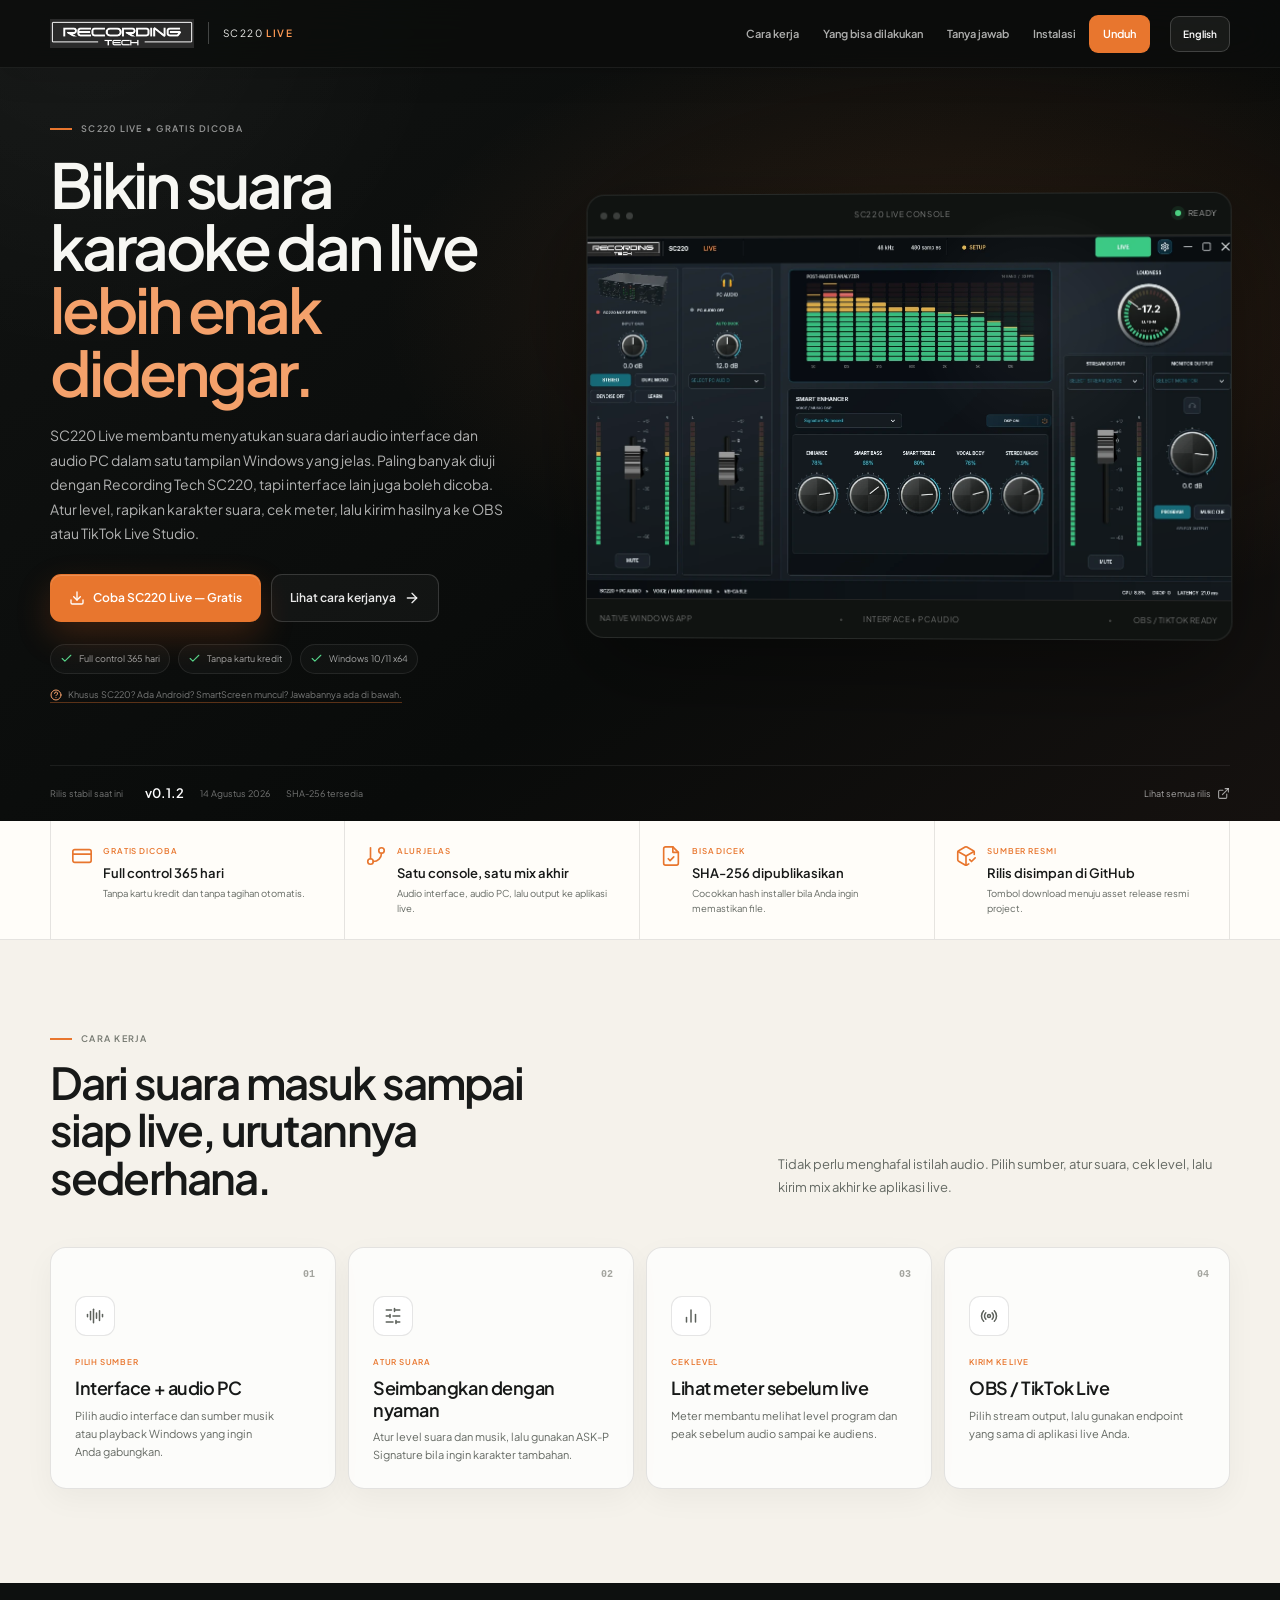
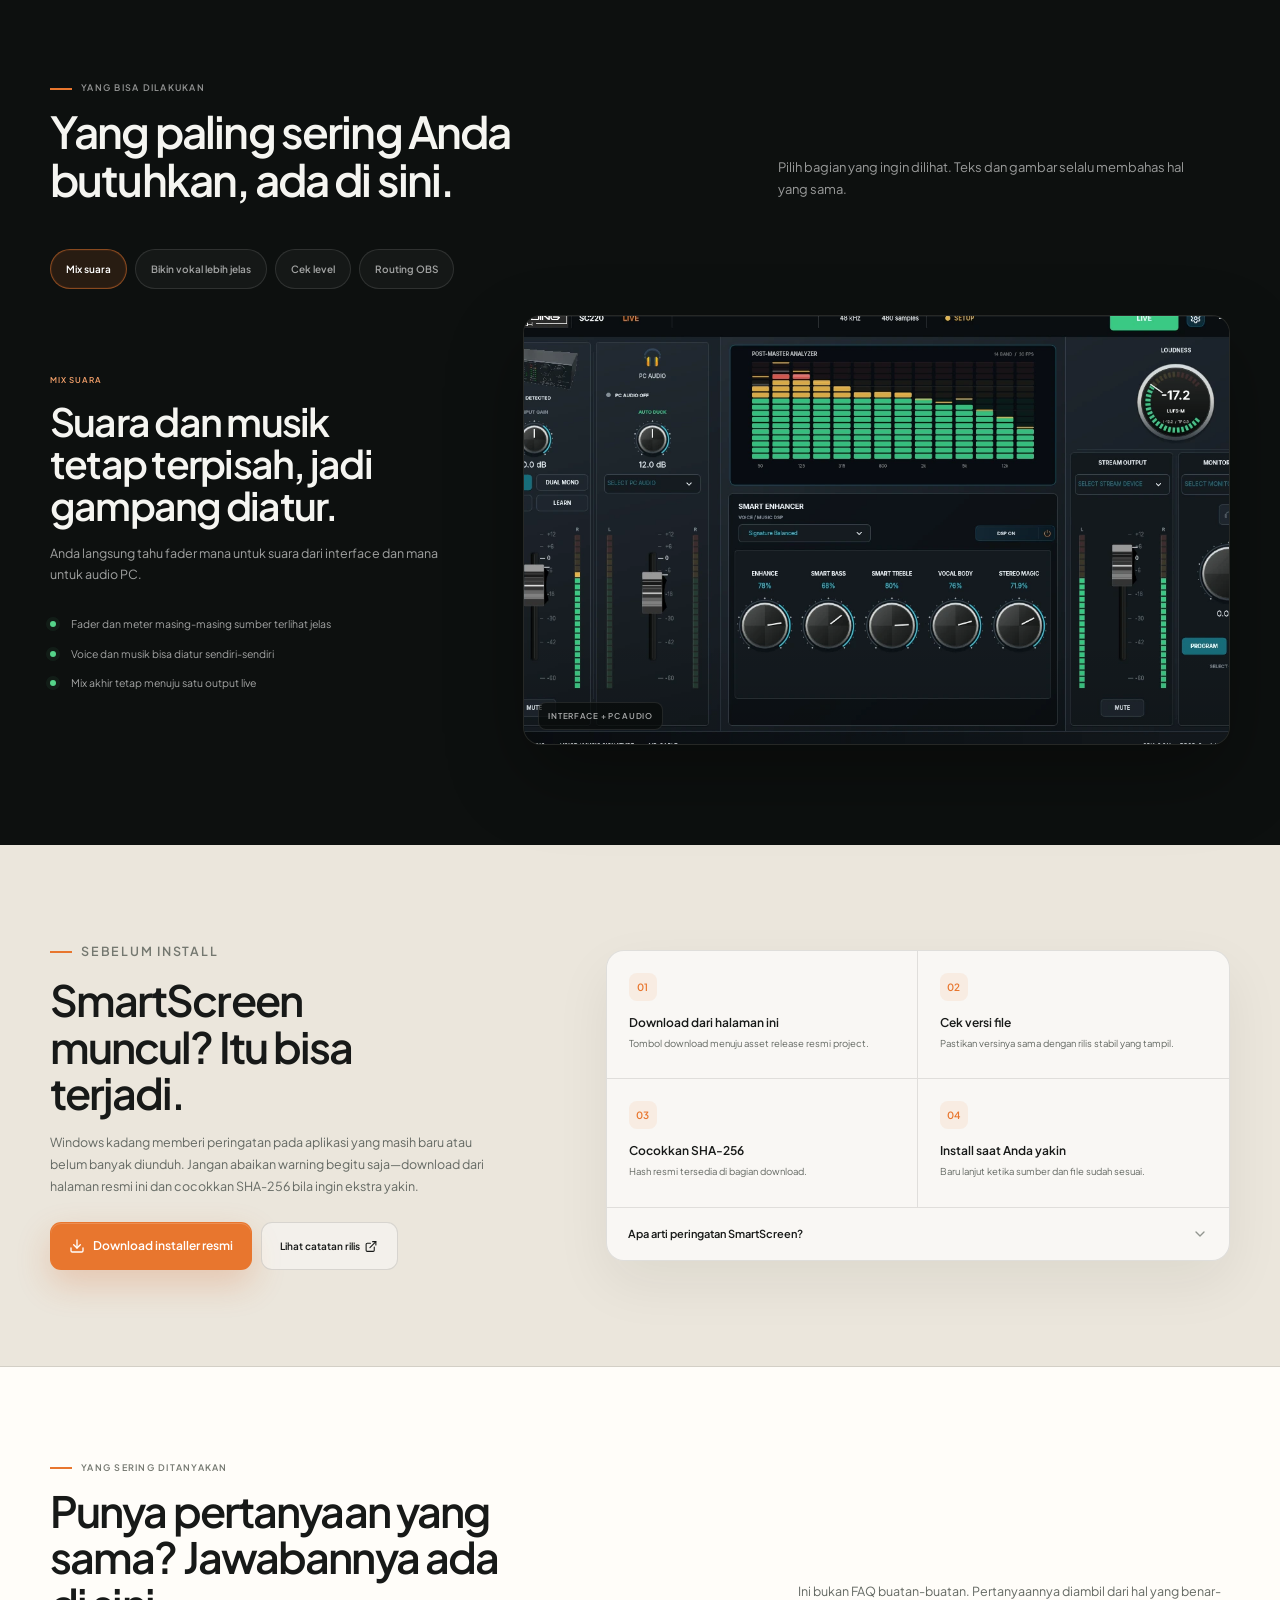
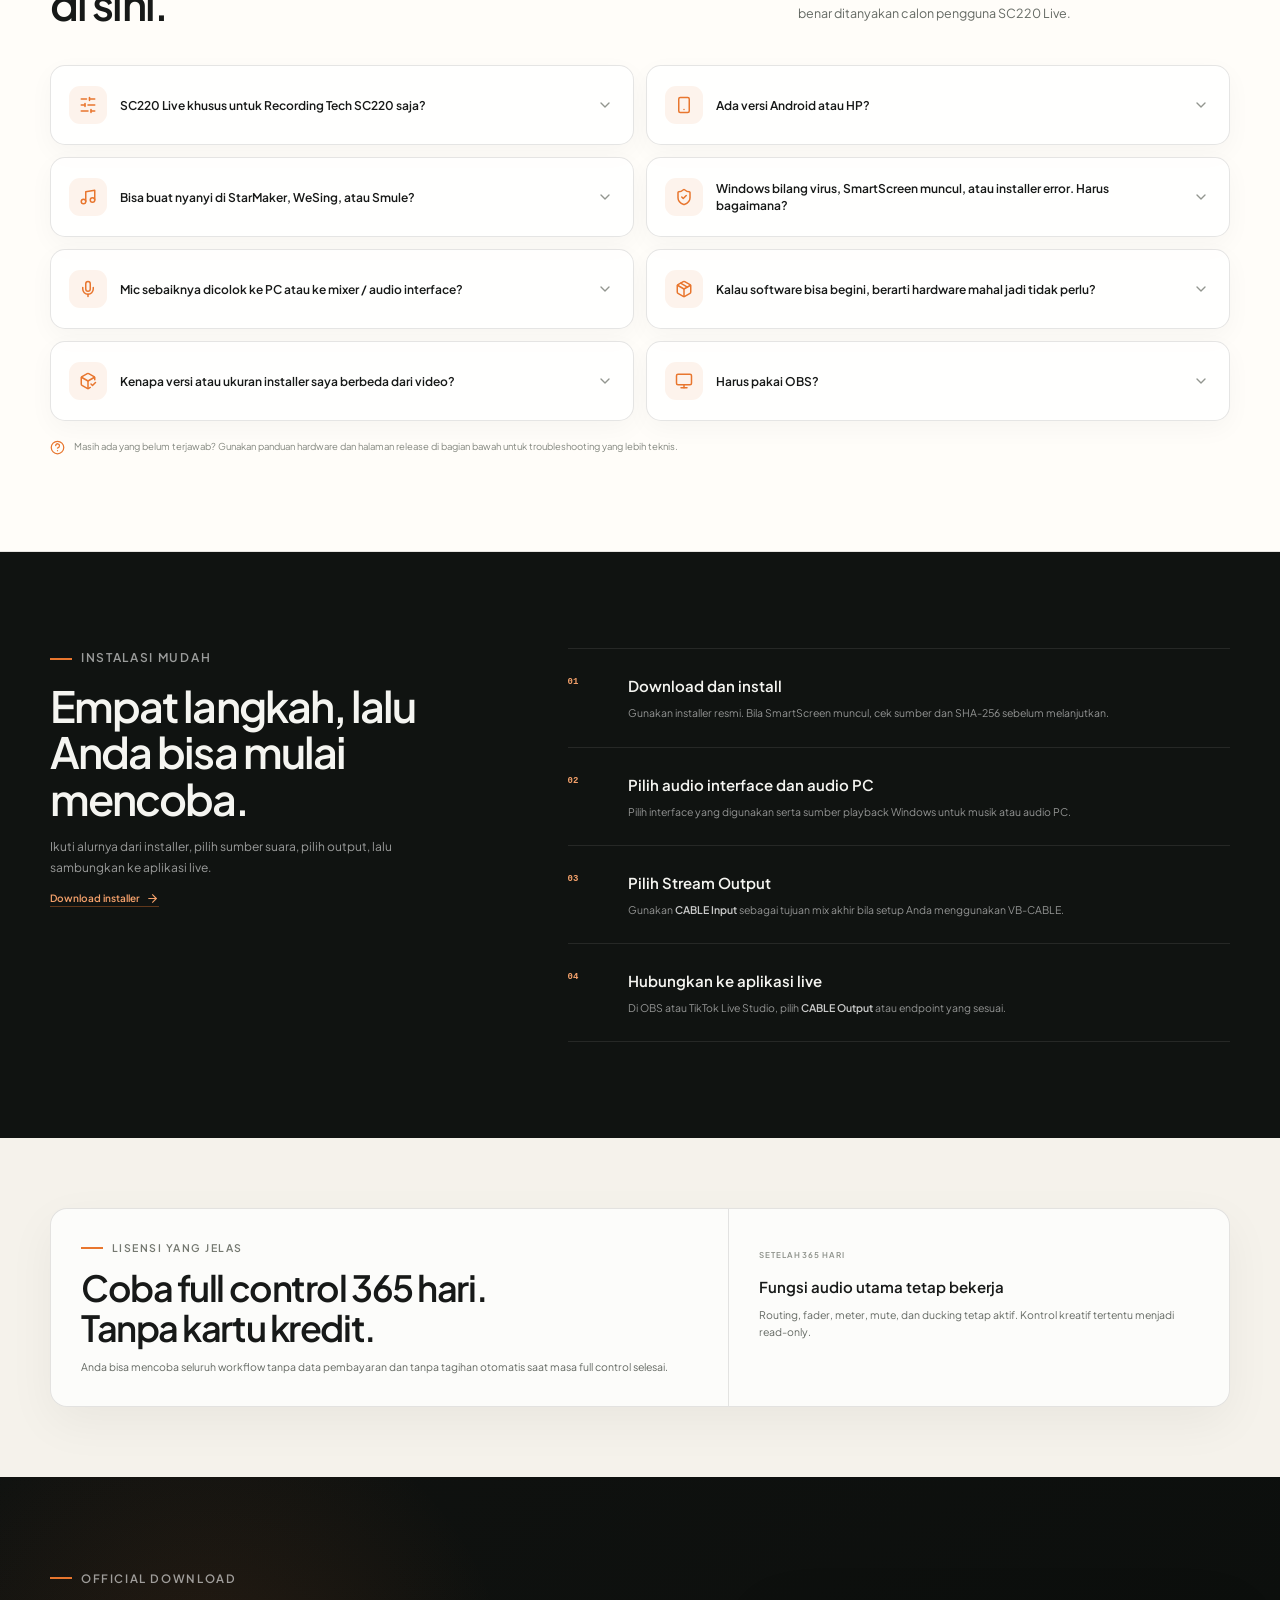
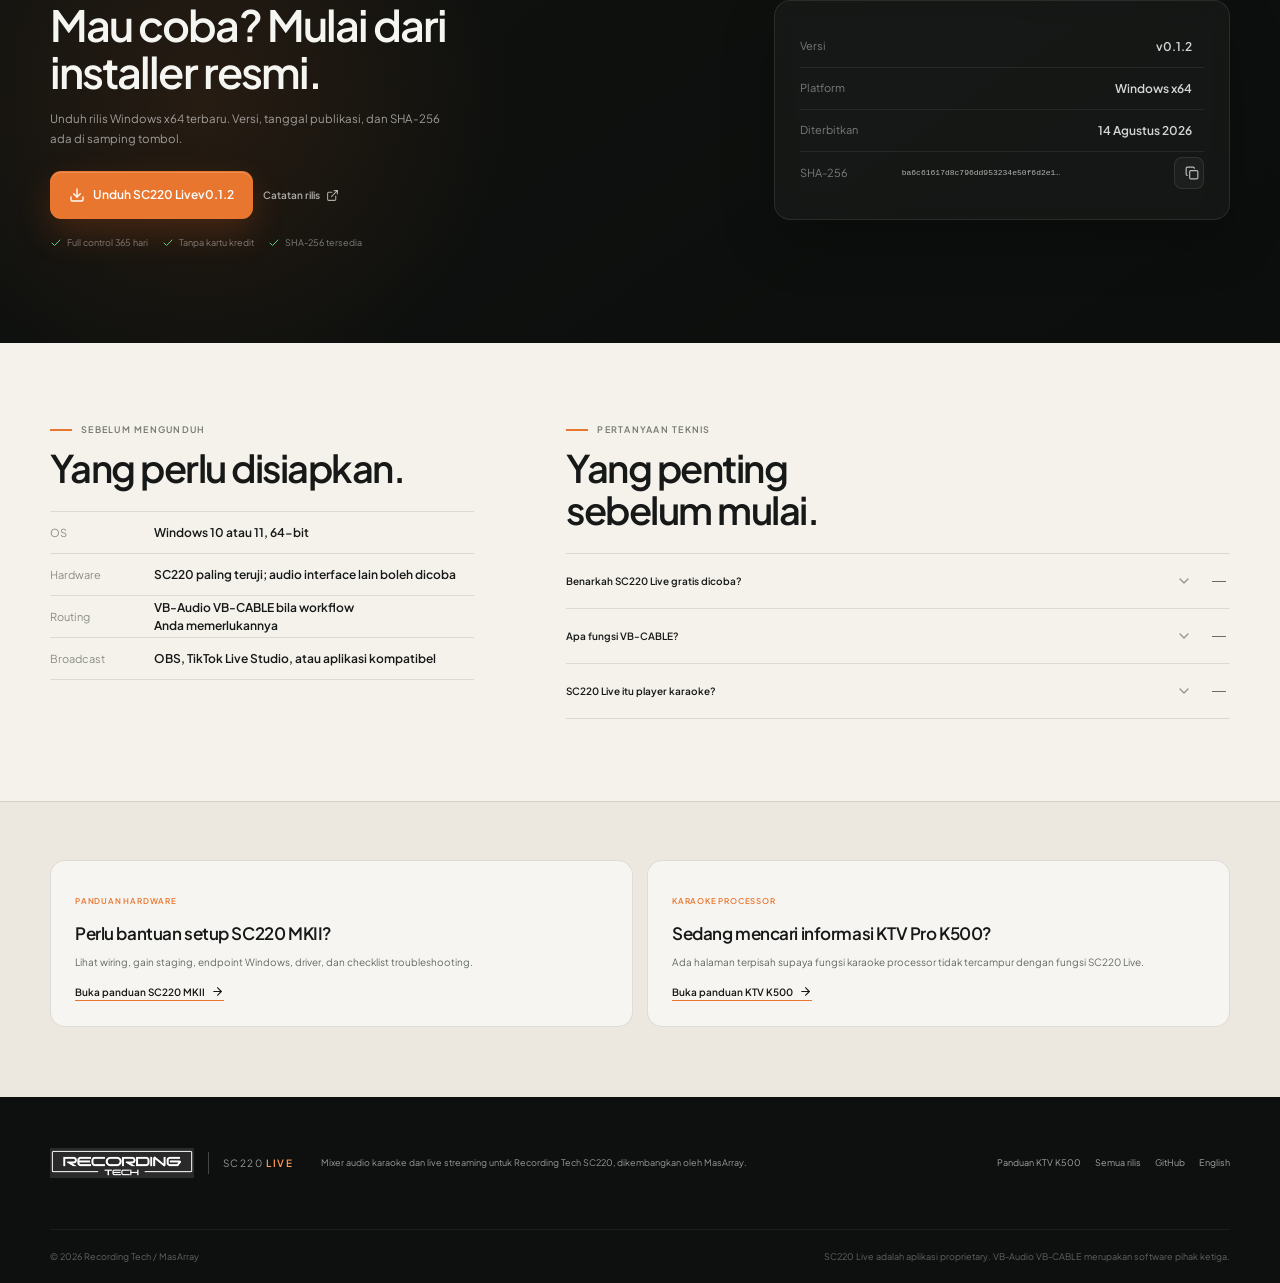
==== commit 56155c95: "design: add Lucide icons and real-user FAQ" ====
--- a/index.html
+++ b/index.html
@@ -7,7 +7,7 @@
   <meta name="theme-color" content="#0d100f">
   <meta name="robots" content="index,follow,max-image-preview:large,max-snippet:-1,max-video-preview:-1">
   <title>SC220 Live – Mixer Audio Karaoke untuk Windows</title>
-  <meta name="description" content="Coba SC220 Live gratis untuk Recording Tech SC220. Satukan audio SC220 dan PC, rapikan level, bentuk karakter suara, lalu kirim mix akhir ke OBS atau TikTok Live Studio.">
+  <meta name="description" content="Coba SC220 Live gratis. Satukan audio interface dan audio PC, rapikan level, bentuk karakter suara, lalu kirim mix akhir ke OBS atau TikTok Live Studio.">
   <link rel="canonical" href="https://masarray.github.io/sc220-download/">
   <link rel="alternate" hreflang="id" href="https://masarray.github.io/sc220-download/">
   <link rel="alternate" hreflang="en" href="https://masarray.github.io/sc220-download/en/">
@@ -15,19 +15,45 @@
   <link rel="sitemap" type="application/xml" href="https://masarray.github.io/sc220-download/sitemap.xml">
   <link rel="icon" href="favicon.svg" type="image/svg+xml">
   <link rel="manifest" href="site.webmanifest">
-  <meta property="og:type" content="website"><meta property="og:site_name" content="SC220 Live"><meta property="og:url" content="https://masarray.github.io/sc220-download/"><meta property="og:title" content="SC220 Live – Mixer Audio Karaoke untuk Windows"><meta property="og:description" content="Audio SC220 + PC yang lebih rapi dan mudah dibawa ke OBS atau TikTok Live Studio."><meta property="og:image" content="https://masarray.github.io/sc220-download/og-sc220-id.png"><meta property="og:image:width" content="1200"><meta property="og:image:height" content="630"><meta property="og:locale" content="id_ID">
-  <meta name="twitter:card" content="summary_large_image"><meta name="twitter:title" content="SC220 Live – Mixer Audio Karaoke untuk Windows"><meta name="twitter:description" content="Coba SC220 Live gratis untuk merapikan audio karaoke dan live dari Recording Tech SC220."><meta name="twitter:image" content="https://masarray.github.io/sc220-download/og-sc220-id.png">
+  <meta property="og:type" content="website"><meta property="og:site_name" content="SC220 Live"><meta property="og:url" content="https://masarray.github.io/sc220-download/"><meta property="og:title" content="SC220 Live – Mixer Audio Karaoke untuk Windows"><meta property="og:description" content="Audio interface + PC yang lebih rapi dan mudah dibawa ke OBS atau TikTok Live Studio."><meta property="og:image" content="https://masarray.github.io/sc220-download/og-sc220-id.png"><meta property="og:image:width" content="1200"><meta property="og:image:height" content="630"><meta property="og:locale" content="id_ID">
+  <meta name="twitter:card" content="summary_large_image"><meta name="twitter:title" content="SC220 Live – Mixer Audio Karaoke untuk Windows"><meta name="twitter:description" content="Coba SC220 Live gratis untuk merapikan audio karaoke dan live di Windows."><meta name="twitter:image" content="https://masarray.github.io/sc220-download/og-sc220-id.png">
   <link rel="stylesheet" href="styles.css">
   <link rel="stylesheet" href="landing-fonts.css">
   <link rel="stylesheet" href="landing-v3.css">
-  <script type="application/ld+json">{"@context":"https://schema.org","@graph":[{"@type":"WebSite","@id":"https://masarray.github.io/sc220-download/#website","url":"https://masarray.github.io/sc220-download/","name":"SC220 Live","alternateName":["SC220 Live Download","MasArray SC220 Live"],"inLanguage":["id-ID","en-US"],"publisher":{"@id":"https://masarray.github.io/sc220-download/#organization"}},{"@type":"Organization","@id":"https://masarray.github.io/sc220-download/#organization","name":"MasArray / Recording Tech","url":"https://masarray.github.io/sc220-download/","logo":{"@type":"ImageObject","url":"https://masarray.github.io/sc220-download/recording-tech-logo.png"}},{"@type":"SoftwareApplication","@id":"https://masarray.github.io/sc220-download/#software","name":"SC220 Live","url":"https://masarray.github.io/sc220-download/","downloadUrl":"https://github.com/masarray/sc220-download/releases/download/v0.1.2/SC220-Live-v0.1.2-Setup-win-x64.exe","image":"https://masarray.github.io/sc220-download/og-sc220-id.png","screenshot":"https://masarray.github.io/sc220-download/assets/screenshot/Screenshot.webp","applicationCategory":"MultimediaApplication","applicationSubCategory":"Audio mixer and live-streaming console","operatingSystem":"Windows 10, Windows 11","availableOnDevice":"Recording Tech SC220","inLanguage":"id-ID","softwareVersion":"0.1.2","datePublished":"2026-08-14","isAccessibleForFree":true,"offers":{"@type":"Offer","price":"0","priceCurrency":"IDR","availability":"https://schema.org/InStock","url":"https://sc220.pages.dev/download/"},"description":"Aplikasi Windows untuk menggabungkan input Recording Tech SC220 dan audio PC, memproses audio dengan ASK-P Signature, lalu mengirim hasil ke OBS atau TikTok Live Studio.","featureList":["SC220 and PC audio mixing","ASK-P Signature DSP","Automatic PC audio ducking","Loudness and peak metering","VB-CABLE stream output"],"publisher":{"@id":"https://masarray.github.io/sc220-download/#organization"}}]}</script>
+  <link rel="stylesheet" href="landing-components.css">
+  <script type="application/ld+json">{"@context":"https://schema.org","@graph":[{"@type":"WebSite","@id":"https://masarray.github.io/sc220-download/#website","url":"https://masarray.github.io/sc220-download/","name":"SC220 Live","alternateName":["SC220 Live Download","MasArray SC220 Live"],"inLanguage":["id-ID","en-US"],"publisher":{"@id":"https://masarray.github.io/sc220-download/#organization"}},{"@type":"Organization","@id":"https://masarray.github.io/sc220-download/#organization","name":"MasArray / Recording Tech","url":"https://masarray.github.io/sc220-download/","logo":{"@type":"ImageObject","url":"https://masarray.github.io/sc220-download/recording-tech-logo.png"}},{"@type":"SoftwareApplication","@id":"https://masarray.github.io/sc220-download/#software","name":"SC220 Live","url":"https://masarray.github.io/sc220-download/","downloadUrl":"https://github.com/masarray/sc220-download/releases/download/v0.1.2/SC220-Live-v0.1.2-Setup-win-x64.exe","image":"https://masarray.github.io/sc220-download/og-sc220-id.png","screenshot":"https://masarray.github.io/sc220-download/assets/screenshot/Screenshot.webp","applicationCategory":"MultimediaApplication","applicationSubCategory":"Audio mixer and live-streaming console","operatingSystem":"Windows 10, Windows 11","availableOnDevice":"Windows-compatible audio interfaces; optimized for Recording Tech SC220","inLanguage":"id-ID","softwareVersion":"0.1.2","datePublished":"2026-08-14","isAccessibleForFree":true,"offers":{"@type":"Offer","price":"0","priceCurrency":"IDR","availability":"https://schema.org/InStock","url":"https://sc220.pages.dev/download/"},"description":"Aplikasi Windows untuk menggabungkan input audio interface dan audio PC, memproses audio dengan ASK-P Signature, lalu mengirim hasil ke OBS atau TikTok Live Studio.","featureList":["Audio interface and PC audio mixing","ASK-P Signature DSP","Automatic PC audio ducking","Loudness and peak metering","VB-CABLE stream output"],"publisher":{"@id":"https://masarray.github.io/sc220-download/#organization"}}]}</script>
+  <script type="application/ld+json">{"@context":"https://schema.org","@type":"FAQPage","mainEntity":[{"@type":"Question","name":"Apakah SC220 Live khusus untuk Recording Tech SC220?","acceptedAnswer":{"@type":"Answer","text":"Tidak dikunci ke SC220. SC220 adalah perangkat yang paling banyak diuji dan didokumentasikan, tetapi audio interface lain dapat dicoba selama tersedia sebagai endpoint audio Windows dan routing-nya sesuai."}},{"@type":"Question","name":"Apakah sudah ada versi Android?","acceptedAnswer":{"@type":"Answer","text":"Belum. Rilis resmi SC220 Live saat ini tersedia untuk Windows 10 dan Windows 11 x64."}},{"@type":"Question","name":"Bisa dipakai untuk StarMaker, WeSing, atau Smule?","acceptedAnswer":{"@type":"Answer","text":"SC220 Live berjalan di Windows. Untuk aplikasi karaoke di ponsel, audio perlu dirouting dari PC atau audio interface menuju ponsel dengan hardware dan matrix routing yang kompatibel."}},{"@type":"Question","name":"Kenapa Windows SmartScreen atau antivirus memberi peringatan?","acceptedAnswer":{"@type":"Answer","text":"Aplikasi baru atau yang belum banyak diunduh dapat memunculkan peringatan reputasi. Unduh hanya dari halaman resmi, cocokkan versi dan SHA-256, dan jangan mematikan antivirus hanya untuk memaksa instalasi."}},{"@type":"Question","name":"Mic sebaiknya dicolok ke PC atau audio interface?","acceptedAnswer":{"@type":"Answer","text":"Umumnya mic masuk ke input audio interface, mixer, atau processor yang digunakan, bukan ke jack mic analog PC. Setelah itu perangkat tersebut terhubung ke Windows dan dipilih sebagai sumber di SC220 Live."}},{"@type":"Question","name":"Apakah SC220 Live menggantikan hardware audio?","acceptedAnswer":{"@type":"Answer","text":"Tidak. SC220 Live membantu mixing, DSP, metering, dan routing di Windows. Mic, preamp, ADC/DAC, audio interface, mixer, atau processor tetap memiliki fungsi hardware masing-masing."}}]}</script>
 </head>
 <body class="landing-page">
+<svg class="lucide-sprite" aria-hidden="true"><defs>
+  <symbol id="icon-download" viewBox="0 0 24 24"><path d="M21 15v4a2 2 0 0 1-2 2H5a2 2 0 0 1-2-2v-4"/><polyline points="7 10 12 15 17 10"/><line x1="12" x2="12" y1="15" y2="3"/></symbol>
+  <symbol id="icon-arrow-right" viewBox="0 0 24 24"><path d="M5 12h14"/><path d="m12 5 7 7-7 7"/></symbol>
+  <symbol id="icon-check" viewBox="0 0 24 24"><path d="M20 6 9 17l-5-5"/></symbol>
+  <symbol id="icon-check-circle" viewBox="0 0 24 24"><circle cx="12" cy="12" r="10"/><path d="m9 12 2 2 4-4"/></symbol>
+  <symbol id="icon-audio-lines" viewBox="0 0 24 24"><path d="M2 10v3"/><path d="M6 6v11"/><path d="M10 3v18"/><path d="M14 8v7"/><path d="M18 5v13"/><path d="M22 10v3"/></symbol>
+  <symbol id="icon-sliders-horizontal" viewBox="0 0 24 24"><line x1="21" x2="14" y1="4" y2="4"/><line x1="10" x2="3" y1="4" y2="4"/><line x1="21" x2="12" y1="12" y2="12"/><line x1="8" x2="3" y1="12" y2="12"/><line x1="21" x2="16" y1="20" y2="20"/><line x1="12" x2="3" y1="20" y2="20"/><line x1="14" x2="14" y1="2" y2="6"/><line x1="8" x2="8" y1="10" y2="14"/><line x1="16" x2="16" y1="18" y2="22"/></symbol>
+  <symbol id="icon-chart" viewBox="0 0 24 24"><line x1="18" x2="18" y1="20" y2="10"/><line x1="12" x2="12" y1="20" y2="4"/><line x1="6" x2="6" y1="20" y2="14"/></symbol>
+  <symbol id="icon-radio" viewBox="0 0 24 24"><path d="M4.9 19.1C1 15.2 1 8.8 4.9 4.9"/><path d="M7.8 16.2a6 6 0 0 1 0-8.5"/><circle cx="12" cy="12" r="2"/><path d="M16.2 7.8a6 6 0 0 1 0 8.5"/><path d="M19.1 4.9a10 10 0 0 1 0 14.2"/></symbol>
+  <symbol id="icon-shield-check" viewBox="0 0 24 24"><path d="M20 13c0 5-3.5 7.5-7.66 8.95a1 1 0 0 1-.68-.01C7.5 20.5 4 18 4 13V6a1 1 0 0 1 1-1c2 0 4.5-1.2 6.24-2.72a1.17 1.17 0 0 1 1.52 0C14.51 3.81 17 5 19 5a1 1 0 0 1 1 1z"/><path d="m9 12 2 2 4-4"/></symbol>
+  <symbol id="icon-monitor" viewBox="0 0 24 24"><rect width="20" height="14" x="2" y="3" rx="2"/><line x1="8" x2="16" y1="21" y2="21"/><line x1="12" x2="12" y1="17" y2="21"/></symbol>
+  <symbol id="icon-smartphone" viewBox="0 0 24 24"><rect width="14" height="20" x="5" y="2" rx="2" ry="2"/><path d="M12 18h.01"/></symbol>
+  <symbol id="icon-music" viewBox="0 0 24 24"><path d="M9 18V5l12-2v13"/><circle cx="6" cy="18" r="3"/><circle cx="18" cy="16" r="3"/></symbol>
+  <symbol id="icon-mic" viewBox="0 0 24 24"><path d="M12 2a3 3 0 0 0-3 3v7a3 3 0 0 0 6 0V5a3 3 0 0 0-3-3Z"/><path d="M19 10v2a7 7 0 0 1-14 0v-2"/><line x1="12" x2="12" y1="19" y2="22"/></symbol>
+  <symbol id="icon-boxes" viewBox="0 0 24 24"><path d="m7.5 4.27 9 5.15"/><path d="M21 8a2 2 0 0 0-1-1.73l-7-4a2 2 0 0 0-2 0l-7 4A2 2 0 0 0 3 8v8a2 2 0 0 0 1 1.73l7 4a2 2 0 0 0 2 0l7-4A2 2 0 0 0 21 16Z"/><path d="m3.3 7 8.7 5 8.7-5"/><path d="M12 22V12"/></symbol>
+  <symbol id="icon-package-check" viewBox="0 0 24 24"><path d="m16 16 2 2 4-4"/><path d="M21 10.4V8a2 2 0 0 0-1-1.73l-7-4a2 2 0 0 0-2 0l-7 4A2 2 0 0 0 3 8v8a2 2 0 0 0 1 1.73l7 4a2 2 0 0 0 2 0l2-1.14"/><polyline points="3.29 7 12 12 20.71 7"/><line x1="12" x2="12" y1="22" y2="12"/></symbol>
+  <symbol id="icon-file-check" viewBox="0 0 24 24"><path d="M14 2H6a2 2 0 0 0-2 2v16a2 2 0 0 0 2 2h12a2 2 0 0 0 2-2V8z"/><polyline points="14 2 14 8 20 8"/><path d="m9 15 2 2 4-4"/></symbol>
+  <symbol id="icon-git-branch" viewBox="0 0 24 24"><line x1="6" x2="6" y1="3" y2="15"/><circle cx="18" cy="6" r="3"/><circle cx="6" cy="18" r="3"/><path d="M18 9a9 9 0 0 1-9 9"/></symbol>
+  <symbol id="icon-credit-card" viewBox="0 0 24 24"><rect width="20" height="14" x="2" y="5" rx="2"/><line x1="2" x2="22" y1="10" y2="10"/></symbol>
+  <symbol id="icon-circle-help" viewBox="0 0 24 24"><circle cx="12" cy="12" r="10"/><path d="M9.09 9a3 3 0 1 1 5.83 1c0 2-3 3-3 3"/><path d="M12 17h.01"/></symbol>
+  <symbol id="icon-external-link" viewBox="0 0 24 24"><path d="M15 3h6v6"/><path d="M10 14 21 3"/><path d="M18 13v6a2 2 0 0 1-2 2H5a2 2 0 0 1-2-2V8a2 2 0 0 1 2-2h6"/></symbol>
+  <symbol id="icon-copy" viewBox="0 0 24 24"><rect width="14" height="14" x="8" y="8" rx="2" ry="2"/><path d="M4 16c-1.1 0-2-.9-2-2V4c0-1.1.9-2 2-2h10c1.1 0 2 .9 2 2"/></symbol>
+  <symbol id="icon-chevron-down" viewBox="0 0 24 24"><path d="m6 9 6 6 6-6"/></symbol>
+</defs></svg>
 <a class="skip-link" href="#content">Lewati ke isi utama</a>
 <header class="site-header" data-header>
   <div class="nav-shell">
     <a class="brand" href="#top" aria-label="SC220 Live, kembali ke atas"><img src="recording-tech-logo.png" width="190" height="51" alt="Recording Tech"><span class="brand-divider" aria-hidden="true"></span><span class="brand-product">SC220 <b>LIVE</b></span></a>
-    <nav class="desktop-nav" aria-label="Navigasi utama"><a href="#cara-kerja">Cara kerja</a><a href="#fitur">Yang bisa dilakukan</a><a href="#aman-dicoba">Aman dicoba</a><a href="#instalasi">Instalasi</a><a href="#download">Unduh</a></nav>
+    <nav class="desktop-nav" aria-label="Navigasi utama"><a href="#cara-kerja">Cara kerja</a><a href="#fitur">Yang bisa dilakukan</a><a href="#pertanyaan">Tanya jawab</a><a href="#instalasi">Instalasi</a><a href="#download">Unduh</a></nav>
     <a class="header-download" href="en/" lang="en" aria-label="Open English version">English</a>
   </div>
 </header>
@@ -38,149 +64,115 @@
     <div class="hero-copy">
       <p class="eyebrow" data-reveal>SC220 LIVE • GRATIS DICOBA</p>
       <h1 data-reveal style="--reveal-delay:70ms">Bikin suara karaoke dan live <em>lebih enak didengar.</em></h1>
-      <p class="hero-lead" data-reveal style="--reveal-delay:140ms">Kalau Anda pakai Recording Tech SC220, SC220 Live membantu menyatukan suara dari SC220 dan audio PC dalam satu tampilan yang jelas. Atur level, rapikan karakter suara, cek meter, lalu kirim hasilnya ke OBS atau TikTok Live Studio.</p>
+      <p class="hero-lead" data-reveal style="--reveal-delay:140ms">SC220 Live membantu menyatukan suara dari audio interface dan audio PC dalam satu tampilan Windows yang jelas. Paling banyak diuji dengan Recording Tech SC220, tapi interface lain juga boleh dicoba. Atur level, rapikan karakter suara, cek meter, lalu kirim hasilnya ke OBS atau TikTok Live Studio.</p>
       <div class="hero-actions" data-reveal style="--reveal-delay:210ms">
-        <a class="button button-primary" data-download-link href="https://github.com/masarray/sc220-download/releases/download/v0.1.2/SC220-Live-v0.1.2-Setup-win-x64.exe"><svg aria-hidden="true" viewBox="0 0 24 24"><path d="M12 3v11m0 0 4-4m-4 4-4-4M5 20h14"/></svg><span>Coba SC220 Live — Gratis</span></a>
-        <a class="button button-secondary" href="#cara-kerja"><span>Lihat cara kerjanya</span><svg aria-hidden="true" viewBox="0 0 24 24"><path d="m9 18 6-6-6-6"/></svg></a>
+        <a class="button button-primary" data-download-link href="https://github.com/masarray/sc220-download/releases/download/v0.1.2/SC220-Live-v0.1.2-Setup-win-x64.exe"><svg class="lucide" aria-hidden="true"><use href="#icon-download"/></svg><span>Coba SC220 Live — Gratis</span></a>
+        <a class="button button-secondary" href="#cara-kerja"><span>Lihat cara kerjanya</span><svg class="lucide" aria-hidden="true"><use href="#icon-arrow-right"/></svg></a>
       </div>
       <div class="hero-trust" aria-label="Informasi utama" data-reveal style="--reveal-delay:280ms">
-        <span><svg aria-hidden="true" viewBox="0 0 24 24"><path d="m5 12 4 4L19 6"/></svg> Full control 365 hari</span>
-        <span><svg aria-hidden="true" viewBox="0 0 24 24"><path d="m5 12 4 4L19 6"/></svg> Tanpa kartu kredit</span>
-        <span><svg aria-hidden="true" viewBox="0 0 24 24"><path d="m5 12 4 4L19 6"/></svg> Windows 10/11 x64</span>
+        <span><svg class="lucide" aria-hidden="true"><use href="#icon-check"/></svg> Full control 365 hari</span>
+        <span><svg class="lucide" aria-hidden="true"><use href="#icon-check"/></svg> Tanpa kartu kredit</span>
+        <span><svg class="lucide" aria-hidden="true"><use href="#icon-check"/></svg> Windows 10/11 x64</span>
       </div>
-      <a class="hero-note" href="#aman-dicoba" data-reveal style="--reveal-delay:330ms">SmartScreen muncul? Tenang, ada cara sederhana untuk cek file sebelum install.</a>
+      <a class="hero-note" href="#pertanyaan" data-reveal style="--reveal-delay:330ms"><svg class="lucide" aria-hidden="true"><use href="#icon-circle-help"/></svg> Khusus SC220? Ada Android? SmartScreen muncul? Jawabannya ada di bawah.</a>
     </div>
-
     <div class="product-stage" data-reveal style="--reveal-delay:120ms">
       <div class="stage-topline"><div class="window-dots" aria-hidden="true"><i></i><i></i><i></i></div><span>SC220 Live Console</span><span class="live-status"><i></i> READY</span></div>
-      <div class="product-shot"><img src="assets/screenshot/Screenshot.webp" alt="Tampilan SC220 Live dengan input SC220, audio PC, DSP, meter, dan output streaming"></div>
-      <div class="stage-caption"><span>Native Windows app</span><span>SC220 + PC audio</span><span>OBS / TikTok ready</span></div>
+      <div class="product-shot"><img src="assets/screenshot/Screenshot.webp" alt="Tampilan SC220 Live dengan input audio interface, audio PC, DSP, meter, dan output streaming"></div>
+      <div class="stage-caption"><span>Native Windows app</span><span>Interface + PC audio</span><span>OBS / TikTok ready</span></div>
     </div>
   </div>
-  <div class="hero-bottom"><p>Rilis stabil saat ini</p><div class="release-inline"><strong data-version>v0.1.2</strong><span data-published>14 Agustus 2026</span><span>SHA-256 tersedia</span></div><a href="https://github.com/masarray/sc220-download/releases">Lihat semua rilis <span aria-hidden="true">↗</span></a></div>
+  <div class="hero-bottom"><p>Rilis stabil saat ini</p><div class="release-inline"><strong data-version>v0.1.2</strong><span data-published>14 Agustus 2026</span><span>SHA-256 tersedia</span></div><a href="https://github.com/masarray/sc220-download/releases">Lihat semua rilis <svg class="lucide" aria-hidden="true"><use href="#icon-external-link"/></svg></a></div>
 </section>
 
 <section class="confidence-strip" aria-label="Kenapa mudah dicoba">
   <div class="confidence-grid">
-    <article class="confidence-item" data-reveal><small>GRATIS DICOBA</small><strong>Full control 365 hari</strong><span>Tanpa kartu kredit dan tanpa tagihan otomatis.</span></article>
-    <article class="confidence-item" data-reveal style="--reveal-delay:70ms"><small>ALUR JELAS</small><strong>Satu console, satu mix akhir</strong><span>SC220, audio PC, lalu output ke aplikasi live.</span></article>
-    <article class="confidence-item" data-reveal style="--reveal-delay:140ms"><small>BISA DICEK</small><strong>SHA-256 dipublikasikan</strong><span>Cocokkan hash installer bila Anda ingin memastikan file.</span></article>
-    <article class="confidence-item" data-reveal style="--reveal-delay:210ms"><small>SUMBER RESMI</small><strong>Rilis disimpan di GitHub</strong><span>Tombol download di halaman ini menuju asset release resmi.</span></article>
+    <article class="confidence-item" data-reveal><svg class="lucide confidence-icon" aria-hidden="true"><use href="#icon-credit-card"/></svg><small>GRATIS DICOBA</small><strong>Full control 365 hari</strong><span>Tanpa kartu kredit dan tanpa tagihan otomatis.</span></article>
+    <article class="confidence-item" data-reveal style="--reveal-delay:70ms"><svg class="lucide confidence-icon" aria-hidden="true"><use href="#icon-git-branch"/></svg><small>ALUR JELAS</small><strong>Satu console, satu mix akhir</strong><span>Audio interface, audio PC, lalu output ke aplikasi live.</span></article>
+    <article class="confidence-item" data-reveal style="--reveal-delay:140ms"><svg class="lucide confidence-icon" aria-hidden="true"><use href="#icon-file-check"/></svg><small>BISA DICEK</small><strong>SHA-256 dipublikasikan</strong><span>Cocokkan hash installer bila Anda ingin memastikan file.</span></article>
+    <article class="confidence-item" data-reveal style="--reveal-delay:210ms"><svg class="lucide confidence-icon" aria-hidden="true"><use href="#icon-package-check"/></svg><small>SUMBER RESMI</small><strong>Rilis disimpan di GitHub</strong><span>Tombol download menuju asset release resmi project.</span></article>
   </div>
 </section>
 
 <section class="plain-section" id="cara-kerja">
   <div class="section-shell">
     <!-- BUILD_CONTEXT: <p>SC220 Live bukan pemutar lagu karaoke dan bukan software kontrol KTV K500. Aplikasi ini menangani tahap capture, mixing audio PC, DSP, metering, dan routing menuju aplikasi siaran.</p> -->
-    <div class="section-heading">
-      <div><p class="eyebrow dark" data-reveal>CARA KERJA</p><h2 data-reveal style="--reveal-delay:70ms">Dari suara masuk sampai siap live, urutannya sederhana.</h2></div>
-      <p data-reveal style="--reveal-delay:120ms">Tidak perlu menghafal istilah audio. Ikuti empat langkah ini setiap kali: pilih sumber, atur suara, cek level, lalu kirim mix akhir ke aplikasi live.</p>
-    </div>
+    <div class="section-heading"><div><p class="eyebrow dark" data-reveal>CARA KERJA</p><h2 data-reveal style="--reveal-delay:70ms">Dari suara masuk sampai siap live, urutannya sederhana.</h2></div><p data-reveal style="--reveal-delay:120ms">Tidak perlu menghafal istilah audio. Pilih sumber, atur suara, cek level, lalu kirim mix akhir ke aplikasi live.</p></div>
     <div class="flow-grid">
-      <article class="flow-card" data-reveal><span class="flow-number">01</span><div class="flow-icon"><svg aria-hidden="true" viewBox="0 0 24 24"><path d="M12 2v20M8 6h8M7 18h10M9 10h6v4H9z"/></svg></div><small>PILIH SUMBER</small><h3>SC220 + audio PC</h3><p>Pilih Recording Tech SC220 dan sumber musik atau audio Windows yang ingin Anda gabungkan.</p></article>
-      <article class="flow-card" data-reveal style="--reveal-delay:70ms"><span class="flow-number">02</span><div class="flow-icon"><svg aria-hidden="true" viewBox="0 0 24 24"><path d="M8 5v14M16 5v14M5 9h6M13 15h6"/></svg></div><small>ATUR SUARA</small><h3>Seimbangkan dengan nyaman</h3><p>Atur level suara dan musik, lalu gunakan ASK-P Signature bila ingin memberi karakter tambahan.</p></article>
-      <article class="flow-card" data-reveal style="--reveal-delay:140ms"><span class="flow-number">03</span><div class="flow-icon"><svg aria-hidden="true" viewBox="0 0 24 24"><path d="M6 18V9m6 9V5m6 13v-6M3 21h18"/></svg></div><small>CEK LEVEL</small><h3>Lihat meter sebelum live</h3><p>Meter membantu melihat level program dan peak supaya Anda tidak hanya mengandalkan tebakan dari telinga.</p></article>
-      <article class="flow-card" data-reveal style="--reveal-delay:210ms"><span class="flow-number">04</span><div class="flow-icon"><svg aria-hidden="true" viewBox="0 0 24 24"><path d="M4 17V7h16v10M8 21h8M12 17v4"/></svg></div><small>KIRIM KE LIVE</small><h3>OBS / TikTok Live</h3><p>Pilih stream output, lalu gunakan endpoint yang sama di OBS atau TikTok Live Studio.</p></article>
+      <article class="flow-card" data-reveal><span class="flow-number">01</span><div class="flow-icon"><svg class="lucide" aria-hidden="true"><use href="#icon-audio-lines"/></svg></div><small>PILIH SUMBER</small><h3>Interface + audio PC</h3><p>Pilih audio interface dan sumber musik atau playback Windows yang ingin Anda gabungkan.</p></article>
+      <article class="flow-card" data-reveal style="--reveal-delay:70ms"><span class="flow-number">02</span><div class="flow-icon"><svg class="lucide" aria-hidden="true"><use href="#icon-sliders-horizontal"/></svg></div><small>ATUR SUARA</small><h3>Seimbangkan dengan nyaman</h3><p>Atur level suara dan musik, lalu gunakan ASK-P Signature bila ingin karakter tambahan.</p></article>
+      <article class="flow-card" data-reveal style="--reveal-delay:140ms"><span class="flow-number">03</span><div class="flow-icon"><svg class="lucide" aria-hidden="true"><use href="#icon-chart"/></svg></div><small>CEK LEVEL</small><h3>Lihat meter sebelum live</h3><p>Meter membantu melihat level program dan peak sebelum audio sampai ke audiens.</p></article>
+      <article class="flow-card" data-reveal style="--reveal-delay:210ms"><span class="flow-number">04</span><div class="flow-icon"><svg class="lucide" aria-hidden="true"><use href="#icon-radio"/></svg></div><small>KIRIM KE LIVE</small><h3>OBS / TikTok Live</h3><p>Pilih stream output, lalu gunakan endpoint yang sama di aplikasi live Anda.</p></article>
     </div>
   </div>
 </section>
 
 <section class="dark-section" id="fitur">
   <div class="section-shell">
-    <div class="section-heading">
-      <div><p class="eyebrow" data-reveal>YANG BISA DILAKUKAN</p><h2 data-reveal style="--reveal-delay:70ms">Yang paling sering Anda butuhkan, ada di sini.</h2></div>
-      <p data-reveal style="--reveal-delay:120ms">Pilih bagian yang ingin Anda lihat. Teks dan gambar selalu menjelaskan hal yang sama, jadi tidak perlu menebak-nebak screenshot mana yang sedang dibahas.</p>
-    </div>
-
+    <div class="section-heading"><div><p class="eyebrow" data-reveal>YANG BISA DILAKUKAN</p><h2 data-reveal style="--reveal-delay:70ms">Yang paling sering Anda butuhkan, ada di sini.</h2></div><p data-reveal style="--reveal-delay:120ms">Pilih bagian yang ingin dilihat. Teks dan gambar selalu membahas hal yang sama.</p></div>
     <div class="feature-tabs" role="tablist" aria-label="Fitur SC220 Live" data-reveal>
       <button class="feature-tab" type="button" role="tab" aria-selected="true" aria-controls="feature-mix" data-feature-tab>Mix suara</button>
       <button class="feature-tab" type="button" role="tab" aria-selected="false" aria-controls="feature-voice" tabindex="-1" data-feature-tab>Bikin vokal lebih jelas</button>
       <button class="feature-tab" type="button" role="tab" aria-selected="false" aria-controls="feature-meter" tabindex="-1" data-feature-tab>Cek level</button>
       <button class="feature-tab" type="button" role="tab" aria-selected="false" aria-controls="feature-routing" tabindex="-1" data-feature-tab>Routing OBS</button>
     </div>
-
-    <article class="feature-panel is-active" id="feature-mix" data-feature-panel data-mode="mix">
-      <div class="feature-copy" data-reveal><span class="micro-label">MIX SUARA</span><h3>SC220 dan musik PC tetap terpisah, jadi mudah diatur.</h3><p>Anda langsung tahu fader mana untuk suara dari SC220 dan mana untuk audio PC. Keduanya bisa diseimbangkan tanpa harus mencari menu tersembunyi.</p><ul class="feature-benefits"><li>Fader dan meter masing-masing sumber terlihat jelas</li><li>Voice dan musik bisa diatur sendiri-sendiri</li><li>Mix akhir tetap menuju satu output live</li></ul></div>
-      <div class="feature-visual" data-reveal style="--reveal-delay:80ms"><img src="assets/screenshot/Screenshot.webp" loading="lazy" decoding="async" alt="Area mixer SC220 dan audio PC di SC220 Live"><span class="feature-visual-label">SC220 + PC AUDIO</span></div>
-    </article>
-    <article class="feature-panel" id="feature-voice" data-feature-panel data-mode="voice" hidden>
-      <div class="feature-copy"><span class="micro-label">VOKAL & KARAKTER</span><h3>Butuh sedikit lebih hangat, terang, atau lebar? Tinggal putar kontrol utamanya.</h3><p>ASK-P Signature merangkum kontrol kreatif ke beberapa macro yang mudah dikenali, jadi Anda tidak harus membuka puluhan parameter DSP.</p><ul class="feature-benefits"><li>Enhance, Smart Bass, Smart Treble, Vocal Body, Stereo Magic</li><li>Cocok untuk penyesuaian cepat saat karaoke atau live</li><li>Mudah kembali ke titik awal yang masuk akal</li></ul></div>
-      <div class="feature-visual"><img src="assets/screenshot/Screenshot.webp" loading="lazy" decoding="async" alt="Kontrol ASK-P Signature pada SC220 Live"><span class="feature-visual-label">ASK-P SIGNATURE</span></div>
-    </article>
-    <article class="feature-panel" id="feature-meter" data-feature-panel data-mode="meter" hidden>
-      <div class="feature-copy"><span class="micro-label">LEVEL & PEAK</span><h3>Sebelum live, lihat dulu apakah levelnya sehat.</h3><p>Loudness dan peak meter memberi gambaran visual cepat. Kalau mix terlalu panas, Anda bisa menurunkannya sebelum audiens mendengarnya pecah.</p><ul class="feature-benefits"><li>Peak stereo mudah terlihat</li><li>Level program lebih mudah dipantau</li><li>Cek dulu, baru tekan GO LIVE</li></ul></div>
-      <div class="feature-visual"><img src="assets/screenshot/Screenshot.webp" loading="lazy" decoding="async" alt="Loudness dan peak meter pada SC220 Live"><span class="feature-visual-label">LOUDNESS + PEAK</span></div>
-    </article>
-    <article class="feature-panel" id="feature-routing" data-feature-panel data-mode="routing" hidden>
-      <div class="feature-copy"><span class="micro-label">ROUTING WINDOWS</span><h3>Nama device dibuat mudah dikenali saat masuk ke OBS atau TikTok.</h3><p>SC220 Live menampilkan nama endpoint Windows secara langsung. Ini membantu mencocokkan sumber dan output tanpa terlalu banyak trial-and-error.</p><ul class="feature-benefits"><li>Nama endpoint Windows terlihat apa adanya</li><li>Lebih mudah mencocokkan source dan stream output</li><li>Cocok untuk workflow VB-CABLE</li></ul></div>
-      <div class="feature-visual"><img src="assets/screenshot/Screenshot.webp" loading="lazy" decoding="async" alt="Routing output Windows pada SC220 Live"><span class="feature-visual-label">WINDOWS ENDPOINTS</span></div>
-    </article>
+    <article class="feature-panel is-active" id="feature-mix" data-feature-panel data-mode="mix"><div class="feature-copy" data-reveal><span class="micro-label">MIX SUARA</span><h3>Suara dan musik tetap terpisah, jadi gampang diatur.</h3><p>Anda langsung tahu fader mana untuk suara dari interface dan mana untuk audio PC.</p><ul class="feature-benefits"><li>Fader dan meter masing-masing sumber terlihat jelas</li><li>Voice dan musik bisa diatur sendiri-sendiri</li><li>Mix akhir tetap menuju satu output live</li></ul></div><div class="feature-visual" data-reveal style="--reveal-delay:80ms"><img src="assets/screenshot/Screenshot.webp" loading="lazy" decoding="async" alt="Area mixer audio interface dan audio PC di SC220 Live"><span class="feature-visual-label">INTERFACE + PC AUDIO</span></div></article>
+    <article class="feature-panel" id="feature-voice" data-feature-panel data-mode="voice" hidden><div class="feature-copy"><span class="micro-label">VOKAL & KARAKTER</span><h3>Butuh sedikit lebih hangat, terang, atau lebar? Putar kontrol utamanya.</h3><p>ASK-P Signature merangkum kontrol kreatif ke beberapa macro yang mudah dikenali.</p><ul class="feature-benefits"><li>Enhance, Smart Bass, Smart Treble, Vocal Body, Stereo Magic</li><li>Cocok untuk penyesuaian cepat saat karaoke atau live</li><li>Mudah kembali ke titik awal yang masuk akal</li></ul></div><div class="feature-visual"><img src="assets/screenshot/Screenshot.webp" loading="lazy" decoding="async" alt="Kontrol ASK-P Signature pada SC220 Live"><span class="feature-visual-label">ASK-P SIGNATURE</span></div></article>
+    <article class="feature-panel" id="feature-meter" data-feature-panel data-mode="meter" hidden><div class="feature-copy"><span class="micro-label">LEVEL & PEAK</span><h3>Sebelum live, lihat dulu apakah levelnya sehat.</h3><p>Loudness dan peak meter memberi gambaran visual cepat sebelum audio sampai ke audiens.</p><ul class="feature-benefits"><li>Peak stereo mudah terlihat</li><li>Level program lebih mudah dipantau</li><li>Cek dulu, baru tekan GO LIVE</li></ul></div><div class="feature-visual"><img src="assets/screenshot/Screenshot.webp" loading="lazy" decoding="async" alt="Loudness dan peak meter pada SC220 Live"><span class="feature-visual-label">LOUDNESS + PEAK</span></div></article>
+    <article class="feature-panel" id="feature-routing" data-feature-panel data-mode="routing" hidden><div class="feature-copy"><span class="micro-label">ROUTING WINDOWS</span><h3>Nama device mudah dikenali saat masuk ke OBS atau TikTok.</h3><p>SC220 Live menampilkan endpoint Windows supaya source dan output lebih mudah dicocokkan.</p><ul class="feature-benefits"><li>Nama endpoint Windows terlihat apa adanya</li><li>Lebih mudah mencocokkan source dan stream output</li><li>Cocok untuk workflow VB-CABLE</li></ul></div><div class="feature-visual"><img src="assets/screenshot/Screenshot.webp" loading="lazy" decoding="async" alt="Routing output Windows pada SC220 Live"><span class="feature-visual-label">WINDOWS ENDPOINTS</span></div></article>
   </div>
 </section>
 
 <section class="trust-section" id="aman-dicoba">
   <div class="section-shell trust-layout">
-    <div class="trust-copy">
-      <p class="eyebrow dark" data-reveal>SEBELUM INSTALL</p>
-      <h2 data-reveal style="--reveal-delay:70ms">SmartScreen muncul? Itu bisa terjadi.</h2>
-      <p data-reveal style="--reveal-delay:130ms">Windows kadang memberi peringatan pada aplikasi yang masih baru atau belum banyak diunduh. Jangan abaikan warning begitu saja—pastikan Anda mengunduh dari halaman resmi ini dan, bila ingin ekstra yakin, cocokkan SHA-256 installer.</p>
-      <div class="trust-actions" data-reveal style="--reveal-delay:190ms"><a class="button button-primary" data-download-link href="https://github.com/masarray/sc220-download/releases/download/v0.1.2/SC220-Live-v0.1.2-Setup-win-x64.exe"><span>Download installer resmi</span></a><a class="button button-secondary release-link" data-release-link href="https://github.com/masarray/sc220-download/releases/tag/v0.1.2">Lihat catatan rilis</a></div>
+    <div class="trust-copy"><p class="eyebrow dark" data-reveal>SEBELUM INSTALL</p><h2 data-reveal style="--reveal-delay:70ms">SmartScreen muncul? Itu bisa terjadi.</h2><p data-reveal style="--reveal-delay:130ms">Windows kadang memberi peringatan pada aplikasi yang masih baru atau belum banyak diunduh. Jangan abaikan warning begitu saja—download dari halaman resmi ini dan cocokkan SHA-256 bila ingin ekstra yakin.</p><div class="trust-actions" data-reveal style="--reveal-delay:190ms"><a class="button button-primary" data-download-link href="https://github.com/masarray/sc220-download/releases/download/v0.1.2/SC220-Live-v0.1.2-Setup-win-x64.exe"><svg class="lucide" aria-hidden="true"><use href="#icon-download"/></svg><span>Download installer resmi</span></a><a class="button button-secondary release-link" data-release-link href="https://github.com/masarray/sc220-download/releases/tag/v0.1.2"><span>Lihat catatan rilis</span><svg class="lucide" aria-hidden="true"><use href="#icon-external-link"/></svg></a></div></div>
+    <div class="trust-panel" data-reveal style="--reveal-delay:90ms"><div class="trust-steps"><article class="trust-step"><span>01</span><strong>Download dari halaman ini</strong><p>Tombol download menuju asset release resmi project.</p></article><article class="trust-step"><span>02</span><strong>Cek versi file</strong><p>Pastikan versinya sama dengan rilis stabil yang tampil.</p></article><article class="trust-step"><span>03</span><strong>Cocokkan SHA-256</strong><p>Hash resmi tersedia di bagian download.</p></article><article class="trust-step"><span>04</span><strong>Install saat Anda yakin</strong><p>Baru lanjut ketika sumber dan file sudah sesuai.</p></article></div><details class="smartscreen-box"><summary><span>Apa arti peringatan SmartScreen?</span><svg class="lucide details-chevron" aria-hidden="true"><use href="#icon-chevron-down"/></svg></summary><p>SmartScreen memakai reputasi aplikasi dan publisher sebagai salah satu sinyal. Warning bukan bukti bahwa file pasti berbahaya ataupun pasti aman. Karena itu sumber resmi dan verifikasi file tetap penting.</p></details></div>
+  </div>
+</section>
+
+<section class="user-questions-section" id="pertanyaan">
+  <div class="section-shell">
+    <div class="questions-heading"><div><p class="eyebrow dark" data-reveal>YANG SERING DITANYAKAN</p><h2 data-reveal style="--reveal-delay:70ms">Punya pertanyaan yang sama? Jawabannya ada di sini.</h2></div><p data-reveal style="--reveal-delay:120ms">Ini bukan FAQ buatan-buatan. Pertanyaannya diambil dari hal yang benar-benar ditanyakan calon pengguna SC220 Live.</p></div>
+    <div class="question-grid">
+      <details class="question-card" data-reveal><summary><span class="question-icon"><svg class="lucide" aria-hidden="true"><use href="#icon-sliders-horizontal"/></svg></span><strong>SC220 Live khusus untuk Recording Tech SC220 saja?</strong><svg class="lucide details-chevron" aria-hidden="true"><use href="#icon-chevron-down"/></svg></summary><p class="question-answer"><strong>Tidak dikunci ke SC220.</strong> SC220 adalah perangkat yang paling banyak diuji dan didokumentasikan, tetapi audio interface lain juga boleh dicoba selama muncul sebagai endpoint audio Windows dan routing-nya sesuai. Jadi kalau interface Anda bukan SC220, silakan coba dulu.</p></details>
+      <details class="question-card" data-reveal style="--reveal-delay:60ms"><summary><span class="question-icon"><svg class="lucide" aria-hidden="true"><use href="#icon-smartphone"/></svg></span><strong>Ada versi Android atau HP?</strong><svg class="lucide details-chevron" aria-hidden="true"><use href="#icon-chevron-down"/></svg></summary><p class="question-answer"><strong>Belum.</strong> Rilis resmi SC220 Live saat ini untuk Windows 10/11 x64. Kalau Anda menemukan APK yang mengatasnamakan SC220 Live, jangan anggap itu rilis resmi dari halaman ini.</p></details>
+      <details class="question-card" data-reveal style="--reveal-delay:120ms"><summary><span class="question-icon"><svg class="lucide" aria-hidden="true"><use href="#icon-music"/></svg></span><strong>Bisa buat nyanyi di StarMaker, WeSing, atau Smule?</strong><svg class="lucide details-chevron" aria-hidden="true"><use href="#icon-chevron-down"/></svg></summary><p class="question-answer">SC220 Live sendiri berjalan di Windows, jadi aplikasi karaoke di HP tidak terhubung langsung begitu saja. Audio perlu dirouting dari PC atau audio interface ke ponsel. <strong>Contohnya Maono PS22 bisa dipakai bila virtual matrix-nya disetting dengan benar.</strong> Hasil akhirnya tetap tergantung kemampuan routing hardware yang Anda gunakan.</p></details>
+      <details class="question-card" data-reveal style="--reveal-delay:180ms"><summary><span class="question-icon"><svg class="lucide" aria-hidden="true"><use href="#icon-shield-check"/></svg></span><strong>Windows bilang virus, SmartScreen muncul, atau installer error. Harus bagaimana?</strong><svg class="lucide details-chevron" aria-hidden="true"><use href="#icon-chevron-down"/></svg></summary><p class="question-answer">Mulai dari tombol download resmi di halaman ini, lalu cocokkan versi dan SHA-256. <strong>Jangan mematikan antivirus hanya untuk memaksa instalasi.</strong> Kalau hash berbeda, hapus file dan download ulang. Kalau hash sama tetapi instalasi masih gagal, simpan screenshot pesan error agar masalahnya bisa ditelusuri.</p></details>
+      <details class="question-card" data-reveal style="--reveal-delay:240ms"><summary><span class="question-icon"><svg class="lucide" aria-hidden="true"><use href="#icon-mic"/></svg></span><strong>Mic sebaiknya dicolok ke PC atau ke mixer / audio interface?</strong><svg class="lucide details-chevron" aria-hidden="true"><use href="#icon-chevron-down"/></svg></summary><p class="question-answer">Umumnya mic masuk ke <strong>input audio interface, mixer, atau karaoke processor</strong> yang Anda pakai, bukan ke jack mic analog PC. Perangkat itu lalu terhubung ke Windows dan dipilih sebagai source. Kalau suara terasa kurang bagus, cek gain staging, jenis input, level hardware, dan routing sebelum menyalahkan DSP.</p></details>
+      <details class="question-card" data-reveal style="--reveal-delay:300ms"><summary><span class="question-icon"><svg class="lucide" aria-hidden="true"><use href="#icon-boxes"/></svg></span><strong>Kalau software bisa begini, berarti hardware mahal jadi tidak perlu?</strong><svg class="lucide details-chevron" aria-hidden="true"><use href="#icon-chevron-down"/></svg></summary><p class="question-answer"><strong>Tidak.</strong> SC220 Live tidak menggantikan mic, preamp, ADC/DAC, audio interface, mixer, atau karaoke processor. Software ini membantu bagian mixing, DSP, metering, dan routing di Windows. Hardware yang bagus tetap punya peran pada kualitas input dan output.</p></details>
+      <details class="question-card" data-reveal style="--reveal-delay:360ms"><summary><span class="question-icon"><svg class="lucide" aria-hidden="true"><use href="#icon-package-check"/></svg></span><strong>Kenapa versi atau ukuran installer saya berbeda dari video?</strong><svg class="lucide details-chevron" aria-hidden="true"><use href="#icon-chevron-down"/></svg></summary><p class="question-answer">Karena SC220 Live terus diperbarui. Gunakan <strong>versi stabil yang tampil di halaman ini</strong>, bukan angka versi dari video lama. Nomor versi, tanggal rilis, dan SHA-256 di bagian download selalu mengikuti rilis stabil terbaru.</p></details>
+      <details class="question-card" data-reveal style="--reveal-delay:420ms"><summary><span class="question-icon"><svg class="lucide" aria-hidden="true"><use href="#icon-monitor"/></svg></span><strong>Harus pakai OBS?</strong><svg class="lucide details-chevron" aria-hidden="true"><use href="#icon-chevron-down"/></svg></summary><p class="question-answer">Tidak. OBS hanya salah satu contoh. Aplikasi Windows lain yang bisa menerima endpoint audio yang Anda pilih juga dapat digunakan, termasuk workflow TikTok Live Studio.</p></details>
     </div>
-    <div class="trust-panel" data-reveal style="--reveal-delay:90ms">
-      <div class="trust-steps">
-        <article class="trust-step"><span>01</span><strong>Download dari halaman ini</strong><p>Tombol download menuju asset release resmi project.</p></article>
-        <article class="trust-step"><span>02</span><strong>Cek versi file</strong><p>Pastikan versinya sama dengan rilis stabil yang tampil di halaman.</p></article>
-        <article class="trust-step"><span>03</span><strong>Cocokkan SHA-256</strong><p>Hash resmi tersedia dan bisa disalin di bagian download.</p></article>
-        <article class="trust-step"><span>04</span><strong>Install saat Anda yakin</strong><p>Baru lanjut ketika sumber dan file yang diterima sudah sesuai.</p></article>
-      </div>
-      <details class="smartscreen-box"><summary>Apa arti peringatan SmartScreen?</summary><p>SmartScreen memakai reputasi aplikasi dan publisher sebagai salah satu sinyal. Software yang masih baru atau belum banyak diunduh dapat memunculkan warning. Warning tersebut bukan bukti bahwa file pasti berbahaya ataupun pasti aman—karena itu sumber resmi dan verifikasi file tetap penting.</p></details>
-    </div>
+    <p class="questions-footnote" data-reveal><svg class="lucide" aria-hidden="true"><use href="#icon-circle-help"/></svg><span>Masih ada yang belum terjawab? Gunakan panduan hardware dan halaman release di bagian bawah untuk troubleshooting yang lebih teknis.</span></p>
   </div>
 </section>
 
 <section class="setup-section" id="instalasi">
   <div class="section-shell setup-layout">
-    <div class="setup-copy"><p class="eyebrow" data-reveal>INSTALASI MUDAH</p><h2 data-reveal style="--reveal-delay:70ms">Empat langkah, lalu Anda bisa mulai mencoba.</h2><p data-reveal style="--reveal-delay:130ms">Tidak perlu hafal istilah teknis. Ikuti alurnya dari installer, pilih sumber suara, pilih output, lalu sambungkan ke aplikasi live.</p><a class="text-link" data-download-link href="https://github.com/masarray/sc220-download/releases/download/v0.1.2/SC220-Live-v0.1.2-Setup-win-x64.exe">Download installer →</a></div>
-    <ol class="setup-steps">
-      <li data-reveal><span>01</span><div><h3>Download dan install</h3><p>Gunakan installer resmi di halaman ini. Bila SmartScreen muncul, cek sumber dan SHA-256 sebelum melanjutkan.</p></div></li>
-      <li data-reveal style="--reveal-delay:70ms"><span>02</span><div><h3>Pilih SC220 dan audio PC</h3><p>Pilih Recording Tech SC220 serta sumber playback Windows yang membawa musik atau audio dari PC.</p></div></li>
-      <li data-reveal style="--reveal-delay:140ms"><span>03</span><div><h3>Pilih Stream Output</h3><p>Gunakan <b>CABLE Input</b> sebagai tujuan mix akhir bila setup Anda menggunakan VB-CABLE.</p></div></li>
-      <li data-reveal style="--reveal-delay:210ms"><span>04</span><div><h3>Hubungkan ke aplikasi live</h3><p>Di OBS atau TikTok Live Studio, pilih <b>CABLE Output</b> atau endpoint yang sesuai untuk mix akhir.</p></div></li>
-    </ol>
+    <div class="setup-copy"><p class="eyebrow" data-reveal>INSTALASI MUDAH</p><h2 data-reveal style="--reveal-delay:70ms">Empat langkah, lalu Anda bisa mulai mencoba.</h2><p data-reveal style="--reveal-delay:130ms">Ikuti alurnya dari installer, pilih sumber suara, pilih output, lalu sambungkan ke aplikasi live.</p><a class="text-link" data-download-link href="https://github.com/masarray/sc220-download/releases/download/v0.1.2/SC220-Live-v0.1.2-Setup-win-x64.exe">Download installer <svg class="lucide" aria-hidden="true"><use href="#icon-arrow-right"/></svg></a></div>
+    <ol class="setup-steps"><li data-reveal><span>01</span><div><h3>Download dan install</h3><p>Gunakan installer resmi. Bila SmartScreen muncul, cek sumber dan SHA-256 sebelum melanjutkan.</p></div></li><li data-reveal style="--reveal-delay:70ms"><span>02</span><div><h3>Pilih audio interface dan audio PC</h3><p>Pilih interface yang digunakan serta sumber playback Windows untuk musik atau audio PC.</p></div></li><li data-reveal style="--reveal-delay:140ms"><span>03</span><div><h3>Pilih Stream Output</h3><p>Gunakan <b>CABLE Input</b> sebagai tujuan mix akhir bila setup Anda menggunakan VB-CABLE.</p></div></li><li data-reveal style="--reveal-delay:210ms"><span>04</span><div><h3>Hubungkan ke aplikasi live</h3><p>Di OBS atau TikTok Live Studio, pilih <b>CABLE Output</b> atau endpoint yang sesuai.</p></div></li></ol>
   </div>
 </section>
 
-<section class="licence-section">
-  <div class="licence-card" data-reveal>
-    <div class="licence-main"><p class="eyebrow dark">LISENSI YANG JELAS</p><h2>Coba full control 365 hari. Tanpa kartu kredit.</h2><p>Anda bisa mencoba seluruh workflow tanpa memasukkan data pembayaran dan tanpa tagihan otomatis saat masa full control selesai.</p></div>
-    <div class="licence-after"><small>SETELAH 365 HARI</small><h3>Fungsi audio utama tetap bekerja</h3><p>Routing, fader, meter, mute, dan ducking tetap aktif. Kontrol kreatif tertentu menjadi read-only.</p></div>
-  </div>
-</section>
+<section class="licence-section"><div class="licence-card" data-reveal><div class="licence-main"><p class="eyebrow dark">LISENSI YANG JELAS</p><h2>Coba full control 365 hari. Tanpa kartu kredit.</h2><p>Anda bisa mencoba seluruh workflow tanpa data pembayaran dan tanpa tagihan otomatis saat masa full control selesai.</p></div><div class="licence-after"><small>SETELAH 365 HARI</small><h3>Fungsi audio utama tetap bekerja</h3><p>Routing, fader, meter, mute, dan ducking tetap aktif. Kontrol kreatif tertentu menjadi read-only.</p></div></div></section>
 
 <section class="download-section" id="download">
   <div class="download-shell">
-    <div class="download-copy"><p class="eyebrow" data-reveal>OFFICIAL DOWNLOAD</p><h2 data-reveal style="--reveal-delay:70ms">Mau coba? Mulai dari installer resmi.</h2><p data-reveal style="--reveal-delay:130ms">Unduh rilis Windows x64 terbaru. Versi, tanggal publikasi, dan SHA-256 ditampilkan di samping tombol supaya Anda tahu persis file yang sedang dipakai.</p><div class="download-actions" data-reveal style="--reveal-delay:190ms"><a class="button button-primary" data-download-link href="https://github.com/masarray/sc220-download/releases/download/v0.1.2/SC220-Live-v0.1.2-Setup-win-x64.exe"><svg aria-hidden="true" viewBox="0 0 24 24"><path d="M12 3v11m0 0 4-4m-4 4-4-4M5 20h14"/></svg><span>Unduh SC220 Live <b data-version>v0.1.2</b></span></a><a class="release-link" data-release-link href="https://github.com/masarray/sc220-download/releases/tag/v0.1.2">Catatan rilis ↗</a></div><div class="download-reassurance"><span>Full control 365 hari</span><span>Tanpa kartu kredit</span><span>SHA-256 tersedia</span></div></div>
-    <div class="release-card" data-reveal style="--reveal-delay:90ms"><div class="release-row"><span>Versi</span><strong data-version>v0.1.2</strong></div><div class="release-row"><span>Platform</span><strong>Windows x64</strong></div><div class="release-row"><span>Diterbitkan</span><strong data-published>14 Agustus 2026</strong></div><div class="release-row release-hash"><span>SHA-256</span><code data-sha>ba6c61617d8c796dd953234e50f6d2e179c5efbe5e281892da7e7ba977e55693</code><button type="button" class="copy-button" data-copy-sha aria-label="Salin checksum SHA-256"><svg aria-hidden="true" viewBox="0 0 24 24"><path d="M8 8h12v12H8zM16 8V6H4v10h4"/></svg><span>Salin</span></button></div></div>
+    <div class="download-copy"><p class="eyebrow" data-reveal>OFFICIAL DOWNLOAD</p><h2 data-reveal style="--reveal-delay:70ms">Mau coba? Mulai dari installer resmi.</h2><p data-reveal style="--reveal-delay:130ms">Unduh rilis Windows x64 terbaru. Versi, tanggal publikasi, dan SHA-256 ada di samping tombol.</p><div class="download-actions" data-reveal style="--reveal-delay:190ms"><a class="button button-primary" data-download-link href="https://github.com/masarray/sc220-download/releases/download/v0.1.2/SC220-Live-v0.1.2-Setup-win-x64.exe"><svg class="lucide" aria-hidden="true"><use href="#icon-download"/></svg><span>Unduh SC220 Live <b data-version>v0.1.2</b></span></a><a class="release-link" data-release-link href="https://github.com/masarray/sc220-download/releases/tag/v0.1.2">Catatan rilis <svg class="lucide" aria-hidden="true"><use href="#icon-external-link"/></svg></a></div><div class="download-reassurance"><span><svg class="lucide" aria-hidden="true"><use href="#icon-check"/></svg>Full control 365 hari</span><span><svg class="lucide" aria-hidden="true"><use href="#icon-check"/></svg>Tanpa kartu kredit</span><span><svg class="lucide" aria-hidden="true"><use href="#icon-check"/></svg>SHA-256 tersedia</span></div></div>
+    <div class="release-card" data-reveal style="--reveal-delay:90ms"><div class="release-row"><span>Versi</span><strong data-version>v0.1.2</strong></div><div class="release-row"><span>Platform</span><strong>Windows x64</strong></div><div class="release-row"><span>Diterbitkan</span><strong data-published>14 Agustus 2026</strong></div><div class="release-row release-hash"><span>SHA-256</span><code data-sha>ba6c61617d8c796dd953234e50f6d2e179c5efbe5e281892da7e7ba977e55693</code><button type="button" class="copy-button" data-copy-sha aria-label="Salin checksum SHA-256"><svg class="lucide" aria-hidden="true"><use href="#icon-copy"/></svg><span>Salin</span></button></div></div>
   </div>
 </section>
 
 <section class="requirements-faq">
-  <div class="requirements"><p class="eyebrow dark" data-reveal>SEBELUM MENGUNDUH</p><h2 data-reveal style="--reveal-delay:60ms">Yang perlu disiapkan.</h2><ul data-reveal style="--reveal-delay:110ms"><li><span>OS</span><strong>Windows 10 atau 11, 64-bit</strong></li><li><span>Hardware</span><strong>Recording Tech SC220</strong></li><li><span>Routing</span><strong>Standard VB-Audio VB-CABLE</strong></li><li><span>Broadcast</span><strong>OBS, TikTok Live Studio, atau aplikasi kompatibel</strong></li></ul></div>
-  <div class="faq"><p class="eyebrow dark" data-reveal>PERTANYAAN YANG SERING MUNCUL</p><h2 data-reveal style="--reveal-delay:60ms">Jawaban singkat, tanpa muter-muter.</h2>
-    <details data-reveal style="--reveal-delay:100ms"><summary>Benarkah SC220 Live gratis dicoba?</summary><p>Ya. Full control tersedia selama 365 hari tanpa kartu kredit dan tanpa tagihan otomatis. Setelah itu, fungsi audio utama tetap tersedia sementara kontrol kreatif tertentu menjadi read-only.</p></details>
-    <details data-reveal style="--reveal-delay:130ms"><summary>Kenapa Windows SmartScreen bisa muncul?</summary><p>SmartScreen memakai reputasi aplikasi dan publisher sebagai salah satu sinyal. Aplikasi yang masih baru atau belum banyak diunduh bisa memunculkan warning. Pastikan download berasal dari halaman resmi ini dan cocokkan SHA-256 bila Anda ingin memverifikasi file.</p></details>
-    <details data-reveal style="--reveal-delay:160ms"><summary>Apakah SC220 Live software karaoke?</summary><p>SC220 Live adalah mixer dan audio console untuk live streaming. Aplikasi ini tidak mengelola katalog lagu atau menampilkan lirik karaoke.</p></details>
-    <details data-reveal style="--reveal-delay:190ms"><summary>Apakah harus memakai OBS?</summary><p>Tidak. Aplikasi Windows lain yang menerima endpoint audio juga bisa digunakan.</p></details>
-    <details data-reveal style="--reveal-delay:220ms"><summary>Apa fungsi VB-CABLE?</summary><p>VB-CABLE membawa hasil mix dari SC220 Live menuju aplikasi siaran.</p></details>
+  <div class="requirements"><p class="eyebrow dark" data-reveal>SEBELUM MENGUNDUH</p><h2 data-reveal style="--reveal-delay:60ms">Yang perlu disiapkan.</h2><ul data-reveal style="--reveal-delay:110ms"><li><span>OS</span><strong>Windows 10 atau 11, 64-bit</strong></li><li class="hardware-flexible"><span>Hardware</span><strong>SC220 paling teruji; audio interface lain boleh dicoba</strong></li><li><span>Routing</span><strong>VB-Audio VB-CABLE bila workflow Anda memerlukannya</strong></li><li><span>Broadcast</span><strong>OBS, TikTok Live Studio, atau aplikasi kompatibel</strong></li></ul></div>
+  <div class="faq"><p class="eyebrow dark" data-reveal>PERTANYAAN TEKNIS</p><h2 data-reveal style="--reveal-delay:60ms">Yang penting sebelum mulai.</h2>
+    <details data-reveal style="--reveal-delay:100ms"><summary><span>Benarkah SC220 Live gratis dicoba?</span><svg class="lucide details-chevron" aria-hidden="true"><use href="#icon-chevron-down"/></svg></summary><p>Ya. Full control tersedia selama 365 hari tanpa kartu kredit dan tanpa tagihan otomatis. Setelah itu fungsi audio utama tetap tersedia, sementara kontrol kreatif tertentu menjadi read-only.</p></details>
+    <details data-reveal style="--reveal-delay:130ms"><summary><span>Apa fungsi VB-CABLE?</span><svg class="lucide details-chevron" aria-hidden="true"><use href="#icon-chevron-down"/></svg></summary><p>VB-CABLE dapat membawa hasil mix dari SC220 Live menuju aplikasi lain sebagai endpoint audio virtual. Tidak semua workflow harus identik, jadi sesuaikan dengan routing perangkat Anda.</p></details>
+    <details data-reveal style="--reveal-delay:160ms"><summary><span>SC220 Live itu player karaoke?</span><svg class="lucide details-chevron" aria-hidden="true"><use href="#icon-chevron-down"/></svg></summary><p>Bukan. SC220 Live adalah mixer, DSP, metering, dan routing audio di Windows. Aplikasi ini tidak mengelola katalog lagu atau menampilkan lirik.</p></details>
   </div>
 </section>
 
-<section class="resource-section">
-  <div class="section-shell resource-grid">
-    <article class="resource-card" data-reveal><small>PANDUAN HARDWARE</small><h3>Perlu bantuan setup SC220 MKII?</h3><p>Lihat wiring, gain staging, endpoint Windows, driver, dan checklist troubleshooting.</p><a href="sc220-mkii-audio-interface/">Buka panduan SC220 MKII →</a></article>
-    <article class="resource-card" data-reveal style="--reveal-delay:70ms"><small>KARAOKE PROCESSOR</small><h3>Sedang mencari informasi KTV Pro K500?</h3><p>Ada halaman terpisah supaya fungsi karaoke processor tidak tercampur dengan fungsi SC220 Live.</p><a href="ktv-k500-karaoke-processor/">Buka panduan KTV K500 →</a></article>
-  </div>
-</section>
+<section class="resource-section"><div class="section-shell resource-grid"><article class="resource-card" data-reveal><small>PANDUAN HARDWARE</small><h3>Perlu bantuan setup SC220 MKII?</h3><p>Lihat wiring, gain staging, endpoint Windows, driver, dan checklist troubleshooting.</p><a href="sc220-mkii-audio-interface/">Buka panduan SC220 MKII <svg class="lucide" aria-hidden="true"><use href="#icon-arrow-right"/></svg></a></article><article class="resource-card" data-reveal style="--reveal-delay:70ms"><small>KARAOKE PROCESSOR</small><h3>Sedang mencari informasi KTV Pro K500?</h3><p>Ada halaman terpisah supaya fungsi karaoke processor tidak tercampur dengan fungsi SC220 Live.</p><a href="ktv-k500-karaoke-processor/">Buka panduan KTV K500 <svg class="lucide" aria-hidden="true"><use href="#icon-arrow-right"/></svg></a></article></div></section>
 </main>
 
 <footer class="site-footer">
--- a/landing-components.css
+++ b/landing-components.css
@@ -0,0 +1,187 @@
+/* Landing components: Lucide icon system + real-user questions. */
+.landing-page .lucide {
+  width: 1em;
+  height: 1em;
+  flex: 0 0 auto;
+  fill: none;
+  stroke: currentColor;
+  stroke-width: 2;
+  stroke-linecap: round;
+  stroke-linejoin: round;
+}
+.lucide-sprite { position:absolute; width:0; height:0; overflow:hidden; pointer-events:none; }
+
+.landing-page .button .lucide { width:16px; height:16px; }
+.landing-page .hero-trust .lucide { width:13px; height:13px; color:var(--lp-green); }
+.landing-page .hero-note,
+.landing-page .hero-bottom > a,
+.landing-page .text-link,
+.landing-page .resource-card a,
+.landing-page .release-link {
+  display:inline-flex;
+  align-items:center;
+  gap:6px;
+}
+.landing-page .hero-note .lucide { width:12px; height:12px; color:var(--lp-orange-soft); }
+.landing-page .hero-bottom > a .lucide,
+.landing-page .release-link .lucide,
+.landing-page .resource-card a .lucide,
+.landing-page .text-link .lucide { width:13px; height:13px; }
+.landing-page .flow-icon .lucide { width:18px; height:18px; }
+.landing-page .copy-button .lucide { width:14px; height:14px; }
+
+.landing-page .confidence-item { position:relative; padding-left:52px; }
+.landing-page .confidence-icon {
+  position:absolute;
+  left:20px;
+  top:24px;
+  width:22px;
+  height:22px;
+  color:var(--lp-orange);
+  stroke-width:1.8;
+}
+
+/* Voice-of-customer questions: answers the things people actually ask before trying. */
+.landing-page .user-questions-section {
+  padding: 96px 0;
+  background: var(--lp-paper);
+  border-bottom:1px solid var(--lp-line);
+}
+.landing-page .questions-heading {
+  display:grid;
+  grid-template-columns:minmax(0,.84fr) minmax(320px,.58fr);
+  gap:clamp(36px,7vw,84px);
+  align-items:end;
+  margin-bottom:38px;
+}
+.landing-page .questions-heading h2 {
+  max-width:15ch;
+  margin:14px 0 0;
+  font-size:clamp(34px,4vw,43px);
+  line-height:1.08;
+  letter-spacing:-.044em;
+  font-weight:600;
+}
+.landing-page .questions-heading > p {
+  max-width:48ch;
+  justify-self:end;
+  margin:0 0 3px;
+  color:var(--lp-muted);
+  font-size:12.5px;
+  line-height:1.72;
+}
+.landing-page .question-grid {
+  display:grid;
+  grid-template-columns:repeat(2,minmax(0,1fr));
+  gap:12px;
+}
+.landing-page .question-card {
+  overflow:hidden;
+  border:1px solid var(--lp-line);
+  border-radius:15px;
+  background:rgba(255,255,255,.72);
+  box-shadow:0 8px 26px rgba(28,24,18,.035);
+  transition:border-color .2s ease, box-shadow .24s ease, transform .24s cubic-bezier(.22,1,.36,1), background .2s ease;
+}
+.landing-page .question-card:hover {
+  transform:translateY(-2px);
+  border-color:rgba(232,118,46,.25);
+  box-shadow:0 16px 38px rgba(28,24,18,.065);
+  background:#fff;
+}
+.landing-page .question-card[open] {
+  border-color:rgba(232,118,46,.28);
+  background:#fff;
+}
+.landing-page .question-card summary {
+  min-height:78px;
+  padding:16px 18px;
+  display:grid;
+  grid-template-columns:38px minmax(0,1fr) 18px;
+  gap:13px;
+  align-items:center;
+  list-style:none;
+  cursor:pointer;
+  color:var(--lp-ink);
+}
+.landing-page .question-card summary::-webkit-details-marker { display:none; }
+.landing-page .question-card summary strong {
+  display:block;
+  font-size:12px;
+  line-height:1.42;
+  font-weight:700;
+}
+.landing-page .question-icon {
+  width:38px;
+  height:38px;
+  display:grid;
+  place-items:center;
+  border-radius:11px;
+  color:var(--lp-orange);
+  background:rgba(232,118,46,.085);
+}
+.landing-page .question-icon .lucide { width:18px; height:18px; }
+.landing-page .details-chevron {
+  width:16px;
+  height:16px;
+  color:#92968f;
+  transition:transform .28s cubic-bezier(.22,1,.36,1), color .2s ease;
+}
+.landing-page .question-card[open] .details-chevron,
+.landing-page .smartscreen-box[open] .details-chevron,
+.landing-page .faq details[open] .details-chevron { transform:rotate(180deg); color:var(--lp-orange); }
+.landing-page .question-answer {
+  margin:0;
+  padding:0 20px 20px 69px;
+  color:var(--lp-muted);
+  font-size:11px;
+  line-height:1.72;
+}
+.landing-page .question-answer strong { color:var(--lp-ink); }
+.landing-page .question-answer a { color:var(--lp-orange-hover); font-weight:700; text-decoration:none; border-bottom:1px solid rgba(232,118,46,.3); }
+.landing-page .questions-footnote {
+  margin:18px 0 0;
+  display:flex;
+  align-items:flex-start;
+  gap:9px;
+  color:#83877f;
+  font-size:9.5px;
+  line-height:1.6;
+}
+.landing-page .questions-footnote .lucide { width:15px; height:15px; margin-top:1px; color:var(--lp-orange); }
+
+/* Replace typographic + / minus affordances with Lucide chevrons. */
+.landing-page .smartscreen-box summary::after,
+.landing-page .faq summary::after { display:none !important; content:none !important; }
+.landing-page .smartscreen-box summary,
+.landing-page .faq summary { list-style:none; }
+.landing-page .smartscreen-box summary::-webkit-details-marker,
+.landing-page .faq summary::-webkit-details-marker { display:none; }
+.landing-page .smartscreen-box summary .details-chevron,
+.landing-page .faq summary .details-chevron { margin-left:auto; flex:0 0 auto; }
+
+.landing-page .download-reassurance span {
+  display:inline-flex;
+  align-items:center;
+  gap:5px;
+}
+.landing-page .download-reassurance span::before { display:none !important; content:none !important; }
+.landing-page .download-reassurance .lucide { width:12px; height:12px; color:var(--lp-green); }
+
+.landing-page .requirements li strong { line-height:1.45; }
+.landing-page .requirements li.hardware-flexible strong { color:var(--lp-ink); }
+
+@media (max-width:820px) {
+  .landing-page .questions-heading { grid-template-columns:1fr; gap:18px; }
+  .landing-page .questions-heading > p { justify-self:start; }
+  .landing-page .question-grid { grid-template-columns:1fr; }
+}
+@media (max-width:520px) {
+  .landing-page .user-questions-section { padding:82px 0; }
+  .landing-page .questions-heading h2 { font-size:32px; }
+  .landing-page .question-card summary { min-height:72px; padding:14px; grid-template-columns:36px minmax(0,1fr) 16px; gap:11px; }
+  .landing-page .question-icon { width:36px; height:36px; }
+  .landing-page .question-answer { padding:0 16px 17px 61px; font-size:10.5px; }
+  .landing-page .confidence-item { padding-left:48px; }
+  .landing-page .confidence-icon { left:18px; }
+}
